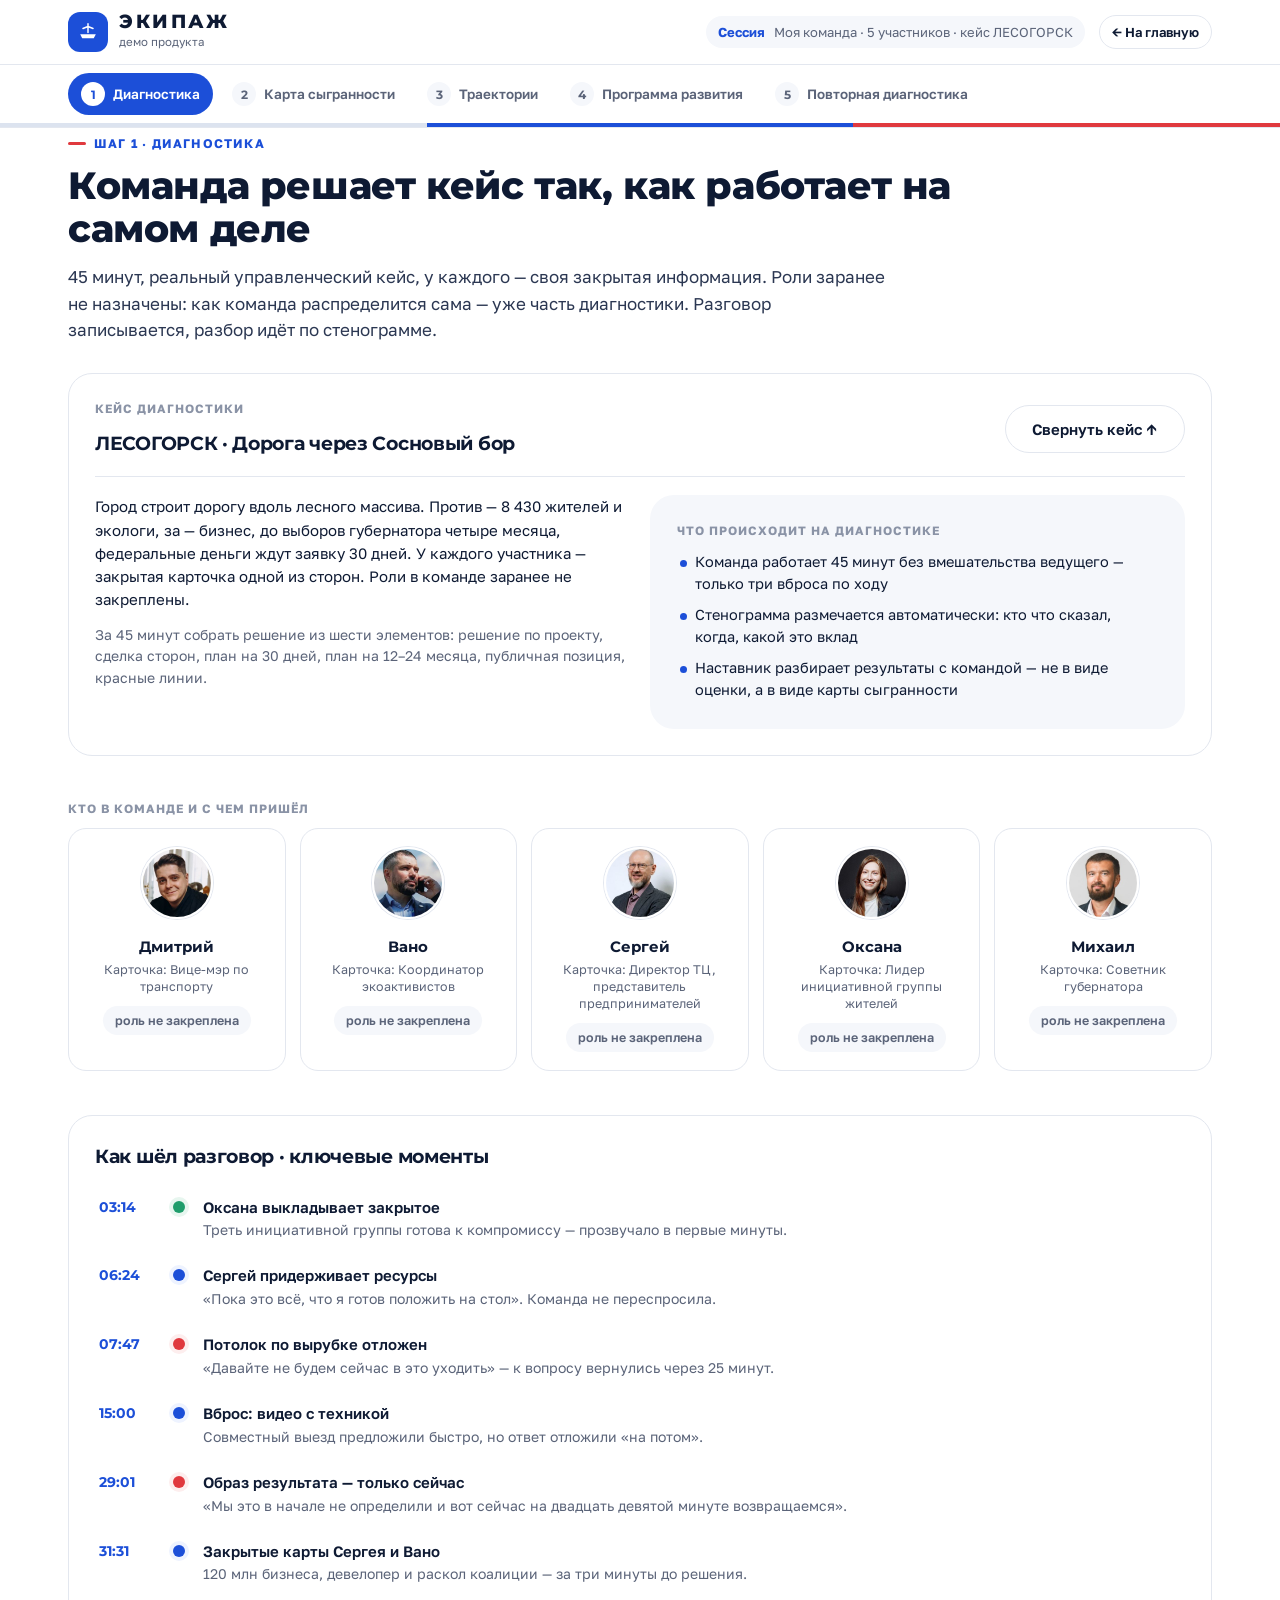
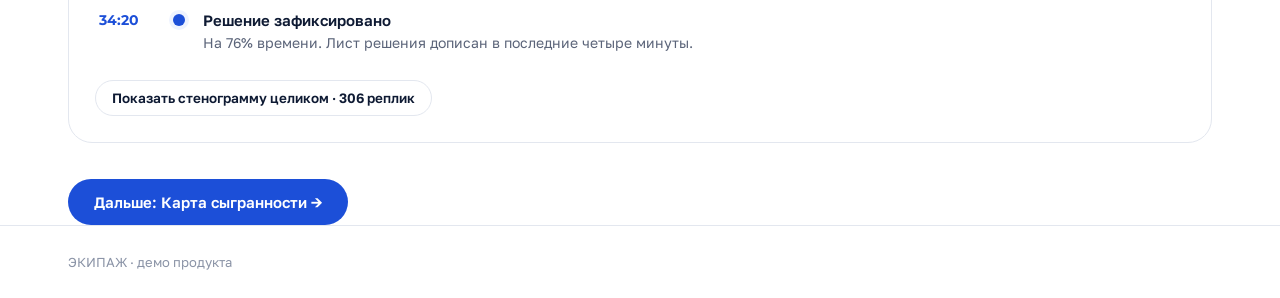
==== demo.html @ c214ab03 "Add files via upload" ====
<!DOCTYPE html>
<html lang="ru">
<head>
<meta charset="UTF-8">
<meta name="viewport" content="width=device-width, initial-scale=1">
<title>ЭКИПАЖ · демо продукта</title>
<meta name="robots" content="noindex, nofollow">
<link rel="icon" href="favicon.svg" type="image/svg+xml">
<meta name="theme-color" content="#1C4FD8">
<link rel="preconnect" href="https://fonts.googleapis.com">
<link rel="preconnect" href="https://fonts.gstatic.com" crossorigin>
<link href="https://fonts.googleapis.com/css2?family=Golos+Text:wght@400;500;600;700&family=Montserrat:wght@600;700;800&display=swap" rel="stylesheet">
<style>
:root{
  --blue:#1C4FD8; --blue-d:#1238A8; --blue-50:#EEF3FF; --blue-100:#DCE6FF;
  --red:#E0393E; --red-50:#FDEEEE;
  --ink:#0E1A33; --ink2:#2B3752; --muted:#5B6479; --faint:#8A93A6;
  --line:#E3E7EF; --soft:#F5F7FB; --bg:#FFFFFF;
  --good:#1F9D6B; --good-50:#E7F6EF; --warn:#C27A06; --warn-50:#FDF4E3;
  --r-lg:24px; --r:18px; --r-sm:12px;
  --h:'Montserrat','Golos Text',system-ui,sans-serif;
  --t:'Golos Text','Segoe UI',system-ui,-apple-system,Arial,sans-serif;
}
*{box-sizing:border-box;margin:0;padding:0}
html{scroll-behavior:smooth}
body{font-family:var(--t);background:var(--bg);color:var(--ink);line-height:1.55;-webkit-font-smoothing:antialiased;font-size:15px}
button{font-family:inherit;cursor:pointer;border:none;background:none;color:inherit}
.wrap{max-width:1200px;margin:0 auto;padding:0 28px}
@media(max-width:640px){.wrap{padding:0 16px}}
.hidden{display:none!important}
h1,h2,h3,.hf{font-family:var(--h);letter-spacing:-.4px}

/* ---------------- шапка ---------------- */
header.top{position:sticky;top:0;z-index:30;background:rgba(255,255,255,.96);backdrop-filter:blur(6px);border-bottom:1px solid var(--line)}
.top-in{display:flex;align-items:center;gap:22px;height:64px}
.steps-row{border-top:1px solid var(--line)}
.steps-row .wrap{padding-top:8px;padding-bottom:8px}
.brand{display:flex;align-items:center;gap:11px;flex-shrink:0;cursor:pointer}
.logo{width:40px;height:40px;border-radius:12px;background:var(--blue);display:flex;align-items:center;justify-content:center}
.logo svg{width:22px;height:22px}
.wm{font-family:var(--h);font-weight:800;font-size:19px;letter-spacing:2.5px;line-height:1}
.ws{font-size:11.5px;color:var(--muted);margin-top:3px}
.steps{display:flex;gap:6px;overflow-x:auto;scrollbar-width:none}
.steps::-webkit-scrollbar{display:none}
.steps button{display:flex;align-items:center;gap:8px;padding:9px 13px;border-radius:40px;font-size:13.5px;font-weight:600;color:var(--muted);white-space:nowrap;transition:.15s}
.steps button .n{width:24px;height:24px;border-radius:50%;background:var(--soft);display:flex;align-items:center;justify-content:center;font-size:12px;font-weight:700;color:var(--muted);font-family:var(--h)}
.steps button:hover:not(.on){background:var(--soft);color:var(--ink)}
.steps button.on{background:var(--blue);color:#fff}
.steps button.on .n{background:#fff;color:var(--blue)}
.steps button.done .n{background:var(--blue-100);color:var(--blue)}
.ribbon{height:4px;display:flex}
.ribbon i{flex:1}
.ribbon i:nth-child(1){background:#DCE3EF}.ribbon i:nth-child(2){background:var(--blue)}.ribbon i:nth-child(3){background:var(--red)}


main{padding-top:40px;padding-bottom:90px}
section.view{animation:fade .25s ease}
@keyframes fade{from{opacity:0;transform:translateY(6px)}to{opacity:1;transform:none}}

/* ---------------- общие элементы ---------------- */
.eyebrow{display:inline-flex;align-items:center;gap:8px;font-size:12.5px;font-weight:700;letter-spacing:1.2px;text-transform:uppercase;color:var(--blue);margin-bottom:12px}
.eyebrow:before{content:"";width:18px;height:3px;border-radius:2px;background:var(--red)}
h2.title{font-size:38px;line-height:1.12;font-weight:800;margin-bottom:14px;max-width:900px}
@media(max-width:640px){h2.title{font-size:28px}}
.lead{font-size:17px;color:var(--ink2);max-width:820px;margin-bottom:30px}
.card{background:#fff;border:1px solid var(--line);border-radius:var(--r-lg);padding:26px}
.card.soft{background:var(--soft);border-color:transparent}
.card.blue{background:var(--blue);border-color:var(--blue);color:#fff}
.h3{font-family:var(--h);font-size:19px;font-weight:700;margin-bottom:12px;letter-spacing:-.3px}
.lab{font-size:12px;font-weight:700;letter-spacing:1px;text-transform:uppercase;color:var(--faint);margin-bottom:10px}
.grid2{display:grid;grid-template-columns:1fr 1fr;gap:20px}
.grid3{display:grid;grid-template-columns:repeat(3,1fr);gap:20px}
@media(max-width:900px){.grid2,.grid3{grid-template-columns:1fr}}
.gap{margin-top:22px}.gap-l{margin-top:44px}
.btn{display:inline-flex;align-items:center;gap:9px;border-radius:40px;padding:14px 26px;font-size:15px;font-weight:600;transition:.15s}
.btn-primary{background:var(--blue);color:#fff}
.btn-primary:hover{background:var(--blue-d)}
.btn-ghost{background:#fff;border:1.5px solid var(--line);color:var(--ink)}
.btn-ghost:hover{border-color:var(--blue);color:var(--blue)}
.btn-sm{padding:9px 16px;font-size:13.5px}
.btn-lg{padding:15px 28px;font-size:16px}
.actions{display:flex;gap:12px;flex-wrap:wrap;align-items:center;margin-top:36px}
.chip{display:inline-flex;align-items:center;gap:6px;font-size:12.5px;font-weight:600;padding:5px 12px;border-radius:30px;background:var(--blue-50);color:var(--blue);white-space:nowrap}
.chip.red{background:var(--red-50);color:var(--red)}
.chip.grey{background:var(--soft);color:var(--muted)}
.ph{width:44px;height:44px;border-radius:50%;object-fit:cover;object-position:center 20%;flex-shrink:0;border:2px solid #fff;box-shadow:0 0 0 1px var(--line)}
.ph.lg{width:72px;height:72px}
.ph.sm{width:30px;height:30px}
.txt p{margin-bottom:10px}.txt p:last-child{margin-bottom:0}
ul.dl{list-style:none;display:flex;flex-direction:column;gap:8px}
ul.dl li{position:relative;padding-left:18px;font-size:14.5px}
ul.dl li:before{content:"";position:absolute;left:3px;top:9px;width:7px;height:7px;border-radius:50%;background:var(--blue)}
.quote{border-left:3px solid var(--blue-100);padding:4px 0 4px 14px;margin-top:10px;font-size:14px;color:var(--ink2)}
.quote .qwho{display:flex;align-items:center;gap:8px;font-size:12.5px;color:var(--muted);margin-bottom:3px;font-weight:600}
.quote .ts{font-family:var(--h);font-weight:700;color:var(--blue);font-size:12px}

/* ---------------- старт ---------------- */
.hero{display:grid;grid-template-columns:1.15fr .85fr;gap:36px;align-items:center}
@media(max-width:900px){.hero{grid-template-columns:1fr}}
.hero h1{font-size:50px;line-height:1.06;font-weight:800;margin-bottom:20px}
.hero h1 em{font-style:normal;color:var(--blue)}
@media(max-width:640px){.hero h1{font-size:34px}}
.hero .lead{margin-bottom:26px}
.hero-card{background:var(--blue);color:#fff;border-radius:var(--r-lg);padding:30px;position:relative;overflow:hidden}
.hero-card:after{content:"";position:absolute;right:-60px;bottom:-60px;width:220px;height:220px;border-radius:50%;background:rgba(255,255,255,.07)}
.hero-card .k{font-size:12.5px;letter-spacing:1.2px;text-transform:uppercase;font-weight:700;opacity:.8;margin-bottom:14px}
.hero-card .row{display:flex;gap:14px;align-items:flex-start;padding:12px 0;border-top:1px solid rgba(255,255,255,.18)}
.hero-card .row:first-of-type{border-top:none}
.hero-card .row b{font-family:var(--h);font-size:24px;line-height:1;min-width:54px}
.hero-card .row span{font-size:14px;opacity:.92}
.flow{display:grid;grid-template-columns:repeat(5,1fr);gap:14px;position:relative}
@media(max-width:900px){.flow{grid-template-columns:1fr}}
.fstep{background:#fff;border:1px solid var(--line);border-radius:var(--r);padding:20px 18px;cursor:pointer;transition:.15s;text-align:left;position:relative}
.fstep:hover{border-color:var(--blue);box-shadow:0 6px 24px rgba(28,79,216,.08);transform:translateY(-2px)}
.fstep .ic{width:44px;height:44px;border-radius:14px;background:var(--blue-50);display:flex;align-items:center;justify-content:center;margin-bottom:14px}
.fstep .ic svg{width:22px;height:22px;stroke:var(--blue);fill:none;stroke-width:1.8;stroke-linecap:round;stroke-linejoin:round}
.fstep .no{position:absolute;top:18px;right:18px;font-family:var(--h);font-weight:800;font-size:28px;color:var(--blue-50)}
.fstep .t{font-family:var(--h);font-weight:700;font-size:15.5px;line-height:1.25;margin-bottom:6px}
.fstep .d{font-size:13.3px;color:var(--muted);line-height:1.45}
.team-strip{display:flex;gap:18px;flex-wrap:wrap}
.tm{display:flex;align-items:center;gap:11px}
.tm .n{font-weight:600;font-size:14px}.tm .s{font-size:12.5px;color:var(--muted)}
.outcomes{display:grid;grid-template-columns:repeat(3,1fr);gap:16px}
@media(max-width:900px){.outcomes{grid-template-columns:1fr}}
.outcomes{align-content:start}
@media(max-width:700px){#tagline{display:none}}
.oc{background:var(--soft);border-radius:var(--r);padding:20px}
.oc .t{font-family:var(--h);font-weight:700;font-size:15.5px;margin-bottom:6px}
.oc .d{font-size:13.5px;color:var(--muted)}

/* ---------------- диагностика ---------------- */
.who-grid{display:grid;grid-template-columns:repeat(5,1fr);gap:14px}
@media(max-width:900px){.who-grid{grid-template-columns:1fr 1fr}}
.who{border:1px solid var(--line);border-radius:var(--r);padding:18px 14px;text-align:center}
.who img{margin:0 auto 10px}
.who .n{font-family:var(--h);font-weight:700;font-size:14.5px}
.who .c{font-size:12.5px;color:var(--muted);margin-top:4px;line-height:1.35;min-height:34px}
.who .r{margin-top:10px}
.moments{position:relative;padding-left:4px}
.mo{display:grid;grid-template-columns:62px 18px 1fr;gap:12px;padding:12px 0;align-items:start}
.mo .ts{font-family:var(--h);font-weight:700;color:var(--blue);font-size:14px;padding-top:1px}
.mo .dot{width:12px;height:12px;border-radius:50%;margin-top:5px;background:var(--blue);box-shadow:0 0 0 4px var(--blue-50)}
.mo.bad .dot{background:var(--red);box-shadow:0 0 0 4px var(--red-50)}
.mo.ok .dot{background:var(--good);box-shadow:0 0 0 4px var(--good-50)}
.mo .t{font-weight:600;font-size:15px}
.mo .d{font-size:14px;color:var(--muted)}
.trbox{max-height:520px;overflow-y:auto;border:1px solid var(--line);border-radius:var(--r);margin-top:14px}
.trr{display:grid;grid-template-columns:54px 110px 1fr;gap:10px;padding:9px 16px;border-bottom:1px solid var(--line);font-size:13.5px}
.trr:last-child{border-bottom:none}
.trr .ts{color:var(--faint);font-size:12.5px;font-variant-numeric:tabular-nums}
.trr .sp{font-weight:600;display:flex;gap:7px;align-items:center}
.trr .sp i{width:8px;height:8px;border-radius:50%;flex-shrink:0}
.trr.host{background:var(--soft);color:var(--muted)}

/* ---------------- карта сыгранности ---------------- */
.weak{display:grid;grid-template-columns:64px 1fr;gap:20px;padding:26px 0;border-top:1px solid var(--line)}
.weak:first-child{border-top:none;padding-top:4px}
@media(max-width:640px){.weak{grid-template-columns:1fr}}
.weak .num{width:54px;height:54px;border-radius:18px;background:var(--red-50);color:var(--red);font-family:var(--h);font-weight:800;font-size:22px;display:flex;align-items:center;justify-content:center}
.weak .t{font-family:var(--h);font-weight:700;font-size:19px;line-height:1.3;margin-bottom:8px}
.weak .x{font-size:15px;color:var(--ink2);max-width:820px}
.weak .qs{display:grid;grid-template-columns:1fr 1fr;gap:16px;margin-top:6px}
@media(max-width:760px){.weak .qs{grid-template-columns:1fr}}
.weak .bridge{display:flex;flex-wrap:wrap;gap:10px;align-items:center;margin-top:16px;background:var(--blue-50);border-radius:var(--r-sm);padding:11px 14px;font-size:14px}
.weak .bridge b{color:var(--blue);font-weight:700}
.weak .rulel{font-size:14px;margin-top:10px;color:var(--ink2)}.weak .rulel b{color:var(--ink)}
.strong{display:grid;grid-template-columns:repeat(4,1fr);gap:14px}
@media(max-width:900px){.strong{grid-template-columns:1fr 1fr}}
.st{background:var(--good-50);border-radius:var(--r);padding:18px}
.st .ts{font-family:var(--h);font-weight:700;color:var(--good);font-size:13px}
.st .t{font-weight:700;font-size:14.5px;margin:4px 0}
.st .d{font-size:13.3px;color:var(--ink2)}
details.metrics{border:1px solid var(--line);border-radius:var(--r);padding:0 22px}
details.metrics summary{cursor:pointer;list-style:none;padding:18px 0;font-weight:600;display:flex;justify-content:space-between;align-items:center}
details.metrics summary::-webkit-details-marker{display:none}
details.metrics summary:after{content:"＋";color:var(--blue);font-size:18px}
details.metrics[open] summary:after{content:"－"}
table.mt{width:100%;border-collapse:collapse;margin-bottom:18px;font-size:14px}
table.mt td{padding:11px 8px;border-top:1px solid var(--line);vertical-align:top}
table.mt td.v{font-family:var(--h);font-weight:700;font-size:17px;white-space:nowrap;width:120px}
table.mt td.v span{font-size:12.5px;color:var(--faint);font-weight:600;font-family:var(--t)}
table.mt td.h{color:var(--muted);font-size:13.3px}

/* ---------------- траектории ---------------- */
.tj{display:grid;grid-template-columns:230px 1fr;gap:28px;padding:30px 0;border-top:1px solid var(--line)}
.tj:first-child{border-top:none;padding-top:6px}
@media(max-width:860px){.tj{grid-template-columns:1fr}}
.tj .pers{text-align:left}
.tj .pers .n{font-family:var(--h);font-weight:800;font-size:19px;margin-top:12px}
.tj .pers .w{font-size:13.5px;color:var(--muted);margin-top:4px}
.tj .cols{display:grid;grid-template-columns:1fr 1fr;gap:16px}
@media(max-width:760px){.tj .cols{grid-template-columns:1fr}}
.box{border-radius:var(--r);padding:18px}
.box.g{background:var(--good-50)}.box.r{background:var(--soft)}
.box .k{font-size:12px;font-weight:700;letter-spacing:.9px;text-transform:uppercase;margin-bottom:7px}
.box.g .k{color:var(--good)}.box.r .k{color:var(--red)}
.box .x{font-size:14.2px}
.act{margin-top:16px;border:1.5px solid var(--blue);border-radius:var(--r);padding:16px 18px}
.act .k{font-size:12px;font-weight:700;letter-spacing:.9px;text-transform:uppercase;color:var(--blue);margin-bottom:6px}
.tasks{display:grid;grid-template-columns:repeat(3,1fr);gap:8px;margin-top:14px}
@media(max-width:760px){.tasks{grid-template-columns:1fr}}
.task{display:grid;grid-template-columns:26px 1fr;gap:8px;font-size:13px;background:var(--soft);border-radius:var(--r-sm);padding:9px 10px;line-height:1.4}
.task b{width:22px;height:22px;border-radius:50%;background:#fff;color:var(--blue);font-family:var(--h);font-size:11.5px;display:flex;align-items:center;justify-content:center}
.task.pri{background:var(--blue-50)}

/* ---------------- трек ---------------- */
.plan{display:flex;flex-direction:column;gap:10px}
.pl{display:grid;grid-template-columns:1.1fr 140px 1.3fr;gap:18px;align-items:center;padding:14px 18px;border:1px solid var(--line);border-radius:var(--r)}
@media(max-width:860px){.pl{grid-template-columns:1fr}}
.pl .w{font-weight:600;font-size:14.5px;display:flex;gap:10px;align-items:flex-start}
.pl .w i{flex-shrink:0;width:26px;height:26px;border-radius:9px;background:var(--red-50);color:var(--red);font-style:normal;font-family:var(--h);font-weight:800;font-size:13px;display:flex;align-items:center;justify-content:center}
.pl .c{display:flex;gap:6px;flex-wrap:wrap}
.pl .r{font-size:14px;color:var(--ink2)}
.pl .r:before{content:"Правило: ";color:var(--blue);font-weight:700}
.prio{display:flex;align-items:center;gap:12px;flex-wrap:wrap;margin-top:16px;font-size:15px}
.prio .arrow{color:var(--faint)}
.track{display:grid;grid-template-columns:repeat(3,1fr);gap:18px}
@media(max-width:900px){.track{grid-template-columns:1fr 1fr}}
@media(max-width:600px){.track{grid-template-columns:1fr}}
.tc{background:#fff;border:1px solid var(--line);border-radius:var(--r-lg);padding:22px;text-align:left;display:flex;flex-direction:column;cursor:pointer;transition:.15s;position:relative}
.tc:hover{border-color:var(--blue);box-shadow:0 8px 28px rgba(28,79,216,.08);transform:translateY(-2px)}
.tc.pri{border-color:var(--blue);border-width:1.5px}
.tc .top{display:flex;justify-content:space-between;align-items:center}
.tc .no{font-family:var(--h);font-weight:800;font-size:34px;color:var(--blue-100);line-height:1}
.tc .t{font-family:var(--h);font-weight:700;font-size:16.5px;line-height:1.3;margin:12px 0 4px}
.tc .nm{color:var(--blue);font-weight:600;font-size:14px}
.tc .rule{margin-top:14px;padding-top:14px;border-top:1px solid var(--line);font-size:13.5px;color:var(--ink2);flex:1}
.tc .rule b{display:block;font-size:11.5px;letter-spacing:.9px;text-transform:uppercase;color:var(--faint);margin-bottom:4px}
.codex{background:var(--blue);color:#fff;border-radius:var(--r-lg);padding:34px;position:relative;overflow:hidden}
.codex:after{content:"";position:absolute;left:0;right:0;bottom:0;height:5px;background:linear-gradient(90deg,#fff 0 33.3%,#8FB0FF 33.3% 66.6%,var(--red) 66.6%)}
.codex h3{font-family:var(--h);font-size:28px;font-weight:800;margin-bottom:6px}
.codex .s{opacity:.85;margin-bottom:22px;max-width:720px}
.codex ol{list-style:none;counter-reset:c;display:grid;grid-template-columns:1fr 1fr;gap:12px 28px}
@media(max-width:760px){.codex ol{grid-template-columns:1fr}}
.codex li{counter-increment:c;display:grid;grid-template-columns:40px 1fr;gap:12px;font-size:15.5px;align-items:start;padding:10px 0;border-top:1px solid rgba(255,255,255,.2)}
.codex li:before{content:counter(c);font-family:var(--h);font-weight:800;font-size:22px;line-height:1.1;color:#BFD0FF}

/* кейс */
.back{display:inline-flex;align-items:center;gap:6px;font-size:14px;font-weight:600;color:var(--blue);margin-bottom:18px}
.case-h{display:flex;gap:14px;align-items:center;flex-wrap:wrap;margin-bottom:8px}
.skill{background:var(--soft);border-radius:var(--r);padding:18px 20px;font-size:15px;max-width:920px;margin-bottom:26px}
.skill b{display:block;font-size:12px;letter-spacing:1px;text-transform:uppercase;color:var(--blue);margin-bottom:6px}
.tabs{display:flex;gap:6px;margin-bottom:24px;flex-wrap:wrap;background:var(--soft);padding:6px;border-radius:40px;width:fit-content;max-width:100%}
.tabs button{padding:10px 18px;border-radius:40px;font-weight:600;font-size:14px;color:var(--muted)}
.tabs button.on{background:#fff;color:var(--ink);box-shadow:0 1px 4px rgba(14,26,51,.08)}
.rulebox{background:var(--blue);color:#fff;border-radius:var(--r);padding:20px 22px;margin-bottom:20px;display:flex;gap:16px;align-items:center}
.rulebox .k{font-size:12px;letter-spacing:1px;text-transform:uppercase;font-weight:700;opacity:.8}
.rulebox .v{font-family:var(--h);font-weight:700;font-size:18px;line-height:1.35}
.rulebox svg{width:34px;height:34px;flex-shrink:0;stroke:#fff;fill:none;stroke-width:1.8}
.pt{display:grid;grid-template-columns:30px 1fr;gap:10px;align-items:center;padding:9px 0;border-top:1px solid var(--line);font-size:14px}
.pt:first-child{border-top:none}
.cons{display:grid;grid-template-columns:1fr 1fr;gap:10px}
.con{background:var(--soft);border-radius:var(--r-sm);padding:12px 14px}
.con .v{font-family:var(--h);font-weight:700;font-size:16px}
.con .l{font-size:12.5px;color:var(--muted)}
.inj{background:var(--warn-50);border-radius:var(--r-sm);padding:12px 14px;font-size:14px;margin-top:8px}
.inj b{color:var(--warn);font-family:var(--h);margin-right:6px}
.pcards{display:grid;grid-template-columns:repeat(auto-fit,minmax(300px,1fr));gap:16px}
.pc{border:1px solid var(--line);border-radius:var(--r);overflow:hidden}
.pc .hd{display:flex;gap:12px;align-items:center;padding:16px 18px;background:var(--soft)}
.pc .hd .n{font-weight:700}.pc .hd .f{font-size:13px;color:var(--muted)}
.pc .bd{padding:16px 18px}
.pc .conf{font-size:11.5px;font-weight:700;letter-spacing:1px;text-transform:uppercase;color:var(--red);margin-bottom:8px}
.refl{counter-reset:q;list-style:none}
.refl li{counter-increment:q;display:grid;grid-template-columns:44px 1fr;gap:14px;align-items:start;padding:16px 0;border-top:1px solid var(--line);font-size:16px;font-weight:500}
.refl li:first-child{border-top:none}
.refl li:before{content:counter(q);width:36px;height:36px;border-radius:12px;background:var(--blue-50);color:var(--blue);font-family:var(--h);font-weight:800;display:flex;align-items:center;justify-content:center}
details.mentor{border:1px dashed var(--line);border-radius:var(--r);padding:0 20px;margin-top:20px}
details.mentor summary{cursor:pointer;padding:16px 0;font-weight:600;color:var(--muted)}
ol.ck{padding-left:20px;font-size:14px;display:flex;flex-direction:column;gap:6px;margin-bottom:16px}

/* лист задания */
.sheet{border:1px solid var(--line);border-radius:var(--r-lg);padding:28px}
.sheet-h{display:flex;justify-content:space-between;gap:14px;flex-wrap:wrap;border-bottom:2px solid var(--ink);padding-bottom:14px;margin-bottom:20px}
.sheet-h .t{font-family:var(--h);font-weight:800;font-size:19px}
.sheet-h .s{font-size:13.5px;color:var(--muted);margin-top:3px;max-width:680px}
.sheet-h .w{font-size:12.5px;color:var(--muted);text-align:right;line-height:1.7}
.blk{margin-bottom:22px}.blk:last-child{margin-bottom:0}
.blk-t{font-size:12px;letter-spacing:1px;text-transform:uppercase;font-weight:700;color:var(--blue);margin-bottom:8px}
.tscroll{overflow-x:auto}
table.sh{width:100%;border-collapse:collapse;font-size:13.5px}
table.sh th{background:var(--soft);text-align:left;font-size:11.5px;letter-spacing:.5px;text-transform:uppercase;font-weight:700;padding:8px 10px;border:1px solid var(--line);color:var(--ink2)}
table.sh td{border:1px solid var(--line);height:36px;vertical-align:top}
table.sh td.pre{padding:8px 10px;font-weight:600;background:#FCFDFE}
table.sh td.num{text-align:center;color:var(--faint);width:40px}
table.sh td[contenteditable]{padding:8px 10px;outline:none;min-width:70px}
table.sh td[contenteditable]:focus{background:var(--blue-50);box-shadow:inset 0 0 0 2px var(--blue)}
.raci td.c{width:84px;text-align:center;cursor:pointer;font-weight:700;vertical-align:middle;user-select:none}
.raci td.c:hover{background:var(--blue-50)}
.raci td.c.R{background:var(--blue-50);color:var(--blue)}.raci td.c.A{background:var(--blue);color:#fff}
.raci td.c.C{background:var(--warn-50);color:var(--warn)}.raci td.c.I{background:var(--soft);color:var(--muted)}
.raci tr.bad td.pre{color:var(--red)}
.raci tr.bad td.pre:after{content:" · нужен ровно один A";font-size:12px}
.raci th.m{text-align:center}
.raci-leg{display:flex;gap:16px;flex-wrap:wrap;font-size:12.5px;color:var(--muted);margin-top:10px}
.raci-leg b{display:inline-block;width:22px;text-align:center;border-radius:5px;margin-right:5px}
.fld{display:grid;grid-template-columns:220px 1fr;gap:14px;align-items:start;margin-bottom:10px}
@media(max-width:700px){.fld{grid-template-columns:1fr}}
.fld .lb{font-weight:600;font-size:14px;padding-top:7px}
.fld .lb small{display:block;font-weight:400;font-size:12.3px;color:var(--muted);margin-top:2px;line-height:1.35}
.fld .in{border-bottom:1.5px dashed #C7CEDB;min-height:36px;padding:7px 4px;outline:none;line-height:1.6;
  background:repeating-linear-gradient(transparent,transparent 34px,#EDF0F5 34px,#EDF0F5 35px)}
.fld .in:focus{border-bottom-color:var(--blue);background-color:#FAFCFF}

/* ---------------- повторная диагностика ---------------- */
.cmp{display:grid;grid-template-columns:200px 1fr 60px 1fr;gap:18px;align-items:center;padding:22px 0;border-top:1px solid var(--line)}
.cmp:first-child{border-top:none}
@media(max-width:860px){.cmp{grid-template-columns:1fr}}
.cmp .t{font-family:var(--h);font-weight:700;font-size:16.5px}
.cmp .side{border-radius:var(--r);padding:16px 18px}
.cmp .b{background:var(--soft)}
.cmp .a{background:var(--blue-50)}
.cmp .side .v{font-family:var(--h);font-weight:800;font-size:26px;line-height:1.1}
.cmp .b .v{color:var(--muted)}.cmp .a .v{color:var(--blue)}
.cmp .side .l{font-size:13.5px;color:var(--ink2);margin-top:3px}
.cmp .side .k{font-size:11.5px;letter-spacing:.9px;text-transform:uppercase;font-weight:700;color:var(--faint);margin-bottom:4px}
.cmp .arr{text-align:center;font-size:26px;color:var(--blue)}
.cmp .note{grid-column:2/-1;font-size:13.5px;color:var(--muted);margin-top:-6px}
.cmp .quote{grid-column:2/-1;margin-top:-6px}
@media(max-width:860px){.cmp .note,.cmp .quote{grid-column:auto}.cmp .arr{transform:rotate(90deg)}}
.vd{font-size:12.5px;font-weight:700;margin-top:8px;display:inline-block;padding:3px 10px;border-radius:20px}
.vd.up{background:var(--good-50);color:var(--good)}.vd.flat{background:var(--warn-50);color:var(--warn)}
footer{border-top:1px solid var(--line);padding:26px 0;color:var(--faint);font-size:13px}
@media print{header.top,.actions,.tabs,.back{display:none!important}}

/* принцип наблюдения */
.principle{margin:4px 0 26px;padding:28px;border-radius:var(--r-lg);background:var(--blue-50);border:1px solid var(--blue-100)}
.principle .stmt{font-family:var(--h);font-weight:700;font-size:21px;line-height:1.3;letter-spacing:-.4px;color:var(--ink);margin-bottom:20px}
.principle .stmt span{display:block;color:var(--blue)}
.pflow{display:grid;grid-template-columns:1fr 28px 1fr 28px 1fr;align-items:stretch}
.pflow .ps{background:#fff;border:1px solid var(--line);border-radius:var(--r);padding:20px 18px}
.pflow .ps .no{font-family:var(--h);font-weight:800;font-size:28px;line-height:1;color:var(--blue);margin-bottom:12px}
.pflow .ps .t{font-family:var(--h);font-weight:700;font-size:15.5px;line-height:1.3;color:var(--ink)}
.pflow .ar{display:flex;align-items:center;justify-content:center;color:var(--blue)}
.pflow .ar svg{width:22px;height:22px;stroke:currentColor;fill:none;stroke-width:2.2;stroke-linecap:round;stroke-linejoin:round}
@media(max-width:640px){.principle{padding:22px 18px}.principle .stmt{font-size:18px}.pflow{grid-template-columns:1fr}.pflow .ar{height:28px}.pflow .ar svg{transform:rotate(90deg)}}

/* кейс под кнопкой + практика + MVP */
.case-row{display:flex;align-items:center;gap:18px;flex-wrap:wrap}
.case-row .ct{flex:1;min-width:240px}
.case-row .ct .h3{margin:2px 0 0}
.case-open{margin-top:18px;padding-top:18px;border-top:1px solid var(--line)}
.case-open .grid2{margin-top:0}
.mvp-link{display:inline-flex;align-items:center;gap:8px;font-weight:600;color:var(--blue);font-size:14.5px;cursor:pointer;margin-top:14px}
.mvp-link:hover{text-decoration:underline}
.practice{margin:26px 0;border-radius:var(--r-lg);background:var(--blue);color:#fff;padding:34px 32px;position:relative;overflow:hidden}
.practice:after{content:"";position:absolute;right:-90px;bottom:-110px;width:300px;height:300px;border-radius:50%;background:rgba(255,255,255,.07)}
.practice .eyebrow{color:#fff}
.practice h2{font-family:var(--h);font-weight:800;font-size:30px;letter-spacing:-.6px;line-height:1.15;margin-bottom:10px}
.practice .sub{color:#DCE6FF;font-size:16px;max-width:760px;margin-bottom:24px}
.story{display:grid;grid-template-columns:repeat(4,1fr);gap:12px;position:relative;z-index:1}
.story .st{background:#fff;color:var(--ink);border-radius:var(--r);padding:20px 18px}
.story .st .no{font-family:var(--h);font-weight:800;font-size:28px;line-height:1;color:var(--blue);margin-bottom:12px}
.story .st .t{font-family:var(--h);font-weight:700;font-size:15.5px;line-height:1.25;margin-bottom:8px}
.story .st .d{font-size:13.6px;color:var(--ink2);line-height:1.45}
.story .st.last .no{color:var(--red)}
.practice .go{display:flex;align-items:center;gap:14px 22px;flex-wrap:wrap;margin-top:24px;position:relative;z-index:1}
.btn-white{background:#fff;color:var(--blue)}
.btn-white:hover{background:var(--blue-50)}
.practice .cap{font-size:13.5px;color:#DCE6FF;max-width:560px;line-height:1.45}
.practice .cap b{color:#fff;font-weight:600}
@media(max-width:1000px){.story{grid-template-columns:1fr 1fr}}
@media(max-width:640px){.practice{padding:26px 18px}.practice h2{font-size:24px}.story{grid-template-columns:1fr}}

/* карта сыгранности: наблюдение → доказательство → влияние → что тренируем */
.wk{border:1px solid var(--line);border-radius:var(--r-lg);padding:26px 26px 22px;margin-bottom:18px;background:#fff}
.wk-h{display:flex;align-items:baseline;gap:14px;margin-bottom:18px}
.wk-h .n{font-family:var(--h);font-weight:800;font-size:28px;line-height:1;color:var(--blue);flex-shrink:0}
.wk-h .t{font-family:var(--h);font-weight:700;font-size:21px;line-height:1.25;letter-spacing:-.3px}
.chain{display:grid;grid-template-columns:1fr 1.45fr 1fr 1fr;gap:12px}
.lnk{border-radius:var(--r);padding:16px 16px 18px;background:var(--soft);position:relative}
.lnk .k{display:flex;align-items:center;gap:8px;font-size:11.5px;font-weight:700;letter-spacing:1.1px;text-transform:uppercase;color:var(--muted);margin-bottom:10px}
.lnk .k i{font-style:normal;width:20px;height:20px;border-radius:50%;background:#fff;color:var(--blue);display:inline-flex;align-items:center;justify-content:center;font-family:var(--h);font-size:11px;letter-spacing:0}
.lnk .x{font-size:14.5px;line-height:1.5;color:var(--ink)}
.lnk:not(:last-child):after{content:"";position:absolute;right:-12px;top:22px;width:12px;height:2px;background:var(--blue-100)}
.lnk.ev{background:#fff;border:1px solid var(--line)}
.lnk.ev .k{color:var(--blue)}
.ev-l{list-style:none;position:relative}
.ev-l li{display:grid;grid-template-columns:44px 30px 1fr;gap:10px;align-items:start;padding:5px 0;position:relative;font-size:13.8px;line-height:1.45;color:var(--ink2)}
.ev-l li .ts{font-family:var(--h);font-weight:700;color:var(--blue);font-size:12.5px;padding-top:6px}
.ev-l li .ph{margin-top:1px}
.ev-l li .tx{padding-top:3px}
.ev-l li b{color:var(--ink);font-weight:600}
.lnk.im{background:var(--red-50)}.lnk.im .k{color:var(--red)}.lnk.im .k i{color:var(--red)}
.lnk.tr{background:var(--blue)}.lnk.tr .k{color:#DCE6FF}.lnk.tr .x{color:#fff;font-weight:500;font-size:15px}
.wk-f{display:flex;flex-wrap:wrap;gap:8px 18px;align-items:center;margin-top:14px;font-size:13.5px;color:var(--muted)}
.wk-f b{color:var(--ink2);font-weight:600}
@media(max-width:1060px){.chain{grid-template-columns:1fr 1fr}.lnk:after{display:none}}
@media(max-width:640px){.wk{padding:20px 16px}.chain{grid-template-columns:1fr}.wk-h .t{font-size:18px}}

/* программа развития: форматы и пример */
.fmt-len{display:flex;flex-wrap:wrap;align-items:stretch;gap:10px;margin-bottom:12px}
.fmt-len .k{display:flex;align-items:center;font-size:12px;font-weight:700;letter-spacing:1.1px;text-transform:uppercase;color:var(--muted);margin-right:4px}
.fl-c{display:flex;flex-direction:column;gap:2px;padding:12px 16px;border:1px solid var(--line);border-radius:var(--r-sm);font-size:13px;color:var(--muted);background:#fff}
.fl-c b{font-family:var(--h);font-weight:800;font-size:17px;color:var(--ink)}
.fl-c.on{border-color:var(--blue);background:var(--blue-50)}.fl-c.on b{color:var(--blue)}
.fmts{display:grid;grid-template-columns:repeat(4,1fr);gap:12px}
.fm{border:1px solid var(--line);border-radius:var(--r);padding:18px;background:#fff;position:relative}
.fm .t{font-family:var(--h);font-weight:700;font-size:15.5px;line-height:1.25;margin-bottom:6px}
.fm .d{font-size:13.5px;color:var(--muted);line-height:1.45}
.fm.on{border-color:var(--blue);background:var(--blue-50)}
.fm .chip{margin-bottom:10px}
@media(max-width:1000px){.fmts{grid-template-columns:1fr 1fr}}
@media(max-width:560px){.fmts{grid-template-columns:1fr}}
.example{border:1.5px dashed var(--blue-100);border-radius:var(--r-lg);padding:28px 26px;background:linear-gradient(180deg,var(--soft),#fff 220px)}
.example .ex-t{font-family:var(--h);font-weight:800;font-size:24px;letter-spacing:-.4px;line-height:1.2;margin-bottom:8px}
.example .ex-s{color:var(--ink2);max-width:860px;margin-bottom:20px}
@media(max-width:640px){.example{padding:22px 16px}.example .ex-t{font-size:20px}}

.codex .ck{display:inline-flex;align-items:center;gap:8px;font-size:12.5px;font-weight:700;letter-spacing:1.2px;text-transform:uppercase;color:#DCE6FF;margin-bottom:10px}
.codex .ck:before{content:"";width:18px;height:3px;border-radius:2px;background:var(--red)}
.cx-test{display:flex;gap:14px;align-items:flex-start;margin-top:22px;padding:16px 18px;border-radius:var(--r);background:rgba(255,255,255,.12);font-size:15px;line-height:1.5;color:#EEF3FF}
.cx-test b{color:#fff;font-weight:700}
.cx-test .ic{width:30px;height:30px;border-radius:50%;background:#fff;display:flex;align-items:center;justify-content:center;flex-shrink:0}
.cx-test .ic svg{width:18px;height:18px;stroke:var(--blue);fill:none;stroke-width:2.4;stroke-linecap:round;stroke-linejoin:round}

/* главное — изменение */
.change{background:var(--ink);color:#fff;border-radius:var(--r-lg);padding:34px 32px 30px;position:relative;overflow:hidden}
.change:before{content:"";position:absolute;right:-120px;top:-120px;width:340px;height:340px;border-radius:50%;background:rgba(28,79,216,.35)}
.change .eyebrow{color:#fff;position:relative}
.change h2{font-family:var(--h);font-weight:800;font-size:32px;letter-spacing:-.6px;line-height:1.15;margin-bottom:22px;position:relative}
.change h2 span{color:#8FB0FF}
.cflow{display:grid;grid-template-columns:1fr 26px 1fr 26px 1fr 26px 1.15fr;align-items:stretch;position:relative}
.cs{background:rgba(255,255,255,.08);border:1px solid rgba(255,255,255,.14);border-radius:var(--r);padding:18px}
.cs .no{font-family:var(--h);font-weight:800;font-size:28px;line-height:1;color:#8FB0FF;margin-bottom:10px}
.cs .t{font-family:var(--h);font-weight:700;font-size:15.5px;line-height:1.25;margin-bottom:6px}
.cs .d{font-size:13.6px;line-height:1.45;color:#C9D3E6}
.cs.fin{background:#fff;border-color:#fff;color:var(--ink)}
.cs.fin .no{color:var(--red)}.cs.fin .d{color:var(--ink2)}
.cflow .ar{display:flex;align-items:center;justify-content:center;color:#8FB0FF}
.cflow .ar svg{width:20px;height:20px;stroke:currentColor;fill:none;stroke-width:2.2;stroke-linecap:round;stroke-linejoin:round}
.cnote{display:grid;grid-template-columns:auto 1fr auto;gap:18px;align-items:center;margin-top:20px;padding:16px 18px;border-radius:var(--r);background:rgba(255,255,255,.06);border-left:3px solid var(--red);position:relative}
.cnote .q{font-size:15.5px;line-height:1.45}
.cnote .q b{font-weight:700}
.cnote .lbl{font-size:11.5px;font-weight:700;letter-spacing:1.1px;text-transform:uppercase;color:#FF9A9D;white-space:nowrap}
.cex{display:flex;flex-wrap:wrap;gap:10px;margin-top:16px;align-items:center;position:relative}
.cex .k{font-size:12.5px;color:#C9D3E6}
.cex .pill{display:inline-flex;gap:8px;align-items:center;background:rgba(255,255,255,.1);border-radius:30px;padding:7px 14px;font-size:13.5px}
.cex .pill b{font-family:var(--h);font-weight:800}.cex .pill .to{color:#8FB0FF}
.change .go{margin-top:20px;position:relative}
@media(max-width:1000px){.cflow{grid-template-columns:1fr 1fr;gap:12px}.cflow .ar{display:none}.cnote{grid-template-columns:1fr}}
@media(max-width:560px){.change{padding:26px 18px}.change h2{font-size:25px}.cflow{grid-template-columns:1fr}}

/* что получает организация */
.org-h{font-family:var(--h);font-weight:800;font-size:26px;letter-spacing:-.4px;margin-bottom:16px}
.org-g{display:grid;grid-template-columns:repeat(5,1fr);gap:12px}
.og{background:#fff;border:1px solid var(--line);border-radius:var(--r);padding:20px 18px}
.og .no{font-family:var(--h);font-weight:800;font-size:28px;line-height:1;color:var(--blue);margin-bottom:12px}
.og .t{font-family:var(--h);font-weight:700;font-size:15.5px;line-height:1.25;margin-bottom:8px}
.og .d{font-size:13.6px;line-height:1.45;color:var(--ink2)}
@media(max-width:1100px){.org-g{grid-template-columns:repeat(3,1fr)}}
@media(max-width:700px){.org-g{grid-template-columns:1fr}}

/* роль ИИ */
.ai-g{display:grid;grid-template-columns:1fr 1fr;gap:14px}
.ai-c{border-radius:var(--r);padding:22px 22px 18px}
.ai-c.ai{background:var(--blue-50)}
.ai-c.hu{background:#fff;border:1.5px solid var(--blue)}
.ai-c .hd{display:flex;align-items:center;gap:10px;font-family:var(--h);font-weight:700;font-size:16.5px;margin-bottom:12px}
.ai-c .ic{width:34px;height:34px;border-radius:10px;background:#fff;display:flex;align-items:center;justify-content:center;flex-shrink:0}
.ai-c.hu .ic{background:var(--blue)}
.ai-c .ic svg{width:19px;height:19px;stroke:var(--blue);fill:none;stroke-width:1.8;stroke-linecap:round;stroke-linejoin:round}
.ai-c.hu .ic svg{stroke:#fff}
.ai-c ul{list-style:none}
.ai-c li{position:relative;padding:6px 0 6px 20px;font-size:14.5px;line-height:1.45;color:var(--ink2);border-top:1px solid rgba(28,79,216,.1)}
.ai-c li:first-child{border-top:none}
.ai-c li:before{content:"";position:absolute;left:3px;top:13px;width:7px;height:7px;border-radius:50%;background:var(--blue)}
@media(max-width:760px){.ai-g{grid-template-columns:1fr}}
.demo-meta{margin-left:auto;display:flex;align-items:center;gap:14px;font-size:13px;color:var(--muted)}.demo-meta .sess{background:var(--soft);border-radius:30px;padding:6px 12px;white-space:nowrap}.demo-meta .sess b{color:var(--blue);font-weight:700;margin-right:6px}.demo-meta .home{color:var(--ink);font-weight:600;text-decoration:none;white-space:nowrap;padding:6px 12px;border:1.5px solid var(--line);border-radius:30px}.demo-meta .home:hover{border-color:var(--blue);color:var(--blue)}@media(max-width:860px){.demo-meta .sess{display:none}}
</style>
</head>
<body>

<header class="top">
  <div class="wrap top-in">
    <div class="brand" data-go="0">
      <div class="logo"><svg viewBox="0 0 24 24" fill="none"><path d="M3.5 14.5h17l-2.2 4.2H5.7L3.5 14.5Z" fill="#fff"/><path d="M12 3v9.5M6.5 8.2 12 6l5.5 2.2" stroke="#fff" stroke-width="1.6" stroke-linecap="round" stroke-linejoin="round"/></svg></div>
      <div><div class="wm">ЭКИПАЖ</div><div class="ws">демо продукта</div></div>
    </div>
    <div class="demo-meta"><span class="sess"><b>Сессия</b> Моя команда · 5 участников · кейс ЛЕСОГОРСК</span><a class="home" href="index.html">← На главную</a></div>
  </div>
  <div class="steps-row"><div class="wrap"><nav class="steps" id="steps"></nav></div></div>
  <div class="ribbon"><i></i><i></i><i></i></div>
</header>

<main class="wrap" id="app"></main>

<footer><div class="wrap">ЭКИПАЖ · демо продукта</div></footer>

<script>
const D = {"team":[{"name":"Дмитрий","short":"Дмитрий","photo":"[data-uri]","color":"#2A78D6"},{"name":"Вано","short":"Вано","photo":"[data-uri]","color":"#EB6834"},{"name":"Сергей","short":"Сергей","photo":"[data-uri]","color":"#1BAF7A"},{"name":"Оксана","short":"Оксана","photo":"[data-uri]","color":"#EDA100"},{"name":"Михаил","short":"Михаил","photo":"[data-uri]","color":"#4A3AA7"}],"stakeholder":{"Дмитрий":"Вице-мэр по транспорту","Михаил":"Советник губернатора","Оксана":"Лидер инициативной группы жителей","Вано":"Координатор экоактивистов","Сергей":"Директор ТЦ, представитель предпринимателей"},"how":{"Дмитрий":"В этой сессии взял на себя цель и часть организации","Михаил":"В этой сессии собирал решение и удерживал команду от споров","Оксана":"В этой сессии вела коммуникацию, критику и риски","Вано":"В этой сессии вёл часть коммуникации и организации","Сергей":"В этой сессии работал как эксперт, функцию в команде не взял"},"diag":{"title":"ЛЕСОГОРСК · Дорога через Сосновый бор","summary":"Город строит дорогу вдоль лесного массива. Против — 8 430 жителей и экологи, за — бизнес, до выборов губернатора четыре месяца, федеральные деньги ждут заявку 30 дней. У каждого участника — закрытая карточка одной из сторон. Роли в команде заранее не закреплены.","task":"За 45 минут собрать решение из шести элементов: решение по проекту, сделка сторон, план на 30 дней, план на 12–24 месяца, публичная позиция, красные линии."},"moments":[["03:14","ok","Оксана выкладывает закрытое","Треть инициативной группы готова к компромиссу — прозвучало в первые минуты."],["06:24","warn","Сергей придерживает ресурсы","«Пока это всё, что я готов положить на стол». Команда не переспросила."],["07:47","bad","Потолок по вырубке отложен","«Давайте не будем сейчас в это уходить» — к вопросу вернулись через 25 минут."],["15:00","warn","Вброс: видео с техникой","Совместный выезд предложили быстро, но ответ отложили «на потом»."],["29:01","bad","Образ результата — только сейчас","«Мы это в начале не определили и вот сейчас на двадцать девятой минуте возвращаемся»."],["31:31","warn","Закрытые карты Сергея и Вано","120 млн бизнеса, девелопер и раскол коалиции — за три минуты до решения."],["34:20","warn","Решение зафиксировано","На 76% времени. Лист решения дописан в последние четыре минуты."]],"transcript":[{"ts":"00:00","who":"Ведущий","text":"Сорок пять минут. На руках у каждого общая ситуация и персональная карточка. Часть закрытой информации есть только у вас — как ей распорядиться, решаете сами. Продукт группы — шесть пунктов на финальном листе. Время пошло."},{"ts":"00:12","who":"Дмитрий","text":"Давайте по кругу. Я вице-мэр по транспорту, начну. Поток на южном направлении — 61 тысяча машин в сутки, к 2030-му будет 79. Средняя скорость в час пик 11–14 километров. Из Соснового квартала до центра утром сорок семь минут на девять с половиной километров."},{"ts":"00:31","who":"Дмитрий","text":"Дорога — 7,8 километра, 6,2 миллиарда, из них 4,5 федеральных. Три условия: тридцать дней на консолидированную заявку, сорок пять на подтверждение трассировки, контракт до конца года. Сорвём — деньги уходят в другой регион на два года."},{"ts":"00:52","who":"Дмитрий","text":"И сразу скажу то, чего нет в открытых материалах. Исходный маршрут выбран не потому, что он лучший. Он самый дешёвый и быстрее всех проходит процедуры. Это важно понимать, когда мы будем его защищать."},{"ts":"01:10","who":"Дмитрий","text":"Второе. Есть вариант смещения трассы на 220 метров к промышленной полосе. Вырубка падает с 18,6 примерно до 10,5 гектара. Цена — плюс 0,9 миллиарда и переработка части проектной документации."},{"ts":"01:28","who":"Дмитрий","text":"Третье. Внутри мэрии единства нет: экономика за быстрый запуск, юристы боятся исков уже после контракта. Мэр публично не говорил, но для него корректировка приемлема, если сохраняется шанс на федеральные деньги."},{"ts":"01:47","who":"Михаил","text":"Хорошо, что сразу выложил. Я советник губернатора по внутренней политике. У меня тоже есть закрытое, выкладываю."},{"ts":"01:57","who":"Михаил","text":"По закрытой социологии: если конфликт уйдёт в острый протестный цикл, губернатор теряет в городе от двух до четырёх пунктов рейтинга. Если показать доработку проекта после диалога — эффект нейтральный или умеренно положительный."},{"ts":"02:16","who":"Михаил","text":"Дальше. Губернатор готов добавить до 250 миллионов из областного резерва на компенсационные и защитные меры. Но только при двух условиях: подписан публичный протокол договорённостей и протестная температура снижается."},{"ts":"02:36","who":"Михаил","text":"И третье, это жёстко. Штаб категорически против картинки с ОМОНом, заборами и насильственным началом работ. Вариант «строим как есть и потом разберёмся» область не поддержит."},{"ts":"02:46","who":"Сергей","text":"Я бы ещё до карточек зафиксировал: у района уже есть инвестиционный цикл, который зависит от этого решения. Мы не с чистого листа обсуждаем."},{"ts":"02:52","who":"Оксана","text":"Я лидер инициативной группы «Не режьте бор», живу в квартале одиннадцать лет. Публичные цифры вы знаете: 8 430 подписей против текущего маршрута, 32 тысячи жителей, дома первой линии теряют от семи до двенадцати процентов стоимости."},{"ts":"03:14","who":"Оксана","text":"Теперь закрытое, и мне важно, чтобы это прозвучало сейчас, а не в конце. Внутри инициативной группы нет единства. Примерно треть активного ядра готова обсуждать компромисс — если маршрут сместят, будет юридически оформленный пакет гарантий и постоянный контроль со стороны жителей."},{"ts":"03:38","who":"Оксана","text":"Дальше. Часть жителей поддерживает дорогу из-за пробок, но публично молчит, чтобы не ссориться с соседями. И лично: мой муж каждое утро тратит до пятидесяти пяти минут на дорогу. Я транспортную проблему не отрицаю."},{"ts":"03:58","who":"Оксана","text":"И то, чего вам лучше не делать. Если предложите только компенсационное озеленение в другом конце города — я это перед районом не удержу. Люди сочтут это издевательством."},{"ts":"04:14","who":"Дмитрий","text":"Принял. Значит, поле для разговора есть."},{"ts":"04:19","who":"Вано","text":"Я координатор коалиции «Живой бор». По официальным данным постоянная вырубка 18,6 гектара. По нашей экспертной оценке — с учётом строительных площадок, временных подъездов, инженерных коридоров и зон складирования грунта — реальное воздействие 22–24 гектара."},{"ts":"04:42","who":"Вано","text":"Лес посещают до четырёх тысяч человек в день по выходным. Компенсационные посадки в другом районе зрелый лес рядом с жилым кварталом не заменяют. И у дороги есть не только шумовой эффект, но и барьерный."},{"ts":"05:01","who":"Вано","text":"Наша позиция: проект экологически недоработан. Мы против не развития, а некачественного проектирования."},{"ts":"05:12","who":"Дмитрий","text":"Это я услышал. Что вам нужно, чтобы позиция изменилась?"},{"ts":"05:18","who":"Вано","text":"И ещё: у проекта есть барьерный эффект. Дорога режет пешеходные маршруты, а это не лечится экранами. Про это в проектной документации нет ни строки."},{"ts":"05:19","who":"Вано","text":"Существенная коррекция маршрута. Независимая экологическая верификация. Не внутренний контроль силами заказчика и подрядчика."},{"ts":"05:31","who":"Сергей","text":"Я управляющий директор ТЦ «Галерея Юг», говорю и за объединение предпринимателей южного кластера. Улучшение доступности даёт рост посещаемости на 12–15 процентов, выручки арендаторов на 8–10, стоимости коммерческой земли вдоль дороги на 18–22."},{"ts":"05:56","who":"Сергей","text":"Плюс логистический парк. Если его запуск сдвинется на восемнадцать месяцев, бюджет недополучит около 320 миллионов налогов в год после выхода на мощность."},{"ts":"06:05","who":"Сергей","text":"Добавлю по срокам. Логистический парк уже законтрактовал часть резидентов. Если сдвиг восемнадцать месяцев, часть из них уйдёт в соседний регион, и это не только налоги — это рабочие места."},{"ts":"06:11","who":"Сергей","text":"Бизнес заинтересован не в конфликте, а в предсказуемом решении. Вот и всё."},{"ts":"06:19","who":"Дмитрий","text":"Всё? У тебя больше ничего в карточке?"},{"ts":"06:24","who":"Сергей","text":"Пока это всё, что я готов положить на стол."},{"ts":"06:30","who":"Михаил","text":"Ладно. У нас на столе пять позиций. Предлагаю не спорить, а сначала договориться, по какому правилу мы выбираем."},{"ts":"06:41","who":"Дмитрий","text":"Правило простое: сохранить федеральные деньги. Всё остальное — производные."},{"ts":"06:49","who":"Оксана","text":"Нет, не простое. Если правило только «сохранить деньги», мы получим исходный маршрут и суд через месяц."},{"ts":"06:59","who":"Дмитрий","text":"Я не сказал «любой ценой»."},{"ts":"07:03","who":"Оксана","text":"Ты сказал «всё остальное производные». Это и есть любой ценой."},{"ts":"07:10","who":"Михаил","text":"Секунду. Давайте так: жёсткое ограничение — федеральное окно. Цель оптимизации — снизить конфликт при сохранении проекта. Это разные вещи."},{"ts":"07:23","who":"Дмитрий","text":"Согласен с формулировкой."},{"ts":"07:27","who":"Вано","text":"А экологический ущерб у нас где? В ограничениях или в оптимизации?"},{"ts":"07:34","who":"Дмитрий","text":"В защитных мерах."},{"ts":"07:38","who":"Вано","text":"Это не ответ. Защитные меры — это следствие. Я спрашиваю, есть ли у нас потолок по вырубке."},{"ts":"07:47","who":"Дмитрий","text":"Давайте не будем сейчас в это уходить, у нас сорок пять минут."},{"ts":"07:53","who":"Вано","text":"Хорошо."},{"ts":"07:56","who":"Михаил","text":"Я бы всё-таки зафиксировал. Без потолка по вырубке мы через двадцать минут вернёмся к этому же спору."},{"ts":"07:57","who":"Вано","text":"Тогда я сформулирую прямо: у нас есть потолок по вырубке или нет? Это не риторика, от этого зависит, какие варианты мы вообще рассматриваем."},{"ts":"08:06","who":"Дмитрий","text":"Зафиксируем позже, когда выберем вариант."},{"ts":"08:12","who":"Сергей","text":"Мне тоже важно понимать рамку по срокам. Без графика бизнесу обсуждать нечего."},{"ts":"08:20","who":"Дмитрий","text":"График будет после варианта."},{"ts":"08:25","who":"Оксана","text":"У нас всё будет после варианта. А вариант мы на чём выбираем?"},{"ts":"08:33","who":"Дмитрий","text":"На сроках и деньгах."},{"ts":"08:37","who":"Оксана","text":"Тогда давайте честно: мы уже выбрали, просто ещё не признались."},{"ts":"08:44","who":"Михаил","text":"Оксана, подожди. Дмитрий, у нас три варианта на столе: строить как есть, корректировать, пауза. Пройдём по ним быстро?"},{"ts":"08:56","who":"Дмитрий","text":"Давай. Первый — текущий маршрут. Дешёвый, в сроки укладываемся точно."},{"ts":"09:05","who":"Оксана","text":"И суды. И восемь тысяч подписей. И обещание две тысячи двадцать четвёртого года, что масштабной вырубки не будет — его сейчас цитируют в каждом паблике."},{"ts":"09:12","who":"Сергей","text":"Можно уточню по цифре? 22–24 гектара — это с учётом временных площадок, которые потом рекультивируются, или это безвозвратно?"},{"ts":"09:18","who":"Вано","text":"И 22–24 гектара по факту вместо 18,6."},{"ts":"09:20","who":"Вано","text":"Часть рекультивируется. Но зрелый лес не восстанавливается за два года, а барьер остаётся навсегда."},{"ts":"09:25","who":"Дмитрий","text":"Ваша оценка не верифицирована."},{"ts":"09:30","who":"Вано","text":"Ваша тоже."},{"ts":"09:34","who":"Дмитрий","text":"Наша в проектной документации."},{"ts":"09:39","who":"Вано","text":"Которую писали под самый дешёвый маршрут. Мы это пять минут назад слышали от вас же."},{"ts":"09:47","who":"Дмитрий","text":"Я это сказал, чтобы мы понимали контекст, а не чтобы вы этим били."},{"ts":"09:55","who":"Михаил","text":"Так, стоп. Мы сейчас теряем время на кто кого поймал. Третий вариант — пауза."},{"ts":"10:04","who":"Сергей","text":"Пауза — нет. Это потеря федеральных денег и район в подвешенном состоянии. Бизнес такого не выдержит."},{"ts":"10:14","who":"Оксана","text":"Бизнес не выдержит, а район выдержит стройку под окнами?"},{"ts":"10:20","who":"Сергей","text":"Я не это сказал."},{"ts":"10:24","who":"Оксана","text":"Ты сказал ровно это."},{"ts":"10:28","who":"Михаил","text":"Коллеги. Остаётся второй вариант — корректировка. Дмитрий уже назвал параметры: смещение на 220 метров, вырубка до 10,5, плюс 0,9 миллиарда."},{"ts":"10:43","who":"Дмитрий","text":"Плюс 0,9 — это дыра. Город её не закроет."},{"ts":"10:50","who":"Михаил","text":"Область может часть закрыть."},{"ts":"10:55","who":"Дмитрий","text":"Насколько?"},{"ts":"10:59","who":"Михаил","text":"Скажу, когда будет понятно, под что. Резерв не выдаётся под намерение."},{"ts":"11:03","who":"Сергей","text":"У меня вопрос к обоим. Если область даёт деньги под протокол, а протокол требует согласия жителей и экологов — у нас порядок действий какой? Сначала протокол, потом деньги, или наоборот?"},{"ts":"11:08","who":"Оксана","text":"То есть у области деньги есть, но вы их держите, пока мы не согласимся?"},{"ts":"11:12","who":"Михаил","text":"Сначала протокол."},{"ts":"11:16","who":"Михаил","text":"Я держу их, пока нет протокола. Это разные вещи."},{"ts":"11:22","who":"Оксана","text":"Для нас это одно и то же."},{"ts":"11:27","who":"Вано","text":"Согласен с Оксаной. Нас зовут в переговоры, чтобы легитимировать уже принятое решение."},{"ts":"11:36","who":"Дмитрий","text":"Никто ничего не принял."},{"ts":"11:40","who":"Вано","text":"Тогда почему мы третий раз возвращаемся к тому, что корректировка — единственный вариант?"},{"ts":"11:49","who":"Дмитрий","text":"Потому что два других нерабочие."},{"ts":"11:54","who":"Вано","text":"Это и называется «уже принято»."},{"ts":"12:00","who":"Михаил","text":"Давайте я переформулирую. Корректировка — не решение. Это направление. Решение — это пакет: маршрут плюс гарантии плюс контроль плюс деньги плюс сроки. Вот пакет мы пока не собирали."},{"ts":"12:18","who":"Оксана","text":"Вот с этого и надо было начинать."},{"ts":"12:23","who":"Дмитрий","text":"Хорошо. Собираем пакет. Маршрут — смещение 220 метров."},{"ts":"12:31","who":"Вано","text":"Смещение на 220 метров даёт 10,5 гектара. Нам нужно 10–12. Формально проходит."},{"ts":"12:36","who":"Вано","text":"И параметр, который вы пропустили: полоса отвода. Если она остаётся прежней, смещение ничего не решает — техника всё равно зайдёт в лес на прежнюю глубину."},{"ts":"12:41","who":"Дмитрий","text":"Отлично, значит сходимся."},{"ts":"12:46","who":"Вано","text":"Я сказал «формально». Я не сказал, что коалиция это подпишет."},{"ts":"12:53","who":"Дмитрий","text":"А что нужно, чтобы подписала?"},{"ts":"12:58","who":"Вано","text":"Верификация, экопереходы, запрет расширения коридора в лес, публикация всех замеров."},{"ts":"13:08","who":"Дмитрий","text":"Записываю."},{"ts":"13:12","who":"Оксана","text":"А у жителей? Про нас пока ни слова."},{"ts":"13:18","who":"Дмитрий","text":"Шумозащита, буфер, ограничение ночного грузового."},{"ts":"13:25","who":"Оксана","text":"Параметры. Не слова. Экраны не меньше трёх километров, буфер не меньше сорока метров, публичный мониторинг замеров, право жителей блокировать ухудшение параметров без повторных переговоров."},{"ts":"13:31","who":"Сергей","text":"Я тоже хочу параметр. Доступ к ТЦ в период стройки: сколько недель район живёт с перекрытым подъездом?"},{"ts":"13:38","who":"Дмитрий","text":"Пока не считали."},{"ts":"13:44","who":"Дмитрий","text":"Последнее — это право вето на проект. Так не пойдёт."},{"ts":"13:51","who":"Оксана","text":"Это право вето на ухудшение того, о чём договорились. Разница принципиальная."},{"ts":"14:01","who":"Дмитрий","text":"Всё равно тяжело. Вернёмся."},{"ts":"14:07","who":"Оксана","text":"Мы к этому не вернёмся, я по опыту знаю."},{"ts":"14:13","who":"Михаил","text":"Вернёмся, я прослежу."},{"ts":"14:18","who":"Сергей","text":"Можно я про сроки? У нас на всё тридцать дней по заявке, а мы пока не написали ни одного пункта."},{"ts":"14:28","who":"Дмитрий","text":"Успеем."},{"ts":"14:33","who":"Вано","text":"Тридцать дней — это на заявку. А на то, чтобы мы вообще друг другу поверили, сколько?"},{"ts":"15:00","who":"Ведущий","text":"Вброс. В городских пабликах и телеграм-каналах разошлось видео с подписью: «Мэрия уже начала вырубку в Сосновом бору, пока жителям рассказывают сказки про общественные обсуждения». За два часа 180 тысяч просмотров, 12 тысяч репостов, более 4 500 комментариев. Местные СМИ запрашивают комментарий у мэрии. По предварительной информации, на видео действительно видна техника, но неясно, относится ли она к проекту дороги или к соседним инженерным работам."},{"ts":"15:34","who":"Оксана","text":"Ну вот. Именно об этом я и говорила."},{"ts":"15:40","who":"Дмитрий","text":"Это не наша техника."},{"ts":"15:45","who":"Вано","text":"Вы уверены?"},{"ts":"15:49","who":"Дмитрий","text":"Работы по дороге не начаты, контракта нет."},{"ts":"15:56","who":"Вано","text":"Я спрашиваю не про дорогу. Я спрашиваю, чья это техника."},{"ts":"16:03","who":"Дмитрий","text":"Разберёмся."},{"ts":"16:07","who":"Оксана","text":"«Разберёмся» — это ровно то слово, после которого у нас появилось восемь тысяч подписей."},{"ts":"16:16","who":"Михаил","text":"Так, это уже политическая история, не проектная. Штаб через час будет звонить."},{"ts":"16:25","who":"Дмитрий","text":"И что мы им скажем?"},{"ts":"16:30","who":"Михаил","text":"Что угодно, кроме «мы не знаем»."},{"ts":"16:36","who":"Сергей","text":"Может, просто выложить, что работы не начаты?"},{"ts":"16:42","who":"Оксана","text":"Вам не поверят. В две тысячи двадцать четвёртом уже обещали, что вырубки не будет."},{"ts":"16:51","who":"Сергей","text":"Тогда я не понимаю, что вообще можно сказать."},{"ts":"16:57","who":"Вано","text":"Можно сказать правду: мы не знаем, чья техника, и выясним за три часа. С выездом. Совместным."},{"ts":"17:07","who":"Дмитрий","text":"Совместный выезд с кем?"},{"ts":"17:12","who":"Вано","text":"С нами и с жителями. Иначе любой ваш ответ — это ваше слово против видео."},{"ts":"17:21","who":"Оксана","text":"Поддерживаю. Я готова поехать."},{"ts":"17:27","who":"Дмитрий","text":"Это надо согласовывать."},{"ts":"17:32","who":"Оксана","text":"С кем? Вы вице-мэр."},{"ts":"17:37","who":"Дмитрий","text":"С пресс-службой как минимум."},{"ts":"17:42","who":"Михаил","text":"Слушайте, мы сейчас на это потратим ещё десять минут. Давайте вернёмся к пакету, а видео — отдельно."},{"ts":"17:53","who":"Вано","text":"Отдельно — это когда?"},{"ts":"17:58","who":"Михаил","text":"В конце."},{"ts":"18:02","who":"Вано","text":"В конце ролик наберёт полмиллиона."},{"ts":"18:08","who":"Дмитрий","text":"Вано, давайте без лозунгов."},{"ts":"18:14","who":"Вано","text":"Это не лозунг, это арифметика распространения."},{"ts":"18:21","who":"Михаил","text":"Хорошо. Фиксирую пункт: кризисная коммуникация по видео. Детали потом."},{"ts":"18:30","who":"Оксана","text":"«Потом» без фамилии и без часа — это не пункт."},{"ts":"18:37","who":"Дмитрий","text":"Оксана, мы поняли твою позицию."},{"ts":"18:43","who":"Оксана","text":"Не уверена."},{"ts":"18:47","who":"Дмитрий","text":"Возвращаемся к маршруту. Смещение 220 метров, вырубка 10,5. Кто против?"},{"ts":"18:57","who":"Сергей","text":"А что со сроками при смещении? Документацию переделывать."},{"ts":"19:05","who":"Дмитрий","text":"Частично."},{"ts":"19:09","who":"Сергей","text":"Частично — это сколько месяцев?"},{"ts":"19:15","who":"Дмитрий","text":"От двух до четырёх по общей оценке."},{"ts":"19:21","who":"Сергей","text":"А у нас сорок пять дней на подтверждение трассировки."},{"ts":"19:28","who":"Дмитрий","text":"Трассировку можно подтвердить решением, а документацию доводить параллельно."},{"ts":"19:37","who":"Сергей","text":"Это так работает?"},{"ts":"19:42","who":"Дмитрий","text":"Это так делается."},{"ts":"19:47","who":"Сергей","text":"Ладно."},{"ts":"19:52","who":"Михаил","text":"Так, у нас есть маршрут. Дальше что?"},{"ts":"19:58","who":"Оксана","text":"Дальше гарантии. Я третий раз про них говорю."},{"ts":"20:05","who":"Дмитрий","text":"Я записал: экраны, буфер, ночной запрет."},{"ts":"20:12","who":"Оксана","text":"Без цифр это не гарантии."},{"ts":"20:17","who":"Дмитрий","text":"Цифры возьмём из проекта."},{"ts":"20:22","who":"Оксана","text":"Проект пишет мэрия. То есть гарантии жителей пишет та сторона, от которой жители защищаются."},{"ts":"20:32","who":"Михаил","text":"Логично."},{"ts":"20:36","who":"Дмитрий","text":"И что предлагаешь?"},{"ts":"20:41","who":"Оксана","text":"Наблюдательный совет с правом доступа к замерам. И протокол, где параметры зафиксированы цифрами."},{"ts":"20:51","who":"Дмитрий","text":"Совет — согласен. Протокол — надо смотреть юридическую форму."},{"ts":"21:00","who":"Оксана","text":"Смотрите."},{"ts":"21:04","who":"Вано","text":"Нам нужна независимая верификация. Это отдельно от совета."},{"ts":"21:12","who":"Дмитрий","text":"Это дорого и долго."},{"ts":"21:17","who":"Вано","text":"Дешевле, чем остановка стройки по иску."},{"ts":"21:23","who":"Дмитрий","text":"Иска ещё нет."},{"ts":"21:27","who":"Вано","text":"Пока нет."},{"ts":"21:31","who":"Дмитрий","text":"Это угроза?"},{"ts":"21:35","who":"Вано","text":"Это прогноз."},{"ts":"21:39","who":"Михаил","text":"Коллеги, мы опять в пикировке. Двадцать вторая минута, у нас ноль записанных пунктов."},{"ts":"21:49","who":"Дмитрий","text":"Согласен. Сергей, ты что молчишь?"},{"ts":"21:55","who":"Сергей","text":"Жду, пока вы договоритесь о маршруте. Мне без маршрута нечего считать."},{"ts":"22:04","who":"Дмитрий","text":"Маршрут есть — смещение."},{"ts":"22:09","who":"Сергей","text":"Тогда по доступу к ТЦ в период стройки нужен отдельный пункт. И график."},{"ts":"22:18","who":"Дмитрий","text":"Записал."},{"ts":"22:22","who":"Михаил","text":"Кто записывает, кстати? У нас лист один."},{"ts":"22:28","who":"Дмитрий","text":"Я записываю."},{"ts":"22:32","who":"Михаил","text":"Покажи, что там."},{"ts":"22:36","who":"Дмитрий","text":"Маршрут, экраны, буфер, ночной запрет, совет, верификация, доступ к ТЦ."},{"ts":"22:46","who":"Оксана","text":"Это список слов. Ни одной цифры, ни одной фамилии, ни одного срока."},{"ts":"22:55","who":"Дмитрий","text":"Цифры доберём."},{"ts":"23:00","who":"Оксана","text":"Когда?"},{"ts":"23:04","who":"Дмитрий","text":"Сейчас и доберём. Экраны — сколько?"},{"ts":"23:10","who":"Оксана","text":"Не меньше трёх километров. У нас в требованиях 3, в проекте 2,1."},{"ts":"23:18","who":"Дмитрий","text":"3,4 по варианту со смещением."},{"ts":"23:24","who":"Оксана","text":"Хорошо. Буфер?"},{"ts":"23:29","who":"Дмитрий","text":"В проекте 25 метров."},{"ts":"23:34","who":"Оксана","text":"Нужно не меньше сорока."},{"ts":"23:39","who":"Дмитрий","text":"Сорок — это ещё земля."},{"ts":"23:44","who":"Оксана","text":"Сорок — это то, ниже чего я не выйду к району."},{"ts":"23:51","who":"Дмитрий","text":"Запишем сорок, но с оговоркой «в пределах полосы отвода»."},{"ts":"24:00","who":"Оксана","text":"Оговорка съедает пункт."},{"ts":"24:05","who":"Дмитрий","text":"Без оговорки я его не подпишу."},{"ts":"24:11","who":"Михаил","text":"Запишем сорок, оговорку обсудим с юристами. Идём дальше."},{"ts":"24:19","who":"Вано","text":"Экопереходы?"},{"ts":"24:23","who":"Дмитрий","text":"Два."},{"ts":"24:27","who":"Вано","text":"Записали."},{"ts":"25:00","who":"Ведущий","text":"Вброс. В канцелярию мэрии поступило письмо из аппарата губернатора. Область готова поддержать заявку на федеральное финансирование, но только если в течение десяти дней город представит согласованный вариант действий, пакет мер по снижению социального конфликта, понятную публичную позицию и подтверждение, что проект не приведёт к острой эскалации перед выборами. Отдельно указано: губернатор не поддержит вариант «строим как есть и потом разберёмся»."},{"ts":"25:36","who":"Ведущий","text":"Две минуты на чтение."},{"ts":"27:36","who":"Дмитрий","text":"Десять дней."},{"ts":"27:41","who":"Михаил","text":"Десять. И это не мой каприз, это письмо."},{"ts":"27:48","who":"Дмитрий","text":"У нас было тридцать."},{"ts":"27:53","who":"Михаил","text":"Тридцать на заявку. Десять — на согласованный вариант внутри."},{"ts":"28:02","who":"Сергей","text":"То есть реально у нас неделя с небольшим на всё, что мы тут перечисляем словами. И ни одного пункта на бумаге."},{"ts":"28:13","who":"Оксана","text":"И протокола, которого ещё нет."},{"ts":"28:19","who":"Дмитрий","text":"Ладно. Это даже хорошо: «строим как есть» отпадает окончательно."},{"ts":"28:27","who":"Вано","text":"Оно отпало двадцать минут назад, просто вы это не признавали."},{"ts":"28:35","who":"Дмитрий","text":"Вано, мы сейчас не о том."},{"ts":"28:40","who":"Михаил","text":"Важно, что теперь есть внешнее основание для корректировки. Это надо использовать, а не обсуждать."},{"ts":"28:50","who":"Дмитрий","text":"Согласен. Тогда ещё раз: какой у нас образ результата? Что мы выносим через десять дней?"},{"ts":"29:01","who":"Оксана","text":"Мы это в начале не определили и вот сейчас на двадцать девятой минуте возвращаемся."},{"ts":"29:11","who":"Дмитрий","text":"Значит определим сейчас."},{"ts":"29:16","who":"Михаил","text":"Выносим: согласованный вариант трассировки, пакет мер, публичную формулу, подписи сторон."},{"ts":"29:26","who":"Оксана","text":"Четырёх сторон. Жители и экологи — это не одна сторона."},{"ts":"29:34","who":"Вано","text":"Спасибо."},{"ts":"29:38","who":"Дмитрий","text":"И бизнес. Пять."},{"ts":"29:43","who":"Сергей","text":"Бизнес подпишет, если будет график. Дмитрий, вы четвёртый раз говорите «будет», а даты ни одной."},{"ts":"29:54","who":"Дмитрий","text":"Потому что дата зависит от маршрута."},{"ts":"30:00","who":"Сергей","text":"Маршрут мы выбрали на двенадцатой минуте."},{"ts":"30:07","who":"Дмитрий","text":"Формально."},{"ts":"30:11","who":"Сергей","text":"Тогда скажите, чего не хватает, чтобы он стал не формальным. Я тридцать минут не понимаю, чего мы ждём."},{"ts":"30:22","who":"Михаил","text":"Денег не хватает. Плюс 0,9 миллиарда."},{"ts":"30:29","who":"Дмитрий","text":"Город не потянет. У нас 0,6 в проекте и 148 миллионов уже списаны на подготовку."},{"ts":"30:40","who":"Михаил","text":"Область даёт до 250 миллионов на компенсационные и защитные меры. Не на стройку. И только под подписанный протокол."},{"ts":"30:52","who":"Оксана","text":"То есть у области деньги есть, но вы их держали двадцать восемь минут."},{"ts":"31:01","who":"Михаил","text":"Я сказал про них на третьей минуте. Я держал условие, а не сумму."},{"ts":"31:09","who":"Оксана","text":"Хорошо, извини."},{"ts":"31:14","who":"Дмитрий","text":"250 из 900. Разрыв 650."},{"ts":"31:21","who":"Сергей","text":"Тогда я скажу то, что держал."},{"ts":"31:27","who":"Дмитрий","text":"Держал?"},{"ts":"31:31","who":"Сергей","text":"Объединение предпринимателей готово вложить до 120 миллионов. Благоустройство входной зоны леса, шумозащита на участке у коммерческой зоны, общественное пространство. Условие одно: понятный график и письменная гарантия, что вопрос не уйдёт в бессрочную паузу."},{"ts":"31:51","who":"Оксана","text":"Сто двадцать миллионов. И ты молчал тридцать одну минуту."},{"ts":"31:58","who":"Сергей","text":"Я ждал, пока появится решение. Деньги под разговор не дают. Вы меня спросили один раз, на шестой минуте, и приняли ответ."},{"ts":"32:11","who":"Михаил","text":"Это меняет конструкцию. Разрыв уже 530."},{"ts":"32:18","who":"Сергей","text":"И ещё. Девелопер «Лесной линии» неформально готов присоединиться к инфраструктурному соглашению. У меня были с ним предварительные переговоры."},{"ts":"32:31","who":"Дмитрий","text":"Это надо было в первые пять минут."},{"ts":"32:37","who":"Сергей","text":"Согласен."},{"ts":"32:41","who":"Вано","text":"Раз пошла такая честность. У коалиции нет ресурсов на многолетнюю юридическую войну. Экспертное крыло готово обсуждать вариант наименьшего вреда. Радикальное ядро требует «никакой дороги», но оно не вся коалиция."},{"ts":"32:59","who":"Оксана","text":"Вано."},{"ts":"33:03","who":"Вано","text":"Я держал это, потому что не хотел, чтобы это использовали как «они и так согласятся»."},{"ts":"33:12","who":"Дмитрий","text":"Мы бы и использовали."},{"ts":"33:17","who":"Вано","text":"Вот именно."},{"ts":"33:21","who":"Михаил","text":"Так. Одиннадцать минут. Собираю. Решение: корректировка проекта, смещение трассы на 220 метров, вырубка до 10,5 гектара, полоса отвода сужается."},{"ts":"33:36","who":"Михаил","text":"Пакет: экраны 3,4 километра, буфер сорок метров, два экоперехода, запрет ночного грузового транзита, независимая верификация с назначенной датой, наблюдательный совет с доступом к замерам, публикация всех замеров, запрет расширения коридора в лес."},{"ts":"33:57","who":"Михаил","text":"Деньги: 250 миллионов область на меры, 120 миллионов бизнес на благоустройство и шумозащиту, остаток по стройке — обращение к федерации плюс этапность. Сроки: десять дней на согласованный вариант и протокол, тридцать дней на заявку."},{"ts":"34:20","who":"Дмитрий","text":"Принимаю. Решение зафиксировано: корректируем, пакет такой, к составу решения больше не возвращаемся."},{"ts":"34:32","who":"Оксана","text":"Записано."},{"ts":"34:36","who":"Вано","text":"Записано."},{"ts":"34:40","who":"Сергей","text":"Записано, при условии графика."},{"ts":"34:46","who":"Михаил","text":"Отлично. Тогда дальше — лист. Шесть пунктов, и у нас десять минут."},{"ts":"34:52","who":"Оксана","text":"Десять минут на шесть пунктов, каждый из которых мы не обсуждали."},{"ts":"35:00","who":"Ведущий","text":"Вброс. Независимая лаборатория, которую ранее нанимали жители, публикует краткую записку. По их оценке, при базовом проекте и текущих мерах защиты шумовая нагрузка у трёх домов первой линии после ввода дороги может превысить норматив в часы пик на 12–18 процентов. При варианте со смещением трассы на 220 метров и экранами длиной 3,4 километра превышение снижается до 3–5 процентов, а при дополнительном зелёном буфере почти убирается. Записка расходится по СМИ как доказательство, что текущий проект вреден для жителей."},{"ts":"35:38","who":"Оксана","text":"Три дома. Двенадцать-восемнадцать процентов. Это ровно то, о чём я говорила на восьмой минуте."},{"ts":"35:49","who":"Дмитрий","text":"И это работает на нас. Смещение теперь обосновано замером, а не давлением."},{"ts":"35:58","who":"Михаил","text":"Для губернатора это идеальная рамка: не уступили протесту, а отреагировали на цифру."},{"ts":"36:08","who":"Вано","text":"При условии, что замер признают. Он сделан по заказу жителей."},{"ts":"36:16","who":"Дмитрий","text":"Мы его и признаём, раз он совпадает с нашим вариантом."},{"ts":"36:23","who":"Вано","text":"Удобно."},{"ts":"36:27","who":"Оксана","text":"Вано, не сейчас."},{"ts":"36:31","who":"Вано","text":"Я просто отмечаю, что критерий признания у нас плавающий. Завтра придёт замер не в нашу сторону — и мы скажем, что он заказной."},{"ts":"36:44","who":"Михаил","text":"Отмечено. Но у нас восемь минут, и ноль строк на листе."},{"ts":"36:52","who":"Сергей","text":"Тогда давайте посчитаем, что реально меняется в деньгах. Если превышение падает до трёх-пяти процентов, часть шумозащиты у коммерческой зоны можно ужать, и мои сто двадцать растянутся дальше."},{"ts":"37:07","who":"Дмитрий","text":"Сколько нужно времени?"},{"ts":"37:11","who":"Сергей","text":"Минута."},{"ts":"37:14","who":"Ведущий","text":"Минута на пересчёт."},{"ts":"38:14","who":"Сергей","text":"Если экраны у коммерческой зоны сокращаются на шестьсот метров, высвобождается порядка восемнадцати миллионов. Немного, но это перекрывает благоустройство входной зоны целиком."},{"ts":"38:29","who":"Михаил","text":"Принято, вписываю в пакет."},{"ts":"38:34","who":"Дмитрий","text":"Пункт один — решение. Оно принято: корректировка проекта, смещение на 220 метров, вырубка до 10,5 гектара, пакет мер по списку Михаила. Дальше."},{"ts":"38:49","who":"Оксана","text":"Подождите. Пункт два — сделка. Мы ни разу не проговорили, что каждая сторона отдаёт."},{"ts":"38:59","who":"Дмитрий","text":"Мы это делали по ходу."},{"ts":"39:04","who":"Оксана","text":"Мы этого не делали. Жители отдают лес — частично. Экологи отдают требование остановки. Бизнес отдаёт сто двадцать миллионов. А что отдаёт мэрия?"},{"ts":"39:19","who":"Дмитрий","text":"Мэрия отдаёт 0,9 миллиарда и четыре месяца."},{"ts":"39:26","who":"Оксана","text":"Мэрия отдаёт то, чего у неё нет. Это не уступка, это дефицит."},{"ts":"39:34","who":"Михаил","text":"Оксана, справедливо. Но у нас пять минут."},{"ts":"39:40","who":"Оксана","text":"Я про это и говорю. Мы дошли до сути на сороковой минуте."},{"ts":"39:48","who":"Дмитрий","text":"Пишем таблицу коротко. Михаил, диктуй, я записываю."},{"ts":"39:55","who":"Михаил","text":"Жители: получают смещение, экраны, буфер, наблюдательный совет, публичный мониторинг. Отдают протестную кампанию и согласие на строительство."},{"ts":"40:08","who":"Михаил","text":"Экологи: получают верификацию, два экоперехода, запрет расширения коридора, публикацию замеров. Отдают требование полной остановки."},{"ts":"40:21","who":"Михаил","text":"Бизнес: получает график и необратимость решения. Отдаёт сто двадцать миллионов и публичную поддержку компромисса."},{"ts":"40:33","who":"Михаил","text":"Область: получает протокол и снижение протестной температуры. Отдаёт двести пятьдесят миллионов."},{"ts":"40:43","who":"Михаил","text":"Мэрия: получает живой проект и заявку на федеральные деньги. Отдаёт исходный маршрут, 0,9 миллиарда и часть управленческой автономии."},{"ts":"40:57","who":"Дмитрий","text":"Записал."},{"ts":"41:01","who":"Вано","text":"Запрет расширения коридора попал в таблицу, но в пакет наверху не попал."},{"ts":"41:09","who":"Дмитрий","text":"Добавь наверх."},{"ts":"41:13","who":"Ведущий","text":"Сорок одна минута. Четыре минуты до сдачи листа."},{"ts":"41:20","who":"Дмитрий","text":"Пункт три — тридцать дней. Десять дней: решение по трассировке, протокол с подписями сторон, публичная позиция, назначение независимой верификации. Тридцать дней: консолидированная заявка в федерацию."},{"ts":"41:38","who":"Оксана","text":"И выезд на площадку с жителями. По видео — в первые сутки."},{"ts":"41:46","who":"Дмитрий","text":"И выезд. В первые сутки."},{"ts":"41:51","who":"Сергей","text":"Кто отвечает за каждый пункт?"},{"ts":"41:56","who":"Дмитрий","text":"Трассировка — департамент транспорта. Протокол — юридический блок. Публичная позиция — пресс-служба совместно с аппаратом области."},{"ts":"42:08","who":"Михаил","text":"Фамилий нет, но хотя бы блоки."},{"ts":"42:13","who":"Сергей","text":"Для бизнеса блока мало. Мне нужен человек и дата, иначе сто двадцать миллионов не выйдут из совета директоров."},{"ts":"42:24","who":"Дмитрий","text":"Проставим после сессии."},{"ts":"42:29","who":"Сергей","text":"Это ответ не мне, а протоколу."},{"ts":"42:34","who":"Дмитрий","text":"Сергей, у нас две с половиной минуты."},{"ts":"42:39","who":"Сергей","text":"Ладно."},{"ts":"42:43","who":"Дмитрий","text":"Пункт четыре — двенадцать-двадцать четыре месяца. Наблюдательный совет заседает раз в квартал, замеры публикуются, контрольные точки на три, шесть и двенадцать месяцев."},{"ts":"42:57","who":"Вано","text":"А что происходит, если контрольная точка не пройдена?"},{"ts":"43:04","who":"Дмитрий","text":"Пересматриваем."},{"ts":"43:08","who":"Вано","text":"Кто пересматривает и по какой процедуре?"},{"ts":"43:14","who":"Дмитрий","text":"Вано, впишем «совет инициирует пересмотр». Дальше."},{"ts":"43:21","who":"Михаил","text":"Пункт пять — публичная формула. «Город не отказался от дороги и не проигнорировал жителей: проект изменён по результатам независимого замера, обязательства зафиксированы протоколом и проверяются наблюдательным советом с участием жителей и экологов»."},{"ts":"43:41","who":"Оксана","text":"Формула нормальная. Первая нормальная вещь за сорок три минуты."},{"ts":"43:49","who":"Дмитрий","text":"Пункт шесть — красные линии. Неприемлемо: потеря федерального финансирования, начало работ без подписанного протокола, вырубка сверх 10,5 гектара."},{"ts":"44:03","who":"Вано","text":"Триггер пересмотра?"},{"ts":"44:08","who":"Дмитрий","text":"Превышение шумового норматива по факту замеров после ввода."},{"ts":"44:16","who":"Вано","text":"Записали."},{"ts":"44:21","who":"Оксана","text":"А три риска с мерами? Это внутри шестого пункта."},{"ts":"44:28","who":"Дмитрий","text":"Диктую на ходу: эскалация протеста, срыв десятидневного срока, разрыв по деньгам."},{"ts":"44:38","who":"Михаил","text":"Меры?"},{"ts":"44:42","who":"Дмитрий","text":"Совет, календарь, обращение в федерацию. По одной на каждый."},{"ts":"44:50","who":"Ведущий","text":"Время. Сдаём лист."},{"ts":"44:55","who":"Оксана","text":"Мы половину листа дописали за последние четыре минуты."},{"ts":"45:00","who":"Дмитрий","text":"Зато дописали. Сдаём."}],"weak":[{"key":"info","rule":3,"cases":[3],"title":"Решение формируется до сбора экспертизы","obs":"Двое из пяти держали ключевую закрытую информацию больше получаса. Команда уже собирала пакет решения, не зная о деньгах бизнеса и о слабости коалиции.","evidence":[["06:24","Сергей","«Пока это всё, что я готов положить на стол» — первый круг закрыт без его главного ресурса"],["12:23","Дмитрий","«Собираем пакет. Маршрут — смещение 220 метров» — решение уже формируется"],["31:31","Сергей","впервые называет 120 млн от объединения предпринимателей"],["32:41","Вано","впервые говорит, что у коалиции нет ресурсов на долгую юридическую войну"]],"impact":"Около двадцати минут пакет собирали без двух ключевых ресурсов и спорили о том, чего не хватает. Как только информация легла на стол, Михаил собрал решение за две минуты (33:21).","train":"Раунд обязательного внесения: до обсуждения вариантов каждый называет ресурс или ограничение, которыми владеет только его сторона."},{"key":"roles","rule":1,"cases":[1,5],"title":"Роли не распределены — функции выполняют не те, кто должен","obs":"Роль, отвечающую за внедряемость решения, не взял никто. Михаил делал работу Стратега, Сергей полчаса работал без функции в команде.","evidence":[["06:30","Михаил","предлагает сначала договориться о правиле выбора — работа Стратега"],["21:55","Сергей","«Жду, пока вы договоритесь о маршруте. Мне без маршрута нечего считать»"],["41:51","Сергей","«Кто отвечает за каждый пункт?» — вопрос звучит на 42-й минуте"],["42:24","Дмитрий","«Проставим после сессии»"]],"impact":"В итоговом листе нет ни одного владельца шага. Деньги бизнеса без человека и даты не выйдут из совета директоров (42:13).","train":"Роли — вслух в первые пять минут: кто держит цель, кто — внедрение, кто — план. У каждой задачи один отвечающий."},{"key":"goal","rule":2,"cases":[2],"title":"Варианты обсуждаются раньше, чем цель","obs":"Что именно команда сдаёт, договорились только на 29-й минуте. До этого правило выбора было «сохранить деньги», и каждый спорил со своей позиции.","evidence":[["06:41","Дмитрий","«Правило простое: сохранить федеральные деньги. Всё остальное — производные»"],["08:37","Оксана","«Мы уже выбрали, просто ещё не признались»"],["29:01","Оксана","«Мы это в начале не определили и вот сейчас на двадцать девятой минуте возвращаемся»"],["29:16","Михаил","впервые называет, что выносим: вариант трассы, пакет мер, публичную формулу, подписи"]],"impact":"Две трети времени ушло на спор о вариантах без общего критерия. К сути сделки сторон команда дошла на 40-й минуте (39:40).","train":"Цель одним предложением до разговора о вариантах: что сдаём и по какому правилу выбираем."},{"key":"dissent","rule":4,"cases":[3,4],"title":"Возражения закрывают, а не отвечают на них","obs":"7 из 18 возражений остались без ответа. Вано дважды прямо спросил о потолке вырубки — в ответ услышал «зафиксируем позже» (08:06).","evidence":[["07:38","Вано","«Я спрашиваю, есть ли у нас потолок по вырубке»"],["07:47","Дмитрий","«Давайте не будем сейчас в это уходить, у нас сорок пять минут»"],["18:37","Дмитрий","«Оксана, мы поняли твою позицию»"],["28:35","Дмитрий","«Вано, мы сейчас не о том»"]],"impact":"Закрытые возражения возвращаются позже и дороже: процедуру пересмотра и триггер команда дописывала в последние две минуты (43:08–44:08).","train":"Отложенное — в общий лист с минутой возврата. Возражение закрыто, только когда на него ответили по существу."},{"key":"tempo","rule":6,"cases":[4,6],"title":"Решение фиксируют поздно, план дописывают в спешке","obs":"Решение зафиксировано на 34:20 — на 76% времени. Половину финального листа написали за последние четыре минуты.","evidence":[["34:20","Дмитрий","«Принимаю. Решение зафиксировано»"],["43:14","Дмитрий","«Впишем „совет инициирует пересмотр“. Дальше»"],["44:28","Дмитрий","три риска «диктую на ходу», меры — по одной на каждый"],["44:55","Оксана","«Мы половину листа дописали за последние четыре минуты»"]],"impact":"План не готов к исполнению: у шагов нет владельцев, три риска и меры к ним надиктованы за последние полминуты.","train":"Решение — к середине времени, вторая половина — на план. У каждого решения владелец и срок, статус — 90 секунд."}],"strong":[["33:21","Михаил собрал решение за две минуты","Как только информация оказалась на столе, Интегратор свёл всё в одну конструкцию."],["13:25","Оксана перевела разговор в параметры","«Параметры. Не слова.» — экраны, буфер, контроль вместо лозунгов."],["12:36","Вано нашёл скрытую зависимость","Полоса отвода: без неё смещение трассы ничего не решает."],["34:20","Дмитрий закрыл выбор вслух","После фиксации команда к составу решения не возвращалась."]],"metrics":[{"v":"3<span> из 5</span>","n":"Роли сыграны","h":"Стратег, Коммуникатор и Интегратор сыграны; Организатор — частично; роль Реформатора не взял никто."},{"v":"81<span> из 100</span>","n":"Включённость в решение","h":"Все пятеро участвовали на всех этапах выработки решения; слабее всего — практичные выводы."},{"v":"22,5<span> из 30</span>","n":"Результат кейса","h":"Чек-лист решения: 20 пунктов закрыто, 5 частично, 5 нет."},{"v":"61<span> из 100</span>","n":"Открытость разногласий","h":"11 из 18 возражений получили ответ или вошли в решение."},{"v":"53<span> из 100</span>","n":"Использование экспертизы","h":"Закрытая информация прозвучала вся, до решения дошла примерно половина."},{"v":"30<span> из 100</span>","n":"Динамика решения","h":"Решение зафиксировано на 34:20 — на 76% отведённого времени."},{"v":"80<span> из 100</span>","n":"Равномерность вклада","h":"Доли речи участников — от 16 до 25%."}],"traj":[{"name":"Дмитрий","short":"Дмитрий","good":"В этой сессии вы довели обсуждение до выбора и закрыли его вслух — после этого команда к составу решения не возвращалась. Когда пришло письмо из области, вы первым вернули разговор к тому, что команда выносит.","good_quote":{"ts":"34:20","text":"Принимаю. Решение зафиксировано: корректируем, пакет такой, к составу решения больше не возвращаемся."},"missed":"В обсуждении проявилось: спорные вопросы вы чаще откладывали «на потом», чем фиксировали. Цель прозвучала как «сохранить деньги», а потолок по вырубке и владельцы шагов остались без ответа.","missed_quote":{"ts":"07:47","text":"Давайте не будем сейчас в это уходить, у нас сорок пять минут."},"action":"В первые три минуты следующего кейса произнести вслух: что выносим, по какому правилу выбираем и кто какую роль берёт."},{"name":"Вано","short":"Вано","good":"В обсуждении вы нашли зависимость, без которой смещение трассы было бы формальным, — полосу отвода. В финале заметили, что пункт выпал из пакета, и спросили, кто отвечает за пересмотр.","good_quote":{"ts":"12:36","text":"И параметр, который вы пропустили: полоса отвода. Если она остаётся прежней, смещение ничего не решает."},"missed":"В этой сессии ключевую информацию своей стороны вы держали до 32-й минуты — опасались, что её используют против коалиции. Этапы, владельцев и сроки в итоге вёл Дмитрий.","missed_quote":{"ts":"33:03","text":"Я держал это, потому что не хотел, чтобы это использовали как «они и так согласятся»."},"action":"В следующем кейсе выложить ограничения своей стороны в первом круге — если нужно, с условием: «Говорю при условии, что это не используют как согласие». И вести лист владельцев с первой минуты."},{"name":"Сергей","short":"Сергей","good":"Когда понадобились деньги, вы принесли их и быстро посчитали, как растянуть вклад бизнеса на шумозащиту и благоустройство. Вопросы о порядке действий задавали точные.","good_quote":{"ts":"38:14","text":"Если экраны у коммерческой зоны сокращаются на шестьсот метров, высвобождается порядка восемнадцати миллионов."},"missed":"В этой сессии 120 миллионов бизнеса и готовность девелопера прозвучали только на 31-й минуте — вы ждали, пока появится решение. Пакет команда собирала, не зная об этом ресурсе.","missed_quote":{"ts":"31:58","text":"Я ждал, пока появится решение. Деньги под разговор не дают. Вы меня спросили один раз, на шестой минуте, и приняли ответ."},"action":"В следующем кейсе — деньги и условия своей стороны на стол в первом круге. И попробовать вслух взять внедрение: «Я смотрю, как решение переживёт первые две недели»."},{"name":"Оксана","short":"Оксана","good":"В первые пять минут вы выложили закрытую информацию своей стороны, а затем перевели разговор из слов в параметры: экраны, буфер, контроль.","good_quote":{"ts":"13:25","text":"Параметры. Не слова. Экраны не меньше трёх километров, буфер не меньше сорока метров."},"missed":"В обсуждении ваши реплики чаще проверяли и критиковали решение, чем предлагали формулировку: публичную формулу на 43-й минуте предложил Михаил, вы её приняли.","missed_quote":{"ts":"43:41","text":"Формула нормальная. Первая нормальная вещь за сорок три минуты."},"action":"В следующем кейсе на каждую критику — одна встречная формулировка: «Не так. Предлагаю так: …». Черновик публичной позиции — к 20-й минуте."},{"name":"Михаил","short":"Михаил","good":"Когда цель ещё не была названа, вы развели жёсткое ограничение и цель оптимизации. На 33-й минуте за две минуты собрали в одно решение всё, что прозвучало за полчаса.","good_quote":{"ts":"07:10","text":"Давайте так: жёсткое ограничение — федеральное окно. Цель оптимизации — снизить конфликт при сохранении проекта. Это разные вещи."},"missed":"В этой сессии отложенные вопросы не возвращались в обсуждение сами: кризис с видео вы зафиксировали с пометкой «детали потом», и в план он попал только на 41-й минуте. Сборка решения началась на 33-й.","missed_quote":{"ts":"18:21","text":"Хорошо. Фиксирую пункт: кризисная коммуникация по видео. Детали потом."},"action":"В следующем кейсе каждые десять минут произносить: что решено, что отложено и когда к этому вернёмся. Отложенное — в отдельную строку листа с минутой возврата."}],"tasks":{"Дмитрий":{"1":"Открыть кейс распределением ролей: назвать свою и спросить роль у каждого до 5-й минуты","2":"Сформулировать цель одним предложением до обсуждения вариантов","3":"Не закрывать спор словом «дальше» — спросить, что из противоречия следует для даты","4":"Держать рамку плана, ведение графика отдать Организатору","5":"Задать одну схему разбора изменений в первую минуту","6":"Вести встречу по таймеру: 90 секунд на статус"},"Михаил":{"1":"Проверить матрицу: в каждой строке ровно один отвечающий","2":"Записывать карточку проекта на общем экране по ходу обсуждения","3":"Собирать противоречия в одну таблицу по мере их появления","4":"Каждые десять минут проговаривать: что решено, что отложено и когда вернёмся","5":"Для каждого отложенного вопроса назначить минуту возврата","6":"Открывать встречу проверкой решений прошлой"},"Оксана":{"1":"Назвать, кого из внешних сторон нужно согласовывать по каждому пакету","2":"На каждую критику формулировки — своя встречная формулировка","3":"Задать минимум три уточняющих вопроса другим потокам","4":"Проверить план на приемлемость для спонсора и подрядчиков","5":"Сформулировать запрос на изменение спонсору","6":"Подготовить черновик сообщения магазинам о запуске"},"Вано":{"1":"Взять роль Организатора и вести лист владельцев с первой минуты","2":"Выложить свои ограничения в первом круге","3":"Выложить статус своего потока первым","4":"Вести сетевой график: зависимости, исполнители, сроки","5":"У каждого риска — владелец и триггер","6":"Вести доску решений: действие, владелец, срок"},"Сергей":{"1":"Взять роль Реформатора и назвать её вслух","2":"Спросить команду: как результат переживёт первые две недели после запуска?","3":"Выложить закрытые факты своей карточки до 10-й минуты","4":"Проверить план на внедряемость: обучение, люди, сопротивление","5":"Оценить влияние каждого изменения на людей","6":"Назвать блокер по людям на первой встрече"}},"rules":{"1":"Роли — вслух в первые пять минут. У каждой задачи один отвечающий.","2":"Цель — одним предложением до разговора о вариантах.","3":"Первый круг — каждый выкладывает свою закрытую информацию.","4":"Один общий лист на экране. Отложенное — в лист, с минутой возврата.","5":"Любое изменение — по одной схеме: срок, деньги, объём, кто решает.","6":"Статус — 90 секунд, у каждого решения — владелец и срок. Встреча начинается с решений прошлой."},"priority":[1,3,2],"reflection":{"1":["Кто за что отвечал на деле — совпало ли это с матрицей?","Где двое считали себя главными, а где не было никого?","Чья зона осталась без ответа и почему?","Какое правило оставляем себе после этого кейса?"],"2":["Сформулирует ли каждый из пятерых цель одинаково прямо сейчас?","Какой факт о цели всплыл позже, чем был нужен?","Что мы записали как ограничение, а что — как пожелание?","Какое правило оставляем себе после этого кейса?"],"3":["Какую информацию мы узнали позже, чем она появилась у кого-то из нас?","Что мешало выложить её раньше?","Какое противоречие ушло в поиск виноватого, а не в последствия?","Какое правило оставляем себе после этого кейса?"],"4":["Кто на самом деле строил план — все или один?","Какая зависимость всплыла только после вброса?","Что мы отложили — и вернулись ли к этому?","Какое правило оставляем себе после этого кейса?"],"5":["Какое изменение мы решили сами, а какое отдали спонсору — и почему?","Чья позиция не прозвучала до решения?","Есть ли у каждого риска триггер, при котором включается мера?","Какое правило оставляем себе после этого кейса?"],"6":["Сколько времени ушло на статусы, а сколько — на решения?","Какой блокер мы нашли через вопрос к соседнему потоку?","Проверили ли мы решения прошлой встречи?","Какие правила из шести мы уже соблюдаем без напоминания?"]},"cases":[{"n":1,"title":"Роли и ответственность в проектной команде","name":"Кто за что отвечает","skill":"Определение ролей участников, зон ответственности и порядка взаимодействия. Команда учится быстро распределять задачи, понимать, кто отвечает за результат, кто участвует в выполнении и кто подключается к согласованию.","week":"неделя 1","situation":["Совет директоров утвердил проект, спонсор передал команде устав: цель, бюджет, срок и 14 пакетов работ — от договора аренды до первой отгрузки. Владельцев у пакетов нет: в уставе стоит «команда проекта».","Пятеро впервые ведут общий проект такого масштаба. Каждый пришёл из своей функции со своим представлением, кто здесь главный и кто что подписывает. Спонсор ждёт к концу недели ответ на один вопрос: кто за что отвечает."],"task":["Распределить 14 пакетов работ: у каждого — один отвечающий за результат (A) и исполнители (R)","Назвать, кого по каждому пакету нужно согласовать (C) и кого информировать (I)","Назначить руководителя проекта и роли GAME PLAN в команде","Определить порядок эскалации к спонсору и регламент синхронизации команды"],"constraints":[{"v":"14 пакетов","l":"работ в уставе, у каждого — ровно один A"},{"v":"5 млн ₽","l":"лимит подписи представителя заказчика"},{"v":"10 млн ₽","l":"платежи выше — финансовый директор и спонсор"},{"v":"45 минут","l":"на всю работу, лист сдаётся в конце"}],"deliverables":["Матрица ответственности RACI: 14 пакетов × 5 участников","Руководитель проекта и роли GAME PLAN, названные вслух","Правило эскалации: какие вопросы и с какого порога идут к спонсору","Регламент синхронизации: когда, сколько, в каком канале"],"injections":[{"at":"20:00","text":"Спонсор пишет в общий чат: «Кто у вас подписывает договор с подрядчиком по стеллажам? Поставщик держит цену до пятницы»."}],"cards":{"anna":["Спонсор сказал вам лично: ему нужна одна точка ответственности за проект, «а не пять голосов в чате».","Вы продолжаете руководить действующим складом в Твери — на проект у вас не больше половины времени.","Опыт запуска складов у вас есть, опыта запуска с нуля — нет."],"igor":["Поставщик складской системы требует одного лица, принимающего решения с вашей стороны, иначе сроки внедрения не гарантирует.","Любое подключение к сети компании согласует служба информационной безопасности — это две-три недели.","Складская система не запустится без утверждённой топологии склада — её делает не IT."],"marina":["По договору с подрядчиком нужен представитель заказчика с правом подписи до 5 млн ₽. Выше — только финансовый директор.","Поставщик стеллажей держит цену до пятницы — договор на 62 млн.","Арендодатель передаёт помещение по акту — акт подписывает тот, кто отвечает за объект."],"pavel":["Набор 120 человек нельзя начать, пока не назначен руководитель склада — ему подчиняются смены, он утверждает штатное расписание.","Руководителя склада в проекте нет, и в уставе он не упомянут.","Профсоюз региона требует уведомления о новых рабочих местах за два месяца."],"elena":["Бюджетом владеет финансовая дирекция, а не проект: каждый платёж выше 10 млн ₽ согласуют финансовый директор и спонсор.","Резерв 40 млн может тратить только спонсор.","Платёжный календарь закрывается 25-го числа — всё, что не попало, уходит на следующий месяц."]},"checklist":["У каждого из 14 пакетов ровно один отвечающий за результат (A)","Нет пакета без исполнителя (R)","Руководитель проекта назначен и подтверждён командой","Учтены права подписи: 5 млн у представителя заказчика, выше — финансовый директор","Согласующие по информационной безопасности и финансам названы","Правило эскалации к спонсору с порогом по деньгам и срокам","Выявлен пробел: руководитель склада не назначен, набор персонала заблокирован","Роли GAME PLAN распределены и названы вслух","Регламент синхронизации: день, длительность, канал","Нагрузка руководителя проекта учтена: не больше пяти пакетов с его A"],"focus":{"name":"Распределение ответственности","criteria":["однозначность: один A на пакет","покрытие: у каждого пакета есть исполнитель","согласования и права подписи учтены","роли распределены до работы по существу"]},"sheet":{"title":"Лист 1 · Матрица ответственности","hint":"Клик по клетке переключает R → A → C → I → пусто. В каждой строке — ровно один A.","blocks":[{"type":"raci","rows":[["Д","о","г","о","в","о","р"," ","а","р","е","н","д","ы"," ","и"," ","п","р","и","ё","м","к","а"," ","п","о","м","е","щ","е","н","и","я"],["Т","о","п","о","л","о","г","и","я"," ","с","к","л","а","д","а"," ","и"," ","п","р","о","е","к","т"," ","з","о","н"],["С","т","е","л","л","а","ж","и",":"," ","з","а","к","у","п","к","а"," ","и"," ","м","о","н","т","а","ж"],["Х","о","л","о","д","и","л","ь","н","о","е"," ","о","б","о","р","у","д","о","в","а","н","и","е"],["Э","л","е","к","т","р","о","с","е","т","ь"," ","и"," ","м","о","щ","н","о","с","т","ь"],["С","к","л","а","д","с","к","а","я"," ","с","и","с","т","е","м","а"," ","(","W","M","S",")"],["И","н","т","е","г","р","а","ц","и","я"," ","с"," ","у","ч","ё","т","н","о","й"," ","с","и","с","т","е","м","о","й"],["С","е","т","ь",","," ","т","е","р","м","и","н","а","л","ы",","," ","и","н","ф","о","р","м","а","ц","и","о","н","н","а","я"," ","б","е","з","о","п","а","с","н","о","с","т","ь"],["Н","а","б","о","р"," ","п","е","р","с","о","н","а","л","а"],["О","б","у","ч","е","н","и","е"," ","с","м","е","н"],["Т","р","а","н","с","п","о","р","т"," ","и"," ","м","а","р","ш","р","у","т","ы"],["Б","ю","д","ж","е","т"," ","и"," ","п","л","а","т","ё","ж","н","ы","й"," ","к","а","л","е","н","д","а","р","ь"],["П","е","р","е","х","о","д"," ","м","а","г","а","з","и","н","о","в"," ","н","а"," ","с","н","а","б","ж","е","н","и","е"," ","с"," ","Р","Ц"],["О","п","ы","т","н","а","я"," ","э","к","с","п","л","у","а","т","а","ц","и","я"," ","и"," ","п","е","р","в","а","я"," ","о","т","г","р","у","з","к","а"]]},{"type":"fields","items":[["Руководитель проекта","кто и кем подтверждён",1],["Роли GAME PLAN","Стратег · Реформатор · Организатор · Коммуникатор · Интегратор — кто какую взял",2],["Эскалация к спонсору","какие вопросы и с какого порога по деньгам и срокам",2],["Синхронизация команды","день, длительность, канал",1]]}]}},{"n":2,"title":"Цель проекта, результат и ограничения","name":"Что именно мы сдаём","skill":"Формирование единого понимания задачи. Команда учится выделять цель проекта, ожидаемый результат, критерии успеха, ограничения и границы проекта, чтобы все участники одинаково понимали, что именно необходимо сделать.","week":"неделя 2","situation":["В уставе цель записана одной строкой: «Запустить РЦ „Северный“ к 1 марта». За неделю выяснилось, что каждый понимает её по-своему. Операции считают запуском первую отгрузку, IT — работу складской системы по всему ассортименту, продажи уже пообещали регионам «все 140 магазинов с 1 марта».","Спонсор просит к понедельнику карточку проекта, которую подпишут все пятеро и которую он покажет совету: что считаем результатом, как поймём, что успешно, чего не делаем."],"task":["Сформулировать цель проекта одним предложением","Описать результат на 1 марта: что именно работает и в каком объёме","Задать 3–4 измеримых критерия успеха","Отделить жёсткие ограничения от цели оптимизации","Провести границы: что входит в проект, что нет, какие допущения приняты"],"constraints":[{"v":"1 марта","l":"дата, названная совету директоров"},{"v":"440 + 40","l":"млн ₽ бюджета и резерва спонсора"},{"v":"15 декабря","l":"арендодатель передаёт помещение"},{"v":"12 недель","l":"поставка стеллажей с момента заказа"}],"deliverables":["Цель проекта одним предложением","Результат на 1 марта с объёмом: сколько магазинов, какой ассортимент","Критерии успеха — измеримые, с порогами","Жёсткие ограничения и цель оптимизации — раздельно","Границы проекта: входит / не входит / допущения"],"injections":[{"at":"25:00","text":"Спонсор: «Совет будет спрашивать про стоимость паллеты. Если её нет в критериях — карточку не подпишу»."}],"cards":{"anna":["Спонсор в разговоре с вами: ему важно снабжать 140 магазинов с 1 марта, но «мягкий старт» с 60 магазинами он примет, если план выхода на 140 понятен.","Операционно первая отгрузка возможна через 8 недель после монтажа стеллажей."],"igor":["Полный запуск складской системы — через 10 недель после монтажа оборудования.","Можно стартовать на упрощённом контуре: 2 500 позиций сухого ассортимента из 7 800, без адресного хранения свежей продукции."],"marina":["Арендодатель передаёт помещение 15 декабря — на две недели позже, чем в уставе.","Стеллажи — 12 недель с момента заказа, заказ ещё не размещён."],"pavel":["До февраля набрать 120 человек нереально: в регионе сезонный пик, к 1 марта реалистично 60–70.","Обучение на складской системе — две недели на смену."],"elena":["Бонус спонсора привязан не к дате, а к стоимости обработки паллеты — не выше 410 ₽.","Каждая неделя задержки стоит 3,2 млн ₽ дополнительной логистики с центрального склада."]},"checklist":["Цель сформулирована одним предложением и понятна вне команды","Результат на 1 марта с объёмом: 60 магазинов и сухой ассортимент","План выхода на 140 магазинов с датой","Критерий по стоимости обработки паллеты: не выше 410 ₽","Критерий по сервису магазинов: доля заказов, собранных вовремя и полностью","Жёсткие ограничения отделены: дата передачи помещения, бюджет, срок поставки стеллажей","Цель оптимизации названа: снизить стоимость снабжения региона","Границы: свежая продукция и 7 800 позиций — во второй волне, не на 1 марта","Допущения записаны: 60–70 человек к 1 марта, упрощённый контур системы","Цена недели задержки названа — 3,2 млн ₽"],"focus":{"name":"Единое понимание задачи","criteria":["цель и результат сформулированы одинаково для всех","критерии успеха измеримы","ограничения отделены от цели оптимизации","границы и допущения записаны"]},"sheet":{"title":"Лист 2 · Карточка проекта","hint":"Карточку подписывают все пятеро — формулировки должны читаться одинаково вне команды.","blocks":[{"type":"fields","items":[["Цель проекта","одно предложение",1],["Результат на 1 марта","что работает и в каком объёме",2]]},{"type":"table","title":"Критерии успеха","cols":["Критерий","Порог","Как измеряем"],"n":4},{"type":"fields","items":[["Жёсткие ограничения","то, что нельзя нарушить",2],["Цель оптимизации","что улучшаем внутри ограничений",1]]},{"type":"table","title":"Границы проекта","cols":["Входит в проект","Не входит"],"n":4},{"type":"fields","items":[["Допущения","на чём держится план",2]]}]}},{"n":3,"title":"Обмен информацией и формирование общей картины проекта","name":"Одна картина на пятерых","skill":"Работа с распределённой между участниками информацией. Команда учится обмениваться данными, задавать уточняющие вопросы, выявлять пробелы и противоречия и собирать единую картину проекта.","week":"неделя 6","situation":["Прошло шесть недель. Каждый работал в своём потоке, и у каждого своя версия статуса. Спонсор собирает управляющий комитет и просит одну страницу: где проект, что не сходится, что нужно от комитета.","У каждого в карточке — статус своего потока. Часть фактов противоречит друг другу, часть известна только одному человеку, и никто не видит картину целиком."],"task":["Собрать статус пяти потоков в одну картину проекта","Найти противоречия между потоками и пробелы в информации","Сформулировать вопросы, на которые команда не может ответить сама","Подготовить одну страницу для управляющего комитета: статус, противоречия, запросы"],"constraints":[{"v":"5 потоков","l":"статус у каждого свой, общего нет"},{"v":"6 противоречий","l":"заложено в карточках — сколько найдёт команда"},{"v":"1 страница","l":"для управляющего комитета"},{"v":"20 недель","l":"до первой отгрузки"}],"deliverables":["Статус пяти потоков на одной странице","Список найденных противоречий с источниками","Пробелы: чего команда не знает и у кого узнать","Три запроса к управляющему комитету"],"injections":[{"at":"18:00","text":"Арендодатель прислал письмо: «Подтверждаем выделенную мощность электросети — 400 кВт, как в договоре»."}],"cards":{"anna":["Операционная модель рассчитана на работу в две смены по 12 часов.","Первая приёмка товара назначена на 16 февраля."],"igor":["Серверная и зарядка терминалов требуют 520 кВт на объект.","Складская система готова к тестам 2 февраля, если стеллажи смонтированы до 20 января."],"marina":["Поставщик стеллажей подтвердил монтаж до 31 января, не до 20-го.","По договору аренды объекту выделено 400 кВт. Увеличение мощности — через сетевую компанию, 3–4 месяца."],"pavel":["Набор идёт под график 5/2 по 8 часов — так согласовано с профсоюзом.","На 6-й неделе набрано 18 человек из 70 запланированных к старту."],"elena":["Потрачено 212 млн из 440; к этой неделе по плану — 180.","Аванс за стеллажи ушёл 30 %, остаток — после монтажа."]},"contradictions":["Мощность: IT нужно 520 кВт, по договору аренды — 400 кВт","Стеллажи: IT ждёт монтаж к 20 января, поставщик подтвердил 31 января","Смены: операционная модель — 2 × 12 часов, набор идёт под 5/2 по 8 часов","Первая приёмка 16 февраля при тестах системы со 2 февраля — если монтаж 31 января, тестов не будет","Перерасход 32 млн к плану — причина не названа","Набор: 18 из 70 при сроке обучения две недели на смену"],"checklist":["Статус пяти потоков собран на одной странице","Найдено противоречие по мощности: 520 кВт против 400","Найдено противоречие по сроку монтажа стеллажей","Найдено противоречие по графику смен","Показано, как сдвиг монтажа съедает тесты системы","Перерасход 32 млн объяснён или вынесен как вопрос","Отставание набора пересчитано на дату старта","Пробелы названы с тем, у кого узнать","Три запроса к управляющему комитету сформулированы","Письмо арендодателя прочитано как подтверждение проблемы, а не её решения"],"focus":{"name":"Обмен информацией","criteria":["ключевые факты озвучены","противоречия найдены (из шести)","уточняющие вопросы задаются по делу","картина собрана в одном месте"]},"sheet":{"title":"Лист 3 · Общая картина проекта","hint":"Одна страница для управляющего комитета: статус, противоречия, запросы.","blocks":[{"type":"table","title":"Статус потоков","cols":["Поток","Статус","Ключевой срок","Что мешает"],"rows":[["Объект и оборудование"],["Системы и IT"],["Персонал"],["Операции"],["Бюджет и график"]]},{"type":"table","title":"Противоречия","cols":["Что не сходится","Источники","Что это значит для даты"],"n":6},{"type":"table","title":"Пробелы","cols":["Чего не знаем","У кого узнать"],"n":3},{"type":"table","title":"Запросы к управляющему комитету","cols":["Запрос","Какое решение нужно"],"n":3}]}},{"n":4,"title":"Совместное планирование и согласование графика работ","name":"План, который видят все","skill":"Построение общего плана проекта всей командой. Участники определяют задачи, последовательность работ, зависимости, сроки, исполнителей и контрольные точки, а также учатся совместно корректировать график при изменении условий.","week":"неделя 8","situation":["Управляющий комитет решил: мощность увеличиваем, график смен — 2 × 12 с доплатой, приёмка может сдвинуться не дальше 23 февраля. Теперь нужен один план до первой отгрузки вместо пяти потоковых графиков.","В раздатке — 22 работы с длительностями. Зависимости между ними знает каждый по своей части. Через 20 минут условия изменятся."],"task":["Выстроить последовательность 22 работ с зависимостями","Найти критический путь и резерв по времени","Назначить исполнителя и срок каждой работе, поставить 5 контрольных точек","После вброса скорректировать график и показать, что изменилось"],"constraints":[{"v":"22 работы","l":"в раздатке, с длительностями"},{"v":"23 февраля","l":"крайняя дата первой приёмки"},{"v":"1 марта","l":"первая отгрузка в магазины"},{"v":"5 точек","l":"контрольных — не больше и не меньше"}],"deliverables":["Сетевой график 22 работ с зависимостями","Критический путь и резерв в днях","Исполнитель и срок у каждой работы, 5 контрольных точек","Скорректированный график после вброса: что сдвинулось и чем компенсировано"],"injections":[{"at":"20:00","text":"Сетевая компания: подключение дополнительной мощности — не раньше 10 февраля. До этого — временный дизель-генератор, аренда 1,1 млн ₽ в месяц."}],"cards":{"anna":["Опытная эксплуатация перед отгрузкой — минимум 5 рабочих дней.","Приёмку товара можно начать на половине стеллажей."],"igor":["Тесты складской системы — 10 дней, требуют стабильного питания серверной.","Интеграция с учётной системой может идти параллельно монтажу."],"marina":["Монтаж стеллажей — 31 января; при доплате 2,4 млн ₽ — две бригады, 24 января.","Дизель-генератор можно поставить за 3 дня."],"pavel":["Обучение смены — 10 рабочих дней, на реальной системе, не на макете.","Вторая смена выходит через неделю после первой."],"elena":["В резерве 40 млн, решение по нему — у спонсора, срок ответа 2 дня.","Неделя задержки стоит 3,2 млн ₽ логистики с центрального склада."]},"checklist":["Все 22 работы в графике, у каждой — предшественник","Критический путь найден: монтаж → питание → тесты системы → обучение → приёмка","Резерв по времени посчитан в днях","У каждой работы исполнитель и срок","Пять контрольных точек с датами и владельцами","Интеграция с учётной системой поставлена параллельно монтажу","После вброса найден вариант: дизель-генератор на период до 10 февраля","Сравнены варианты: доплата за вторую бригаду против недели задержки","Скорректированный график укладывается в 23 февраля","Решение по резерву вынесено спонсору с суммой и сроком ответа"],"focus":{"name":"Совместное планирование","criteria":["зависимости и критический путь","исполнители и контрольные точки","план строили все, а не один","корректировка после изменения условий"]},"sheet":{"title":"Лист 4 · Сетевой график","hint":"Длительности даны в раздатке. Команда ставит зависимости, исполнителей и сроки.","blocks":[{"type":"table","title":"Работы до первой отгрузки","cols":["№","Работа","Дней","После каких работ","Исполнитель","Срок"],"rows":[["1","Приёмка помещения по акту","1"],["2","Монтаж стеллажей","12"],["3","Монтаж холодильного оборудования","10"],["4","Подключение дополнительной мощности","внешний срок"],["5","Установка дизель-генератора","3"],["6","Сеть и Wi-Fi склада","7"],["7","Настройка WMS под топологию","15"],["8","Интеграция с учётной системой","20"],["9","Согласование информационной безопасности","15"],["10","Приёмка терминалов сбора данных","3"],["11","Тесты WMS","10"],["12","Набор первой смены","30"],["13","Набор второй смены","30"],["14","Обучение первой смены","10"],["15","Обучение второй смены","10"],["16","Акт по холодильной зоне","2"],["17","Маршруты и договор с перевозчиком","15"],["18","Приёмка первого товара","5"],["19","Инвентаризация стартового запаса","2"],["20","Опытная эксплуатация","5"],["21","Переключение магазинов первой волны","3"],["22","Первая отгрузка","1"]]},{"type":"fields","items":[["Критический путь","номера работ по порядку",1],["Резерв","дней до 23 февраля",1]]},{"type":"table","title":"Контрольные точки","cols":["Точка","Дата","Владелец"],"n":5},{"type":"fields","items":[["После вброса","что сдвинулось и чем компенсировано",3]]}]}},{"n":5,"title":"Риски, изменения и командные решения","name":"Когда план ломается","skill":"Работа с отклонениями от первоначального плана. Команда учится оценивать влияние рисков и изменений, выбирать варианты действий, принимать совместные решения и при необходимости корректировать план проекта.","week":"неделя 14","situation":["Проект идёт по плану, резерв — один день. За одну неделю приходят три новости: продажи просят добавить в первую волну 40 магазинов соседней области, поставщик складской системы объявил о реструктуризации, а при пробном запуске холодильной зоны не держится температура.","Спонсор ждёт решение команды по каждому изменению и обновлённый план — без эскалации всего подряд наверх."],"task":["Оценить влияние каждого изменения на срок, бюджет и объём","По каждому — варианты действий и выбранный вариант с обоснованием","Решить, что команда решает сама, а что выносит спонсору","Обновить реестр рисков: топ-5 с владельцами и триггерами"],"constraints":[{"v":"3 изменения","l":"за одну неделю"},{"v":"1 день","l":"резерва на критическом пути"},{"v":"38,5 млн ₽","l":"остаток резерва спонсора"},{"v":"10 млн ₽","l":"порог решения без спонсора"}],"deliverables":["Оценка влияния трёх изменений: срок, деньги, объём","Выбранный вариант по каждому с обоснованием","Запрос на изменение спонсору — только то, что выше полномочий команды","Реестр рисков: топ-5, владелец, триггер, мера"],"injections":[{"at":"22:00","text":"Поставщик системы: «Реструктуризация не затрагивает проекты внедрения. Команда сохраняется, но ведущий архитектор вашего проекта уходит в конце месяца»."}],"cards":{"anna":["40 магазинов соседней области — это +30 % объёма и ещё 4 маршрута.","Операционно их можно подключить волной через 6 недель после старта без потерь."],"igor":["При смене архитектора у поставщика — 2–3 недели на передачу дел.","Можно выкупить исходную документацию настроек — 1,8 млн ₽, это страховка."],"marina":["Холодильная зона: неисправен компрессор, гарантийная замена — 3 недели, срочная покупка нового — 5 дней и 2,9 млн ₽.","Подрядчик по холоду готов подтвердить температуру актом."],"pavel":["+40 магазинов — это ещё 30 человек, набрать их к 1 марта невозможно.","Команда смены уже обучена на текущий объём."],"elena":["Добавление магазинов с первой волны даёт +6 млн ₽ экономии логистики в месяц.","Всё, что выше 10 млн, — решение спонсора; остаток резерва 38,5 млн."]},"checklist":["Влияние каждого изменения оценено по сроку, деньгам и объёму","40 магазинов: выбран вариант второй волны через 6 недель с обоснованием","Холодильная зона: сравнены гарантийная замена и срочная покупка","Решение по компрессору принято в полномочиях команды — 2,9 млн, без эскалации","Уход архитектора: мера — выкуп документации или передача дел с датой","Запрос спонсору содержит только решения выше 10 млн или меняющие объём","Реестр: пять рисков, у каждого владелец","У каждого риска — триггер, при котором включается мера","План обновлён: резерв на критическом пути пересчитан","Решение принято совместно: несогласные позиции прозвучали до фиксации"],"focus":{"name":"Работа с изменениями","criteria":["влияние оценено по трём осям","варианты сравнены, выбор обоснован","полномочия команды и спонсора разведены","риски с владельцами и триггерами"]},"sheet":{"title":"Лист 5 · Изменения и риски","hint":"Каждое изменение — по одной схеме. Спонсору — только то, что выше полномочий команды.","blocks":[{"type":"table","title":"Оценка изменений","cols":["Изменение","Срок","Деньги","Объём","Варианты","Выбор","Кто решает"],"rows":[["40 магазинов соседней области"],["Реструктуризация поставщика WMS"],["Температура в холодильной зоне"]]},{"type":"table","title":"Реестр рисков · топ-5","cols":["Риск","Владелец","Триггер","Мера"],"n":5},{"type":"fields","items":[["Запрос на изменение спонсору","что, сколько, к какому сроку нужен ответ",3]]}]}},{"n":6,"title":"Синхронизация команды и управление исполнением","name":"Три синхронизации до запуска","skill":"Организация регулярной командной работы в ходе проекта. Участники учатся коротко обмениваться статусами, выявлять задержки и препятствия, определять необходимые решения и действия и поддерживать актуальное понимание состояния проекта всей командой.","week":"недели 20–22","situation":["Финальный отрезок перед запуском. Кейс идёт тремя синхронизациями по 12 минут — 20-я, 21-я и 22-я недели проекта. Перед каждой участник получает свежий статус своего потока. В статусах спрятаны задержки и блокеры, о которых сам участник может не догадываться.","Задача — не пересказать статусы, а за 12 минут увидеть, что мешает, решить, кто что делает к следующей встрече, и держать доску проекта актуальной."],"task":["Провести три синхронизации по 12 минут: статус, блокеры, решения","По каждому блокеру — действие, владелец и срок","Держать доску проекта актуальной между встречами","На третьей встрече — решение о готовности к запуску"],"constraints":[{"v":"3 × 12 минут","l":"синхронизации, между ними — по 4 минуты"},{"v":"7 блокеров","l":"спрятано в статусах трёх недель"},{"v":"90 секунд","l":"на статус одного участника"},{"v":"1 марта","l":"первая отгрузка"}],"deliverables":["Три протокола синхронизации: блокеры, решения, владельцы, сроки","Актуальная доска проекта после каждой встречи","Решение о готовности к запуску с условиями"],"injections":[{"at":"14:00","text":"Между первой и второй встречей: транспортная компания сообщает, что 6 из 14 машин для маршрутов придут без температурного контроля."},{"at":"30:00","text":"Перед третьей встречей: спонсор хочет лично открыть РЦ 27 февраля — на два дня раньше отгрузки."}],"cards":{"anna":["Неделя 20: опытная эксплуатация идёт, производительность 71 % от плана.","Неделя 22: производительность 88 %; причина отставания — второй смене не хватает терминалов."],"igor":["Неделя 20: 14 из 60 терминалов в ремонте после тестов.","Неделя 21: интеграция с учётной системой теряет 2 % заказов магазинов."],"marina":["Неделя 20: акт по холодильной зоне подписан.","Неделя 22: маршруты утверждены для 60 магазинов первой волны, для второй — ещё нет."],"pavel":["Неделя 20: вторая смена укомплектована на 90 %.","Неделя 22: трое бригадиров второй смены не прошли обучение на новой версии системы."],"elena":["Неделя 21: резерв — 31,6 млн; аренда генератора заканчивается 12 февраля.","Неделя 22: подключение мощности подтверждено на 10 февраля."]},"blockers":["Терминалы в ремонте — вторая смена работает на 70 % мощности","Потеря 2 % заказов в интеграции с учётной системой","6 машин без температурного контроля для свежей продукции","Бригадиры второй смены не обучены на новой версии системы","Аренда генератора заканчивается 12 февраля — впритык к подключению мощности","Производительность 71 % — связь с терминалами не очевидна","Открытие 27 февраля — сдвиг опытной эксплуатации на два дня"],"checklist":["Статусы укладываются в 90 секунд на участника","Найдена связь: производительность отстаёт из-за терминалов","Потеря заказов в интеграции — владелец и срок исправления","Машины без температурного контроля — решение до запуска свежей продукции","Обучение бригадиров назначено с датой","Аренда генератора продлена с запасом до подтверждения мощности","Каждое решение записано с владельцем и сроком","Решения прошлой встречи проверены на следующей","Открытие 27 февраля отработано без сдвига отгрузки","Решение о готовности к запуску с условиями"],"focus":{"name":"Синхронизация и исполнение","criteria":["статус коротко и по делу","блокеры найдены (из семи)","решения с владельцем и сроком","доска проекта актуальна"]},"sheet":{"title":"Лист 6 · Доска синхронизации","hint":"Три встречи по 12 минут. Каждая начинается с проверки решений прошлой.","blocks":[{"type":"table","title":"Встреча 1 · неделя 20","cols":["Участник","Отклонение от плана","Что мешает"],"rows":[["Дмитрий"],["Михаил"],["Оксана"],["Сергей"],["Вано"]]},{"type":"table","title":"Решения встречи 1","cols":["Действие","Владелец","Срок"],"n":3},{"type":"table","title":"Встреча 2 · неделя 21","cols":["Участник","Отклонение от плана","Что мешает"],"rows":[["Дмитрий"],["Михаил"],["Оксана"],["Сергей"],["Вано"]]},{"type":"table","title":"Решения встречи 2","cols":["Действие","Владелец","Срок"],"n":3},{"type":"table","title":"Встреча 3 · неделя 22","cols":["Участник","Отклонение от плана","Что мешает"],"rows":[["Дмитрий"],["Михаил"],["Оксана"],["Сергей"],["Вано"]]},{"type":"fields","items":[["Решение о готовности к запуску","да / нет и при каких условиях",2]]}]}}],"card_of":{"Дмитрий":"anna","Михаил":"igor","Оксана":"marina","Сергей":"pavel","Вано":"elena"},"functions":{"anna":"Операции склада","igor":"IT и системы","marina":"Закупки и подрядчики","pavel":"Персонал","elena":"Финансы и контроллинг"},"after":{"title":"ВЕКТОР-24 · Инвестиционный комитет промышленного кластера","summary":"Выбрать портфель трансформации из семи проектов при ограниченных деньгах и нагрузке. Та же команда, 45 минут, после программы развития из шести кейсов."},"compare":[{"key":"roles","title":"Роли","before":"3 из 5 ролей сыграны, Реформатор не взят никем, Сергей без роли","after":"4 из 5 ролей сыграны, все пять распределены до начала работы","b_val":"3 / 5","a_val":"4 / 5","verdict":"up","note":"Организатор сыгран частично — зона следующего цикла."},{"key":"goal","title":"Цель и правило выбора","before":"на 29-й минуте","after":"на первой минуте","b_val":"29:01","a_val":"00:03","verdict":"up","quote":["00:03","Дмитрий","Сразу фиксирую цель обсуждения, до того как разбирать конкретные проекты."]},{"key":"info","title":"Закрытая информация на столе","before":"на 31–32-й минуте","after":"все пятеро — в первые пять минут","b_val":"32:41","a_val":"04:37","verdict":"up","quote":["04:37","Сергей","Тогда моё. Проектный офис и инженерная команда могут нести не более девяти единиц нагрузки в любом квартале."]},{"key":"dissent","title":"Возражения без ответа","before":"7 из 18","after":"4 из 12","b_val":"39%","a_val":"33%","verdict":"flat","note":"Сдвиг небольшой — правило четвёртого кейса пока не закрепилось."},{"key":"tempo","title":"Момент решения","before":"34:20 — 76% времени","after":"30:00 — 67% времени","b_val":"34:20","a_val":"30:00","verdict":"flat","note":"Раньше, но всё ещё позже ориентира 15–20-й минуты."}],"next":{"cases":[4,6],"text":"Во втором цикле — кейсы 4 и 6: общий лист с минутой возврата для отложенного и ритм синхронизации. Именно там у команды осталась зона роста."}};
(function(){
"use strict";
const app=document.getElementById("app");
const el=(t,c,h)=>{const n=document.createElement(t);if(c)n.className=c;if(h!=null)n.innerHTML=h;return n};
const esc=s=>String(s).replace(/[&<>"]/g,m=>({"&":"&amp;","<":"&lt;",">":"&gt;",'"':"&quot;"}[m]));
const M={}; D.team.forEach(m=>M[m.short]=m);
const photo=(n,cls)=>M[n]?'<img class="ph '+(cls||"")+'" src="'+M[n].photo+'" alt="'+esc(n)+'">':"";
const quote=(ts,who,t)=>'<div class="quote"><div class="qwho">'+photo(who,"sm")+'<span class="ts">'+esc(ts)+'</span> '+esc(who)+'</div>«'+esc(t)+'»</div>';
const CASE=n=>D.cases[n-1];
const caseChip=n=>'<button class="chip" data-case="'+n+'">Кейс '+n+' · '+esc(CASE(n).name)+'</button>';
const ICON={
  diag:'<svg viewBox="0 0 24 24"><circle cx="11" cy="11" r="7"/><path d="m20 20-3.5-3.5M8 11h6M11 8v6"/></svg>',
  map:'<svg viewBox="0 0 24 24"><path d="M9 4 3 6v14l6-2 6 2 6-2V4l-6 2-6-2Z"/><path d="M9 4v14M15 6v14"/></svg>',
  path:'<svg viewBox="0 0 24 24"><circle cx="6" cy="18" r="2.5"/><circle cx="18" cy="6" r="2.5"/><path d="M8.5 18H14a4 4 0 0 0 0-8h-4a4 4 0 0 1 0-8h5.5"/></svg>',
  track:'<svg viewBox="0 0 24 24"><rect x="3" y="4" width="18" height="16" rx="3"/><path d="M3 9h18M8 4v5M16 4v5M7 14h4M7 17h7"/></svg>',
  again:'<svg viewBox="0 0 24 24"><path d="M20 11a8 8 0 1 0-2.3 5.7"/><path d="M20 5v6h-6"/></svg>',
  rule:'<svg viewBox="0 0 24 24"><path d="M12 3 4 6v6c0 4.5 3.4 8.3 8 9 4.6-.7 8-4.5 8-9V6l-8-3Z"/><path d="m9 12 2 2 4-4"/></svg>'
};
const STEPS=[
  {t:"О программе"},
  {t:"Диагностика", ic:"diag", d:"Команда решает кейс 45 минут. Разбор по стенограмме — кто что сказал и когда."},
  {t:"Карта сыгранности", ic:"map", d:"Где команда теряет результат: наблюдение, доказательство из стенограммы, влияние и что тренируем."},
  {t:"Траектории", ic:"path", d:"Каждому — наблюдения из сессии, следующее действие и задачи на каждый кейс."},
  {t:"Программа развития", ic:"track", d:"Собирается под разрывы команды. Пример — 6 кейсов для проектной команды."},
  {t:"Повторная диагностика", ic:"again", d:"Новый кейс — те же слабые места. Что сдвинулось, что дальше."},
];
let cur=0, caseN=0, tab="passport";

function nav(){
  const w=document.getElementById("steps"); w.innerHTML="";
  STEPS.forEach((s,i)=>{
    if(!i) return;
    const b=el("button",(i===cur?"on":i<cur?"done":""),(i?'<span class="n">'+i+'</span>':"")+esc(s.t));
    b.onclick=()=>go(i); w.appendChild(b);
  });
}
function go(i,opts){
  cur=i; caseN=(opts&&opts.caseN)||0; if(opts&&opts.tab) tab=opts.tab;
  app.innerHTML=""; const v=el("section","view"); app.appendChild(v);
  [start,diag,map,traj,track,again][i](v);
  nav(); bind(v);
  window.scrollTo({top:0,behavior:"smooth"});
}
function bind(root){
  root.querySelectorAll("[data-go]").forEach(b=>b.onclick=()=>go(+b.dataset.go));
  root.querySelectorAll("[data-case]").forEach(b=>b.onclick=()=>go(4,{caseN:+b.dataset.case,tab:"passport"}));
}
document.querySelector(".brand").onclick=()=>go(1);
const nextBtns=(i)=>'<div class="actions">'+(i>1?'<button class="btn btn-ghost" data-go="'+(i-1)+'">← '+esc(STEPS[i-1].t)+'</button>':"")+
  (i<5?'<button class="btn btn-primary" data-go="'+(i+1)+'">Дальше: '+esc(STEPS[i+1].t)+' →</button>':'<button class="btn btn-primary" data-go="1">К диагностике</button>')+'</div>';

/* ================= 0. О программе ================= */
function start(v){
  v.innerHTML=
  '<div class="hero"><div>'+
    '<div class="eyebrow">Программа развития команд</div>'+
    '<h1>Сыгранность команды — <em>это навык.</em> Его можно развить.</h1>'+
    '<p class="lead">ЭКИПАЖ наблюдает, как команда решает реальную задачу, показывает, где взаимодействие снижает результат, '+
    'и превращает эти наблюдения в персональные и командные упражнения. Повторный прогон показывает, что действительно изменилось.</p>'+
    '<div class="actions" style="margin-top:0"><button class="btn btn-primary" data-go="1">Как это работает · MVP →</button></div>'+
  '</div>'+
  '<div class="hero-card"><div class="k">Как устроена программа</div>'+
    '<div class="row"><b>45</b><span>минут — диагностика: команда решает кейс, разбор идёт по стенограмме</span></div>'+
    '<div class="row"><b>3–6</b><span>кейсов в программе развития — число и порядок подбираются под разрывы команды</span></div>'+
    '<div class="row"><b>5</b><span>личных траекторий — у каждого следующее действие и задачи на каждый кейс</span></div>'+
    '<div class="row"><b>1</b><span>кодекс экипажа — рабочие договорённости, которые команда уносит в реальные проекты</span></div>'+
  '</div></div>'+
  '<div class="gap-l">'+changeBlock(true)+'</div>'+
  '<div class="gap-l"><div class="lab">Путь команды · пять шагов</div><div class="flow" id="flow"></div></div>'+
  '<section class="airole gap-l"><div class="lab">Роль ИИ</div><div class="ai-g">'+
    '<div class="ai-c ai"><div class="hd"><span class="ic"><svg viewBox="0 0 24 24"><rect x="5" y="7" width="14" height="11" rx="3"/><path d="M12 4v3M9 12h.01M15 12h.01M9.5 15h5"/></svg></span>Что делает ИИ</div><ul><li>разделяет и структурирует обсуждение</li><li>связывает наблюдение с конкретной репликой или эпизодом</li><li>размечает заданные поведенческие индикаторы</li><li>помогает собрать персональные рекомендации</li><li>сравнивает динамику между прогонами</li></ul></div>'+
    '<div class="ai-c hu"><div class="hd"><span class="ic"><svg viewBox="0 0 24 24"><circle cx="12" cy="8" r="3.5"/><path d="M5 19.5c1.2-3.6 4-5.5 7-5.5s5.8 1.9 7 5.5"/></svg></span>Что остаётся за методикой и человеком</div><ul><li>какие компетенции и паттерны оцениваются</li><li>критерии сильного поведения</li><li>правила интерпретации</li><li>финальная проверка спорных выводов</li><li>дизайн развивающей интервенции</li></ul></div>'+
  '</div></section>'+
  '<div class="gap-l grid2">'+
    '<div class="card soft"><div class="h3">Команда в демонстрации</div>'+
      '<p style="color:var(--muted);font-size:14px;margin-bottom:16px">Пять руководителей. Сначала они решали управленческие кейсы и увидели: '+
      'проигрывают не умом, а сыгранностью. Эту команду мы и проведём по всему пути.</p>'+
      '<div class="team-strip" id="teamStrip"></div></div>'+
    '<div class="card soft"><div class="h3">Что остаётся у команды</div><div class="outcomes" style="grid-template-columns:1fr">'+
      '<div class="oc"><div class="t">План развития команды</div><div class="d">Разрывы команды, кейсы под них и порядок прохождения.</div></div>'+
      '<div class="oc"><div class="t">Личная карта развития</div><div class="d">У каждого участника — что сработало в сессии, где вклад можно усилить, и следующее действие.</div></div>'+
      '<div class="oc"><div class="t">Кодекс экипажа</div><div class="d">Собственный набор рабочих правил команды: договорённости из кейсов, которые применяются в реальных проектах без напоминания.</div></div>'+
    '</div></div>'+
  '</div>';
  const f=v.querySelector("#flow");
  STEPS.slice(1).forEach((s,i)=>{
    const b=el("button","fstep",'<span class="no">'+(i+1)+'</span><div class="ic">'+ICON[s.ic]+'</div><div class="t">'+esc(s.t)+'</div><div class="d">'+esc(s.d)+'</div>');
    b.dataset.go=i+1; f.appendChild(b);
  });
  const ts=v.querySelector("#teamStrip");
  D.team.forEach(m=>ts.appendChild(el("div","tm",'<img class="ph" src="'+m.photo+'" alt=""><div><div class="n">'+esc(m.name)+'</div></div>')));
}

/* ================= MVP: встроенный прототип, открывается в новой вкладке ================= */
let MVP_HTML=null; const MVP_URLS={};
const MVP_DEEP='<script>window.addEventListener("load",function(){setTimeout(function(){try{'+
  'var bar=document.getElementById("ekp-tabbar");if(bar&&bar.children[4])bar.children[4].click();'+
  'setTimeout(function(){var r=window.MTR||document;var s=r.querySelector("#caseSel");'+
  'if(s){s.value="lesnogorsk";s.dispatchEvent(new Event("change"));}},250);}catch(e){}},250);});<\/script>';
async function openMVP(ev){
  const mode=(ev&&ev.currentTarget&&ev.currentTarget.dataset.mvp)||"";
  const tab=window.open("","_blank");
  try{
    if(!MVP_URLS[mode]){
      if(MVP_HTML===null){
        const src=document.getElementById("mvp-gz");
        if(!src||!src.textContent.trim()) throw new Error("нет встроенного MVP");
        const bin=Uint8Array.from(atob(src.textContent.trim()),c=>c.charCodeAt(0));
        MVP_HTML=await new Response(new Blob([bin]).stream().pipeThrough(new DecompressionStream("gzip"))).text();
      }
      const html=mode==="lesnogorsk"?MVP_HTML.replace(/<\/body>(?![\s\S]*<\/body>)/,MVP_DEEP+"</body>"):MVP_HTML;
      MVP_URLS[mode]=URL.createObjectURL(new Blob([html],{type:"text/html;charset=utf-8"}));
    }
    if(tab) tab.location.href=MVP_URLS[mode]; else location.href=MVP_URLS[mode];
  }catch(e){
    const rel="ЭКИПАЖ_прототип.html";
    if(tab) tab.location.href=rel; else location.href=rel;
  }
}

/* ================= блок «Главное — изменение» ================= */
function changeBlock(withLink,label){
  const ar='<div class="ar"><svg viewBox="0 0 24 24"><path d="M5 12h14M13 6l6 6-6 6"/></svg></div>';
  const ex=["info","goal"].map(k=>D.compare.find(x=>x.key===k)).filter(Boolean)
    .map(x=>'<span class="pill">'+esc(x.title)+': <b>'+esc(x.b_val)+'</b><span class="to">→</span><b>'+esc(x.a_val)+'</b></span>').join("");
  return '<section class="change"><div class="eyebrow">'+(label||"Повторная диагностика")+'</div>'+
    '<h2>Главное — не оценка. <span>Главное — изменение.</span></h2>'+
    '<div class="cflow">'+
      '<div class="cs"><div class="no">01</div><div class="t">Первый прогон</div><div class="d">Находим проблемный поведенческий паттерн — с минутой и цитатой.</div></div>'+ar+
      '<div class="cs"><div class="no">02</div><div class="t">Тренировка</div><div class="d">Кейсы программы тренируют именно этот паттерн.</div></div>'+ar+
      '<div class="cs"><div class="no">03</div><div class="t">Новый кейс</div><div class="d">Та же команда, те же 45 минут, другой сюжет.</div></div>'+ar+
      '<div class="cs fin"><div class="no">04</div><div class="t">Смотрим, изменилось ли именно это поведение</div><div class="d">В тех же местах, где был разрыв, — а не «в среднем по команде».</div></div>'+
    '</div>'+
    '<div class="cnote"><span class="lbl">Как сравниваем</span><div class="q">Сравниваем <b>не результаты разных кейсов</b>, а <b>поведение команды в тех местах, где был выявлен разрыв</b>.</div></div>'+
    (ex?'<div class="cex"><span class="k">В демонстрации — минута, когда это произошло впервые, до и после:</span>'+ex+'</div>':'')+
    (withLink?'<div class="go"><button class="btn btn-white" data-go="5">Посмотреть повторную диагностику →</button></div>':'')+
  '</section>';
}

/* ================= 1. Диагностика ================= */
function diag(v){
  const C=D.diag;
  v.innerHTML='<div class="eyebrow">Шаг 1 · Диагностика</div>'+
  '<h2 class="title">Команда решает кейс так, как работает на самом деле</h2>'+
  '<p class="lead">45 минут, реальный управленческий кейс, у каждого — своя закрытая информация. Роли заранее '+
  'не назначены: как команда распределится сама — уже часть диагностики. Разговор записывается, разбор идёт по стенограмме.</p>'+
  '<div class="card"><div class="case-row"><div class="ct"><div class="lab">Кейс диагностики</div><div class="h3">'+esc(C.title)+'</div></div>'+
    '<button class="btn btn-ghost" id="caseBtn">Свернуть кейс ↑</button></div>'+
    '<div class="case-open" id="caseBox"><div class="grid2">'+
      '<div><p style="margin-bottom:12px">'+esc(C.summary)+'</p><p style="color:var(--muted);font-size:14px">'+esc(C.task)+'</p>'+
        '</div>'+
      '<div class="card soft"><div class="lab">Что происходит на диагностике</div><ul class="dl">'+
        '<li>Команда работает 45 минут без вмешательства ведущего — только три вброса по ходу</li>'+
        '<li>Стенограмма размечается автоматически: кто что сказал, когда, какой это вклад</li>'+
        '<li>Наставник разбирает результаты с командой — не в виде оценки, а в виде карты сыгранности</li></ul></div>'+
    '</div></div></div>'+
  '<div class="gap-l"><div class="lab">Кто в команде и с чем пришёл</div><div class="who-grid" id="who"></div></div>'+
  '<div class="gap-l card"><div class="h3">Как шёл разговор · ключевые моменты</div><div class="moments" id="mom"></div>'+
    '<button class="btn btn-ghost btn-sm" id="trBtn" style="margin-top:14px">Показать стенограмму целиком · '+D.transcript.length+' реплик</button>'+
    '<div class="trbox hidden" id="tr"></div></div>'+
  nextBtns(1);
  v.querySelector("#caseBtn").onclick=e=>{const b=v.querySelector("#caseBox");b.classList.toggle("hidden");e.target.textContent=b.classList.contains("hidden")?"Посмотреть кейс ↓":"Свернуть кейс ↑";};
  v.querySelectorAll("[data-mvp]").forEach(b=>b.onclick=openMVP);
  const w=v.querySelector("#who");
  D.team.forEach(m=>w.appendChild(el("div","who",'<img class="ph lg" src="'+m.photo+'" alt=""><div class="n">'+esc(m.name)+'</div>'+
    '<div class="c">Карточка: '+esc(D.stakeholder[m.short])+'</div><div class="r"><span class="chip grey">роль не закреплена</span></div>')));
  const mo=v.querySelector("#mom");
  D.moments.forEach(([ts,tone,t,d])=>mo.appendChild(el("div","mo "+tone,'<div class="ts">'+ts+'</div><div class="dot"></div><div><div class="t">'+esc(t)+'</div><div class="d">'+esc(d)+'</div></div>')));
  v.querySelector("#trBtn").onclick=function(){
    const box=v.querySelector("#tr");
    if(!box.childElementCount) D.transcript.forEach(u=>{
      const m=M[u.who];
      box.appendChild(el("div","trr"+(m?"":" host"),'<span class="ts">'+u.ts+'</span><span class="sp"><i style="background:'+(m?m.color:"#B7BFCD")+'"></i>'+esc(u.who)+'</span><span>'+esc(u.text)+'</span>'));
    });
    box.classList.toggle("hidden"); this.textContent=box.classList.contains("hidden")?"Показать стенограмму целиком · "+D.transcript.length+" реплик":"Скрыть стенограмму";
  };
}

/* ================= 2. Карта сыгранности ================= */
function map(v){
  v.innerHTML='<div class="eyebrow">Шаг 2 · Карта сыгранности</div>'+
  '<h2 class="title">Где команда теряет результат</h2>'+
  '<p class="lead">Не баллы, а пять мест, где взаимодействие снижало результат. По каждому — что видно в работе команды, '+
  'чем это подтверждается в стенограмме, на что повлияло и что тренируем.</p>'+
  '<div id="weak"></div>'+
  '<div class="gap-l"><div class="lab">На что команда уже может опереться</div><div class="strong" id="strong"></div></div>'+
  '<div class="gap-l"><details class="metrics"><summary>Показатели диагностики</summary>'+
    '<p style="font-size:13.5px;color:var(--muted);margin-bottom:12px">Для наставника. Показатели не складываются в общий балл — '+
    'каждый отвечает на свой вопрос и нужен, чтобы через цикл увидеть сдвиг.</p><table class="mt" id="mt"></table></details></div>'+
  nextBtns(2);
  const w=v.querySelector("#weak");
  D.weak.forEach((x,i)=>{
    const ev=x.evidence.map(e=>'<li><span class="ts">'+e[0]+'</span>'+(photo(e[1],"sm")||'<span></span>')+'<span class="tx"><b>'+esc(e[1])+'</b> — '+esc(e[2])+'</span></li>').join("");
    w.appendChild(el("div","wk",
      '<div class="wk-h"><span class="n">'+String(i+1).padStart(2,"0")+'</span><span class="t">'+esc(x.title)+'</span></div>'+
      '<div class="chain">'+
        '<div class="lnk"><div class="k"><i>1</i>Наблюдение</div><div class="x">'+esc(x.obs)+'</div></div>'+
        '<div class="lnk ev"><div class="k"><i>2</i>Доказательство · стенограмма</div><ul class="ev-l">'+ev+'</ul></div>'+
        '<div class="lnk im"><div class="k"><i>3</i>Влияние</div><div class="x">'+esc(x.impact)+'</div></div>'+
        '<div class="lnk tr"><div class="k"><i>4</i>Что тренируем</div><div class="x">'+esc(x.train)+'</div></div>'+
      '</div>'+
      '<div class="wk-f"><span><b>Кейсы программы:</b></span>'+x.cases.map(caseChip).join("")+
        '<span><b>Правило в кодекс:</b> '+esc(D.rules[x.rule])+'</span></div>'));
  });
  const s=v.querySelector("#strong");
  D.strong.forEach(([ts,t,d])=>s.appendChild(el("div","st",'<div class="ts">'+ts+'</div><div class="t">'+esc(t)+'</div><div class="d">'+esc(d)+'</div>')));
  const mt=v.querySelector("#mt");
  D.metrics.forEach(r=>mt.appendChild(el("tr",null,'<td class="v">'+r.v+'</td><td><b>'+esc(r.n)+'</b><div class="h">'+esc(r.h)+'</div></td>')));
}

/* ================= 3. Траектории ================= */
function traj(v){
  v.innerHTML='<div class="eyebrow">Шаг 3 · Индивидуальные траектории</div>'+
  '<h2 class="title">Что каждый может тренировать дальше</h2>'+
  '<p class="lead">Это не профиль личности и не ярлык роли. Здесь только то, что было видно в этой сессии, — '+
  'в конкретных эпизодах с минутой стенограммы. В другом кейсе картина может быть другой: на это и рассчитана программа развития. '+
  'Приоритетные кейсы для этой команды выделены.</p>'+
  '<div class="card" id="tj"></div>'+nextBtns(3);
  const w=v.querySelector("#tj");
  D.traj.forEach(t=>{
    const tasks=[1,2,3,4,5,6].map(n=>'<div class="task'+(D.priority.includes(n)?" pri":"")+'"><b>'+n+'</b><span>'+esc(D.tasks[t.short][n])+'</span></div>').join("");
    w.appendChild(el("div","tj",
      '<div class="pers">'+photo(t.short,"lg")+'<div class="n">'+esc(t.name)+'</div><div class="w">'+esc(D.how[t.short])+'</div></div>'+
      '<div><div class="cols">'+
        '<div class="box g"><div class="k">Что сработало в этой сессии</div><div class="x">'+esc(t.good)+'</div>'+quote(t.good_quote.ts,t.short,t.good_quote.text)+'</div>'+
        '<div class="box r"><div class="k">Где вклад можно было усилить</div><div class="x">'+esc(t.missed)+'</div>'+quote(t.missed_quote.ts,t.short,t.missed_quote.text)+'</div>'+
      '</div>'+
      '<div class="act"><div class="k">Следующее действие для тренировки</div>'+esc(t.action)+'</div>'+
      '<div class="lab" style="margin-top:18px;margin-bottom:0">Что тренировать в каждом кейсе программы</div><div class="tasks">'+tasks+'</div></div>'));
  });
}

/* ================= 4. Командный трек ================= */
function track(v){
  if(caseN) return caseView(v, CASE(caseN));
  v.innerHTML='<div class="eyebrow">Шаг 4 · Программа развития</div>'+
  '<h2 class="title">Программа развития — под разрывы этой команды</h2>'+
  '<p class="lead">После диагностики ЭКИПАЖ собирает программу развития под конкретные разрывы команды: какие паттерны тренировать, '+
  'в каком порядке и сколько кейсов на это нужно. Каждый кейс тренирует один паттерн, после каждого — разбор с наставником.</p>'+
  '<div class="card"><div class="h3">План развития этой команды</div><div class="plan" id="plan"></div>'+
    '<div class="prio"><b>Начать с:</b>'+D.priority.map(caseChip).join('<span class="arrow">→</span>')+'<span class="arrow">→</span><span class="chip grey">затем 4, 5, 6</span></div></div>'+
  '<div class="gap-l"><div class="lab">Форматы программ</div>'+
    '<div class="fmt-len"><span class="k">Длина</span>'+
      '<span class="fl-c"><b>3 кейса</b>под один-два главных разрыва</span>'+
      '<span class="fl-c on"><b>6 кейсов</b>под весь профиль разрывов · пример ниже</span>'+
      '<span class="fl-c"><b>больше</b>под задачу команды</span></div>'+
    '<div class="fmts">'+
      '<div class="fm"><div class="t">Команда первых лиц</div><div class="d">Коллегиальное решение, распределение ответственности на уровне правления.</div></div>'+
      '<div class="fm on"><span class="chip">пример ниже</span><div class="t">Проектные команды</div><div class="d">Роли, цель, план, изменения и синхронизация исполнения.</div></div>'+
      '<div class="fm"><div class="t">Кросс-функциональные команды</div><div class="d">Интересы функций, общий результат и согласование без эскалаций.</div></div>'+
      '<div class="fm"><div class="t">Молодые лидеры</div><div class="d">Брать функцию в команде вслух и вносить свою экспертизу вовремя.</div></div>'+
    '</div></div>'+
  '<section class="example gap-l"><div class="eyebrow">Пример программы для проектной команды</div>'+
    '<h3 class="ex-t">Командный трек · 6 кейсов на одном сквозном проекте</h3>'+
    '<p class="ex-s">В демонстрационной программе — 6 кейсов: запуск распределительного центра от первой встречи до синхронизации исполнения. '+
    'Каждый кейс тренирует один конкретный паттерн. Это пример, а не жёсткая конструкция: число кейсов, их порядок и сюжет '+
    'собираются под команду.</p>'+
    '<div class="track" id="track"></div>'+
    '<div class="gap-l codex"><div class="ck">Кодекс экипажа</div><h3>Что команда уносит в реальную работу</h3>'+
      '<div class="s">В ходе кейсов команда формирует собственный набор рабочих правил — конкретных договорённостей, '+
      'которые можно применять в реальных проектах. В этом примере их шесть, по одной на кейс; у другой команды набор будет своим.</div>'+
      '<ol id="codex"></ol>'+
      '<div class="cx-test"><span class="ic"><svg viewBox="0 0 24 24"><path d="M5 12.5l4.2 4.2L19 7"/></svg></span>'+
        '<div><b>Критерий готовности — правила соблюдаются без напоминания.</b> Команда сама начинает встречу с ролей, '+
        'сама возвращает отложенное и сама назначает владельца каждому решению — без наставника в комнате.</div></div></div>'+
  '</section>'+
  nextBtns(4);
  const pl=v.querySelector("#plan");
  D.weak.forEach((x,i)=>pl.appendChild(el("div","pl",'<div class="w"><i>'+(i+1)+'</i><span>'+esc(x.title)+'</span></div><div class="c">'+
    x.cases.map(n=>'<button class="chip" data-case="'+n+'">Кейс '+n+'</button>').join("")+'</div><div class="r">'+esc(D.rules[x.rule])+'</div>')));
  const tr=v.querySelector("#track");
  D.cases.forEach(c=>{
    const pri=D.priority.includes(c.n);
    const b=el("button","tc"+(pri?" pri":""),'<div class="top"><span class="no">'+String(c.n).padStart(2,"0")+'</span>'+
      (pri?'<span class="chip red">приоритет · '+(D.priority.indexOf(c.n)+1)+'</span>':'<span class="chip grey">45 + 15 минут</span>')+'</div>'+
      '<div class="t">'+esc(c.title)+'</div><div class="nm">«'+esc(c.name)+'»</div>'+
      '<div class="rule"><b>Правило</b>'+esc(D.rules[c.n])+'</div>');
    b.dataset.case=c.n; tr.appendChild(b);
  });
  const cx=v.querySelector("#codex");
  [1,2,3,4,5,6].forEach(n=>cx.appendChild(el("li",null,esc(D.rules[n]))));
}

function caseView(v,c){
  const TABS=[["passport","Паспорт кейса"],["cards","Закрытые карточки"],["sheet","Лист задания"],["debrief","Разбор после кейса"]];
  v.innerHTML='<button class="back" data-go="4">← Программа развития</button>'+
  '<div class="case-h"><span class="chip">Кейс '+c.n+' из 6</span><span class="chip grey">45 минут + 15 минут разбора</span>'+
    (D.priority.includes(c.n)?'<span class="chip red">приоритет для команды</span>':"")+'</div>'+
  '<h2 class="title" style="margin-bottom:6px">'+esc(c.title)+'</h2>'+
  '<div style="color:var(--blue);font-weight:600;font-size:17px;margin-bottom:18px">«'+esc(c.name)+'»</div>'+
  '<div class="skill"><b>Что развивает кейс</b>'+esc(c.skill)+'</div>'+
  '<div class="rulebox">'+ICON.rule+'<div><div class="k">Правило, которое тренируем</div><div class="v">'+esc(D.rules[c.n])+'</div></div></div>'+
  '<div class="tabs" id="tabs">'+TABS.map(([k,t])=>'<button data-t="'+k+'" class="'+(k===tab?"on":"")+'">'+t+'</button>').join("")+'</div>'+
  '<div id="pane"></div>'+
  '<div class="actions">'+(c.n>1?'<button class="btn btn-ghost" data-case="'+(c.n-1)+'">← Кейс '+(c.n-1)+'</button>':"")+
    (c.n<6?'<button class="btn btn-primary" data-case="'+(c.n+1)+'">Кейс '+(c.n+1)+' →</button>':'<button class="btn btn-primary" data-go="5">Дальше: повторная диагностика →</button>')+'</div>';
  v.querySelectorAll("#tabs button").forEach(b=>b.onclick=()=>{tab=b.dataset.t;
    v.querySelectorAll("#tabs button").forEach(x=>x.classList.toggle("on",x===b)); pane(v,c);});
  pane(v,c);
}

function pane(v,c){
  const p=v.querySelector("#pane"); p.innerHTML="";
  if(tab==="passport"){
    p.innerHTML='<div class="grid2"><div class="card"><div class="lab">Ситуация</div><div class="txt">'+c.situation.map(x=>"<p>"+esc(x)+"</p>").join("")+'</div>'+
      '<div class="lab" style="margin-top:20px">Задание команде</div><ul class="dl">'+c.task.map(x=>"<li>"+esc(x)+"</li>").join("")+'</ul>'+
      '<div class="lab" style="margin-top:20px">Вбросы ведущего</div>'+c.injections.map(j=>'<div class="inj"><b>'+esc(j.at)+'</b>'+esc(j.text)+'</div>').join("")+'</div>'+
      '<div><div class="card"><div class="lab">Личные задачи участников</div>'+
        D.team.map(m=>'<div class="pt">'+photo(m.short,"sm")+'<div><b>'+esc(m.short)+':</b> '+esc(D.tasks[m.short][c.n])+'</div></div>').join("")+'</div>'+
      '<div class="card gap"><div class="lab">Ограничения</div><div class="cons">'+c.constraints.map(x=>'<div class="con"><div class="v">'+esc(x.v)+'</div><div class="l">'+esc(x.l)+'</div></div>').join("")+'</div>'+
        '<div class="lab" style="margin-top:18px">Что команда сдаёт в конце</div><ul class="dl">'+c.deliverables.map(x=>"<li>"+esc(x)+"</li>").join("")+'</ul></div></div></div>';
  }else if(tab==="cards"){
    p.innerHTML='<p class="lead" style="font-size:15px;margin-bottom:18px">Каждый получает свою карточку. Часть фактов есть только у него — '+
      'как ими распорядиться, решает он сам. На разборе смотрим, дошла ли информация до общего решения.</p><div class="pcards" id="pc"></div>';
    const w=p.querySelector("#pc");
    D.team.forEach(m=>{
      const key=D.card_of[m.short], fn=D.functions[key];
      w.appendChild(el("div","pc",'<div class="hd">'+photo(m.short)+'<div><div class="n">'+esc(m.name)+'</div><div class="f">'+esc(fn)+'</div></div></div>'+
        '<div class="bd"><div class="conf">Что знаете только вы</div><ul class="dl">'+c.cards[key].map(x=>"<li>"+esc(x)+"</li>").join("")+'</ul></div>'));
    });
  }else if(tab==="sheet"){
    renderSheet(p,c);
  }else{
    const key=c.contradictions||c.blockers;
    p.innerHTML='<div class="grid2"><div class="card"><div class="h3">Вопросы наставника</div>'+
      '<p style="color:var(--muted);font-size:14px;margin-bottom:8px">15 минут сразу после кейса. Команда отвечает сама — наставник не оценивает, а помогает увидеть.</p>'+
      '<ol class="refl">'+D.reflection[c.n].map(q=>"<li>"+esc(q)+"</li>").join("")+'</ol></div>'+
      '<div class="card soft"><div class="h3">Что проверить на разборе</div><ul class="dl">'+c.focus.criteria.map(x=>"<li>"+esc(x.charAt(0).toUpperCase()+x.slice(1))+"</li>").join("")+'</ul>'+
      '<div class="lab" style="margin-top:20px">Правило в кодекс</div><div style="font-weight:600">'+esc(D.rules[c.n])+'</div></div></div>'+
      '<details class="mentor"><summary>Материалы наставника: признаки сильного решения'+(key?" и ключ кейса":"")+'</summary>'+
      '<ol class="ck">'+c.checklist.map(x=>"<li>"+esc(x)+"</li>").join("")+'</ol>'+
      (key?'<div class="lab">'+(c.contradictions?"Противоречия в карточках":"Блокеры в статусах")+'</div><ol class="ck">'+key.map(x=>"<li>"+esc(x)+"</li>").join("")+'</ol>':"")+
      '</details>';
  }
}

/* лист задания — пустой бланк команды */
const CYCLE=["","R","A","C","I"];
function renderSheet(p,c){
  const S=c.sheet, w=el("div","sheet");
  w.appendChild(el("div","sheet-h",'<div><div class="t">'+esc(S.title)+'</div><div class="s">'+esc(S.hint)+'</div></div>'+
    '<div class="w">Кейс '+c.n+' · РЦ «Северный»<br>Дата: ____________</div>'));
  S.blocks.forEach(b=>{
    const blk=el("div","blk");
    if(b.type==="raci"){
      blk.appendChild(el("div","blk-t","Пакеты работ × участники"));
      const sc=el("div","tscroll"), t=el("table","sh raci");
      t.innerHTML='<tr><th>Пакет работ</th>'+D.team.map(m=>'<th class="m">'+esc(m.short)+'</th>').join("")+'</tr>';
      b.rows.forEach((r,i)=>{
        const tr=el("tr",null,'<td class="pre">'+(i+1)+". "+esc(r)+'</td>');
        D.team.forEach(()=>{const cd=el("td","c"); cd.dataset.v="";
          cd.onclick=()=>{const nv=CYCLE[(CYCLE.indexOf(cd.dataset.v)+1)%CYCLE.length]; cd.dataset.v=nv; cd.textContent=nv; cd.className="c"+(nv?" "+nv:"");
            const cs=[...tr.querySelectorAll("td.c")]; tr.classList.toggle("bad", cs.some(x=>x.dataset.v)&&cs.filter(x=>x.dataset.v==="A").length!==1);};
          tr.appendChild(cd);});
        t.appendChild(tr);
      });
      sc.appendChild(t); blk.appendChild(sc);
      blk.appendChild(el("div","raci-leg",'<span><b style="background:var(--blue-50);color:var(--blue)">R</b>исполняет</span><span><b style="background:var(--blue);color:#fff">A</b>отвечает за результат</span>'+
        '<span><b style="background:var(--warn-50);color:var(--warn)">C</b>согласует</span><span><b style="background:var(--soft);color:var(--muted)">I</b>информируется</span>'));
    }else if(b.type==="fields"){
      b.items.forEach(([lb,hint,lines])=>{
        const f=el("div","fld",'<div class="lb">'+esc(lb)+'<small>'+esc(hint)+'</small></div>');
        const inp=el("div","in"); inp.contentEditable="true"; inp.style.minHeight=(36+35*(lines-1))+"px"; f.appendChild(inp); blk.appendChild(f);
      });
    }else{
      blk.appendChild(el("div","blk-t",esc(b.title)));
      const sc=el("div","tscroll"), t=el("table","sh");
      t.innerHTML="<tr>"+b.cols.map(x=>"<th>"+esc(x)+"</th>").join("")+"</tr>";
      (b.rows||Array.from({length:b.n},()=>[])).forEach(pre=>{
        const tr=el("tr");
        b.cols.forEach((cn,ci)=>{ if(ci<pre.length) tr.appendChild(el("td",cn==="№"?"pre num":"pre",esc(pre[ci])));
          else {const td=el("td"); td.contentEditable="true"; tr.appendChild(td);} });
        t.appendChild(tr);
      });
      sc.appendChild(t); blk.appendChild(sc);
    }
    w.appendChild(blk);
  });
  p.appendChild(w);
  const a=el("div","actions",'<button class="btn btn-ghost btn-sm" id="clr">Очистить лист</button><button class="btn btn-ghost btn-sm" id="prn">Распечатать</button>'+
    '<span style="font-size:13px;color:var(--muted)">Лист выдаётся команде пустым. Здесь его можно заполнить для демонстрации — данные не сохраняются.</span>');
  a.style.marginTop="16px"; p.appendChild(a);
  p.querySelector("#clr").onclick=()=>{p.innerHTML="";renderSheet(p,c)};
  p.querySelector("#prn").onclick=()=>window.print();
}

/* ================= 5. Повторная диагностика ================= */
function again(v){
  const A=D.after;
  v.innerHTML='<div class="eyebrow">Шаг 5 · Повторная диагностика</div>'+
  '<h2 class="title">Та же команда после программы: что сдвинулось</h2>'+
  '<p class="lead">Новый кейс, те же 45 минут, та же разметка. Это одна из главных частей продукта: '+
  'программа считается сработавшей, только если изменилось поведение в найденных местах.</p>'+
  changeBlock(false,"Как читать этот шаг")+'<div class="gap-l"></div>'+
  '<div class="grid2"><div class="card soft"><div class="lab">Первая диагностика</div><div class="h3">'+esc(D.diag.title)+'</div>'+
    '<p style="font-size:14px;color:var(--muted)">Роли не распределены, команда впервые работает вместе.</p></div>'+
  '<div class="card" style="border-color:var(--blue)"><div class="lab" style="color:var(--blue)">Повторная диагностика</div><div class="h3">'+esc(A.title)+'</div>'+
    '<p style="font-size:14px;color:var(--muted)">'+esc(A.summary)+'</p></div></div>'+
  '<div class="card gap" id="cmp"></div>'+
  '<div class="card gap" style="background:var(--blue-50);border-color:transparent"><div class="h3">Следующий цикл</div>'+
    '<p style="margin-bottom:14px">'+esc(D.next.text)+'</p><div style="display:flex;gap:8px;flex-wrap:wrap">'+D.next.cases.map(caseChip).join("")+'</div></div>'+
  nextBtns(5);
  const w=v.querySelector("#cmp");
  D.compare.forEach(x=>{
    w.appendChild(el("div","cmp",'<div class="t">'+esc(x.title)+'<div><span class="vd '+x.verdict+'">'+(x.verdict==="up"?"сдвиг есть":"сдвиг есть, зона роста")+'</span></div></div>'+
      '<div class="side b"><div class="k">До программы</div><div class="v">'+esc(x.b_val)+'</div><div class="l">'+esc(x.before)+'</div></div>'+
      '<div class="arr">→</div>'+
      '<div class="side a"><div class="k">После программы</div><div class="v">'+esc(x.a_val)+'</div><div class="l">'+esc(x.after)+'</div></div>'+
      (x.quote?'<div class="quote" style="grid-column:2/-1"><div class="qwho">'+photo(x.quote[1],"sm")+'<span class="ts">'+esc(x.quote[0])+'</span> '+esc(x.quote[1])+'</div>«'+esc(x.quote[2])+'»</div>':"")+
      (x.note?'<div class="note">'+esc(x.note)+'</div>':"")));
  });
}

go(1);
})();
</script>
</body>
</html>
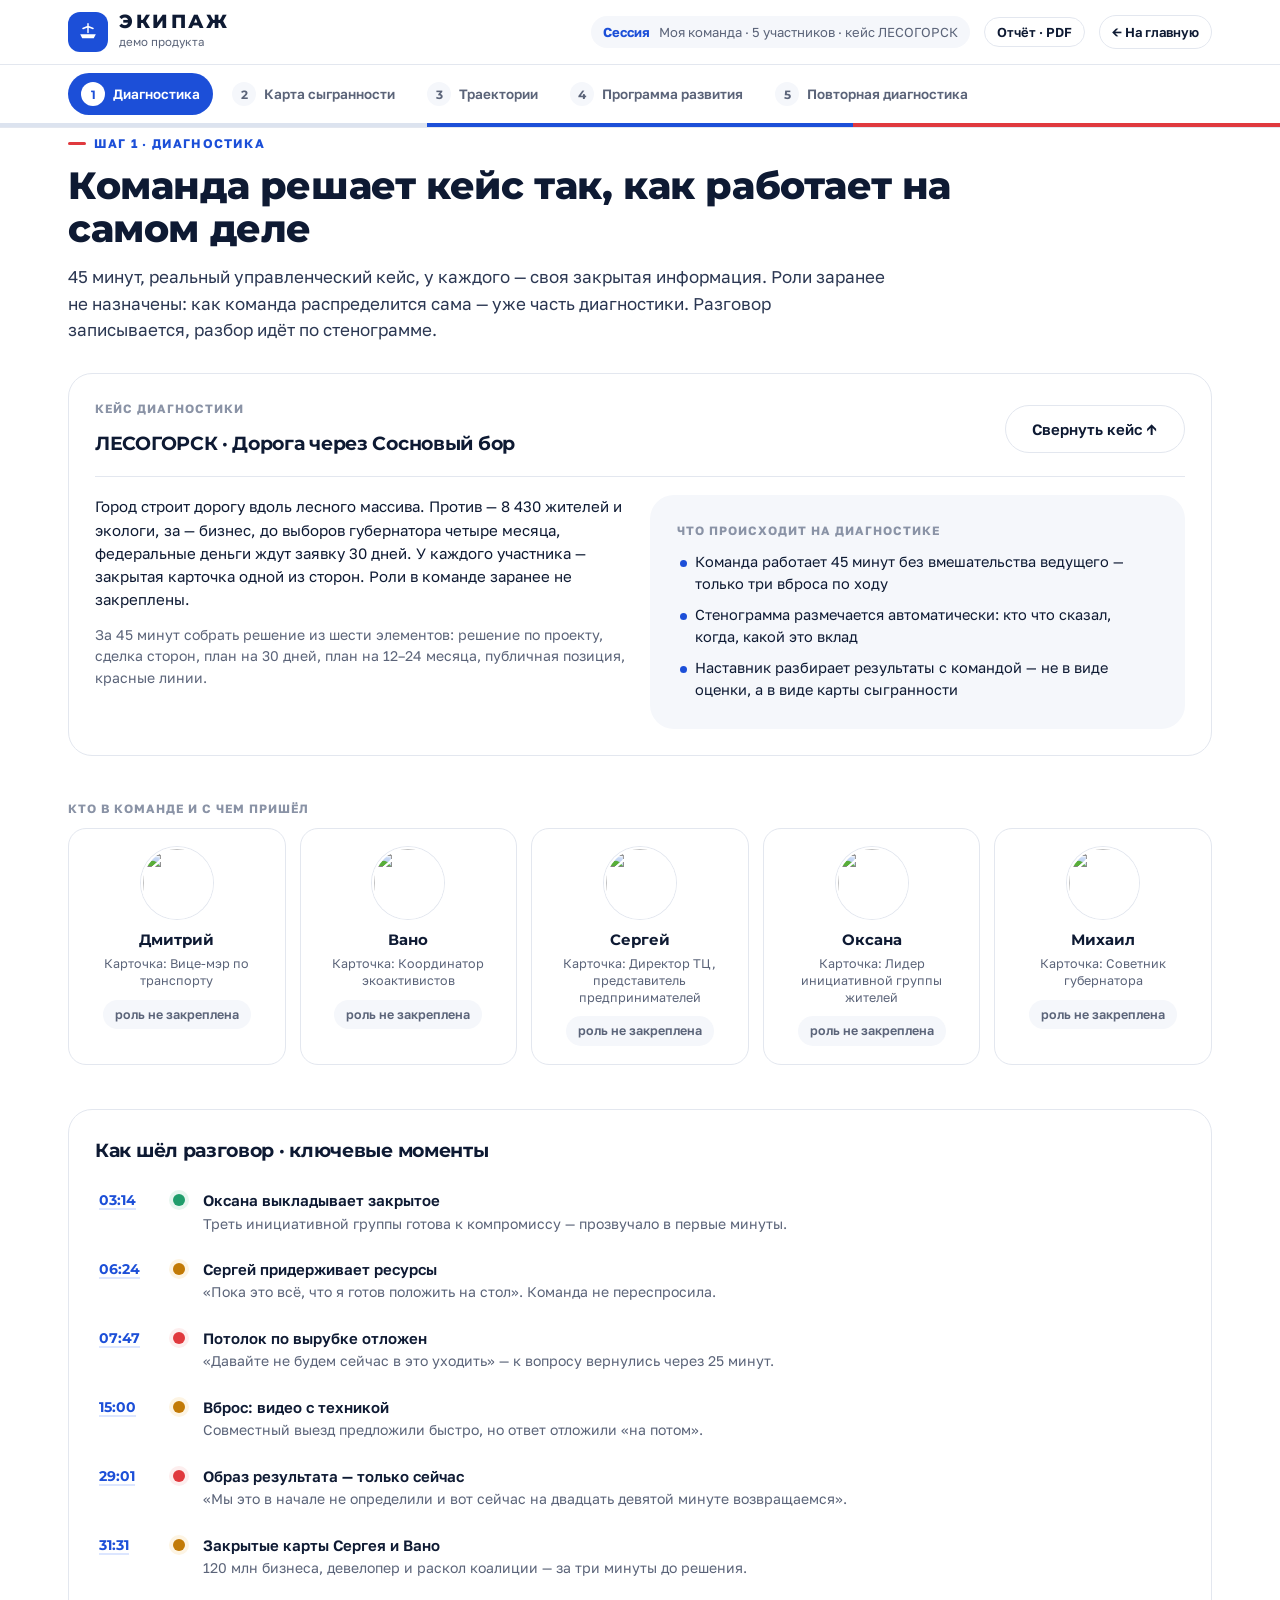
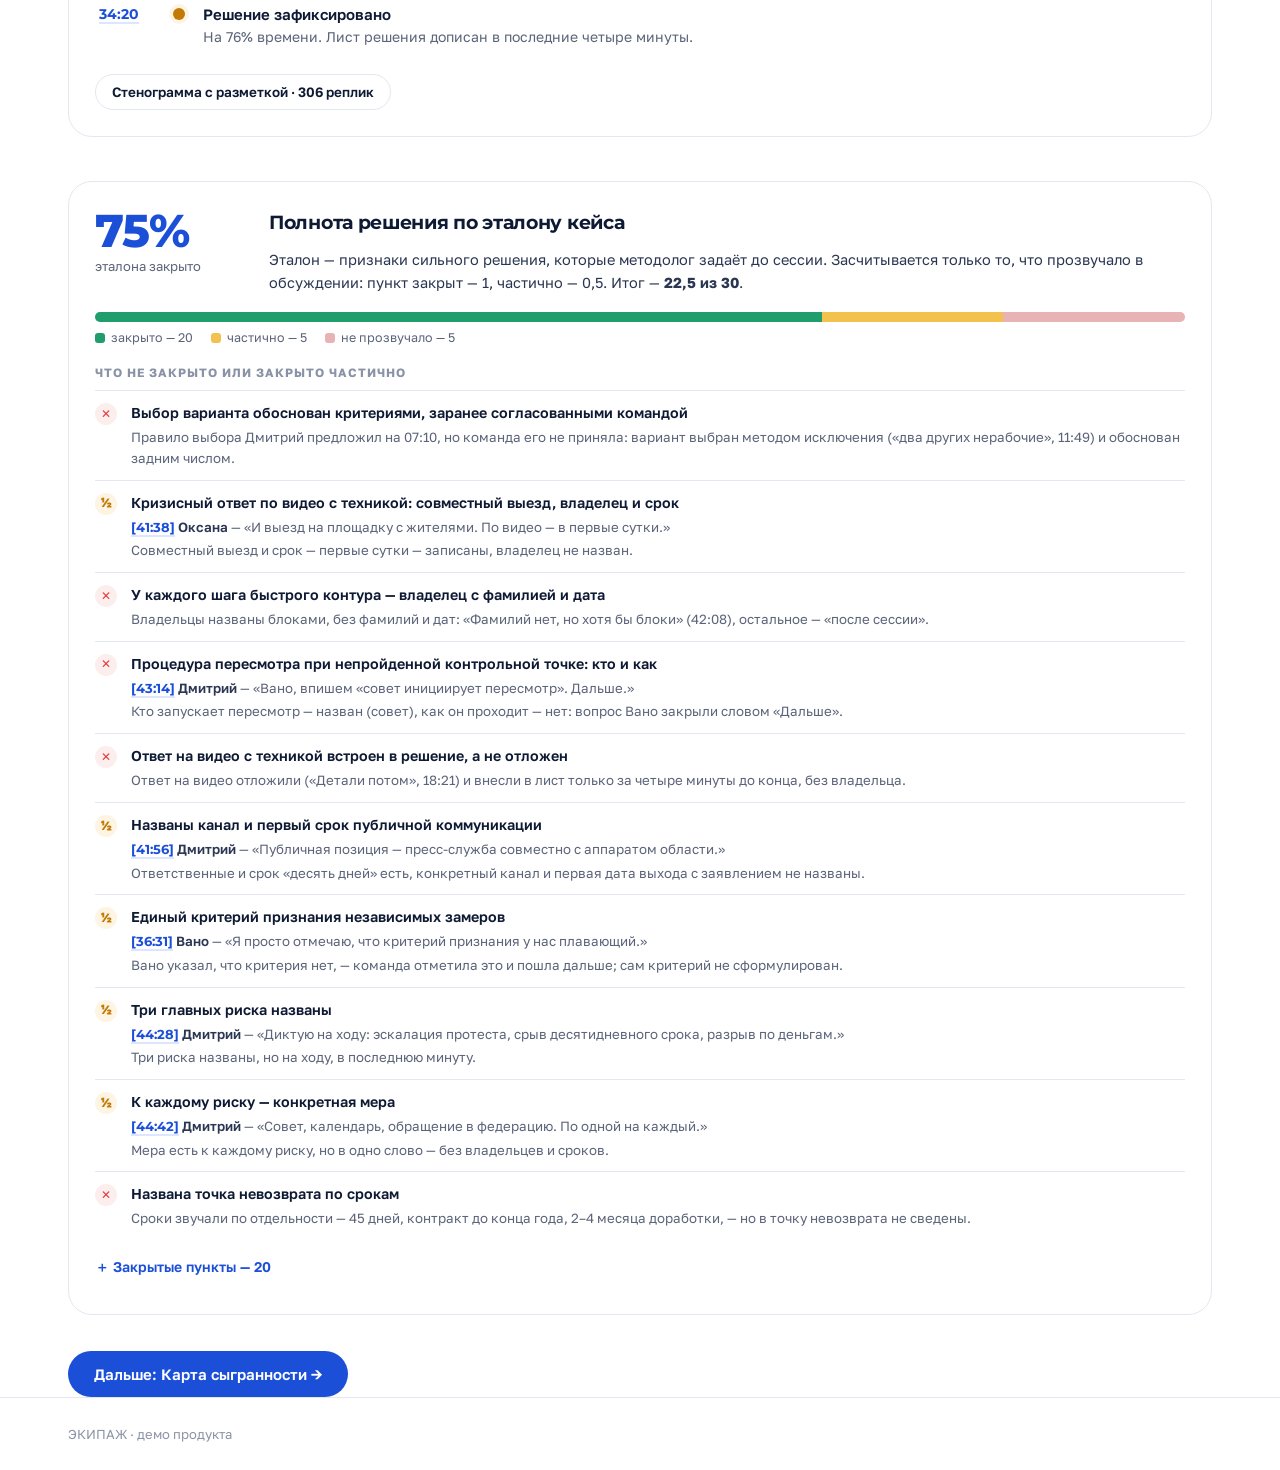
==== commit fd17949b: "Add files via upload" ====
--- a/demo.html
+++ b/demo.html
@@ -2,474 +2,24 @@
 <html lang="ru">
 <head>
 <meta charset="UTF-8">
-<meta name="viewport" content="width=device-width, initial-scale=1">
+<meta name="viewport" content="width=device-width, initial-scale=1, viewport-fit=cover">
 <title>ЭКИПАЖ · демо продукта</title>
-<meta name="robots" content="noindex, nofollow">
-<link rel="icon" href="favicon.svg" type="image/svg+xml">
+<meta name="description" content="Демо продукта ЭКИПАЖ: диагностика, карта сыгранности, траектории, программа развития и повторная диагностика на одной команде.">
 <meta name="theme-color" content="#1C4FD8">
+<link rel="canonical" href="https://экипаж-ии.рф/demo.html">
+<meta property="og:title" content="ЭКИПАЖ · демо продукта">
+<meta property="og:image" content="https://экипаж-ии.рф/og.png">
+<link rel="icon" href="data:image/svg+xml,%3Csvg xmlns='http://www.w3.org/2000/svg' viewBox='0 0 64 64'%3E%3Crect width='64' height='64' rx='16' fill='%231C4FD8'/%3E%3Cpath d='M9 38.5h46l-6 11.5H15L9 38.5Z' fill='%23fff'/%3E%3Cpath d='M32 8v25M17.5 21.8 32 16l14.5 5.8' stroke='%23fff' stroke-width='4.2' stroke-linecap='round' stroke-linejoin='round' fill='none'/%3E%3C/svg%3E">
+
 <link rel="preconnect" href="https://fonts.googleapis.com">
 <link rel="preconnect" href="https://fonts.gstatic.com" crossorigin>
 <link href="https://fonts.googleapis.com/css2?family=Golos+Text:wght@400;500;600;700&family=Montserrat:wght@600;700;800&display=swap" rel="stylesheet">
-<style>
-:root{
-  --blue:#1C4FD8; --blue-d:#1238A8; --blue-50:#EEF3FF; --blue-100:#DCE6FF;
-  --red:#E0393E; --red-50:#FDEEEE;
-  --ink:#0E1A33; --ink2:#2B3752; --muted:#5B6479; --faint:#8A93A6;
-  --line:#E3E7EF; --soft:#F5F7FB; --bg:#FFFFFF;
-  --good:#1F9D6B; --good-50:#E7F6EF; --warn:#C27A06; --warn-50:#FDF4E3;
-  --r-lg:24px; --r:18px; --r-sm:12px;
-  --h:'Montserrat','Golos Text',system-ui,sans-serif;
-  --t:'Golos Text','Segoe UI',system-ui,-apple-system,Arial,sans-serif;
-}
-*{box-sizing:border-box;margin:0;padding:0}
-html{scroll-behavior:smooth}
-body{font-family:var(--t);background:var(--bg);color:var(--ink);line-height:1.55;-webkit-font-smoothing:antialiased;font-size:15px}
-button{font-family:inherit;cursor:pointer;border:none;background:none;color:inherit}
-.wrap{max-width:1200px;margin:0 auto;padding:0 28px}
-@media(max-width:640px){.wrap{padding:0 16px}}
-.hidden{display:none!important}
-h1,h2,h3,.hf{font-family:var(--h);letter-spacing:-.4px}
-
-/* ---------------- шапка ---------------- */
-header.top{position:sticky;top:0;z-index:30;background:rgba(255,255,255,.96);backdrop-filter:blur(6px);border-bottom:1px solid var(--line)}
-.top-in{display:flex;align-items:center;gap:22px;height:64px}
-.steps-row{border-top:1px solid var(--line)}
-.steps-row .wrap{padding-top:8px;padding-bottom:8px}
-.brand{display:flex;align-items:center;gap:11px;flex-shrink:0;cursor:pointer}
-.logo{width:40px;height:40px;border-radius:12px;background:var(--blue);display:flex;align-items:center;justify-content:center}
-.logo svg{width:22px;height:22px}
-.wm{font-family:var(--h);font-weight:800;font-size:19px;letter-spacing:2.5px;line-height:1}
-.ws{font-size:11.5px;color:var(--muted);margin-top:3px}
-.steps{display:flex;gap:6px;overflow-x:auto;scrollbar-width:none}
-.steps::-webkit-scrollbar{display:none}
-.steps button{display:flex;align-items:center;gap:8px;padding:9px 13px;border-radius:40px;font-size:13.5px;font-weight:600;color:var(--muted);white-space:nowrap;transition:.15s}
-.steps button .n{width:24px;height:24px;border-radius:50%;background:var(--soft);display:flex;align-items:center;justify-content:center;font-size:12px;font-weight:700;color:var(--muted);font-family:var(--h)}
-.steps button:hover:not(.on){background:var(--soft);color:var(--ink)}
-.steps button.on{background:var(--blue);color:#fff}
-.steps button.on .n{background:#fff;color:var(--blue)}
-.steps button.done .n{background:var(--blue-100);color:var(--blue)}
-.ribbon{height:4px;display:flex}
-.ribbon i{flex:1}
-.ribbon i:nth-child(1){background:#DCE3EF}.ribbon i:nth-child(2){background:var(--blue)}.ribbon i:nth-child(3){background:var(--red)}
-
-
-main{padding-top:40px;padding-bottom:90px}
-section.view{animation:fade .25s ease}
-@keyframes fade{from{opacity:0;transform:translateY(6px)}to{opacity:1;transform:none}}
-
-/* ---------------- общие элементы ---------------- */
-.eyebrow{display:inline-flex;align-items:center;gap:8px;font-size:12.5px;font-weight:700;letter-spacing:1.2px;text-transform:uppercase;color:var(--blue);margin-bottom:12px}
-.eyebrow:before{content:"";width:18px;height:3px;border-radius:2px;background:var(--red)}
-h2.title{font-size:38px;line-height:1.12;font-weight:800;margin-bottom:14px;max-width:900px}
-@media(max-width:640px){h2.title{font-size:28px}}
-.lead{font-size:17px;color:var(--ink2);max-width:820px;margin-bottom:30px}
-.card{background:#fff;border:1px solid var(--line);border-radius:var(--r-lg);padding:26px}
-.card.soft{background:var(--soft);border-color:transparent}
-.card.blue{background:var(--blue);border-color:var(--blue);color:#fff}
-.h3{font-family:var(--h);font-size:19px;font-weight:700;margin-bottom:12px;letter-spacing:-.3px}
-.lab{font-size:12px;font-weight:700;letter-spacing:1px;text-transform:uppercase;color:var(--faint);margin-bottom:10px}
-.grid2{display:grid;grid-template-columns:1fr 1fr;gap:20px}
-.grid3{display:grid;grid-template-columns:repeat(3,1fr);gap:20px}
-@media(max-width:900px){.grid2,.grid3{grid-template-columns:1fr}}
-.gap{margin-top:22px}.gap-l{margin-top:44px}
-.btn{display:inline-flex;align-items:center;gap:9px;border-radius:40px;padding:14px 26px;font-size:15px;font-weight:600;transition:.15s}
-.btn-primary{background:var(--blue);color:#fff}
-.btn-primary:hover{background:var(--blue-d)}
-.btn-ghost{background:#fff;border:1.5px solid var(--line);color:var(--ink)}
-.btn-ghost:hover{border-color:var(--blue);color:var(--blue)}
-.btn-sm{padding:9px 16px;font-size:13.5px}
-.btn-lg{padding:15px 28px;font-size:16px}
-.actions{display:flex;gap:12px;flex-wrap:wrap;align-items:center;margin-top:36px}
-.chip{display:inline-flex;align-items:center;gap:6px;font-size:12.5px;font-weight:600;padding:5px 12px;border-radius:30px;background:var(--blue-50);color:var(--blue);white-space:nowrap}
-.chip.red{background:var(--red-50);color:var(--red)}
-.chip.grey{background:var(--soft);color:var(--muted)}
-.ph{width:44px;height:44px;border-radius:50%;object-fit:cover;object-position:center 20%;flex-shrink:0;border:2px solid #fff;box-shadow:0 0 0 1px var(--line)}
-.ph.lg{width:72px;height:72px}
-.ph.sm{width:30px;height:30px}
-.txt p{margin-bottom:10px}.txt p:last-child{margin-bottom:0}
-ul.dl{list-style:none;display:flex;flex-direction:column;gap:8px}
-ul.dl li{position:relative;padding-left:18px;font-size:14.5px}
-ul.dl li:before{content:"";position:absolute;left:3px;top:9px;width:7px;height:7px;border-radius:50%;background:var(--blue)}
-.quote{border-left:3px solid var(--blue-100);padding:4px 0 4px 14px;margin-top:10px;font-size:14px;color:var(--ink2)}
-.quote .qwho{display:flex;align-items:center;gap:8px;font-size:12.5px;color:var(--muted);margin-bottom:3px;font-weight:600}
-.quote .ts{font-family:var(--h);font-weight:700;color:var(--blue);font-size:12px}
-
-/* ---------------- старт ---------------- */
-.hero{display:grid;grid-template-columns:1.15fr .85fr;gap:36px;align-items:center}
-@media(max-width:900px){.hero{grid-template-columns:1fr}}
-.hero h1{font-size:50px;line-height:1.06;font-weight:800;margin-bottom:20px}
-.hero h1 em{font-style:normal;color:var(--blue)}
-@media(max-width:640px){.hero h1{font-size:34px}}
-.hero .lead{margin-bottom:26px}
-.hero-card{background:var(--blue);color:#fff;border-radius:var(--r-lg);padding:30px;position:relative;overflow:hidden}
-.hero-card:after{content:"";position:absolute;right:-60px;bottom:-60px;width:220px;height:220px;border-radius:50%;background:rgba(255,255,255,.07)}
-.hero-card .k{font-size:12.5px;letter-spacing:1.2px;text-transform:uppercase;font-weight:700;opacity:.8;margin-bottom:14px}
-.hero-card .row{display:flex;gap:14px;align-items:flex-start;padding:12px 0;border-top:1px solid rgba(255,255,255,.18)}
-.hero-card .row:first-of-type{border-top:none}
-.hero-card .row b{font-family:var(--h);font-size:24px;line-height:1;min-width:54px}
-.hero-card .row span{font-size:14px;opacity:.92}
-.flow{display:grid;grid-template-columns:repeat(5,1fr);gap:14px;position:relative}
-@media(max-width:900px){.flow{grid-template-columns:1fr}}
-.fstep{background:#fff;border:1px solid var(--line);border-radius:var(--r);padding:20px 18px;cursor:pointer;transition:.15s;text-align:left;position:relative}
-.fstep:hover{border-color:var(--blue);box-shadow:0 6px 24px rgba(28,79,216,.08);transform:translateY(-2px)}
-.fstep .ic{width:44px;height:44px;border-radius:14px;background:var(--blue-50);display:flex;align-items:center;justify-content:center;margin-bottom:14px}
-.fstep .ic svg{width:22px;height:22px;stroke:var(--blue);fill:none;stroke-width:1.8;stroke-linecap:round;stroke-linejoin:round}
-.fstep .no{position:absolute;top:18px;right:18px;font-family:var(--h);font-weight:800;font-size:28px;color:var(--blue-50)}
-.fstep .t{font-family:var(--h);font-weight:700;font-size:15.5px;line-height:1.25;margin-bottom:6px}
-.fstep .d{font-size:13.3px;color:var(--muted);line-height:1.45}
-.team-strip{display:flex;gap:18px;flex-wrap:wrap}
-.tm{display:flex;align-items:center;gap:11px}
-.tm .n{font-weight:600;font-size:14px}.tm .s{font-size:12.5px;color:var(--muted)}
-.outcomes{display:grid;grid-template-columns:repeat(3,1fr);gap:16px}
-@media(max-width:900px){.outcomes{grid-template-columns:1fr}}
-.outcomes{align-content:start}
-@media(max-width:700px){#tagline{display:none}}
-.oc{background:var(--soft);border-radius:var(--r);padding:20px}
-.oc .t{font-family:var(--h);font-weight:700;font-size:15.5px;margin-bottom:6px}
-.oc .d{font-size:13.5px;color:var(--muted)}
-
-/* ---------------- диагностика ---------------- */
-.who-grid{display:grid;grid-template-columns:repeat(5,1fr);gap:14px}
-@media(max-width:900px){.who-grid{grid-template-columns:1fr 1fr}}
-.who{border:1px solid var(--line);border-radius:var(--r);padding:18px 14px;text-align:center}
-.who img{margin:0 auto 10px}
-.who .n{font-family:var(--h);font-weight:700;font-size:14.5px}
-.who .c{font-size:12.5px;color:var(--muted);margin-top:4px;line-height:1.35;min-height:34px}
-.who .r{margin-top:10px}
-.moments{position:relative;padding-left:4px}
-.mo{display:grid;grid-template-columns:62px 18px 1fr;gap:12px;padding:12px 0;align-items:start}
-.mo .ts{font-family:var(--h);font-weight:700;color:var(--blue);font-size:14px;padding-top:1px}
-.mo .dot{width:12px;height:12px;border-radius:50%;margin-top:5px;background:var(--blue);box-shadow:0 0 0 4px var(--blue-50)}
-.mo.bad .dot{background:var(--red);box-shadow:0 0 0 4px var(--red-50)}
-.mo.ok .dot{background:var(--good);box-shadow:0 0 0 4px var(--good-50)}
-.mo .t{font-weight:600;font-size:15px}
-.mo .d{font-size:14px;color:var(--muted)}
-.trbox{max-height:520px;overflow-y:auto;border:1px solid var(--line);border-radius:var(--r);margin-top:14px}
-.trr{display:grid;grid-template-columns:54px 110px 1fr;gap:10px;padding:9px 16px;border-bottom:1px solid var(--line);font-size:13.5px}
-.trr:last-child{border-bottom:none}
-.trr .ts{color:var(--faint);font-size:12.5px;font-variant-numeric:tabular-nums}
-.trr .sp{font-weight:600;display:flex;gap:7px;align-items:center}
-.trr .sp i{width:8px;height:8px;border-radius:50%;flex-shrink:0}
-.trr.host{background:var(--soft);color:var(--muted)}
-
-/* ---------------- карта сыгранности ---------------- */
-.weak{display:grid;grid-template-columns:64px 1fr;gap:20px;padding:26px 0;border-top:1px solid var(--line)}
-.weak:first-child{border-top:none;padding-top:4px}
-@media(max-width:640px){.weak{grid-template-columns:1fr}}
-.weak .num{width:54px;height:54px;border-radius:18px;background:var(--red-50);color:var(--red);font-family:var(--h);font-weight:800;font-size:22px;display:flex;align-items:center;justify-content:center}
-.weak .t{font-family:var(--h);font-weight:700;font-size:19px;line-height:1.3;margin-bottom:8px}
-.weak .x{font-size:15px;color:var(--ink2);max-width:820px}
-.weak .qs{display:grid;grid-template-columns:1fr 1fr;gap:16px;margin-top:6px}
-@media(max-width:760px){.weak .qs{grid-template-columns:1fr}}
-.weak .bridge{display:flex;flex-wrap:wrap;gap:10px;align-items:center;margin-top:16px;background:var(--blue-50);border-radius:var(--r-sm);padding:11px 14px;font-size:14px}
-.weak .bridge b{color:var(--blue);font-weight:700}
-.weak .rulel{font-size:14px;margin-top:10px;color:var(--ink2)}.weak .rulel b{color:var(--ink)}
-.strong{display:grid;grid-template-columns:repeat(4,1fr);gap:14px}
-@media(max-width:900px){.strong{grid-template-columns:1fr 1fr}}
-.st{background:var(--good-50);border-radius:var(--r);padding:18px}
-.st .ts{font-family:var(--h);font-weight:700;color:var(--good);font-size:13px}
-.st .t{font-weight:700;font-size:14.5px;margin:4px 0}
-.st .d{font-size:13.3px;color:var(--ink2)}
-details.metrics{border:1px solid var(--line);border-radius:var(--r);padding:0 22px}
-details.metrics summary{cursor:pointer;list-style:none;padding:18px 0;font-weight:600;display:flex;justify-content:space-between;align-items:center}
-details.metrics summary::-webkit-details-marker{display:none}
-details.metrics summary:after{content:"＋";color:var(--blue);font-size:18px}
-details.metrics[open] summary:after{content:"－"}
-table.mt{width:100%;border-collapse:collapse;margin-bottom:18px;font-size:14px}
-table.mt td{padding:11px 8px;border-top:1px solid var(--line);vertical-align:top}
-table.mt td.v{font-family:var(--h);font-weight:700;font-size:17px;white-space:nowrap;width:120px}
-table.mt td.v span{font-size:12.5px;color:var(--faint);font-weight:600;font-family:var(--t)}
-table.mt td.h{color:var(--muted);font-size:13.3px}
-
-/* ---------------- траектории ---------------- */
-.tj{display:grid;grid-template-columns:230px 1fr;gap:28px;padding:30px 0;border-top:1px solid var(--line)}
-.tj:first-child{border-top:none;padding-top:6px}
-@media(max-width:860px){.tj{grid-template-columns:1fr}}
-.tj .pers{text-align:left}
-.tj .pers .n{font-family:var(--h);font-weight:800;font-size:19px;margin-top:12px}
-.tj .pers .w{font-size:13.5px;color:var(--muted);margin-top:4px}
-.tj .cols{display:grid;grid-template-columns:1fr 1fr;gap:16px}
-@media(max-width:760px){.tj .cols{grid-template-columns:1fr}}
-.box{border-radius:var(--r);padding:18px}
-.box.g{background:var(--good-50)}.box.r{background:var(--soft)}
-.box .k{font-size:12px;font-weight:700;letter-spacing:.9px;text-transform:uppercase;margin-bottom:7px}
-.box.g .k{color:var(--good)}.box.r .k{color:var(--red)}
-.box .x{font-size:14.2px}
-.act{margin-top:16px;border:1.5px solid var(--blue);border-radius:var(--r);padding:16px 18px}
-.act .k{font-size:12px;font-weight:700;letter-spacing:.9px;text-transform:uppercase;color:var(--blue);margin-bottom:6px}
-.tasks{display:grid;grid-template-columns:repeat(3,1fr);gap:8px;margin-top:14px}
-@media(max-width:760px){.tasks{grid-template-columns:1fr}}
-.task{display:grid;grid-template-columns:26px 1fr;gap:8px;font-size:13px;background:var(--soft);border-radius:var(--r-sm);padding:9px 10px;line-height:1.4}
-.task b{width:22px;height:22px;border-radius:50%;background:#fff;color:var(--blue);font-family:var(--h);font-size:11.5px;display:flex;align-items:center;justify-content:center}
-.task.pri{background:var(--blue-50)}
-
-/* ---------------- трек ---------------- */
-.plan{display:flex;flex-direction:column;gap:10px}
-.pl{display:grid;grid-template-columns:1.1fr 140px 1.3fr;gap:18px;align-items:center;padding:14px 18px;border:1px solid var(--line);border-radius:var(--r)}
-@media(max-width:860px){.pl{grid-template-columns:1fr}}
-.pl .w{font-weight:600;font-size:14.5px;display:flex;gap:10px;align-items:flex-start}
-.pl .w i{flex-shrink:0;width:26px;height:26px;border-radius:9px;background:var(--red-50);color:var(--red);font-style:normal;font-family:var(--h);font-weight:800;font-size:13px;display:flex;align-items:center;justify-content:center}
-.pl .c{display:flex;gap:6px;flex-wrap:wrap}
-.pl .r{font-size:14px;color:var(--ink2)}
-.pl .r:before{content:"Правило: ";color:var(--blue);font-weight:700}
-.prio{display:flex;align-items:center;gap:12px;flex-wrap:wrap;margin-top:16px;font-size:15px}
-.prio .arrow{color:var(--faint)}
-.track{display:grid;grid-template-columns:repeat(3,1fr);gap:18px}
-@media(max-width:900px){.track{grid-template-columns:1fr 1fr}}
-@media(max-width:600px){.track{grid-template-columns:1fr}}
-.tc{background:#fff;border:1px solid var(--line);border-radius:var(--r-lg);padding:22px;text-align:left;display:flex;flex-direction:column;cursor:pointer;transition:.15s;position:relative}
-.tc:hover{border-color:var(--blue);box-shadow:0 8px 28px rgba(28,79,216,.08);transform:translateY(-2px)}
-.tc.pri{border-color:var(--blue);border-width:1.5px}
-.tc .top{display:flex;justify-content:space-between;align-items:center}
-.tc .no{font-family:var(--h);font-weight:800;font-size:34px;color:var(--blue-100);line-height:1}
-.tc .t{font-family:var(--h);font-weight:700;font-size:16.5px;line-height:1.3;margin:12px 0 4px}
-.tc .nm{color:var(--blue);font-weight:600;font-size:14px}
-.tc .rule{margin-top:14px;padding-top:14px;border-top:1px solid var(--line);font-size:13.5px;color:var(--ink2);flex:1}
-.tc .rule b{display:block;font-size:11.5px;letter-spacing:.9px;text-transform:uppercase;color:var(--faint);margin-bottom:4px}
-.codex{background:var(--blue);color:#fff;border-radius:var(--r-lg);padding:34px;position:relative;overflow:hidden}
-.codex:after{content:"";position:absolute;left:0;right:0;bottom:0;height:5px;background:linear-gradient(90deg,#fff 0 33.3%,#8FB0FF 33.3% 66.6%,var(--red) 66.6%)}
-.codex h3{font-family:var(--h);font-size:28px;font-weight:800;margin-bottom:6px}
-.codex .s{opacity:.85;margin-bottom:22px;max-width:720px}
-.codex ol{list-style:none;counter-reset:c;display:grid;grid-template-columns:1fr 1fr;gap:12px 28px}
-@media(max-width:760px){.codex ol{grid-template-columns:1fr}}
-.codex li{counter-increment:c;display:grid;grid-template-columns:40px 1fr;gap:12px;font-size:15.5px;align-items:start;padding:10px 0;border-top:1px solid rgba(255,255,255,.2)}
-.codex li:before{content:counter(c);font-family:var(--h);font-weight:800;font-size:22px;line-height:1.1;color:#BFD0FF}
-
-/* кейс */
-.back{display:inline-flex;align-items:center;gap:6px;font-size:14px;font-weight:600;color:var(--blue);margin-bottom:18px}
-.case-h{display:flex;gap:14px;align-items:center;flex-wrap:wrap;margin-bottom:8px}
-.skill{background:var(--soft);border-radius:var(--r);padding:18px 20px;font-size:15px;max-width:920px;margin-bottom:26px}
-.skill b{display:block;font-size:12px;letter-spacing:1px;text-transform:uppercase;color:var(--blue);margin-bottom:6px}
-.tabs{display:flex;gap:6px;margin-bottom:24px;flex-wrap:wrap;background:var(--soft);padding:6px;border-radius:40px;width:fit-content;max-width:100%}
-.tabs button{padding:10px 18px;border-radius:40px;font-weight:600;font-size:14px;color:var(--muted)}
-.tabs button.on{background:#fff;color:var(--ink);box-shadow:0 1px 4px rgba(14,26,51,.08)}
-.rulebox{background:var(--blue);color:#fff;border-radius:var(--r);padding:20px 22px;margin-bottom:20px;display:flex;gap:16px;align-items:center}
-.rulebox .k{font-size:12px;letter-spacing:1px;text-transform:uppercase;font-weight:700;opacity:.8}
-.rulebox .v{font-family:var(--h);font-weight:700;font-size:18px;line-height:1.35}
-.rulebox svg{width:34px;height:34px;flex-shrink:0;stroke:#fff;fill:none;stroke-width:1.8}
-.pt{display:grid;grid-template-columns:30px 1fr;gap:10px;align-items:center;padding:9px 0;border-top:1px solid var(--line);font-size:14px}
-.pt:first-child{border-top:none}
-.cons{display:grid;grid-template-columns:1fr 1fr;gap:10px}
-.con{background:var(--soft);border-radius:var(--r-sm);padding:12px 14px}
-.con .v{font-family:var(--h);font-weight:700;font-size:16px}
-.con .l{font-size:12.5px;color:var(--muted)}
-.inj{background:var(--warn-50);border-radius:var(--r-sm);padding:12px 14px;font-size:14px;margin-top:8px}
-.inj b{color:var(--warn);font-family:var(--h);margin-right:6px}
-.pcards{display:grid;grid-template-columns:repeat(auto-fit,minmax(300px,1fr));gap:16px}
-.pc{border:1px solid var(--line);border-radius:var(--r);overflow:hidden}
-.pc .hd{display:flex;gap:12px;align-items:center;padding:16px 18px;background:var(--soft)}
-.pc .hd .n{font-weight:700}.pc .hd .f{font-size:13px;color:var(--muted)}
-.pc .bd{padding:16px 18px}
-.pc .conf{font-size:11.5px;font-weight:700;letter-spacing:1px;text-transform:uppercase;color:var(--red);margin-bottom:8px}
-.refl{counter-reset:q;list-style:none}
-.refl li{counter-increment:q;display:grid;grid-template-columns:44px 1fr;gap:14px;align-items:start;padding:16px 0;border-top:1px solid var(--line);font-size:16px;font-weight:500}
-.refl li:first-child{border-top:none}
-.refl li:before{content:counter(q);width:36px;height:36px;border-radius:12px;background:var(--blue-50);color:var(--blue);font-family:var(--h);font-weight:800;display:flex;align-items:center;justify-content:center}
-details.mentor{border:1px dashed var(--line);border-radius:var(--r);padding:0 20px;margin-top:20px}
-details.mentor summary{cursor:pointer;padding:16px 0;font-weight:600;color:var(--muted)}
-ol.ck{padding-left:20px;font-size:14px;display:flex;flex-direction:column;gap:6px;margin-bottom:16px}
-
-/* лист задания */
-.sheet{border:1px solid var(--line);border-radius:var(--r-lg);padding:28px}
-.sheet-h{display:flex;justify-content:space-between;gap:14px;flex-wrap:wrap;border-bottom:2px solid var(--ink);padding-bottom:14px;margin-bottom:20px}
-.sheet-h .t{font-family:var(--h);font-weight:800;font-size:19px}
-.sheet-h .s{font-size:13.5px;color:var(--muted);margin-top:3px;max-width:680px}
-.sheet-h .w{font-size:12.5px;color:var(--muted);text-align:right;line-height:1.7}
-.blk{margin-bottom:22px}.blk:last-child{margin-bottom:0}
-.blk-t{font-size:12px;letter-spacing:1px;text-transform:uppercase;font-weight:700;color:var(--blue);margin-bottom:8px}
-.tscroll{overflow-x:auto}
-table.sh{width:100%;border-collapse:collapse;font-size:13.5px}
-table.sh th{background:var(--soft);text-align:left;font-size:11.5px;letter-spacing:.5px;text-transform:uppercase;font-weight:700;padding:8px 10px;border:1px solid var(--line);color:var(--ink2)}
-table.sh td{border:1px solid var(--line);height:36px;vertical-align:top}
-table.sh td.pre{padding:8px 10px;font-weight:600;background:#FCFDFE}
-table.sh td.num{text-align:center;color:var(--faint);width:40px}
-table.sh td[contenteditable]{padding:8px 10px;outline:none;min-width:70px}
-table.sh td[contenteditable]:focus{background:var(--blue-50);box-shadow:inset 0 0 0 2px var(--blue)}
-.raci td.c{width:84px;text-align:center;cursor:pointer;font-weight:700;vertical-align:middle;user-select:none}
-.raci td.c:hover{background:var(--blue-50)}
-.raci td.c.R{background:var(--blue-50);color:var(--blue)}.raci td.c.A{background:var(--blue);color:#fff}
-.raci td.c.C{background:var(--warn-50);color:var(--warn)}.raci td.c.I{background:var(--soft);color:var(--muted)}
-.raci tr.bad td.pre{color:var(--red)}
-.raci tr.bad td.pre:after{content:" · нужен ровно один A";font-size:12px}
-.raci th.m{text-align:center}
-.raci-leg{display:flex;gap:16px;flex-wrap:wrap;font-size:12.5px;color:var(--muted);margin-top:10px}
-.raci-leg b{display:inline-block;width:22px;text-align:center;border-radius:5px;margin-right:5px}
-.fld{display:grid;grid-template-columns:220px 1fr;gap:14px;align-items:start;margin-bottom:10px}
-@media(max-width:700px){.fld{grid-template-columns:1fr}}
-.fld .lb{font-weight:600;font-size:14px;padding-top:7px}
-.fld .lb small{display:block;font-weight:400;font-size:12.3px;color:var(--muted);margin-top:2px;line-height:1.35}
-.fld .in{border-bottom:1.5px dashed #C7CEDB;min-height:36px;padding:7px 4px;outline:none;line-height:1.6;
-  background:repeating-linear-gradient(transparent,transparent 34px,#EDF0F5 34px,#EDF0F5 35px)}
-.fld .in:focus{border-bottom-color:var(--blue);background-color:#FAFCFF}
-
-/* ---------------- повторная диагностика ---------------- */
-.cmp{display:grid;grid-template-columns:200px 1fr 60px 1fr;gap:18px;align-items:center;padding:22px 0;border-top:1px solid var(--line)}
-.cmp:first-child{border-top:none}
-@media(max-width:860px){.cmp{grid-template-columns:1fr}}
-.cmp .t{font-family:var(--h);font-weight:700;font-size:16.5px}
-.cmp .side{border-radius:var(--r);padding:16px 18px}
-.cmp .b{background:var(--soft)}
-.cmp .a{background:var(--blue-50)}
-.cmp .side .v{font-family:var(--h);font-weight:800;font-size:26px;line-height:1.1}
-.cmp .b .v{color:var(--muted)}.cmp .a .v{color:var(--blue)}
-.cmp .side .l{font-size:13.5px;color:var(--ink2);margin-top:3px}
-.cmp .side .k{font-size:11.5px;letter-spacing:.9px;text-transform:uppercase;font-weight:700;color:var(--faint);margin-bottom:4px}
-.cmp .arr{text-align:center;font-size:26px;color:var(--blue)}
-.cmp .note{grid-column:2/-1;font-size:13.5px;color:var(--muted);margin-top:-6px}
-.cmp .quote{grid-column:2/-1;margin-top:-6px}
-@media(max-width:860px){.cmp .note,.cmp .quote{grid-column:auto}.cmp .arr{transform:rotate(90deg)}}
-.vd{font-size:12.5px;font-weight:700;margin-top:8px;display:inline-block;padding:3px 10px;border-radius:20px}
-.vd.up{background:var(--good-50);color:var(--good)}.vd.flat{background:var(--warn-50);color:var(--warn)}
-footer{border-top:1px solid var(--line);padding:26px 0;color:var(--faint);font-size:13px}
-@media print{header.top,.actions,.tabs,.back{display:none!important}}
-
-/* принцип наблюдения */
-.principle{margin:4px 0 26px;padding:28px;border-radius:var(--r-lg);background:var(--blue-50);border:1px solid var(--blue-100)}
-.principle .stmt{font-family:var(--h);font-weight:700;font-size:21px;line-height:1.3;letter-spacing:-.4px;color:var(--ink);margin-bottom:20px}
-.principle .stmt span{display:block;color:var(--blue)}
-.pflow{display:grid;grid-template-columns:1fr 28px 1fr 28px 1fr;align-items:stretch}
-.pflow .ps{background:#fff;border:1px solid var(--line);border-radius:var(--r);padding:20px 18px}
-.pflow .ps .no{font-family:var(--h);font-weight:800;font-size:28px;line-height:1;color:var(--blue);margin-bottom:12px}
-.pflow .ps .t{font-family:var(--h);font-weight:700;font-size:15.5px;line-height:1.3;color:var(--ink)}
-.pflow .ar{display:flex;align-items:center;justify-content:center;color:var(--blue)}
-.pflow .ar svg{width:22px;height:22px;stroke:currentColor;fill:none;stroke-width:2.2;stroke-linecap:round;stroke-linejoin:round}
-@media(max-width:640px){.principle{padding:22px 18px}.principle .stmt{font-size:18px}.pflow{grid-template-columns:1fr}.pflow .ar{height:28px}.pflow .ar svg{transform:rotate(90deg)}}
-
-/* кейс под кнопкой + практика + MVP */
-.case-row{display:flex;align-items:center;gap:18px;flex-wrap:wrap}
-.case-row .ct{flex:1;min-width:240px}
-.case-row .ct .h3{margin:2px 0 0}
-.case-open{margin-top:18px;padding-top:18px;border-top:1px solid var(--line)}
-.case-open .grid2{margin-top:0}
-.mvp-link{display:inline-flex;align-items:center;gap:8px;font-weight:600;color:var(--blue);font-size:14.5px;cursor:pointer;margin-top:14px}
-.mvp-link:hover{text-decoration:underline}
-.practice{margin:26px 0;border-radius:var(--r-lg);background:var(--blue);color:#fff;padding:34px 32px;position:relative;overflow:hidden}
-.practice:after{content:"";position:absolute;right:-90px;bottom:-110px;width:300px;height:300px;border-radius:50%;background:rgba(255,255,255,.07)}
-.practice .eyebrow{color:#fff}
-.practice h2{font-family:var(--h);font-weight:800;font-size:30px;letter-spacing:-.6px;line-height:1.15;margin-bottom:10px}
-.practice .sub{color:#DCE6FF;font-size:16px;max-width:760px;margin-bottom:24px}
-.story{display:grid;grid-template-columns:repeat(4,1fr);gap:12px;position:relative;z-index:1}
-.story .st{background:#fff;color:var(--ink);border-radius:var(--r);padding:20px 18px}
-.story .st .no{font-family:var(--h);font-weight:800;font-size:28px;line-height:1;color:var(--blue);margin-bottom:12px}
-.story .st .t{font-family:var(--h);font-weight:700;font-size:15.5px;line-height:1.25;margin-bottom:8px}
-.story .st .d{font-size:13.6px;color:var(--ink2);line-height:1.45}
-.story .st.last .no{color:var(--red)}
-.practice .go{display:flex;align-items:center;gap:14px 22px;flex-wrap:wrap;margin-top:24px;position:relative;z-index:1}
-.btn-white{background:#fff;color:var(--blue)}
-.btn-white:hover{background:var(--blue-50)}
-.practice .cap{font-size:13.5px;color:#DCE6FF;max-width:560px;line-height:1.45}
-.practice .cap b{color:#fff;font-weight:600}
-@media(max-width:1000px){.story{grid-template-columns:1fr 1fr}}
-@media(max-width:640px){.practice{padding:26px 18px}.practice h2{font-size:24px}.story{grid-template-columns:1fr}}
-
-/* карта сыгранности: наблюдение → доказательство → влияние → что тренируем */
-.wk{border:1px solid var(--line);border-radius:var(--r-lg);padding:26px 26px 22px;margin-bottom:18px;background:#fff}
-.wk-h{display:flex;align-items:baseline;gap:14px;margin-bottom:18px}
-.wk-h .n{font-family:var(--h);font-weight:800;font-size:28px;line-height:1;color:var(--blue);flex-shrink:0}
-.wk-h .t{font-family:var(--h);font-weight:700;font-size:21px;line-height:1.25;letter-spacing:-.3px}
-.chain{display:grid;grid-template-columns:1fr 1.45fr 1fr 1fr;gap:12px}
-.lnk{border-radius:var(--r);padding:16px 16px 18px;background:var(--soft);position:relative}
-.lnk .k{display:flex;align-items:center;gap:8px;font-size:11.5px;font-weight:700;letter-spacing:1.1px;text-transform:uppercase;color:var(--muted);margin-bottom:10px}
-.lnk .k i{font-style:normal;width:20px;height:20px;border-radius:50%;background:#fff;color:var(--blue);display:inline-flex;align-items:center;justify-content:center;font-family:var(--h);font-size:11px;letter-spacing:0}
-.lnk .x{font-size:14.5px;line-height:1.5;color:var(--ink)}
-.lnk:not(:last-child):after{content:"";position:absolute;right:-12px;top:22px;width:12px;height:2px;background:var(--blue-100)}
-.lnk.ev{background:#fff;border:1px solid var(--line)}
-.lnk.ev .k{color:var(--blue)}
-.ev-l{list-style:none;position:relative}
-.ev-l li{display:grid;grid-template-columns:44px 30px 1fr;gap:10px;align-items:start;padding:5px 0;position:relative;font-size:13.8px;line-height:1.45;color:var(--ink2)}
-.ev-l li .ts{font-family:var(--h);font-weight:700;color:var(--blue);font-size:12.5px;padding-top:6px}
-.ev-l li .ph{margin-top:1px}
-.ev-l li .tx{padding-top:3px}
-.ev-l li b{color:var(--ink);font-weight:600}
-.lnk.im{background:var(--red-50)}.lnk.im .k{color:var(--red)}.lnk.im .k i{color:var(--red)}
-.lnk.tr{background:var(--blue)}.lnk.tr .k{color:#DCE6FF}.lnk.tr .x{color:#fff;font-weight:500;font-size:15px}
-.wk-f{display:flex;flex-wrap:wrap;gap:8px 18px;align-items:center;margin-top:14px;font-size:13.5px;color:var(--muted)}
-.wk-f b{color:var(--ink2);font-weight:600}
-@media(max-width:1060px){.chain{grid-template-columns:1fr 1fr}.lnk:after{display:none}}
-@media(max-width:640px){.wk{padding:20px 16px}.chain{grid-template-columns:1fr}.wk-h .t{font-size:18px}}
-
-/* программа развития: форматы и пример */
-.fmt-len{display:flex;flex-wrap:wrap;align-items:stretch;gap:10px;margin-bottom:12px}
-.fmt-len .k{display:flex;align-items:center;font-size:12px;font-weight:700;letter-spacing:1.1px;text-transform:uppercase;color:var(--muted);margin-right:4px}
-.fl-c{display:flex;flex-direction:column;gap:2px;padding:12px 16px;border:1px solid var(--line);border-radius:var(--r-sm);font-size:13px;color:var(--muted);background:#fff}
-.fl-c b{font-family:var(--h);font-weight:800;font-size:17px;color:var(--ink)}
-.fl-c.on{border-color:var(--blue);background:var(--blue-50)}.fl-c.on b{color:var(--blue)}
-.fmts{display:grid;grid-template-columns:repeat(4,1fr);gap:12px}
-.fm{border:1px solid var(--line);border-radius:var(--r);padding:18px;background:#fff;position:relative}
-.fm .t{font-family:var(--h);font-weight:700;font-size:15.5px;line-height:1.25;margin-bottom:6px}
-.fm .d{font-size:13.5px;color:var(--muted);line-height:1.45}
-.fm.on{border-color:var(--blue);background:var(--blue-50)}
-.fm .chip{margin-bottom:10px}
-@media(max-width:1000px){.fmts{grid-template-columns:1fr 1fr}}
-@media(max-width:560px){.fmts{grid-template-columns:1fr}}
-.example{border:1.5px dashed var(--blue-100);border-radius:var(--r-lg);padding:28px 26px;background:linear-gradient(180deg,var(--soft),#fff 220px)}
-.example .ex-t{font-family:var(--h);font-weight:800;font-size:24px;letter-spacing:-.4px;line-height:1.2;margin-bottom:8px}
-.example .ex-s{color:var(--ink2);max-width:860px;margin-bottom:20px}
-@media(max-width:640px){.example{padding:22px 16px}.example .ex-t{font-size:20px}}
-
-.codex .ck{display:inline-flex;align-items:center;gap:8px;font-size:12.5px;font-weight:700;letter-spacing:1.2px;text-transform:uppercase;color:#DCE6FF;margin-bottom:10px}
-.codex .ck:before{content:"";width:18px;height:3px;border-radius:2px;background:var(--red)}
-.cx-test{display:flex;gap:14px;align-items:flex-start;margin-top:22px;padding:16px 18px;border-radius:var(--r);background:rgba(255,255,255,.12);font-size:15px;line-height:1.5;color:#EEF3FF}
-.cx-test b{color:#fff;font-weight:700}
-.cx-test .ic{width:30px;height:30px;border-radius:50%;background:#fff;display:flex;align-items:center;justify-content:center;flex-shrink:0}
-.cx-test .ic svg{width:18px;height:18px;stroke:var(--blue);fill:none;stroke-width:2.4;stroke-linecap:round;stroke-linejoin:round}
-
-/* главное — изменение */
-.change{background:var(--ink);color:#fff;border-radius:var(--r-lg);padding:34px 32px 30px;position:relative;overflow:hidden}
-.change:before{content:"";position:absolute;right:-120px;top:-120px;width:340px;height:340px;border-radius:50%;background:rgba(28,79,216,.35)}
-.change .eyebrow{color:#fff;position:relative}
-.change h2{font-family:var(--h);font-weight:800;font-size:32px;letter-spacing:-.6px;line-height:1.15;margin-bottom:22px;position:relative}
-.change h2 span{color:#8FB0FF}
-.cflow{display:grid;grid-template-columns:1fr 26px 1fr 26px 1fr 26px 1.15fr;align-items:stretch;position:relative}
-.cs{background:rgba(255,255,255,.08);border:1px solid rgba(255,255,255,.14);border-radius:var(--r);padding:18px}
-.cs .no{font-family:var(--h);font-weight:800;font-size:28px;line-height:1;color:#8FB0FF;margin-bottom:10px}
-.cs .t{font-family:var(--h);font-weight:700;font-size:15.5px;line-height:1.25;margin-bottom:6px}
-.cs .d{font-size:13.6px;line-height:1.45;color:#C9D3E6}
-.cs.fin{background:#fff;border-color:#fff;color:var(--ink)}
-.cs.fin .no{color:var(--red)}.cs.fin .d{color:var(--ink2)}
-.cflow .ar{display:flex;align-items:center;justify-content:center;color:#8FB0FF}
-.cflow .ar svg{width:20px;height:20px;stroke:currentColor;fill:none;stroke-width:2.2;stroke-linecap:round;stroke-linejoin:round}
-.cnote{display:grid;grid-template-columns:auto 1fr auto;gap:18px;align-items:center;margin-top:20px;padding:16px 18px;border-radius:var(--r);background:rgba(255,255,255,.06);border-left:3px solid var(--red);position:relative}
-.cnote .q{font-size:15.5px;line-height:1.45}
-.cnote .q b{font-weight:700}
-.cnote .lbl{font-size:11.5px;font-weight:700;letter-spacing:1.1px;text-transform:uppercase;color:#FF9A9D;white-space:nowrap}
-.cex{display:flex;flex-wrap:wrap;gap:10px;margin-top:16px;align-items:center;position:relative}
-.cex .k{font-size:12.5px;color:#C9D3E6}
-.cex .pill{display:inline-flex;gap:8px;align-items:center;background:rgba(255,255,255,.1);border-radius:30px;padding:7px 14px;font-size:13.5px}
-.cex .pill b{font-family:var(--h);font-weight:800}.cex .pill .to{color:#8FB0FF}
-.change .go{margin-top:20px;position:relative}
-@media(max-width:1000px){.cflow{grid-template-columns:1fr 1fr;gap:12px}.cflow .ar{display:none}.cnote{grid-template-columns:1fr}}
-@media(max-width:560px){.change{padding:26px 18px}.change h2{font-size:25px}.cflow{grid-template-columns:1fr}}
-
-/* что получает организация */
-.org-h{font-family:var(--h);font-weight:800;font-size:26px;letter-spacing:-.4px;margin-bottom:16px}
-.org-g{display:grid;grid-template-columns:repeat(5,1fr);gap:12px}
-.og{background:#fff;border:1px solid var(--line);border-radius:var(--r);padding:20px 18px}
-.og .no{font-family:var(--h);font-weight:800;font-size:28px;line-height:1;color:var(--blue);margin-bottom:12px}
-.og .t{font-family:var(--h);font-weight:700;font-size:15.5px;line-height:1.25;margin-bottom:8px}
-.og .d{font-size:13.6px;line-height:1.45;color:var(--ink2)}
-@media(max-width:1100px){.org-g{grid-template-columns:repeat(3,1fr)}}
-@media(max-width:700px){.org-g{grid-template-columns:1fr}}
-
-/* роль ИИ */
-.ai-g{display:grid;grid-template-columns:1fr 1fr;gap:14px}
-.ai-c{border-radius:var(--r);padding:22px 22px 18px}
-.ai-c.ai{background:var(--blue-50)}
-.ai-c.hu{background:#fff;border:1.5px solid var(--blue)}
-.ai-c .hd{display:flex;align-items:center;gap:10px;font-family:var(--h);font-weight:700;font-size:16.5px;margin-bottom:12px}
-.ai-c .ic{width:34px;height:34px;border-radius:10px;background:#fff;display:flex;align-items:center;justify-content:center;flex-shrink:0}
-.ai-c.hu .ic{background:var(--blue)}
-.ai-c .ic svg{width:19px;height:19px;stroke:var(--blue);fill:none;stroke-width:1.8;stroke-linecap:round;stroke-linejoin:round}
-.ai-c.hu .ic svg{stroke:#fff}
-.ai-c ul{list-style:none}
-.ai-c li{position:relative;padding:6px 0 6px 20px;font-size:14.5px;line-height:1.45;color:var(--ink2);border-top:1px solid rgba(28,79,216,.1)}
-.ai-c li:first-child{border-top:none}
-.ai-c li:before{content:"";position:absolute;left:3px;top:13px;width:7px;height:7px;border-radius:50%;background:var(--blue)}
-@media(max-width:760px){.ai-g{grid-template-columns:1fr}}
-.demo-meta{margin-left:auto;display:flex;align-items:center;gap:14px;font-size:13px;color:var(--muted)}.demo-meta .sess{background:var(--soft);border-radius:30px;padding:6px 12px;white-space:nowrap}.demo-meta .sess b{color:var(--blue);font-weight:700;margin-right:6px}.demo-meta .home{color:var(--ink);font-weight:600;text-decoration:none;white-space:nowrap;padding:6px 12px;border:1.5px solid var(--line);border-radius:30px}.demo-meta .home:hover{border-color:var(--blue);color:var(--blue)}@media(max-width:860px){.demo-meta .sess{display:none}}
-</style>
+<link rel="stylesheet" href="demo.css?v=4">
+<script defer src="demo-data.js?v=4"></script>
+<script defer src="demo.js?v=4"></script>
 </head>
 <body>
+
 
 <header class="top">
   <div class="wrap top-in">
@@ -477,7 +27,7 @@
       <div class="logo"><svg viewBox="0 0 24 24" fill="none"><path d="M3.5 14.5h17l-2.2 4.2H5.7L3.5 14.5Z" fill="#fff"/><path d="M12 3v9.5M6.5 8.2 12 6l5.5 2.2" stroke="#fff" stroke-width="1.6" stroke-linecap="round" stroke-linejoin="round"/></svg></div>
       <div><div class="wm">ЭКИПАЖ</div><div class="ws">демо продукта</div></div>
     </div>
-    <div class="demo-meta"><span class="sess"><b>Сессия</b> Моя команда · 5 участников · кейс ЛЕСОГОРСК</span><a class="home" href="index.html">← На главную</a></div>
+    <div class="demo-meta"><span class="sess"><b>Сессия</b> Моя команда · 5 участников · кейс ЛЕСОГОРСК</span><button class="home rep" data-rep title="Отчёт по сессии для печати или сохранения в PDF">Отчёт · PDF</button><a class="home" href="index.html">← На главную</a></div>
   </div>
   <div class="steps-row"><div class="wrap"><nav class="steps" id="steps"></nav></div></div>
   <div class="ribbon"><i></i><i></i><i></i></div>
@@ -487,423 +37,5 @@
 
 <footer><div class="wrap">ЭКИПАЖ · демо продукта</div></footer>
 
-<script>
-const D = {"team":[{"name":"Дмитрий","short":"Дмитрий","photo":"[data-uri]","color":"#2A78D6"},{"name":"Вано","short":"Вано","photo":"[data-uri]","color":"#EB6834"},{"name":"Сергей","short":"Сергей","photo":"[data-uri]","color":"#1BAF7A"},{"name":"Оксана","short":"Оксана","photo":"[data-uri]","color":"#EDA100"},{"name":"Михаил","short":"Михаил","photo":"[data-uri]","color":"#4A3AA7"}],"stakeholder":{"Дмитрий":"Вице-мэр по транспорту","Михаил":"Советник губернатора","Оксана":"Лидер инициативной группы жителей","Вано":"Координатор экоактивистов","Сергей":"Директор ТЦ, представитель предпринимателей"},"how":{"Дмитрий":"В этой сессии взял на себя цель и часть организации","Михаил":"В этой сессии собирал решение и удерживал команду от споров","Оксана":"В этой сессии вела коммуникацию, критику и риски","Вано":"В этой сессии вёл часть коммуникации и организации","Сергей":"В этой сессии работал как эксперт, функцию в команде не взял"},"diag":{"title":"ЛЕСОГОРСК · Дорога через Сосновый бор","summary":"Город строит дорогу вдоль лесного массива. Против — 8 430 жителей и экологи, за — бизнес, до выборов губернатора четыре месяца, федеральные деньги ждут заявку 30 дней. У каждого участника — закрытая карточка одной из сторон. Роли в команде заранее не закреплены.","task":"За 45 минут собрать решение из шести элементов: решение по проекту, сделка сторон, план на 30 дней, план на 12–24 месяца, публичная позиция, красные линии."},"moments":[["03:14","ok","Оксана выкладывает закрытое","Треть инициативной группы готова к компромиссу — прозвучало в первые минуты."],["06:24","warn","Сергей придерживает ресурсы","«Пока это всё, что я готов положить на стол». Команда не переспросила."],["07:47","bad","Потолок по вырубке отложен","«Давайте не будем сейчас в это уходить» — к вопросу вернулись через 25 минут."],["15:00","warn","Вброс: видео с техникой","Совместный выезд предложили быстро, но ответ отложили «на потом»."],["29:01","bad","Образ результата — только сейчас","«Мы это в начале не определили и вот сейчас на двадцать девятой минуте возвращаемся»."],["31:31","warn","Закрытые карты Сергея и Вано","120 млн бизнеса, девелопер и раскол коалиции — за три минуты до решения."],["34:20","warn","Решение зафиксировано","На 76% времени. Лист решения дописан в последние четыре минуты."]],"transcript":[{"ts":"00:00","who":"Ведущий","text":"Сорок пять минут. На руках у каждого общая ситуация и персональная карточка. Часть закрытой информации есть только у вас — как ей распорядиться, решаете сами. Продукт группы — шесть пунктов на финальном листе. Время пошло."},{"ts":"00:12","who":"Дмитрий","text":"Давайте по кругу. Я вице-мэр по транспорту, начну. Поток на южном направлении — 61 тысяча машин в сутки, к 2030-му будет 79. Средняя скорость в час пик 11–14 километров. Из Соснового квартала до центра утром сорок семь минут на девять с половиной километров."},{"ts":"00:31","who":"Дмитрий","text":"Дорога — 7,8 километра, 6,2 миллиарда, из них 4,5 федеральных. Три условия: тридцать дней на консолидированную заявку, сорок пять на подтверждение трассировки, контракт до конца года. Сорвём — деньги уходят в другой регион на два года."},{"ts":"00:52","who":"Дмитрий","text":"И сразу скажу то, чего нет в открытых материалах. Исходный маршрут выбран не потому, что он лучший. Он самый дешёвый и быстрее всех проходит процедуры. Это важно понимать, когда мы будем его защищать."},{"ts":"01:10","who":"Дмитрий","text":"Второе. Есть вариант смещения трассы на 220 метров к промышленной полосе. Вырубка падает с 18,6 примерно до 10,5 гектара. Цена — плюс 0,9 миллиарда и переработка части проектной документации."},{"ts":"01:28","who":"Дмитрий","text":"Третье. Внутри мэрии единства нет: экономика за быстрый запуск, юристы боятся исков уже после контракта. Мэр публично не говорил, но для него корректировка приемлема, если сохраняется шанс на федеральные деньги."},{"ts":"01:47","who":"Михаил","text":"Хорошо, что сразу выложил. Я советник губернатора по внутренней политике. У меня тоже есть закрытое, выкладываю."},{"ts":"01:57","who":"Михаил","text":"По закрытой социологии: если конфликт уйдёт в острый протестный цикл, губернатор теряет в городе от двух до четырёх пунктов рейтинга. Если показать доработку проекта после диалога — эффект нейтральный или умеренно положительный."},{"ts":"02:16","who":"Михаил","text":"Дальше. Губернатор готов добавить до 250 миллионов из областного резерва на компенсационные и защитные меры. Но только при двух условиях: подписан публичный протокол договорённостей и протестная температура снижается."},{"ts":"02:36","who":"Михаил","text":"И третье, это жёстко. Штаб категорически против картинки с ОМОНом, заборами и насильственным началом работ. Вариант «строим как есть и потом разберёмся» область не поддержит."},{"ts":"02:46","who":"Сергей","text":"Я бы ещё до карточек зафиксировал: у района уже есть инвестиционный цикл, который зависит от этого решения. Мы не с чистого листа обсуждаем."},{"ts":"02:52","who":"Оксана","text":"Я лидер инициативной группы «Не режьте бор», живу в квартале одиннадцать лет. Публичные цифры вы знаете: 8 430 подписей против текущего маршрута, 32 тысячи жителей, дома первой линии теряют от семи до двенадцати процентов стоимости."},{"ts":"03:14","who":"Оксана","text":"Теперь закрытое, и мне важно, чтобы это прозвучало сейчас, а не в конце. Внутри инициативной группы нет единства. Примерно треть активного ядра готова обсуждать компромисс — если маршрут сместят, будет юридически оформленный пакет гарантий и постоянный контроль со стороны жителей."},{"ts":"03:38","who":"Оксана","text":"Дальше. Часть жителей поддерживает дорогу из-за пробок, но публично молчит, чтобы не ссориться с соседями. И лично: мой муж каждое утро тратит до пятидесяти пяти минут на дорогу. Я транспортную проблему не отрицаю."},{"ts":"03:58","who":"Оксана","text":"И то, чего вам лучше не делать. Если предложите только компенсационное озеленение в другом конце города — я это перед районом не удержу. Люди сочтут это издевательством."},{"ts":"04:14","who":"Дмитрий","text":"Принял. Значит, поле для разговора есть."},{"ts":"04:19","who":"Вано","text":"Я координатор коалиции «Живой бор». По официальным данным постоянная вырубка 18,6 гектара. По нашей экспертной оценке — с учётом строительных площадок, временных подъездов, инженерных коридоров и зон складирования грунта — реальное воздействие 22–24 гектара."},{"ts":"04:42","who":"Вано","text":"Лес посещают до четырёх тысяч человек в день по выходным. Компенсационные посадки в другом районе зрелый лес рядом с жилым кварталом не заменяют. И у дороги есть не только шумовой эффект, но и барьерный."},{"ts":"05:01","who":"Вано","text":"Наша позиция: проект экологически недоработан. Мы против не развития, а некачественного проектирования."},{"ts":"05:12","who":"Дмитрий","text":"Это я услышал. Что вам нужно, чтобы позиция изменилась?"},{"ts":"05:18","who":"Вано","text":"И ещё: у проекта есть барьерный эффект. Дорога режет пешеходные маршруты, а это не лечится экранами. Про это в проектной документации нет ни строки."},{"ts":"05:19","who":"Вано","text":"Существенная коррекция маршрута. Независимая экологическая верификация. Не внутренний контроль силами заказчика и подрядчика."},{"ts":"05:31","who":"Сергей","text":"Я управляющий директор ТЦ «Галерея Юг», говорю и за объединение предпринимателей южного кластера. Улучшение доступности даёт рост посещаемости на 12–15 процентов, выручки арендаторов на 8–10, стоимости коммерческой земли вдоль дороги на 18–22."},{"ts":"05:56","who":"Сергей","text":"Плюс логистический парк. Если его запуск сдвинется на восемнадцать месяцев, бюджет недополучит около 320 миллионов налогов в год после выхода на мощность."},{"ts":"06:05","who":"Сергей","text":"Добавлю по срокам. Логистический парк уже законтрактовал часть резидентов. Если сдвиг восемнадцать месяцев, часть из них уйдёт в соседний регион, и это не только налоги — это рабочие места."},{"ts":"06:11","who":"Сергей","text":"Бизнес заинтересован не в конфликте, а в предсказуемом решении. Вот и всё."},{"ts":"06:19","who":"Дмитрий","text":"Всё? У тебя больше ничего в карточке?"},{"ts":"06:24","who":"Сергей","text":"Пока это всё, что я готов положить на стол."},{"ts":"06:30","who":"Михаил","text":"Ладно. У нас на столе пять позиций. Предлагаю не спорить, а сначала договориться, по какому правилу мы выбираем."},{"ts":"06:41","who":"Дмитрий","text":"Правило простое: сохранить федеральные деньги. Всё остальное — производные."},{"ts":"06:49","who":"Оксана","text":"Нет, не простое. Если правило только «сохранить деньги», мы получим исходный маршрут и суд через месяц."},{"ts":"06:59","who":"Дмитрий","text":"Я не сказал «любой ценой»."},{"ts":"07:03","who":"Оксана","text":"Ты сказал «всё остальное производные». Это и есть любой ценой."},{"ts":"07:10","who":"Михаил","text":"Секунду. Давайте так: жёсткое ограничение — федеральное окно. Цель оптимизации — снизить конфликт при сохранении проекта. Это разные вещи."},{"ts":"07:23","who":"Дмитрий","text":"Согласен с формулировкой."},{"ts":"07:27","who":"Вано","text":"А экологический ущерб у нас где? В ограничениях или в оптимизации?"},{"ts":"07:34","who":"Дмитрий","text":"В защитных мерах."},{"ts":"07:38","who":"Вано","text":"Это не ответ. Защитные меры — это следствие. Я спрашиваю, есть ли у нас потолок по вырубке."},{"ts":"07:47","who":"Дмитрий","text":"Давайте не будем сейчас в это уходить, у нас сорок пять минут."},{"ts":"07:53","who":"Вано","text":"Хорошо."},{"ts":"07:56","who":"Михаил","text":"Я бы всё-таки зафиксировал. Без потолка по вырубке мы через двадцать минут вернёмся к этому же спору."},{"ts":"07:57","who":"Вано","text":"Тогда я сформулирую прямо: у нас есть потолок по вырубке или нет? Это не риторика, от этого зависит, какие варианты мы вообще рассматриваем."},{"ts":"08:06","who":"Дмитрий","text":"Зафиксируем позже, когда выберем вариант."},{"ts":"08:12","who":"Сергей","text":"Мне тоже важно понимать рамку по срокам. Без графика бизнесу обсуждать нечего."},{"ts":"08:20","who":"Дмитрий","text":"График будет после варианта."},{"ts":"08:25","who":"Оксана","text":"У нас всё будет после варианта. А вариант мы на чём выбираем?"},{"ts":"08:33","who":"Дмитрий","text":"На сроках и деньгах."},{"ts":"08:37","who":"Оксана","text":"Тогда давайте честно: мы уже выбрали, просто ещё не признались."},{"ts":"08:44","who":"Михаил","text":"Оксана, подожди. Дмитрий, у нас три варианта на столе: строить как есть, корректировать, пауза. Пройдём по ним быстро?"},{"ts":"08:56","who":"Дмитрий","text":"Давай. Первый — текущий маршрут. Дешёвый, в сроки укладываемся точно."},{"ts":"09:05","who":"Оксана","text":"И суды. И восемь тысяч подписей. И обещание две тысячи двадцать четвёртого года, что масштабной вырубки не будет — его сейчас цитируют в каждом паблике."},{"ts":"09:12","who":"Сергей","text":"Можно уточню по цифре? 22–24 гектара — это с учётом временных площадок, которые потом рекультивируются, или это безвозвратно?"},{"ts":"09:18","who":"Вано","text":"И 22–24 гектара по факту вместо 18,6."},{"ts":"09:20","who":"Вано","text":"Часть рекультивируется. Но зрелый лес не восстанавливается за два года, а барьер остаётся навсегда."},{"ts":"09:25","who":"Дмитрий","text":"Ваша оценка не верифицирована."},{"ts":"09:30","who":"Вано","text":"Ваша тоже."},{"ts":"09:34","who":"Дмитрий","text":"Наша в проектной документации."},{"ts":"09:39","who":"Вано","text":"Которую писали под самый дешёвый маршрут. Мы это пять минут назад слышали от вас же."},{"ts":"09:47","who":"Дмитрий","text":"Я это сказал, чтобы мы понимали контекст, а не чтобы вы этим били."},{"ts":"09:55","who":"Михаил","text":"Так, стоп. Мы сейчас теряем время на кто кого поймал. Третий вариант — пауза."},{"ts":"10:04","who":"Сергей","text":"Пауза — нет. Это потеря федеральных денег и район в подвешенном состоянии. Бизнес такого не выдержит."},{"ts":"10:14","who":"Оксана","text":"Бизнес не выдержит, а район выдержит стройку под окнами?"},{"ts":"10:20","who":"Сергей","text":"Я не это сказал."},{"ts":"10:24","who":"Оксана","text":"Ты сказал ровно это."},{"ts":"10:28","who":"Михаил","text":"Коллеги. Остаётся второй вариант — корректировка. Дмитрий уже назвал параметры: смещение на 220 метров, вырубка до 10,5, плюс 0,9 миллиарда."},{"ts":"10:43","who":"Дмитрий","text":"Плюс 0,9 — это дыра. Город её не закроет."},{"ts":"10:50","who":"Михаил","text":"Область может часть закрыть."},{"ts":"10:55","who":"Дмитрий","text":"Насколько?"},{"ts":"10:59","who":"Михаил","text":"Скажу, когда будет понятно, под что. Резерв не выдаётся под намерение."},{"ts":"11:03","who":"Сергей","text":"У меня вопрос к обоим. Если область даёт деньги под протокол, а протокол требует согласия жителей и экологов — у нас порядок действий какой? Сначала протокол, потом деньги, или наоборот?"},{"ts":"11:08","who":"Оксана","text":"То есть у области деньги есть, но вы их держите, пока мы не согласимся?"},{"ts":"11:12","who":"Михаил","text":"Сначала протокол."},{"ts":"11:16","who":"Михаил","text":"Я держу их, пока нет протокола. Это разные вещи."},{"ts":"11:22","who":"Оксана","text":"Для нас это одно и то же."},{"ts":"11:27","who":"Вано","text":"Согласен с Оксаной. Нас зовут в переговоры, чтобы легитимировать уже принятое решение."},{"ts":"11:36","who":"Дмитрий","text":"Никто ничего не принял."},{"ts":"11:40","who":"Вано","text":"Тогда почему мы третий раз возвращаемся к тому, что корректировка — единственный вариант?"},{"ts":"11:49","who":"Дмитрий","text":"Потому что два других нерабочие."},{"ts":"11:54","who":"Вано","text":"Это и называется «уже принято»."},{"ts":"12:00","who":"Михаил","text":"Давайте я переформулирую. Корректировка — не решение. Это направление. Решение — это пакет: маршрут плюс гарантии плюс контроль плюс деньги плюс сроки. Вот пакет мы пока не собирали."},{"ts":"12:18","who":"Оксана","text":"Вот с этого и надо было начинать."},{"ts":"12:23","who":"Дмитрий","text":"Хорошо. Собираем пакет. Маршрут — смещение 220 метров."},{"ts":"12:31","who":"Вано","text":"Смещение на 220 метров даёт 10,5 гектара. Нам нужно 10–12. Формально проходит."},{"ts":"12:36","who":"Вано","text":"И параметр, который вы пропустили: полоса отвода. Если она остаётся прежней, смещение ничего не решает — техника всё равно зайдёт в лес на прежнюю глубину."},{"ts":"12:41","who":"Дмитрий","text":"Отлично, значит сходимся."},{"ts":"12:46","who":"Вано","text":"Я сказал «формально». Я не сказал, что коалиция это подпишет."},{"ts":"12:53","who":"Дмитрий","text":"А что нужно, чтобы подписала?"},{"ts":"12:58","who":"Вано","text":"Верификация, экопереходы, запрет расширения коридора в лес, публикация всех замеров."},{"ts":"13:08","who":"Дмитрий","text":"Записываю."},{"ts":"13:12","who":"Оксана","text":"А у жителей? Про нас пока ни слова."},{"ts":"13:18","who":"Дмитрий","text":"Шумозащита, буфер, ограничение ночного грузового."},{"ts":"13:25","who":"Оксана","text":"Параметры. Не слова. Экраны не меньше трёх километров, буфер не меньше сорока метров, публичный мониторинг замеров, право жителей блокировать ухудшение параметров без повторных переговоров."},{"ts":"13:31","who":"Сергей","text":"Я тоже хочу параметр. Доступ к ТЦ в период стройки: сколько недель район живёт с перекрытым подъездом?"},{"ts":"13:38","who":"Дмитрий","text":"Пока не считали."},{"ts":"13:44","who":"Дмитрий","text":"Последнее — это право вето на проект. Так не пойдёт."},{"ts":"13:51","who":"Оксана","text":"Это право вето на ухудшение того, о чём договорились. Разница принципиальная."},{"ts":"14:01","who":"Дмитрий","text":"Всё равно тяжело. Вернёмся."},{"ts":"14:07","who":"Оксана","text":"Мы к этому не вернёмся, я по опыту знаю."},{"ts":"14:13","who":"Михаил","text":"Вернёмся, я прослежу."},{"ts":"14:18","who":"Сергей","text":"Можно я про сроки? У нас на всё тридцать дней по заявке, а мы пока не написали ни одного пункта."},{"ts":"14:28","who":"Дмитрий","text":"Успеем."},{"ts":"14:33","who":"Вано","text":"Тридцать дней — это на заявку. А на то, чтобы мы вообще друг другу поверили, сколько?"},{"ts":"15:00","who":"Ведущий","text":"Вброс. В городских пабликах и телеграм-каналах разошлось видео с подписью: «Мэрия уже начала вырубку в Сосновом бору, пока жителям рассказывают сказки про общественные обсуждения». За два часа 180 тысяч просмотров, 12 тысяч репостов, более 4 500 комментариев. Местные СМИ запрашивают комментарий у мэрии. По предварительной информации, на видео действительно видна техника, но неясно, относится ли она к проекту дороги или к соседним инженерным работам."},{"ts":"15:34","who":"Оксана","text":"Ну вот. Именно об этом я и говорила."},{"ts":"15:40","who":"Дмитрий","text":"Это не наша техника."},{"ts":"15:45","who":"Вано","text":"Вы уверены?"},{"ts":"15:49","who":"Дмитрий","text":"Работы по дороге не начаты, контракта нет."},{"ts":"15:56","who":"Вано","text":"Я спрашиваю не про дорогу. Я спрашиваю, чья это техника."},{"ts":"16:03","who":"Дмитрий","text":"Разберёмся."},{"ts":"16:07","who":"Оксана","text":"«Разберёмся» — это ровно то слово, после которого у нас появилось восемь тысяч подписей."},{"ts":"16:16","who":"Михаил","text":"Так, это уже политическая история, не проектная. Штаб через час будет звонить."},{"ts":"16:25","who":"Дмитрий","text":"И что мы им скажем?"},{"ts":"16:30","who":"Михаил","text":"Что угодно, кроме «мы не знаем»."},{"ts":"16:36","who":"Сергей","text":"Может, просто выложить, что работы не начаты?"},{"ts":"16:42","who":"Оксана","text":"Вам не поверят. В две тысячи двадцать четвёртом уже обещали, что вырубки не будет."},{"ts":"16:51","who":"Сергей","text":"Тогда я не понимаю, что вообще можно сказать."},{"ts":"16:57","who":"Вано","text":"Можно сказать правду: мы не знаем, чья техника, и выясним за три часа. С выездом. Совместным."},{"ts":"17:07","who":"Дмитрий","text":"Совместный выезд с кем?"},{"ts":"17:12","who":"Вано","text":"С нами и с жителями. Иначе любой ваш ответ — это ваше слово против видео."},{"ts":"17:21","who":"Оксана","text":"Поддерживаю. Я готова поехать."},{"ts":"17:27","who":"Дмитрий","text":"Это надо согласовывать."},{"ts":"17:32","who":"Оксана","text":"С кем? Вы вице-мэр."},{"ts":"17:37","who":"Дмитрий","text":"С пресс-службой как минимум."},{"ts":"17:42","who":"Михаил","text":"Слушайте, мы сейчас на это потратим ещё десять минут. Давайте вернёмся к пакету, а видео — отдельно."},{"ts":"17:53","who":"Вано","text":"Отдельно — это когда?"},{"ts":"17:58","who":"Михаил","text":"В конце."},{"ts":"18:02","who":"Вано","text":"В конце ролик наберёт полмиллиона."},{"ts":"18:08","who":"Дмитрий","text":"Вано, давайте без лозунгов."},{"ts":"18:14","who":"Вано","text":"Это не лозунг, это арифметика распространения."},{"ts":"18:21","who":"Михаил","text":"Хорошо. Фиксирую пункт: кризисная коммуникация по видео. Детали потом."},{"ts":"18:30","who":"Оксана","text":"«Потом» без фамилии и без часа — это не пункт."},{"ts":"18:37","who":"Дмитрий","text":"Оксана, мы поняли твою позицию."},{"ts":"18:43","who":"Оксана","text":"Не уверена."},{"ts":"18:47","who":"Дмитрий","text":"Возвращаемся к маршруту. Смещение 220 метров, вырубка 10,5. Кто против?"},{"ts":"18:57","who":"Сергей","text":"А что со сроками при смещении? Документацию переделывать."},{"ts":"19:05","who":"Дмитрий","text":"Частично."},{"ts":"19:09","who":"Сергей","text":"Частично — это сколько месяцев?"},{"ts":"19:15","who":"Дмитрий","text":"От двух до четырёх по общей оценке."},{"ts":"19:21","who":"Сергей","text":"А у нас сорок пять дней на подтверждение трассировки."},{"ts":"19:28","who":"Дмитрий","text":"Трассировку можно подтвердить решением, а документацию доводить параллельно."},{"ts":"19:37","who":"Сергей","text":"Это так работает?"},{"ts":"19:42","who":"Дмитрий","text":"Это так делается."},{"ts":"19:47","who":"Сергей","text":"Ладно."},{"ts":"19:52","who":"Михаил","text":"Так, у нас есть маршрут. Дальше что?"},{"ts":"19:58","who":"Оксана","text":"Дальше гарантии. Я третий раз про них говорю."},{"ts":"20:05","who":"Дмитрий","text":"Я записал: экраны, буфер, ночной запрет."},{"ts":"20:12","who":"Оксана","text":"Без цифр это не гарантии."},{"ts":"20:17","who":"Дмитрий","text":"Цифры возьмём из проекта."},{"ts":"20:22","who":"Оксана","text":"Проект пишет мэрия. То есть гарантии жителей пишет та сторона, от которой жители защищаются."},{"ts":"20:32","who":"Михаил","text":"Логично."},{"ts":"20:36","who":"Дмитрий","text":"И что предлагаешь?"},{"ts":"20:41","who":"Оксана","text":"Наблюдательный совет с правом доступа к замерам. И протокол, где параметры зафиксированы цифрами."},{"ts":"20:51","who":"Дмитрий","text":"Совет — согласен. Протокол — надо смотреть юридическую форму."},{"ts":"21:00","who":"Оксана","text":"Смотрите."},{"ts":"21:04","who":"Вано","text":"Нам нужна независимая верификация. Это отдельно от совета."},{"ts":"21:12","who":"Дмитрий","text":"Это дорого и долго."},{"ts":"21:17","who":"Вано","text":"Дешевле, чем остановка стройки по иску."},{"ts":"21:23","who":"Дмитрий","text":"Иска ещё нет."},{"ts":"21:27","who":"Вано","text":"Пока нет."},{"ts":"21:31","who":"Дмитрий","text":"Это угроза?"},{"ts":"21:35","who":"Вано","text":"Это прогноз."},{"ts":"21:39","who":"Михаил","text":"Коллеги, мы опять в пикировке. Двадцать вторая минута, у нас ноль записанных пунктов."},{"ts":"21:49","who":"Дмитрий","text":"Согласен. Сергей, ты что молчишь?"},{"ts":"21:55","who":"Сергей","text":"Жду, пока вы договоритесь о маршруте. Мне без маршрута нечего считать."},{"ts":"22:04","who":"Дмитрий","text":"Маршрут есть — смещение."},{"ts":"22:09","who":"Сергей","text":"Тогда по доступу к ТЦ в период стройки нужен отдельный пункт. И график."},{"ts":"22:18","who":"Дмитрий","text":"Записал."},{"ts":"22:22","who":"Михаил","text":"Кто записывает, кстати? У нас лист один."},{"ts":"22:28","who":"Дмитрий","text":"Я записываю."},{"ts":"22:32","who":"Михаил","text":"Покажи, что там."},{"ts":"22:36","who":"Дмитрий","text":"Маршрут, экраны, буфер, ночной запрет, совет, верификация, доступ к ТЦ."},{"ts":"22:46","who":"Оксана","text":"Это список слов. Ни одной цифры, ни одной фамилии, ни одного срока."},{"ts":"22:55","who":"Дмитрий","text":"Цифры доберём."},{"ts":"23:00","who":"Оксана","text":"Когда?"},{"ts":"23:04","who":"Дмитрий","text":"Сейчас и доберём. Экраны — сколько?"},{"ts":"23:10","who":"Оксана","text":"Не меньше трёх километров. У нас в требованиях 3, в проекте 2,1."},{"ts":"23:18","who":"Дмитрий","text":"3,4 по варианту со смещением."},{"ts":"23:24","who":"Оксана","text":"Хорошо. Буфер?"},{"ts":"23:29","who":"Дмитрий","text":"В проекте 25 метров."},{"ts":"23:34","who":"Оксана","text":"Нужно не меньше сорока."},{"ts":"23:39","who":"Дмитрий","text":"Сорок — это ещё земля."},{"ts":"23:44","who":"Оксана","text":"Сорок — это то, ниже чего я не выйду к району."},{"ts":"23:51","who":"Дмитрий","text":"Запишем сорок, но с оговоркой «в пределах полосы отвода»."},{"ts":"24:00","who":"Оксана","text":"Оговорка съедает пункт."},{"ts":"24:05","who":"Дмитрий","text":"Без оговорки я его не подпишу."},{"ts":"24:11","who":"Михаил","text":"Запишем сорок, оговорку обсудим с юристами. Идём дальше."},{"ts":"24:19","who":"Вано","text":"Экопереходы?"},{"ts":"24:23","who":"Дмитрий","text":"Два."},{"ts":"24:27","who":"Вано","text":"Записали."},{"ts":"25:00","who":"Ведущий","text":"Вброс. В канцелярию мэрии поступило письмо из аппарата губернатора. Область готова поддержать заявку на федеральное финансирование, но только если в течение десяти дней город представит согласованный вариант действий, пакет мер по снижению социального конфликта, понятную публичную позицию и подтверждение, что проект не приведёт к острой эскалации перед выборами. Отдельно указано: губернатор не поддержит вариант «строим как есть и потом разберёмся»."},{"ts":"25:36","who":"Ведущий","text":"Две минуты на чтение."},{"ts":"27:36","who":"Дмитрий","text":"Десять дней."},{"ts":"27:41","who":"Михаил","text":"Десять. И это не мой каприз, это письмо."},{"ts":"27:48","who":"Дмитрий","text":"У нас было тридцать."},{"ts":"27:53","who":"Михаил","text":"Тридцать на заявку. Десять — на согласованный вариант внутри."},{"ts":"28:02","who":"Сергей","text":"То есть реально у нас неделя с небольшим на всё, что мы тут перечисляем словами. И ни одного пункта на бумаге."},{"ts":"28:13","who":"Оксана","text":"И протокола, которого ещё нет."},{"ts":"28:19","who":"Дмитрий","text":"Ладно. Это даже хорошо: «строим как есть» отпадает окончательно."},{"ts":"28:27","who":"Вано","text":"Оно отпало двадцать минут назад, просто вы это не признавали."},{"ts":"28:35","who":"Дмитрий","text":"Вано, мы сейчас не о том."},{"ts":"28:40","who":"Михаил","text":"Важно, что теперь есть внешнее основание для корректировки. Это надо использовать, а не обсуждать."},{"ts":"28:50","who":"Дмитрий","text":"Согласен. Тогда ещё раз: какой у нас образ результата? Что мы выносим через десять дней?"},{"ts":"29:01","who":"Оксана","text":"Мы это в начале не определили и вот сейчас на двадцать девятой минуте возвращаемся."},{"ts":"29:11","who":"Дмитрий","text":"Значит определим сейчас."},{"ts":"29:16","who":"Михаил","text":"Выносим: согласованный вариант трассировки, пакет мер, публичную формулу, подписи сторон."},{"ts":"29:26","who":"Оксана","text":"Четырёх сторон. Жители и экологи — это не одна сторона."},{"ts":"29:34","who":"Вано","text":"Спасибо."},{"ts":"29:38","who":"Дмитрий","text":"И бизнес. Пять."},{"ts":"29:43","who":"Сергей","text":"Бизнес подпишет, если будет график. Дмитрий, вы четвёртый раз говорите «будет», а даты ни одной."},{"ts":"29:54","who":"Дмитрий","text":"Потому что дата зависит от маршрута."},{"ts":"30:00","who":"Сергей","text":"Маршрут мы выбрали на двенадцатой минуте."},{"ts":"30:07","who":"Дмитрий","text":"Формально."},{"ts":"30:11","who":"Сергей","text":"Тогда скажите, чего не хватает, чтобы он стал не формальным. Я тридцать минут не понимаю, чего мы ждём."},{"ts":"30:22","who":"Михаил","text":"Денег не хватает. Плюс 0,9 миллиарда."},{"ts":"30:29","who":"Дмитрий","text":"Город не потянет. У нас 0,6 в проекте и 148 миллионов уже списаны на подготовку."},{"ts":"30:40","who":"Михаил","text":"Область даёт до 250 миллионов на компенсационные и защитные меры. Не на стройку. И только под подписанный протокол."},{"ts":"30:52","who":"Оксана","text":"То есть у области деньги есть, но вы их держали двадцать восемь минут."},{"ts":"31:01","who":"Михаил","text":"Я сказал про них на третьей минуте. Я держал условие, а не сумму."},{"ts":"31:09","who":"Оксана","text":"Хорошо, извини."},{"ts":"31:14","who":"Дмитрий","text":"250 из 900. Разрыв 650."},{"ts":"31:21","who":"Сергей","text":"Тогда я скажу то, что держал."},{"ts":"31:27","who":"Дмитрий","text":"Держал?"},{"ts":"31:31","who":"Сергей","text":"Объединение предпринимателей готово вложить до 120 миллионов. Благоустройство входной зоны леса, шумозащита на участке у коммерческой зоны, общественное пространство. Условие одно: понятный график и письменная гарантия, что вопрос не уйдёт в бессрочную паузу."},{"ts":"31:51","who":"Оксана","text":"Сто двадцать миллионов. И ты молчал тридцать одну минуту."},{"ts":"31:58","who":"Сергей","text":"Я ждал, пока появится решение. Деньги под разговор не дают. Вы меня спросили один раз, на шестой минуте, и приняли ответ."},{"ts":"32:11","who":"Михаил","text":"Это меняет конструкцию. Разрыв уже 530."},{"ts":"32:18","who":"Сергей","text":"И ещё. Девелопер «Лесной линии» неформально готов присоединиться к инфраструктурному соглашению. У меня были с ним предварительные переговоры."},{"ts":"32:31","who":"Дмитрий","text":"Это надо было в первые пять минут."},{"ts":"32:37","who":"Сергей","text":"Согласен."},{"ts":"32:41","who":"Вано","text":"Раз пошла такая честность. У коалиции нет ресурсов на многолетнюю юридическую войну. Экспертное крыло готово обсуждать вариант наименьшего вреда. Радикальное ядро требует «никакой дороги», но оно не вся коалиция."},{"ts":"32:59","who":"Оксана","text":"Вано."},{"ts":"33:03","who":"Вано","text":"Я держал это, потому что не хотел, чтобы это использовали как «они и так согласятся»."},{"ts":"33:12","who":"Дмитрий","text":"Мы бы и использовали."},{"ts":"33:17","who":"Вано","text":"Вот именно."},{"ts":"33:21","who":"Михаил","text":"Так. Одиннадцать минут. Собираю. Решение: корректировка проекта, смещение трассы на 220 метров, вырубка до 10,5 гектара, полоса отвода сужается."},{"ts":"33:36","who":"Михаил","text":"Пакет: экраны 3,4 километра, буфер сорок метров, два экоперехода, запрет ночного грузового транзита, независимая верификация с назначенной датой, наблюдательный совет с доступом к замерам, публикация всех замеров, запрет расширения коридора в лес."},{"ts":"33:57","who":"Михаил","text":"Деньги: 250 миллионов область на меры, 120 миллионов бизнес на благоустройство и шумозащиту, остаток по стройке — обращение к федерации плюс этапность. Сроки: десять дней на согласованный вариант и протокол, тридцать дней на заявку."},{"ts":"34:20","who":"Дмитрий","text":"Принимаю. Решение зафиксировано: корректируем, пакет такой, к составу решения больше не возвращаемся."},{"ts":"34:32","who":"Оксана","text":"Записано."},{"ts":"34:36","who":"Вано","text":"Записано."},{"ts":"34:40","who":"Сергей","text":"Записано, при условии графика."},{"ts":"34:46","who":"Михаил","text":"Отлично. Тогда дальше — лист. Шесть пунктов, и у нас десять минут."},{"ts":"34:52","who":"Оксана","text":"Десять минут на шесть пунктов, каждый из которых мы не обсуждали."},{"ts":"35:00","who":"Ведущий","text":"Вброс. Независимая лаборатория, которую ранее нанимали жители, публикует краткую записку. По их оценке, при базовом проекте и текущих мерах защиты шумовая нагрузка у трёх домов первой линии после ввода дороги может превысить норматив в часы пик на 12–18 процентов. При варианте со смещением трассы на 220 метров и экранами длиной 3,4 километра превышение снижается до 3–5 процентов, а при дополнительном зелёном буфере почти убирается. Записка расходится по СМИ как доказательство, что текущий проект вреден для жителей."},{"ts":"35:38","who":"Оксана","text":"Три дома. Двенадцать-восемнадцать процентов. Это ровно то, о чём я говорила на восьмой минуте."},{"ts":"35:49","who":"Дмитрий","text":"И это работает на нас. Смещение теперь обосновано замером, а не давлением."},{"ts":"35:58","who":"Михаил","text":"Для губернатора это идеальная рамка: не уступили протесту, а отреагировали на цифру."},{"ts":"36:08","who":"Вано","text":"При условии, что замер признают. Он сделан по заказу жителей."},{"ts":"36:16","who":"Дмитрий","text":"Мы его и признаём, раз он совпадает с нашим вариантом."},{"ts":"36:23","who":"Вано","text":"Удобно."},{"ts":"36:27","who":"Оксана","text":"Вано, не сейчас."},{"ts":"36:31","who":"Вано","text":"Я просто отмечаю, что критерий признания у нас плавающий. Завтра придёт замер не в нашу сторону — и мы скажем, что он заказной."},{"ts":"36:44","who":"Михаил","text":"Отмечено. Но у нас восемь минут, и ноль строк на листе."},{"ts":"36:52","who":"Сергей","text":"Тогда давайте посчитаем, что реально меняется в деньгах. Если превышение падает до трёх-пяти процентов, часть шумозащиты у коммерческой зоны можно ужать, и мои сто двадцать растянутся дальше."},{"ts":"37:07","who":"Дмитрий","text":"Сколько нужно времени?"},{"ts":"37:11","who":"Сергей","text":"Минута."},{"ts":"37:14","who":"Ведущий","text":"Минута на пересчёт."},{"ts":"38:14","who":"Сергей","text":"Если экраны у коммерческой зоны сокращаются на шестьсот метров, высвобождается порядка восемнадцати миллионов. Немного, но это перекрывает благоустройство входной зоны целиком."},{"ts":"38:29","who":"Михаил","text":"Принято, вписываю в пакет."},{"ts":"38:34","who":"Дмитрий","text":"Пункт один — решение. Оно принято: корректировка проекта, смещение на 220 метров, вырубка до 10,5 гектара, пакет мер по списку Михаила. Дальше."},{"ts":"38:49","who":"Оксана","text":"Подождите. Пункт два — сделка. Мы ни разу не проговорили, что каждая сторона отдаёт."},{"ts":"38:59","who":"Дмитрий","text":"Мы это делали по ходу."},{"ts":"39:04","who":"Оксана","text":"Мы этого не делали. Жители отдают лес — частично. Экологи отдают требование остановки. Бизнес отдаёт сто двадцать миллионов. А что отдаёт мэрия?"},{"ts":"39:19","who":"Дмитрий","text":"Мэрия отдаёт 0,9 миллиарда и четыре месяца."},{"ts":"39:26","who":"Оксана","text":"Мэрия отдаёт то, чего у неё нет. Это не уступка, это дефицит."},{"ts":"39:34","who":"Михаил","text":"Оксана, справедливо. Но у нас пять минут."},{"ts":"39:40","who":"Оксана","text":"Я про это и говорю. Мы дошли до сути на сороковой минуте."},{"ts":"39:48","who":"Дмитрий","text":"Пишем таблицу коротко. Михаил, диктуй, я записываю."},{"ts":"39:55","who":"Михаил","text":"Жители: получают смещение, экраны, буфер, наблюдательный совет, публичный мониторинг. Отдают протестную кампанию и согласие на строительство."},{"ts":"40:08","who":"Михаил","text":"Экологи: получают верификацию, два экоперехода, запрет расширения коридора, публикацию замеров. Отдают требование полной остановки."},{"ts":"40:21","who":"Михаил","text":"Бизнес: получает график и необратимость решения. Отдаёт сто двадцать миллионов и публичную поддержку компромисса."},{"ts":"40:33","who":"Михаил","text":"Область: получает протокол и снижение протестной температуры. Отдаёт двести пятьдесят миллионов."},{"ts":"40:43","who":"Михаил","text":"Мэрия: получает живой проект и заявку на федеральные деньги. Отдаёт исходный маршрут, 0,9 миллиарда и часть управленческой автономии."},{"ts":"40:57","who":"Дмитрий","text":"Записал."},{"ts":"41:01","who":"Вано","text":"Запрет расширения коридора попал в таблицу, но в пакет наверху не попал."},{"ts":"41:09","who":"Дмитрий","text":"Добавь наверх."},{"ts":"41:13","who":"Ведущий","text":"Сорок одна минута. Четыре минуты до сдачи листа."},{"ts":"41:20","who":"Дмитрий","text":"Пункт три — тридцать дней. Десять дней: решение по трассировке, протокол с подписями сторон, публичная позиция, назначение независимой верификации. Тридцать дней: консолидированная заявка в федерацию."},{"ts":"41:38","who":"Оксана","text":"И выезд на площадку с жителями. По видео — в первые сутки."},{"ts":"41:46","who":"Дмитрий","text":"И выезд. В первые сутки."},{"ts":"41:51","who":"Сергей","text":"Кто отвечает за каждый пункт?"},{"ts":"41:56","who":"Дмитрий","text":"Трассировка — департамент транспорта. Протокол — юридический блок. Публичная позиция — пресс-служба совместно с аппаратом области."},{"ts":"42:08","who":"Михаил","text":"Фамилий нет, но хотя бы блоки."},{"ts":"42:13","who":"Сергей","text":"Для бизнеса блока мало. Мне нужен человек и дата, иначе сто двадцать миллионов не выйдут из совета директоров."},{"ts":"42:24","who":"Дмитрий","text":"Проставим после сессии."},{"ts":"42:29","who":"Сергей","text":"Это ответ не мне, а протоколу."},{"ts":"42:34","who":"Дмитрий","text":"Сергей, у нас две с половиной минуты."},{"ts":"42:39","who":"Сергей","text":"Ладно."},{"ts":"42:43","who":"Дмитрий","text":"Пункт четыре — двенадцать-двадцать четыре месяца. Наблюдательный совет заседает раз в квартал, замеры публикуются, контрольные точки на три, шесть и двенадцать месяцев."},{"ts":"42:57","who":"Вано","text":"А что происходит, если контрольная точка не пройдена?"},{"ts":"43:04","who":"Дмитрий","text":"Пересматриваем."},{"ts":"43:08","who":"Вано","text":"Кто пересматривает и по какой процедуре?"},{"ts":"43:14","who":"Дмитрий","text":"Вано, впишем «совет инициирует пересмотр». Дальше."},{"ts":"43:21","who":"Михаил","text":"Пункт пять — публичная формула. «Город не отказался от дороги и не проигнорировал жителей: проект изменён по результатам независимого замера, обязательства зафиксированы протоколом и проверяются наблюдательным советом с участием жителей и экологов»."},{"ts":"43:41","who":"Оксана","text":"Формула нормальная. Первая нормальная вещь за сорок три минуты."},{"ts":"43:49","who":"Дмитрий","text":"Пункт шесть — красные линии. Неприемлемо: потеря федерального финансирования, начало работ без подписанного протокола, вырубка сверх 10,5 гектара."},{"ts":"44:03","who":"Вано","text":"Триггер пересмотра?"},{"ts":"44:08","who":"Дмитрий","text":"Превышение шумового норматива по факту замеров после ввода."},{"ts":"44:16","who":"Вано","text":"Записали."},{"ts":"44:21","who":"Оксана","text":"А три риска с мерами? Это внутри шестого пункта."},{"ts":"44:28","who":"Дмитрий","text":"Диктую на ходу: эскалация протеста, срыв десятидневного срока, разрыв по деньгам."},{"ts":"44:38","who":"Михаил","text":"Меры?"},{"ts":"44:42","who":"Дмитрий","text":"Совет, календарь, обращение в федерацию. По одной на каждый."},{"ts":"44:50","who":"Ведущий","text":"Время. Сдаём лист."},{"ts":"44:55","who":"Оксана","text":"Мы половину листа дописали за последние четыре минуты."},{"ts":"45:00","who":"Дмитрий","text":"Зато дописали. Сдаём."}],"weak":[{"key":"info","rule":3,"cases":[3],"title":"Решение формируется до сбора экспертизы","obs":"Двое из пяти держали ключевую закрытую информацию больше получаса. Команда уже собирала пакет решения, не зная о деньгах бизнеса и о слабости коалиции.","evidence":[["06:24","Сергей","«Пока это всё, что я готов положить на стол» — первый круг закрыт без его главного ресурса"],["12:23","Дмитрий","«Собираем пакет. Маршрут — смещение 220 метров» — решение уже формируется"],["31:31","Сергей","впервые называет 120 млн от объединения предпринимателей"],["32:41","Вано","впервые говорит, что у коалиции нет ресурсов на долгую юридическую войну"]],"impact":"Около двадцати минут пакет собирали без двух ключевых ресурсов и спорили о том, чего не хватает. Как только информация легла на стол, Михаил собрал решение за две минуты (33:21).","train":"Раунд обязательного внесения: до обсуждения вариантов каждый называет ресурс или ограничение, которыми владеет только его сторона."},{"key":"roles","rule":1,"cases":[1,5],"title":"Роли не распределены — функции выполняют не те, кто должен","obs":"Роль, отвечающую за внедряемость решения, не взял никто. Михаил делал работу Стратега, Сергей полчаса работал без функции в команде.","evidence":[["06:30","Михаил","предлагает сначала договориться о правиле выбора — работа Стратега"],["21:55","Сергей","«Жду, пока вы договоритесь о маршруте. Мне без маршрута нечего считать»"],["41:51","Сергей","«Кто отвечает за каждый пункт?» — вопрос звучит на 42-й минуте"],["42:24","Дмитрий","«Проставим после сессии»"]],"impact":"В итоговом листе нет ни одного владельца шага. Деньги бизнеса без человека и даты не выйдут из совета директоров (42:13).","train":"Роли — вслух в первые пять минут: кто держит цель, кто — внедрение, кто — план. У каждой задачи один отвечающий."},{"key":"goal","rule":2,"cases":[2],"title":"Варианты обсуждаются раньше, чем цель","obs":"Что именно команда сдаёт, договорились только на 29-й минуте. До этого правило выбора было «сохранить деньги», и каждый спорил со своей позиции.","evidence":[["06:41","Дмитрий","«Правило простое: сохранить федеральные деньги. Всё остальное — производные»"],["08:37","Оксана","«Мы уже выбрали, просто ещё не признались»"],["29:01","Оксана","«Мы это в начале не определили и вот сейчас на двадцать девятой минуте возвращаемся»"],["29:16","Михаил","впервые называет, что выносим: вариант трассы, пакет мер, публичную формулу, подписи"]],"impact":"Две трети времени ушло на спор о вариантах без общего критерия. К сути сделки сторон команда дошла на 40-й минуте (39:40).","train":"Цель одним предложением до разговора о вариантах: что сдаём и по какому правилу выбираем."},{"key":"dissent","rule":4,"cases":[3,4],"title":"Возражения закрывают, а не отвечают на них","obs":"7 из 18 возражений остались без ответа. Вано дважды прямо спросил о потолке вырубки — в ответ услышал «зафиксируем позже» (08:06).","evidence":[["07:38","Вано","«Я спрашиваю, есть ли у нас потолок по вырубке»"],["07:47","Дмитрий","«Давайте не будем сейчас в это уходить, у нас сорок пять минут»"],["18:37","Дмитрий","«Оксана, мы поняли твою позицию»"],["28:35","Дмитрий","«Вано, мы сейчас не о том»"]],"impact":"Закрытые возражения возвращаются позже и дороже: процедуру пересмотра и триггер команда дописывала в последние две минуты (43:08–44:08).","train":"Отложенное — в общий лист с минутой возврата. Возражение закрыто, только когда на него ответили по существу."},{"key":"tempo","rule":6,"cases":[4,6],"title":"Решение фиксируют поздно, план дописывают в спешке","obs":"Решение зафиксировано на 34:20 — на 76% времени. Половину финального листа написали за последние четыре минуты.","evidence":[["34:20","Дмитрий","«Принимаю. Решение зафиксировано»"],["43:14","Дмитрий","«Впишем „совет инициирует пересмотр“. Дальше»"],["44:28","Дмитрий","три риска «диктую на ходу», меры — по одной на каждый"],["44:55","Оксана","«Мы половину листа дописали за последние четыре минуты»"]],"impact":"План не готов к исполнению: у шагов нет владельцев, три риска и меры к ним надиктованы за последние полминуты.","train":"Решение — к середине времени, вторая половина — на план. У каждого решения владелец и срок, статус — 90 секунд."}],"strong":[["33:21","Михаил собрал решение за две минуты","Как только информация оказалась на столе, Интегратор свёл всё в одну конструкцию."],["13:25","Оксана перевела разговор в параметры","«Параметры. Не слова.» — экраны, буфер, контроль вместо лозунгов."],["12:36","Вано нашёл скрытую зависимость","Полоса отвода: без неё смещение трассы ничего не решает."],["34:20","Дмитрий закрыл выбор вслух","После фиксации команда к составу решения не возвращалась."]],"metrics":[{"v":"3<span> из 5</span>","n":"Роли сыграны","h":"Стратег, Коммуникатор и Интегратор сыграны; Организатор — частично; роль Реформатора не взял никто."},{"v":"81<span> из 100</span>","n":"Включённость в решение","h":"Все пятеро участвовали на всех этапах выработки решения; слабее всего — практичные выводы."},{"v":"22,5<span> из 30</span>","n":"Результат кейса","h":"Чек-лист решения: 20 пунктов закрыто, 5 частично, 5 нет."},{"v":"61<span> из 100</span>","n":"Открытость разногласий","h":"11 из 18 возражений получили ответ или вошли в решение."},{"v":"53<span> из 100</span>","n":"Использование экспертизы","h":"Закрытая информация прозвучала вся, до решения дошла примерно половина."},{"v":"30<span> из 100</span>","n":"Динамика решения","h":"Решение зафиксировано на 34:20 — на 76% отведённого времени."},{"v":"80<span> из 100</span>","n":"Равномерность вклада","h":"Доли речи участников — от 16 до 25%."}],"traj":[{"name":"Дмитрий","short":"Дмитрий","good":"В этой сессии вы довели обсуждение до выбора и закрыли его вслух — после этого команда к составу решения не возвращалась. Когда пришло письмо из области, вы первым вернули разговор к тому, что команда выносит.","good_quote":{"ts":"34:20","text":"Принимаю. Решение зафиксировано: корректируем, пакет такой, к составу решения больше не возвращаемся."},"missed":"В обсуждении проявилось: спорные вопросы вы чаще откладывали «на потом», чем фиксировали. Цель прозвучала как «сохранить деньги», а потолок по вырубке и владельцы шагов остались без ответа.","missed_quote":{"ts":"07:47","text":"Давайте не будем сейчас в это уходить, у нас сорок пять минут."},"action":"В первые три минуты следующего кейса произнести вслух: что выносим, по какому правилу выбираем и кто какую роль берёт."},{"name":"Вано","short":"Вано","good":"В обсуждении вы нашли зависимость, без которой смещение трассы было бы формальным, — полосу отвода. В финале заметили, что пункт выпал из пакета, и спросили, кто отвечает за пересмотр.","good_quote":{"ts":"12:36","text":"И параметр, который вы пропустили: полоса отвода. Если она остаётся прежней, смещение ничего не решает."},"missed":"В этой сессии ключевую информацию своей стороны вы держали до 32-й минуты — опасались, что её используют против коалиции. Этапы, владельцев и сроки в итоге вёл Дмитрий.","missed_quote":{"ts":"33:03","text":"Я держал это, потому что не хотел, чтобы это использовали как «они и так согласятся»."},"action":"В следующем кейсе выложить ограничения своей стороны в первом круге — если нужно, с условием: «Говорю при условии, что это не используют как согласие». И вести лист владельцев с первой минуты."},{"name":"Сергей","short":"Сергей","good":"Когда понадобились деньги, вы принесли их и быстро посчитали, как растянуть вклад бизнеса на шумозащиту и благоустройство. Вопросы о порядке действий задавали точные.","good_quote":{"ts":"38:14","text":"Если экраны у коммерческой зоны сокращаются на шестьсот метров, высвобождается порядка восемнадцати миллионов."},"missed":"В этой сессии 120 миллионов бизнеса и готовность девелопера прозвучали только на 31-й минуте — вы ждали, пока появится решение. Пакет команда собирала, не зная об этом ресурсе.","missed_quote":{"ts":"31:58","text":"Я ждал, пока появится решение. Деньги под разговор не дают. Вы меня спросили один раз, на шестой минуте, и приняли ответ."},"action":"В следующем кейсе — деньги и условия своей стороны на стол в первом круге. И попробовать вслух взять внедрение: «Я смотрю, как решение переживёт первые две недели»."},{"name":"Оксана","short":"Оксана","good":"В первые пять минут вы выложили закрытую информацию своей стороны, а затем перевели разговор из слов в параметры: экраны, буфер, контроль.","good_quote":{"ts":"13:25","text":"Параметры. Не слова. Экраны не меньше трёх километров, буфер не меньше сорока метров."},"missed":"В обсуждении ваши реплики чаще проверяли и критиковали решение, чем предлагали формулировку: публичную формулу на 43-й минуте предложил Михаил, вы её приняли.","missed_quote":{"ts":"43:41","text":"Формула нормальная. Первая нормальная вещь за сорок три минуты."},"action":"В следующем кейсе на каждую критику — одна встречная формулировка: «Не так. Предлагаю так: …». Черновик публичной позиции — к 20-й минуте."},{"name":"Михаил","short":"Михаил","good":"Когда цель ещё не была названа, вы развели жёсткое ограничение и цель оптимизации. На 33-й минуте за две минуты собрали в одно решение всё, что прозвучало за полчаса.","good_quote":{"ts":"07:10","text":"Давайте так: жёсткое ограничение — федеральное окно. Цель оптимизации — снизить конфликт при сохранении проекта. Это разные вещи."},"missed":"В этой сессии отложенные вопросы не возвращались в обсуждение сами: кризис с видео вы зафиксировали с пометкой «детали потом», и в план он попал только на 41-й минуте. Сборка решения началась на 33-й.","missed_quote":{"ts":"18:21","text":"Хорошо. Фиксирую пункт: кризисная коммуникация по видео. Детали потом."},"action":"В следующем кейсе каждые десять минут произносить: что решено, что отложено и когда к этому вернёмся. Отложенное — в отдельную строку листа с минутой возврата."}],"tasks":{"Дмитрий":{"1":"Открыть кейс распределением ролей: назвать свою и спросить роль у каждого до 5-й минуты","2":"Сформулировать цель одним предложением до обсуждения вариантов","3":"Не закрывать спор словом «дальше» — спросить, что из противоречия следует для даты","4":"Держать рамку плана, ведение графика отдать Организатору","5":"Задать одну схему разбора изменений в первую минуту","6":"Вести встречу по таймеру: 90 секунд на статус"},"Михаил":{"1":"Проверить матрицу: в каждой строке ровно один отвечающий","2":"Записывать карточку проекта на общем экране по ходу обсуждения","3":"Собирать противоречия в одну таблицу по мере их появления","4":"Каждые десять минут проговаривать: что решено, что отложено и когда вернёмся","5":"Для каждого отложенного вопроса назначить минуту возврата","6":"Открывать встречу проверкой решений прошлой"},"Оксана":{"1":"Назвать, кого из внешних сторон нужно согласовывать по каждому пакету","2":"На каждую критику формулировки — своя встречная формулировка","3":"Задать минимум три уточняющих вопроса другим потокам","4":"Проверить план на приемлемость для спонсора и подрядчиков","5":"Сформулировать запрос на изменение спонсору","6":"Подготовить черновик сообщения магазинам о запуске"},"Вано":{"1":"Взять роль Организатора и вести лист владельцев с первой минуты","2":"Выложить свои ограничения в первом круге","3":"Выложить статус своего потока первым","4":"Вести сетевой график: зависимости, исполнители, сроки","5":"У каждого риска — владелец и триггер","6":"Вести доску решений: действие, владелец, срок"},"Сергей":{"1":"Взять роль Реформатора и назвать её вслух","2":"Спросить команду: как результат переживёт первые две недели после запуска?","3":"Выложить закрытые факты своей карточки до 10-й минуты","4":"Проверить план на внедряемость: обучение, люди, сопротивление","5":"Оценить влияние каждого изменения на людей","6":"Назвать блокер по людям на первой встрече"}},"rules":{"1":"Роли — вслух в первые пять минут. У каждой задачи один отвечающий.","2":"Цель — одним предложением до разговора о вариантах.","3":"Первый круг — каждый выкладывает свою закрытую информацию.","4":"Один общий лист на экране. Отложенное — в лист, с минутой возврата.","5":"Любое изменение — по одной схеме: срок, деньги, объём, кто решает.","6":"Статус — 90 секунд, у каждого решения — владелец и срок. Встреча начинается с решений прошлой."},"priority":[1,3,2],"reflection":{"1":["Кто за что отвечал на деле — совпало ли это с матрицей?","Где двое считали себя главными, а где не было никого?","Чья зона осталась без ответа и почему?","Какое правило оставляем себе после этого кейса?"],"2":["Сформулирует ли каждый из пятерых цель одинаково прямо сейчас?","Какой факт о цели всплыл позже, чем был нужен?","Что мы записали как ограничение, а что — как пожелание?","Какое правило оставляем себе после этого кейса?"],"3":["Какую информацию мы узнали позже, чем она появилась у кого-то из нас?","Что мешало выложить её раньше?","Какое противоречие ушло в поиск виноватого, а не в последствия?","Какое правило оставляем себе после этого кейса?"],"4":["Кто на самом деле строил план — все или один?","Какая зависимость всплыла только после вброса?","Что мы отложили — и вернулись ли к этому?","Какое правило оставляем себе после этого кейса?"],"5":["Какое изменение мы решили сами, а какое отдали спонсору — и почему?","Чья позиция не прозвучала до решения?","Есть ли у каждого риска триггер, при котором включается мера?","Какое правило оставляем себе после этого кейса?"],"6":["Сколько времени ушло на статусы, а сколько — на решения?","Какой блокер мы нашли через вопрос к соседнему потоку?","Проверили ли мы решения прошлой встречи?","Какие правила из шести мы уже соблюдаем без напоминания?"]},"cases":[{"n":1,"title":"Роли и ответственность в проектной команде","name":"Кто за что отвечает","skill":"Определение ролей участников, зон ответственности и порядка взаимодействия. Команда учится быстро распределять задачи, понимать, кто отвечает за результат, кто участвует в выполнении и кто подключается к согласованию.","week":"неделя 1","situation":["Совет директоров утвердил проект, спонсор передал команде устав: цель, бюджет, срок и 14 пакетов работ — от договора аренды до первой отгрузки. Владельцев у пакетов нет: в уставе стоит «команда проекта».","Пятеро впервые ведут общий проект такого масштаба. Каждый пришёл из своей функции со своим представлением, кто здесь главный и кто что подписывает. Спонсор ждёт к концу недели ответ на один вопрос: кто за что отвечает."],"task":["Распределить 14 пакетов работ: у каждого — один отвечающий за результат (A) и исполнители (R)","Назвать, кого по каждому пакету нужно согласовать (C) и кого информировать (I)","Назначить руководителя проекта и роли GAME PLAN в команде","Определить порядок эскалации к спонсору и регламент синхронизации команды"],"constraints":[{"v":"14 пакетов","l":"работ в уставе, у каждого — ровно один A"},{"v":"5 млн ₽","l":"лимит подписи представителя заказчика"},{"v":"10 млн ₽","l":"платежи выше — финансовый директор и спонсор"},{"v":"45 минут","l":"на всю работу, лист сдаётся в конце"}],"deliverables":["Матрица ответственности RACI: 14 пакетов × 5 участников","Руководитель проекта и роли GAME PLAN, названные вслух","Правило эскалации: какие вопросы и с какого порога идут к спонсору","Регламент синхронизации: когда, сколько, в каком канале"],"injections":[{"at":"20:00","text":"Спонсор пишет в общий чат: «Кто у вас подписывает договор с подрядчиком по стеллажам? Поставщик держит цену до пятницы»."}],"cards":{"anna":["Спонсор сказал вам лично: ему нужна одна точка ответственности за проект, «а не пять голосов в чате».","Вы продолжаете руководить действующим складом в Твери — на проект у вас не больше половины времени.","Опыт запуска складов у вас есть, опыта запуска с нуля — нет."],"igor":["Поставщик складской системы требует одного лица, принимающего решения с вашей стороны, иначе сроки внедрения не гарантирует.","Любое подключение к сети компании согласует служба информационной безопасности — это две-три недели.","Складская система не запустится без утверждённой топологии склада — её делает не IT."],"marina":["По договору с подрядчиком нужен представитель заказчика с правом подписи до 5 млн ₽. Выше — только финансовый директор.","Поставщик стеллажей держит цену до пятницы — договор на 62 млн.","Арендодатель передаёт помещение по акту — акт подписывает тот, кто отвечает за объект."],"pavel":["Набор 120 человек нельзя начать, пока не назначен руководитель склада — ему подчиняются смены, он утверждает штатное расписание.","Руководителя склада в проекте нет, и в уставе он не упомянут.","Профсоюз региона требует уведомления о новых рабочих местах за два месяца."],"elena":["Бюджетом владеет финансовая дирекция, а не проект: каждый платёж выше 10 млн ₽ согласуют финансовый директор и спонсор.","Резерв 40 млн может тратить только спонсор.","Платёжный календарь закрывается 25-го числа — всё, что не попало, уходит на следующий месяц."]},"checklist":["У каждого из 14 пакетов ровно один отвечающий за результат (A)","Нет пакета без исполнителя (R)","Руководитель проекта назначен и подтверждён командой","Учтены права подписи: 5 млн у представителя заказчика, выше — финансовый директор","Согласующие по информационной безопасности и финансам названы","Правило эскалации к спонсору с порогом по деньгам и срокам","Выявлен пробел: руководитель склада не назначен, набор персонала заблокирован","Роли GAME PLAN распределены и названы вслух","Регламент синхронизации: день, длительность, канал","Нагрузка руководителя проекта учтена: не больше пяти пакетов с его A"],"focus":{"name":"Распределение ответственности","criteria":["однозначность: один A на пакет","покрытие: у каждого пакета есть исполнитель","согласования и права подписи учтены","роли распределены до работы по существу"]},"sheet":{"title":"Лист 1 · Матрица ответственности","hint":"Клик по клетке переключает R → A → C → I → пусто. В каждой строке — ровно один A.","blocks":[{"type":"raci","rows":[["Д","о","г","о","в","о","р"," ","а","р","е","н","д","ы"," ","и"," ","п","р","и","ё","м","к","а"," ","п","о","м","е","щ","е","н","и","я"],["Т","о","п","о","л","о","г","и","я"," ","с","к","л","а","д","а"," ","и"," ","п","р","о","е","к","т"," ","з","о","н"],["С","т","е","л","л","а","ж","и",":"," ","з","а","к","у","п","к","а"," ","и"," ","м","о","н","т","а","ж"],["Х","о","л","о","д","и","л","ь","н","о","е"," ","о","б","о","р","у","д","о","в","а","н","и","е"],["Э","л","е","к","т","р","о","с","е","т","ь"," ","и"," ","м","о","щ","н","о","с","т","ь"],["С","к","л","а","д","с","к","а","я"," ","с","и","с","т","е","м","а"," ","(","W","M","S",")"],["И","н","т","е","г","р","а","ц","и","я"," ","с"," ","у","ч","ё","т","н","о","й"," ","с","и","с","т","е","м","о","й"],["С","е","т","ь",","," ","т","е","р","м","и","н","а","л","ы",","," ","и","н","ф","о","р","м","а","ц","и","о","н","н","а","я"," ","б","е","з","о","п","а","с","н","о","с","т","ь"],["Н","а","б","о","р"," ","п","е","р","с","о","н","а","л","а"],["О","б","у","ч","е","н","и","е"," ","с","м","е","н"],["Т","р","а","н","с","п","о","р","т"," ","и"," ","м","а","р","ш","р","у","т","ы"],["Б","ю","д","ж","е","т"," ","и"," ","п","л","а","т","ё","ж","н","ы","й"," ","к","а","л","е","н","д","а","р","ь"],["П","е","р","е","х","о","д"," ","м","а","г","а","з","и","н","о","в"," ","н","а"," ","с","н","а","б","ж","е","н","и","е"," ","с"," ","Р","Ц"],["О","п","ы","т","н","а","я"," ","э","к","с","п","л","у","а","т","а","ц","и","я"," ","и"," ","п","е","р","в","а","я"," ","о","т","г","р","у","з","к","а"]]},{"type":"fields","items":[["Руководитель проекта","кто и кем подтверждён",1],["Роли GAME PLAN","Стратег · Реформатор · Организатор · Коммуникатор · Интегратор — кто какую взял",2],["Эскалация к спонсору","какие вопросы и с какого порога по деньгам и срокам",2],["Синхронизация команды","день, длительность, канал",1]]}]}},{"n":2,"title":"Цель проекта, результат и ограничения","name":"Что именно мы сдаём","skill":"Формирование единого понимания задачи. Команда учится выделять цель проекта, ожидаемый результат, критерии успеха, ограничения и границы проекта, чтобы все участники одинаково понимали, что именно необходимо сделать.","week":"неделя 2","situation":["В уставе цель записана одной строкой: «Запустить РЦ „Северный“ к 1 марта». За неделю выяснилось, что каждый понимает её по-своему. Операции считают запуском первую отгрузку, IT — работу складской системы по всему ассортименту, продажи уже пообещали регионам «все 140 магазинов с 1 марта».","Спонсор просит к понедельнику карточку проекта, которую подпишут все пятеро и которую он покажет совету: что считаем результатом, как поймём, что успешно, чего не делаем."],"task":["Сформулировать цель проекта одним предложением","Описать результат на 1 марта: что именно работает и в каком объёме","Задать 3–4 измеримых критерия успеха","Отделить жёсткие ограничения от цели оптимизации","Провести границы: что входит в проект, что нет, какие допущения приняты"],"constraints":[{"v":"1 марта","l":"дата, названная совету директоров"},{"v":"440 + 40","l":"млн ₽ бюджета и резерва спонсора"},{"v":"15 декабря","l":"арендодатель передаёт помещение"},{"v":"12 недель","l":"поставка стеллажей с момента заказа"}],"deliverables":["Цель проекта одним предложением","Результат на 1 марта с объёмом: сколько магазинов, какой ассортимент","Критерии успеха — измеримые, с порогами","Жёсткие ограничения и цель оптимизации — раздельно","Границы проекта: входит / не входит / допущения"],"injections":[{"at":"25:00","text":"Спонсор: «Совет будет спрашивать про стоимость паллеты. Если её нет в критериях — карточку не подпишу»."}],"cards":{"anna":["Спонсор в разговоре с вами: ему важно снабжать 140 магазинов с 1 марта, но «мягкий старт» с 60 магазинами он примет, если план выхода на 140 понятен.","Операционно первая отгрузка возможна через 8 недель после монтажа стеллажей."],"igor":["Полный запуск складской системы — через 10 недель после монтажа оборудования.","Можно стартовать на упрощённом контуре: 2 500 позиций сухого ассортимента из 7 800, без адресного хранения свежей продукции."],"marina":["Арендодатель передаёт помещение 15 декабря — на две недели позже, чем в уставе.","Стеллажи — 12 недель с момента заказа, заказ ещё не размещён."],"pavel":["До февраля набрать 120 человек нереально: в регионе сезонный пик, к 1 марта реалистично 60–70.","Обучение на складской системе — две недели на смену."],"elena":["Бонус спонсора привязан не к дате, а к стоимости обработки паллеты — не выше 410 ₽.","Каждая неделя задержки стоит 3,2 млн ₽ дополнительной логистики с центрального склада."]},"checklist":["Цель сформулирована одним предложением и понятна вне команды","Результат на 1 марта с объёмом: 60 магазинов и сухой ассортимент","План выхода на 140 магазинов с датой","Критерий по стоимости обработки паллеты: не выше 410 ₽","Критерий по сервису магазинов: доля заказов, собранных вовремя и полностью","Жёсткие ограничения отделены: дата передачи помещения, бюджет, срок поставки стеллажей","Цель оптимизации названа: снизить стоимость снабжения региона","Границы: свежая продукция и 7 800 позиций — во второй волне, не на 1 марта","Допущения записаны: 60–70 человек к 1 марта, упрощённый контур системы","Цена недели задержки названа — 3,2 млн ₽"],"focus":{"name":"Единое понимание задачи","criteria":["цель и результат сформулированы одинаково для всех","критерии успеха измеримы","ограничения отделены от цели оптимизации","границы и допущения записаны"]},"sheet":{"title":"Лист 2 · Карточка проекта","hint":"Карточку подписывают все пятеро — формулировки должны читаться одинаково вне команды.","blocks":[{"type":"fields","items":[["Цель проекта","одно предложение",1],["Результат на 1 марта","что работает и в каком объёме",2]]},{"type":"table","title":"Критерии успеха","cols":["Критерий","Порог","Как измеряем"],"n":4},{"type":"fields","items":[["Жёсткие ограничения","то, что нельзя нарушить",2],["Цель оптимизации","что улучшаем внутри ограничений",1]]},{"type":"table","title":"Границы проекта","cols":["Входит в проект","Не входит"],"n":4},{"type":"fields","items":[["Допущения","на чём держится план",2]]}]}},{"n":3,"title":"Обмен информацией и формирование общей картины проекта","name":"Одна картина на пятерых","skill":"Работа с распределённой между участниками информацией. Команда учится обмениваться данными, задавать уточняющие вопросы, выявлять пробелы и противоречия и собирать единую картину проекта.","week":"неделя 6","situation":["Прошло шесть недель. Каждый работал в своём потоке, и у каждого своя версия статуса. Спонсор собирает управляющий комитет и просит одну страницу: где проект, что не сходится, что нужно от комитета.","У каждого в карточке — статус своего потока. Часть фактов противоречит друг другу, часть известна только одному человеку, и никто не видит картину целиком."],"task":["Собрать статус пяти потоков в одну картину проекта","Найти противоречия между потоками и пробелы в информации","Сформулировать вопросы, на которые команда не может ответить сама","Подготовить одну страницу для управляющего комитета: статус, противоречия, запросы"],"constraints":[{"v":"5 потоков","l":"статус у каждого свой, общего нет"},{"v":"6 противоречий","l":"заложено в карточках — сколько найдёт команда"},{"v":"1 страница","l":"для управляющего комитета"},{"v":"20 недель","l":"до первой отгрузки"}],"deliverables":["Статус пяти потоков на одной странице","Список найденных противоречий с источниками","Пробелы: чего команда не знает и у кого узнать","Три запроса к управляющему комитету"],"injections":[{"at":"18:00","text":"Арендодатель прислал письмо: «Подтверждаем выделенную мощность электросети — 400 кВт, как в договоре»."}],"cards":{"anna":["Операционная модель рассчитана на работу в две смены по 12 часов.","Первая приёмка товара назначена на 16 февраля."],"igor":["Серверная и зарядка терминалов требуют 520 кВт на объект.","Складская система готова к тестам 2 февраля, если стеллажи смонтированы до 20 января."],"marina":["Поставщик стеллажей подтвердил монтаж до 31 января, не до 20-го.","По договору аренды объекту выделено 400 кВт. Увеличение мощности — через сетевую компанию, 3–4 месяца."],"pavel":["Набор идёт под график 5/2 по 8 часов — так согласовано с профсоюзом.","На 6-й неделе набрано 18 человек из 70 запланированных к старту."],"elena":["Потрачено 212 млн из 440; к этой неделе по плану — 180.","Аванс за стеллажи ушёл 30 %, остаток — после монтажа."]},"contradictions":["Мощность: IT нужно 520 кВт, по договору аренды — 400 кВт","Стеллажи: IT ждёт монтаж к 20 января, поставщик подтвердил 31 января","Смены: операционная модель — 2 × 12 часов, набор идёт под 5/2 по 8 часов","Первая приёмка 16 февраля при тестах системы со 2 февраля — если монтаж 31 января, тестов не будет","Перерасход 32 млн к плану — причина не названа","Набор: 18 из 70 при сроке обучения две недели на смену"],"checklist":["Статус пяти потоков собран на одной странице","Найдено противоречие по мощности: 520 кВт против 400","Найдено противоречие по сроку монтажа стеллажей","Найдено противоречие по графику смен","Показано, как сдвиг монтажа съедает тесты системы","Перерасход 32 млн объяснён или вынесен как вопрос","Отставание набора пересчитано на дату старта","Пробелы названы с тем, у кого узнать","Три запроса к управляющему комитету сформулированы","Письмо арендодателя прочитано как подтверждение проблемы, а не её решения"],"focus":{"name":"Обмен информацией","criteria":["ключевые факты озвучены","противоречия найдены (из шести)","уточняющие вопросы задаются по делу","картина собрана в одном месте"]},"sheet":{"title":"Лист 3 · Общая картина проекта","hint":"Одна страница для управляющего комитета: статус, противоречия, запросы.","blocks":[{"type":"table","title":"Статус потоков","cols":["Поток","Статус","Ключевой срок","Что мешает"],"rows":[["Объект и оборудование"],["Системы и IT"],["Персонал"],["Операции"],["Бюджет и график"]]},{"type":"table","title":"Противоречия","cols":["Что не сходится","Источники","Что это значит для даты"],"n":6},{"type":"table","title":"Пробелы","cols":["Чего не знаем","У кого узнать"],"n":3},{"type":"table","title":"Запросы к управляющему комитету","cols":["Запрос","Какое решение нужно"],"n":3}]}},{"n":4,"title":"Совместное планирование и согласование графика работ","name":"План, который видят все","skill":"Построение общего плана проекта всей командой. Участники определяют задачи, последовательность работ, зависимости, сроки, исполнителей и контрольные точки, а также учатся совместно корректировать график при изменении условий.","week":"неделя 8","situation":["Управляющий комитет решил: мощность увеличиваем, график смен — 2 × 12 с доплатой, приёмка может сдвинуться не дальше 23 февраля. Теперь нужен один план до первой отгрузки вместо пяти потоковых графиков.","В раздатке — 22 работы с длительностями. Зависимости между ними знает каждый по своей части. Через 20 минут условия изменятся."],"task":["Выстроить последовательность 22 работ с зависимостями","Найти критический путь и резерв по времени","Назначить исполнителя и срок каждой работе, поставить 5 контрольных точек","После вброса скорректировать график и показать, что изменилось"],"constraints":[{"v":"22 работы","l":"в раздатке, с длительностями"},{"v":"23 февраля","l":"крайняя дата первой приёмки"},{"v":"1 марта","l":"первая отгрузка в магазины"},{"v":"5 точек","l":"контрольных — не больше и не меньше"}],"deliverables":["Сетевой график 22 работ с зависимостями","Критический путь и резерв в днях","Исполнитель и срок у каждой работы, 5 контрольных точек","Скорректированный график после вброса: что сдвинулось и чем компенсировано"],"injections":[{"at":"20:00","text":"Сетевая компания: подключение дополнительной мощности — не раньше 10 февраля. До этого — временный дизель-генератор, аренда 1,1 млн ₽ в месяц."}],"cards":{"anna":["Опытная эксплуатация перед отгрузкой — минимум 5 рабочих дней.","Приёмку товара можно начать на половине стеллажей."],"igor":["Тесты складской системы — 10 дней, требуют стабильного питания серверной.","Интеграция с учётной системой может идти параллельно монтажу."],"marina":["Монтаж стеллажей — 31 января; при доплате 2,4 млн ₽ — две бригады, 24 января.","Дизель-генератор можно поставить за 3 дня."],"pavel":["Обучение смены — 10 рабочих дней, на реальной системе, не на макете.","Вторая смена выходит через неделю после первой."],"elena":["В резерве 40 млн, решение по нему — у спонсора, срок ответа 2 дня.","Неделя задержки стоит 3,2 млн ₽ логистики с центрального склада."]},"checklist":["Все 22 работы в графике, у каждой — предшественник","Критический путь найден: монтаж → питание → тесты системы → обучение → приёмка","Резерв по времени посчитан в днях","У каждой работы исполнитель и срок","Пять контрольных точек с датами и владельцами","Интеграция с учётной системой поставлена параллельно монтажу","После вброса найден вариант: дизель-генератор на период до 10 февраля","Сравнены варианты: доплата за вторую бригаду против недели задержки","Скорректированный график укладывается в 23 февраля","Решение по резерву вынесено спонсору с суммой и сроком ответа"],"focus":{"name":"Совместное планирование","criteria":["зависимости и критический путь","исполнители и контрольные точки","план строили все, а не один","корректировка после изменения условий"]},"sheet":{"title":"Лист 4 · Сетевой график","hint":"Длительности даны в раздатке. Команда ставит зависимости, исполнителей и сроки.","blocks":[{"type":"table","title":"Работы до первой отгрузки","cols":["№","Работа","Дней","После каких работ","Исполнитель","Срок"],"rows":[["1","Приёмка помещения по акту","1"],["2","Монтаж стеллажей","12"],["3","Монтаж холодильного оборудования","10"],["4","Подключение дополнительной мощности","внешний срок"],["5","Установка дизель-генератора","3"],["6","Сеть и Wi-Fi склада","7"],["7","Настройка WMS под топологию","15"],["8","Интеграция с учётной системой","20"],["9","Согласование информационной безопасности","15"],["10","Приёмка терминалов сбора данных","3"],["11","Тесты WMS","10"],["12","Набор первой смены","30"],["13","Набор второй смены","30"],["14","Обучение первой смены","10"],["15","Обучение второй смены","10"],["16","Акт по холодильной зоне","2"],["17","Маршруты и договор с перевозчиком","15"],["18","Приёмка первого товара","5"],["19","Инвентаризация стартового запаса","2"],["20","Опытная эксплуатация","5"],["21","Переключение магазинов первой волны","3"],["22","Первая отгрузка","1"]]},{"type":"fields","items":[["Критический путь","номера работ по порядку",1],["Резерв","дней до 23 февраля",1]]},{"type":"table","title":"Контрольные точки","cols":["Точка","Дата","Владелец"],"n":5},{"type":"fields","items":[["После вброса","что сдвинулось и чем компенсировано",3]]}]}},{"n":5,"title":"Риски, изменения и командные решения","name":"Когда план ломается","skill":"Работа с отклонениями от первоначального плана. Команда учится оценивать влияние рисков и изменений, выбирать варианты действий, принимать совместные решения и при необходимости корректировать план проекта.","week":"неделя 14","situation":["Проект идёт по плану, резерв — один день. За одну неделю приходят три новости: продажи просят добавить в первую волну 40 магазинов соседней области, поставщик складской системы объявил о реструктуризации, а при пробном запуске холодильной зоны не держится температура.","Спонсор ждёт решение команды по каждому изменению и обновлённый план — без эскалации всего подряд наверх."],"task":["Оценить влияние каждого изменения на срок, бюджет и объём","По каждому — варианты действий и выбранный вариант с обоснованием","Решить, что команда решает сама, а что выносит спонсору","Обновить реестр рисков: топ-5 с владельцами и триггерами"],"constraints":[{"v":"3 изменения","l":"за одну неделю"},{"v":"1 день","l":"резерва на критическом пути"},{"v":"38,5 млн ₽","l":"остаток резерва спонсора"},{"v":"10 млн ₽","l":"порог решения без спонсора"}],"deliverables":["Оценка влияния трёх изменений: срок, деньги, объём","Выбранный вариант по каждому с обоснованием","Запрос на изменение спонсору — только то, что выше полномочий команды","Реестр рисков: топ-5, владелец, триггер, мера"],"injections":[{"at":"22:00","text":"Поставщик системы: «Реструктуризация не затрагивает проекты внедрения. Команда сохраняется, но ведущий архитектор вашего проекта уходит в конце месяца»."}],"cards":{"anna":["40 магазинов соседней области — это +30 % объёма и ещё 4 маршрута.","Операционно их можно подключить волной через 6 недель после старта без потерь."],"igor":["При смене архитектора у поставщика — 2–3 недели на передачу дел.","Можно выкупить исходную документацию настроек — 1,8 млн ₽, это страховка."],"marina":["Холодильная зона: неисправен компрессор, гарантийная замена — 3 недели, срочная покупка нового — 5 дней и 2,9 млн ₽.","Подрядчик по холоду готов подтвердить температуру актом."],"pavel":["+40 магазинов — это ещё 30 человек, набрать их к 1 марта невозможно.","Команда смены уже обучена на текущий объём."],"elena":["Добавление магазинов с первой волны даёт +6 млн ₽ экономии логистики в месяц.","Всё, что выше 10 млн, — решение спонсора; остаток резерва 38,5 млн."]},"checklist":["Влияние каждого изменения оценено по сроку, деньгам и объёму","40 магазинов: выбран вариант второй волны через 6 недель с обоснованием","Холодильная зона: сравнены гарантийная замена и срочная покупка","Решение по компрессору принято в полномочиях команды — 2,9 млн, без эскалации","Уход архитектора: мера — выкуп документации или передача дел с датой","Запрос спонсору содержит только решения выше 10 млн или меняющие объём","Реестр: пять рисков, у каждого владелец","У каждого риска — триггер, при котором включается мера","План обновлён: резерв на критическом пути пересчитан","Решение принято совместно: несогласные позиции прозвучали до фиксации"],"focus":{"name":"Работа с изменениями","criteria":["влияние оценено по трём осям","варианты сравнены, выбор обоснован","полномочия команды и спонсора разведены","риски с владельцами и триггерами"]},"sheet":{"title":"Лист 5 · Изменения и риски","hint":"Каждое изменение — по одной схеме. Спонсору — только то, что выше полномочий команды.","blocks":[{"type":"table","title":"Оценка изменений","cols":["Изменение","Срок","Деньги","Объём","Варианты","Выбор","Кто решает"],"rows":[["40 магазинов соседней области"],["Реструктуризация поставщика WMS"],["Температура в холодильной зоне"]]},{"type":"table","title":"Реестр рисков · топ-5","cols":["Риск","Владелец","Триггер","Мера"],"n":5},{"type":"fields","items":[["Запрос на изменение спонсору","что, сколько, к какому сроку нужен ответ",3]]}]}},{"n":6,"title":"Синхронизация команды и управление исполнением","name":"Три синхронизации до запуска","skill":"Организация регулярной командной работы в ходе проекта. Участники учатся коротко обмениваться статусами, выявлять задержки и препятствия, определять необходимые решения и действия и поддерживать актуальное понимание состояния проекта всей командой.","week":"недели 20–22","situation":["Финальный отрезок перед запуском. Кейс идёт тремя синхронизациями по 12 минут — 20-я, 21-я и 22-я недели проекта. Перед каждой участник получает свежий статус своего потока. В статусах спрятаны задержки и блокеры, о которых сам участник может не догадываться.","Задача — не пересказать статусы, а за 12 минут увидеть, что мешает, решить, кто что делает к следующей встрече, и держать доску проекта актуальной."],"task":["Провести три синхронизации по 12 минут: статус, блокеры, решения","По каждому блокеру — действие, владелец и срок","Держать доску проекта актуальной между встречами","На третьей встрече — решение о готовности к запуску"],"constraints":[{"v":"3 × 12 минут","l":"синхронизации, между ними — по 4 минуты"},{"v":"7 блокеров","l":"спрятано в статусах трёх недель"},{"v":"90 секунд","l":"на статус одного участника"},{"v":"1 марта","l":"первая отгрузка"}],"deliverables":["Три протокола синхронизации: блокеры, решения, владельцы, сроки","Актуальная доска проекта после каждой встречи","Решение о готовности к запуску с условиями"],"injections":[{"at":"14:00","text":"Между первой и второй встречей: транспортная компания сообщает, что 6 из 14 машин для маршрутов придут без температурного контроля."},{"at":"30:00","text":"Перед третьей встречей: спонсор хочет лично открыть РЦ 27 февраля — на два дня раньше отгрузки."}],"cards":{"anna":["Неделя 20: опытная эксплуатация идёт, производительность 71 % от плана.","Неделя 22: производительность 88 %; причина отставания — второй смене не хватает терминалов."],"igor":["Неделя 20: 14 из 60 терминалов в ремонте после тестов.","Неделя 21: интеграция с учётной системой теряет 2 % заказов магазинов."],"marina":["Неделя 20: акт по холодильной зоне подписан.","Неделя 22: маршруты утверждены для 60 магазинов первой волны, для второй — ещё нет."],"pavel":["Неделя 20: вторая смена укомплектована на 90 %.","Неделя 22: трое бригадиров второй смены не прошли обучение на новой версии системы."],"elena":["Неделя 21: резерв — 31,6 млн; аренда генератора заканчивается 12 февраля.","Неделя 22: подключение мощности подтверждено на 10 февраля."]},"blockers":["Терминалы в ремонте — вторая смена работает на 70 % мощности","Потеря 2 % заказов в интеграции с учётной системой","6 машин без температурного контроля для свежей продукции","Бригадиры второй смены не обучены на новой версии системы","Аренда генератора заканчивается 12 февраля — впритык к подключению мощности","Производительность 71 % — связь с терминалами не очевидна","Открытие 27 февраля — сдвиг опытной эксплуатации на два дня"],"checklist":["Статусы укладываются в 90 секунд на участника","Найдена связь: производительность отстаёт из-за терминалов","Потеря заказов в интеграции — владелец и срок исправления","Машины без температурного контроля — решение до запуска свежей продукции","Обучение бригадиров назначено с датой","Аренда генератора продлена с запасом до подтверждения мощности","Каждое решение записано с владельцем и сроком","Решения прошлой встречи проверены на следующей","Открытие 27 февраля отработано без сдвига отгрузки","Решение о готовности к запуску с условиями"],"focus":{"name":"Синхронизация и исполнение","criteria":["статус коротко и по делу","блокеры найдены (из семи)","решения с владельцем и сроком","доска проекта актуальна"]},"sheet":{"title":"Лист 6 · Доска синхронизации","hint":"Три встречи по 12 минут. Каждая начинается с проверки решений прошлой.","blocks":[{"type":"table","title":"Встреча 1 · неделя 20","cols":["Участник","Отклонение от плана","Что мешает"],"rows":[["Дмитрий"],["Михаил"],["Оксана"],["Сергей"],["Вано"]]},{"type":"table","title":"Решения встречи 1","cols":["Действие","Владелец","Срок"],"n":3},{"type":"table","title":"Встреча 2 · неделя 21","cols":["Участник","Отклонение от плана","Что мешает"],"rows":[["Дмитрий"],["Михаил"],["Оксана"],["Сергей"],["Вано"]]},{"type":"table","title":"Решения встречи 2","cols":["Действие","Владелец","Срок"],"n":3},{"type":"table","title":"Встреча 3 · неделя 22","cols":["Участник","Отклонение от плана","Что мешает"],"rows":[["Дмитрий"],["Михаил"],["Оксана"],["Сергей"],["Вано"]]},{"type":"fields","items":[["Решение о готовности к запуску","да / нет и при каких условиях",2]]}]}}],"card_of":{"Дмитрий":"anna","Михаил":"igor","Оксана":"marina","Сергей":"pavel","Вано":"elena"},"functions":{"anna":"Операции склада","igor":"IT и системы","marina":"Закупки и подрядчики","pavel":"Персонал","elena":"Финансы и контроллинг"},"after":{"title":"ВЕКТОР-24 · Инвестиционный комитет промышленного кластера","summary":"Выбрать портфель трансформации из семи проектов при ограниченных деньгах и нагрузке. Та же команда, 45 минут, после программы развития из шести кейсов."},"compare":[{"key":"roles","title":"Роли","before":"3 из 5 ролей сыграны, Реформатор не взят никем, Сергей без роли","after":"4 из 5 ролей сыграны, все пять распределены до начала работы","b_val":"3 / 5","a_val":"4 / 5","verdict":"up","note":"Организатор сыгран частично — зона следующего цикла."},{"key":"goal","title":"Цель и правило выбора","before":"на 29-й минуте","after":"на первой минуте","b_val":"29:01","a_val":"00:03","verdict":"up","quote":["00:03","Дмитрий","Сразу фиксирую цель обсуждения, до того как разбирать конкретные проекты."]},{"key":"info","title":"Закрытая информация на столе","before":"на 31–32-й минуте","after":"все пятеро — в первые пять минут","b_val":"32:41","a_val":"04:37","verdict":"up","quote":["04:37","Сергей","Тогда моё. Проектный офис и инженерная команда могут нести не более девяти единиц нагрузки в любом квартале."]},{"key":"dissent","title":"Возражения без ответа","before":"7 из 18","after":"4 из 12","b_val":"39%","a_val":"33%","verdict":"flat","note":"Сдвиг небольшой — правило четвёртого кейса пока не закрепилось."},{"key":"tempo","title":"Момент решения","before":"34:20 — 76% времени","after":"30:00 — 67% времени","b_val":"34:20","a_val":"30:00","verdict":"flat","note":"Раньше, но всё ещё позже ориентира 15–20-й минуты."}],"next":{"cases":[4,6],"text":"Во втором цикле — кейсы 4 и 6: общий лист с минутой возврата для отложенного и ритм синхронизации. Именно там у команды осталась зона роста."}};
-(function(){
-"use strict";
-const app=document.getElementById("app");
-const el=(t,c,h)=>{const n=document.createElement(t);if(c)n.className=c;if(h!=null)n.innerHTML=h;return n};
-const esc=s=>String(s).replace(/[&<>"]/g,m=>({"&":"&amp;","<":"&lt;",">":"&gt;",'"':"&quot;"}[m]));
-const M={}; D.team.forEach(m=>M[m.short]=m);
-const photo=(n,cls)=>M[n]?'<img class="ph '+(cls||"")+'" src="'+M[n].photo+'" alt="'+esc(n)+'">':"";
-const quote=(ts,who,t)=>'<div class="quote"><div class="qwho">'+photo(who,"sm")+'<span class="ts">'+esc(ts)+'</span> '+esc(who)+'</div>«'+esc(t)+'»</div>';
-const CASE=n=>D.cases[n-1];
-const caseChip=n=>'<button class="chip" data-case="'+n+'">Кейс '+n+' · '+esc(CASE(n).name)+'</button>';
-const ICON={
-  diag:'<svg viewBox="0 0 24 24"><circle cx="11" cy="11" r="7"/><path d="m20 20-3.5-3.5M8 11h6M11 8v6"/></svg>',
-  map:'<svg viewBox="0 0 24 24"><path d="M9 4 3 6v14l6-2 6 2 6-2V4l-6 2-6-2Z"/><path d="M9 4v14M15 6v14"/></svg>',
-  path:'<svg viewBox="0 0 24 24"><circle cx="6" cy="18" r="2.5"/><circle cx="18" cy="6" r="2.5"/><path d="M8.5 18H14a4 4 0 0 0 0-8h-4a4 4 0 0 1 0-8h5.5"/></svg>',
-  track:'<svg viewBox="0 0 24 24"><rect x="3" y="4" width="18" height="16" rx="3"/><path d="M3 9h18M8 4v5M16 4v5M7 14h4M7 17h7"/></svg>',
-  again:'<svg viewBox="0 0 24 24"><path d="M20 11a8 8 0 1 0-2.3 5.7"/><path d="M20 5v6h-6"/></svg>',
-  rule:'<svg viewBox="0 0 24 24"><path d="M12 3 4 6v6c0 4.5 3.4 8.3 8 9 4.6-.7 8-4.5 8-9V6l-8-3Z"/><path d="m9 12 2 2 4-4"/></svg>'
-};
-const STEPS=[
-  {t:"О программе"},
-  {t:"Диагностика", ic:"diag", d:"Команда решает кейс 45 минут. Разбор по стенограмме — кто что сказал и когда."},
-  {t:"Карта сыгранности", ic:"map", d:"Где команда теряет результат: наблюдение, доказательство из стенограммы, влияние и что тренируем."},
-  {t:"Траектории", ic:"path", d:"Каждому — наблюдения из сессии, следующее действие и задачи на каждый кейс."},
-  {t:"Программа развития", ic:"track", d:"Собирается под разрывы команды. Пример — 6 кейсов для проектной команды."},
-  {t:"Повторная диагностика", ic:"again", d:"Новый кейс — те же слабые места. Что сдвинулось, что дальше."},
-];
-let cur=0, caseN=0, tab="passport";
-
-function nav(){
-  const w=document.getElementById("steps"); w.innerHTML="";
-  STEPS.forEach((s,i)=>{
-    if(!i) return;
-    const b=el("button",(i===cur?"on":i<cur?"done":""),(i?'<span class="n">'+i+'</span>':"")+esc(s.t));
-    b.onclick=()=>go(i); w.appendChild(b);
-  });
-}
-function go(i,opts){
-  cur=i; caseN=(opts&&opts.caseN)||0; if(opts&&opts.tab) tab=opts.tab;
-  app.innerHTML=""; const v=el("section","view"); app.appendChild(v);
-  [start,diag,map,traj,track,again][i](v);
-  nav(); bind(v);
-  window.scrollTo({top:0,behavior:"smooth"});
-}
-function bind(root){
-  root.querySelectorAll("[data-go]").forEach(b=>b.onclick=()=>go(+b.dataset.go));
-  root.querySelectorAll("[data-case]").forEach(b=>b.onclick=()=>go(4,{caseN:+b.dataset.case,tab:"passport"}));
-}
-document.querySelector(".brand").onclick=()=>go(1);
-const nextBtns=(i)=>'<div class="actions">'+(i>1?'<button class="btn btn-ghost" data-go="'+(i-1)+'">← '+esc(STEPS[i-1].t)+'</button>':"")+
-  (i<5?'<button class="btn btn-primary" data-go="'+(i+1)+'">Дальше: '+esc(STEPS[i+1].t)+' →</button>':'<button class="btn btn-primary" data-go="1">К диагностике</button>')+'</div>';
-
-/* ================= 0. О программе ================= */
-function start(v){
-  v.innerHTML=
-  '<div class="hero"><div>'+
-    '<div class="eyebrow">Программа развития команд</div>'+
-    '<h1>Сыгранность команды — <em>это навык.</em> Его можно развить.</h1>'+
-    '<p class="lead">ЭКИПАЖ наблюдает, как команда решает реальную задачу, показывает, где взаимодействие снижает результат, '+
-    'и превращает эти наблюдения в персональные и командные упражнения. Повторный прогон показывает, что действительно изменилось.</p>'+
-    '<div class="actions" style="margin-top:0"><button class="btn btn-primary" data-go="1">Как это работает · MVP →</button></div>'+
-  '</div>'+
-  '<div class="hero-card"><div class="k">Как устроена программа</div>'+
-    '<div class="row"><b>45</b><span>минут — диагностика: команда решает кейс, разбор идёт по стенограмме</span></div>'+
-    '<div class="row"><b>3–6</b><span>кейсов в программе развития — число и порядок подбираются под разрывы команды</span></div>'+
-    '<div class="row"><b>5</b><span>личных траекторий — у каждого следующее действие и задачи на каждый кейс</span></div>'+
-    '<div class="row"><b>1</b><span>кодекс экипажа — рабочие договорённости, которые команда уносит в реальные проекты</span></div>'+
-  '</div></div>'+
-  '<div class="gap-l">'+changeBlock(true)+'</div>'+
-  '<div class="gap-l"><div class="lab">Путь команды · пять шагов</div><div class="flow" id="flow"></div></div>'+
-  '<section class="airole gap-l"><div class="lab">Роль ИИ</div><div class="ai-g">'+
-    '<div class="ai-c ai"><div class="hd"><span class="ic"><svg viewBox="0 0 24 24"><rect x="5" y="7" width="14" height="11" rx="3"/><path d="M12 4v3M9 12h.01M15 12h.01M9.5 15h5"/></svg></span>Что делает ИИ</div><ul><li>разделяет и структурирует обсуждение</li><li>связывает наблюдение с конкретной репликой или эпизодом</li><li>размечает заданные поведенческие индикаторы</li><li>помогает собрать персональные рекомендации</li><li>сравнивает динамику между прогонами</li></ul></div>'+
-    '<div class="ai-c hu"><div class="hd"><span class="ic"><svg viewBox="0 0 24 24"><circle cx="12" cy="8" r="3.5"/><path d="M5 19.5c1.2-3.6 4-5.5 7-5.5s5.8 1.9 7 5.5"/></svg></span>Что остаётся за методикой и человеком</div><ul><li>какие компетенции и паттерны оцениваются</li><li>критерии сильного поведения</li><li>правила интерпретации</li><li>финальная проверка спорных выводов</li><li>дизайн развивающей интервенции</li></ul></div>'+
-  '</div></section>'+
-  '<div class="gap-l grid2">'+
-    '<div class="card soft"><div class="h3">Команда в демонстрации</div>'+
-      '<p style="color:var(--muted);font-size:14px;margin-bottom:16px">Пять руководителей. Сначала они решали управленческие кейсы и увидели: '+
-      'проигрывают не умом, а сыгранностью. Эту команду мы и проведём по всему пути.</p>'+
-      '<div class="team-strip" id="teamStrip"></div></div>'+
-    '<div class="card soft"><div class="h3">Что остаётся у команды</div><div class="outcomes" style="grid-template-columns:1fr">'+
-      '<div class="oc"><div class="t">План развития команды</div><div class="d">Разрывы команды, кейсы под них и порядок прохождения.</div></div>'+
-      '<div class="oc"><div class="t">Личная карта развития</div><div class="d">У каждого участника — что сработало в сессии, где вклад можно усилить, и следующее действие.</div></div>'+
-      '<div class="oc"><div class="t">Кодекс экипажа</div><div class="d">Собственный набор рабочих правил команды: договорённости из кейсов, которые применяются в реальных проектах без напоминания.</div></div>'+
-    '</div></div>'+
-  '</div>';
-  const f=v.querySelector("#flow");
-  STEPS.slice(1).forEach((s,i)=>{
-    const b=el("button","fstep",'<span class="no">'+(i+1)+'</span><div class="ic">'+ICON[s.ic]+'</div><div class="t">'+esc(s.t)+'</div><div class="d">'+esc(s.d)+'</div>');
-    b.dataset.go=i+1; f.appendChild(b);
-  });
-  const ts=v.querySelector("#teamStrip");
-  D.team.forEach(m=>ts.appendChild(el("div","tm",'<img class="ph" src="'+m.photo+'" alt=""><div><div class="n">'+esc(m.name)+'</div></div>')));
-}
-
-/* ================= MVP: встроенный прототип, открывается в новой вкладке ================= */
-let MVP_HTML=null; const MVP_URLS={};
-const MVP_DEEP='<script>window.addEventListener("load",function(){setTimeout(function(){try{'+
-  'var bar=document.getElementById("ekp-tabbar");if(bar&&bar.children[4])bar.children[4].click();'+
-  'setTimeout(function(){var r=window.MTR||document;var s=r.querySelector("#caseSel");'+
-  'if(s){s.value="lesnogorsk";s.dispatchEvent(new Event("change"));}},250);}catch(e){}},250);});<\/script>';
-async function openMVP(ev){
-  const mode=(ev&&ev.currentTarget&&ev.currentTarget.dataset.mvp)||"";
-  const tab=window.open("","_blank");
-  try{
-    if(!MVP_URLS[mode]){
-      if(MVP_HTML===null){
-        const src=document.getElementById("mvp-gz");
-        if(!src||!src.textContent.trim()) throw new Error("нет встроенного MVP");
-        const bin=Uint8Array.from(atob(src.textContent.trim()),c=>c.charCodeAt(0));
-        MVP_HTML=await new Response(new Blob([bin]).stream().pipeThrough(new DecompressionStream("gzip"))).text();
-      }
-      const html=mode==="lesnogorsk"?MVP_HTML.replace(/<\/body>(?![\s\S]*<\/body>)/,MVP_DEEP+"</body>"):MVP_HTML;
-      MVP_URLS[mode]=URL.createObjectURL(new Blob([html],{type:"text/html;charset=utf-8"}));
-    }
-    if(tab) tab.location.href=MVP_URLS[mode]; else location.href=MVP_URLS[mode];
-  }catch(e){
-    const rel="ЭКИПАЖ_прототип.html";
-    if(tab) tab.location.href=rel; else location.href=rel;
-  }
-}
-
-/* ================= блок «Главное — изменение» ================= */
-function changeBlock(withLink,label){
-  const ar='<div class="ar"><svg viewBox="0 0 24 24"><path d="M5 12h14M13 6l6 6-6 6"/></svg></div>';
-  const ex=["info","goal"].map(k=>D.compare.find(x=>x.key===k)).filter(Boolean)
-    .map(x=>'<span class="pill">'+esc(x.title)+': <b>'+esc(x.b_val)+'</b><span class="to">→</span><b>'+esc(x.a_val)+'</b></span>').join("");
-  return '<section class="change"><div class="eyebrow">'+(label||"Повторная диагностика")+'</div>'+
-    '<h2>Главное — не оценка. <span>Главное — изменение.</span></h2>'+
-    '<div class="cflow">'+
-      '<div class="cs"><div class="no">01</div><div class="t">Первый прогон</div><div class="d">Находим проблемный поведенческий паттерн — с минутой и цитатой.</div></div>'+ar+
-      '<div class="cs"><div class="no">02</div><div class="t">Тренировка</div><div class="d">Кейсы программы тренируют именно этот паттерн.</div></div>'+ar+
-      '<div class="cs"><div class="no">03</div><div class="t">Новый кейс</div><div class="d">Та же команда, те же 45 минут, другой сюжет.</div></div>'+ar+
-      '<div class="cs fin"><div class="no">04</div><div class="t">Смотрим, изменилось ли именно это поведение</div><div class="d">В тех же местах, где был разрыв, — а не «в среднем по команде».</div></div>'+
-    '</div>'+
-    '<div class="cnote"><span class="lbl">Как сравниваем</span><div class="q">Сравниваем <b>не результаты разных кейсов</b>, а <b>поведение команды в тех местах, где был выявлен разрыв</b>.</div></div>'+
-    (ex?'<div class="cex"><span class="k">В демонстрации — минута, когда это произошло впервые, до и после:</span>'+ex+'</div>':'')+
-    (withLink?'<div class="go"><button class="btn btn-white" data-go="5">Посмотреть повторную диагностику →</button></div>':'')+
-  '</section>';
-}
-
-/* ================= 1. Диагностика ================= */
-function diag(v){
-  const C=D.diag;
-  v.innerHTML='<div class="eyebrow">Шаг 1 · Диагностика</div>'+
-  '<h2 class="title">Команда решает кейс так, как работает на самом деле</h2>'+
-  '<p class="lead">45 минут, реальный управленческий кейс, у каждого — своя закрытая информация. Роли заранее '+
-  'не назначены: как команда распределится сама — уже часть диагностики. Разговор записывается, разбор идёт по стенограмме.</p>'+
-  '<div class="card"><div class="case-row"><div class="ct"><div class="lab">Кейс диагностики</div><div class="h3">'+esc(C.title)+'</div></div>'+
-    '<button class="btn btn-ghost" id="caseBtn">Свернуть кейс ↑</button></div>'+
-    '<div class="case-open" id="caseBox"><div class="grid2">'+
-      '<div><p style="margin-bottom:12px">'+esc(C.summary)+'</p><p style="color:var(--muted);font-size:14px">'+esc(C.task)+'</p>'+
-        '</div>'+
-      '<div class="card soft"><div class="lab">Что происходит на диагностике</div><ul class="dl">'+
-        '<li>Команда работает 45 минут без вмешательства ведущего — только три вброса по ходу</li>'+
-        '<li>Стенограмма размечается автоматически: кто что сказал, когда, какой это вклад</li>'+
-        '<li>Наставник разбирает результаты с командой — не в виде оценки, а в виде карты сыгранности</li></ul></div>'+
-    '</div></div></div>'+
-  '<div class="gap-l"><div class="lab">Кто в команде и с чем пришёл</div><div class="who-grid" id="who"></div></div>'+
-  '<div class="gap-l card"><div class="h3">Как шёл разговор · ключевые моменты</div><div class="moments" id="mom"></div>'+
-    '<button class="btn btn-ghost btn-sm" id="trBtn" style="margin-top:14px">Показать стенограмму целиком · '+D.transcript.length+' реплик</button>'+
-    '<div class="trbox hidden" id="tr"></div></div>'+
-  nextBtns(1);
-  v.querySelector("#caseBtn").onclick=e=>{const b=v.querySelector("#caseBox");b.classList.toggle("hidden");e.target.textContent=b.classList.contains("hidden")?"Посмотреть кейс ↓":"Свернуть кейс ↑";};
-  v.querySelectorAll("[data-mvp]").forEach(b=>b.onclick=openMVP);
-  const w=v.querySelector("#who");
-  D.team.forEach(m=>w.appendChild(el("div","who",'<img class="ph lg" src="'+m.photo+'" alt=""><div class="n">'+esc(m.name)+'</div>'+
-    '<div class="c">Карточка: '+esc(D.stakeholder[m.short])+'</div><div class="r"><span class="chip grey">роль не закреплена</span></div>')));
-  const mo=v.querySelector("#mom");
-  D.moments.forEach(([ts,tone,t,d])=>mo.appendChild(el("div","mo "+tone,'<div class="ts">'+ts+'</div><div class="dot"></div><div><div class="t">'+esc(t)+'</div><div class="d">'+esc(d)+'</div></div>')));
-  v.querySelector("#trBtn").onclick=function(){
-    const box=v.querySelector("#tr");
-    if(!box.childElementCount) D.transcript.forEach(u=>{
-      const m=M[u.who];
-      box.appendChild(el("div","trr"+(m?"":" host"),'<span class="ts">'+u.ts+'</span><span class="sp"><i style="background:'+(m?m.color:"#B7BFCD")+'"></i>'+esc(u.who)+'</span><span>'+esc(u.text)+'</span>'));
-    });
-    box.classList.toggle("hidden"); this.textContent=box.classList.contains("hidden")?"Показать стенограмму целиком · "+D.transcript.length+" реплик":"Скрыть стенограмму";
-  };
-}
-
-/* ================= 2. Карта сыгранности ================= */
-function map(v){
-  v.innerHTML='<div class="eyebrow">Шаг 2 · Карта сыгранности</div>'+
-  '<h2 class="title">Где команда теряет результат</h2>'+
-  '<p class="lead">Не баллы, а пять мест, где взаимодействие снижало результат. По каждому — что видно в работе команды, '+
-  'чем это подтверждается в стенограмме, на что повлияло и что тренируем.</p>'+
-  '<div id="weak"></div>'+
-  '<div class="gap-l"><div class="lab">На что команда уже может опереться</div><div class="strong" id="strong"></div></div>'+
-  '<div class="gap-l"><details class="metrics"><summary>Показатели диагностики</summary>'+
-    '<p style="font-size:13.5px;color:var(--muted);margin-bottom:12px">Для наставника. Показатели не складываются в общий балл — '+
-    'каждый отвечает на свой вопрос и нужен, чтобы через цикл увидеть сдвиг.</p><table class="mt" id="mt"></table></details></div>'+
-  nextBtns(2);
-  const w=v.querySelector("#weak");
-  D.weak.forEach((x,i)=>{
-    const ev=x.evidence.map(e=>'<li><span class="ts">'+e[0]+'</span>'+(photo(e[1],"sm")||'<span></span>')+'<span class="tx"><b>'+esc(e[1])+'</b> — '+esc(e[2])+'</span></li>').join("");
-    w.appendChild(el("div","wk",
-      '<div class="wk-h"><span class="n">'+String(i+1).padStart(2,"0")+'</span><span class="t">'+esc(x.title)+'</span></div>'+
-      '<div class="chain">'+
-        '<div class="lnk"><div class="k"><i>1</i>Наблюдение</div><div class="x">'+esc(x.obs)+'</div></div>'+
-        '<div class="lnk ev"><div class="k"><i>2</i>Доказательство · стенограмма</div><ul class="ev-l">'+ev+'</ul></div>'+
-        '<div class="lnk im"><div class="k"><i>3</i>Влияние</div><div class="x">'+esc(x.impact)+'</div></div>'+
-        '<div class="lnk tr"><div class="k"><i>4</i>Что тренируем</div><div class="x">'+esc(x.train)+'</div></div>'+
-      '</div>'+
-      '<div class="wk-f"><span><b>Кейсы программы:</b></span>'+x.cases.map(caseChip).join("")+
-        '<span><b>Правило в кодекс:</b> '+esc(D.rules[x.rule])+'</span></div>'));
-  });
-  const s=v.querySelector("#strong");
-  D.strong.forEach(([ts,t,d])=>s.appendChild(el("div","st",'<div class="ts">'+ts+'</div><div class="t">'+esc(t)+'</div><div class="d">'+esc(d)+'</div>')));
-  const mt=v.querySelector("#mt");
-  D.metrics.forEach(r=>mt.appendChild(el("tr",null,'<td class="v">'+r.v+'</td><td><b>'+esc(r.n)+'</b><div class="h">'+esc(r.h)+'</div></td>')));
-}
-
-/* ================= 3. Траектории ================= */
-function traj(v){
-  v.innerHTML='<div class="eyebrow">Шаг 3 · Индивидуальные траектории</div>'+
-  '<h2 class="title">Что каждый может тренировать дальше</h2>'+
-  '<p class="lead">Это не профиль личности и не ярлык роли. Здесь только то, что было видно в этой сессии, — '+
-  'в конкретных эпизодах с минутой стенограммы. В другом кейсе картина может быть другой: на это и рассчитана программа развития. '+
-  'Приоритетные кейсы для этой команды выделены.</p>'+
-  '<div class="card" id="tj"></div>'+nextBtns(3);
-  const w=v.querySelector("#tj");
-  D.traj.forEach(t=>{
-    const tasks=[1,2,3,4,5,6].map(n=>'<div class="task'+(D.priority.includes(n)?" pri":"")+'"><b>'+n+'</b><span>'+esc(D.tasks[t.short][n])+'</span></div>').join("");
-    w.appendChild(el("div","tj",
-      '<div class="pers">'+photo(t.short,"lg")+'<div class="n">'+esc(t.name)+'</div><div class="w">'+esc(D.how[t.short])+'</div></div>'+
-      '<div><div class="cols">'+
-        '<div class="box g"><div class="k">Что сработало в этой сессии</div><div class="x">'+esc(t.good)+'</div>'+quote(t.good_quote.ts,t.short,t.good_quote.text)+'</div>'+
-        '<div class="box r"><div class="k">Где вклад можно было усилить</div><div class="x">'+esc(t.missed)+'</div>'+quote(t.missed_quote.ts,t.short,t.missed_quote.text)+'</div>'+
-      '</div>'+
-      '<div class="act"><div class="k">Следующее действие для тренировки</div>'+esc(t.action)+'</div>'+
-      '<div class="lab" style="margin-top:18px;margin-bottom:0">Что тренировать в каждом кейсе программы</div><div class="tasks">'+tasks+'</div></div>'));
-  });
-}
-
-/* ================= 4. Командный трек ================= */
-function track(v){
-  if(caseN) return caseView(v, CASE(caseN));
-  v.innerHTML='<div class="eyebrow">Шаг 4 · Программа развития</div>'+
-  '<h2 class="title">Программа развития — под разрывы этой команды</h2>'+
-  '<p class="lead">После диагностики ЭКИПАЖ собирает программу развития под конкретные разрывы команды: какие паттерны тренировать, '+
-  'в каком порядке и сколько кейсов на это нужно. Каждый кейс тренирует один паттерн, после каждого — разбор с наставником.</p>'+
-  '<div class="card"><div class="h3">План развития этой команды</div><div class="plan" id="plan"></div>'+
-    '<div class="prio"><b>Начать с:</b>'+D.priority.map(caseChip).join('<span class="arrow">→</span>')+'<span class="arrow">→</span><span class="chip grey">затем 4, 5, 6</span></div></div>'+
-  '<div class="gap-l"><div class="lab">Форматы программ</div>'+
-    '<div class="fmt-len"><span class="k">Длина</span>'+
-      '<span class="fl-c"><b>3 кейса</b>под один-два главных разрыва</span>'+
-      '<span class="fl-c on"><b>6 кейсов</b>под весь профиль разрывов · пример ниже</span>'+
-      '<span class="fl-c"><b>больше</b>под задачу команды</span></div>'+
-    '<div class="fmts">'+
-      '<div class="fm"><div class="t">Команда первых лиц</div><div class="d">Коллегиальное решение, распределение ответственности на уровне правления.</div></div>'+
-      '<div class="fm on"><span class="chip">пример ниже</span><div class="t">Проектные команды</div><div class="d">Роли, цель, план, изменения и синхронизация исполнения.</div></div>'+
-      '<div class="fm"><div class="t">Кросс-функциональные команды</div><div class="d">Интересы функций, общий результат и согласование без эскалаций.</div></div>'+
-      '<div class="fm"><div class="t">Молодые лидеры</div><div class="d">Брать функцию в команде вслух и вносить свою экспертизу вовремя.</div></div>'+
-    '</div></div>'+
-  '<section class="example gap-l"><div class="eyebrow">Пример программы для проектной команды</div>'+
-    '<h3 class="ex-t">Командный трек · 6 кейсов на одном сквозном проекте</h3>'+
-    '<p class="ex-s">В демонстрационной программе — 6 кейсов: запуск распределительного центра от первой встречи до синхронизации исполнения. '+
-    'Каждый кейс тренирует один конкретный паттерн. Это пример, а не жёсткая конструкция: число кейсов, их порядок и сюжет '+
-    'собираются под команду.</p>'+
-    '<div class="track" id="track"></div>'+
-    '<div class="gap-l codex"><div class="ck">Кодекс экипажа</div><h3>Что команда уносит в реальную работу</h3>'+
-      '<div class="s">В ходе кейсов команда формирует собственный набор рабочих правил — конкретных договорённостей, '+
-      'которые можно применять в реальных проектах. В этом примере их шесть, по одной на кейс; у другой команды набор будет своим.</div>'+
-      '<ol id="codex"></ol>'+
-      '<div class="cx-test"><span class="ic"><svg viewBox="0 0 24 24"><path d="M5 12.5l4.2 4.2L19 7"/></svg></span>'+
-        '<div><b>Критерий готовности — правила соблюдаются без напоминания.</b> Команда сама начинает встречу с ролей, '+
-        'сама возвращает отложенное и сама назначает владельца каждому решению — без наставника в комнате.</div></div></div>'+
-  '</section>'+
-  nextBtns(4);
-  const pl=v.querySelector("#plan");
-  D.weak.forEach((x,i)=>pl.appendChild(el("div","pl",'<div class="w"><i>'+(i+1)+'</i><span>'+esc(x.title)+'</span></div><div class="c">'+
-    x.cases.map(n=>'<button class="chip" data-case="'+n+'">Кейс '+n+'</button>').join("")+'</div><div class="r">'+esc(D.rules[x.rule])+'</div>')));
-  const tr=v.querySelector("#track");
-  D.cases.forEach(c=>{
-    const pri=D.priority.includes(c.n);
-    const b=el("button","tc"+(pri?" pri":""),'<div class="top"><span class="no">'+String(c.n).padStart(2,"0")+'</span>'+
-      (pri?'<span class="chip red">приоритет · '+(D.priority.indexOf(c.n)+1)+'</span>':'<span class="chip grey">45 + 15 минут</span>')+'</div>'+
-      '<div class="t">'+esc(c.title)+'</div><div class="nm">«'+esc(c.name)+'»</div>'+
-      '<div class="rule"><b>Правило</b>'+esc(D.rules[c.n])+'</div>');
-    b.dataset.case=c.n; tr.appendChild(b);
-  });
-  const cx=v.querySelector("#codex");
-  [1,2,3,4,5,6].forEach(n=>cx.appendChild(el("li",null,esc(D.rules[n]))));
-}
-
-function caseView(v,c){
-  const TABS=[["passport","Паспорт кейса"],["cards","Закрытые карточки"],["sheet","Лист задания"],["debrief","Разбор после кейса"]];
-  v.innerHTML='<button class="back" data-go="4">← Программа развития</button>'+
-  '<div class="case-h"><span class="chip">Кейс '+c.n+' из 6</span><span class="chip grey">45 минут + 15 минут разбора</span>'+
-    (D.priority.includes(c.n)?'<span class="chip red">приоритет для команды</span>':"")+'</div>'+
-  '<h2 class="title" style="margin-bottom:6px">'+esc(c.title)+'</h2>'+
-  '<div style="color:var(--blue);font-weight:600;font-size:17px;margin-bottom:18px">«'+esc(c.name)+'»</div>'+
-  '<div class="skill"><b>Что развивает кейс</b>'+esc(c.skill)+'</div>'+
-  '<div class="rulebox">'+ICON.rule+'<div><div class="k">Правило, которое тренируем</div><div class="v">'+esc(D.rules[c.n])+'</div></div></div>'+
-  '<div class="tabs" id="tabs">'+TABS.map(([k,t])=>'<button data-t="'+k+'" class="'+(k===tab?"on":"")+'">'+t+'</button>').join("")+'</div>'+
-  '<div id="pane"></div>'+
-  '<div class="actions">'+(c.n>1?'<button class="btn btn-ghost" data-case="'+(c.n-1)+'">← Кейс '+(c.n-1)+'</button>':"")+
-    (c.n<6?'<button class="btn btn-primary" data-case="'+(c.n+1)+'">Кейс '+(c.n+1)+' →</button>':'<button class="btn btn-primary" data-go="5">Дальше: повторная диагностика →</button>')+'</div>';
-  v.querySelectorAll("#tabs button").forEach(b=>b.onclick=()=>{tab=b.dataset.t;
-    v.querySelectorAll("#tabs button").forEach(x=>x.classList.toggle("on",x===b)); pane(v,c);});
-  pane(v,c);
-}
-
-function pane(v,c){
-  const p=v.querySelector("#pane"); p.innerHTML="";
-  if(tab==="passport"){
-    p.innerHTML='<div class="grid2"><div class="card"><div class="lab">Ситуация</div><div class="txt">'+c.situation.map(x=>"<p>"+esc(x)+"</p>").join("")+'</div>'+
-      '<div class="lab" style="margin-top:20px">Задание команде</div><ul class="dl">'+c.task.map(x=>"<li>"+esc(x)+"</li>").join("")+'</ul>'+
-      '<div class="lab" style="margin-top:20px">Вбросы ведущего</div>'+c.injections.map(j=>'<div class="inj"><b>'+esc(j.at)+'</b>'+esc(j.text)+'</div>').join("")+'</div>'+
-      '<div><div class="card"><div class="lab">Личные задачи участников</div>'+
-        D.team.map(m=>'<div class="pt">'+photo(m.short,"sm")+'<div><b>'+esc(m.short)+':</b> '+esc(D.tasks[m.short][c.n])+'</div></div>').join("")+'</div>'+
-      '<div class="card gap"><div class="lab">Ограничения</div><div class="cons">'+c.constraints.map(x=>'<div class="con"><div class="v">'+esc(x.v)+'</div><div class="l">'+esc(x.l)+'</div></div>').join("")+'</div>'+
-        '<div class="lab" style="margin-top:18px">Что команда сдаёт в конце</div><ul class="dl">'+c.deliverables.map(x=>"<li>"+esc(x)+"</li>").join("")+'</ul></div></div></div>';
-  }else if(tab==="cards"){
-    p.innerHTML='<p class="lead" style="font-size:15px;margin-bottom:18px">Каждый получает свою карточку. Часть фактов есть только у него — '+
-      'как ими распорядиться, решает он сам. На разборе смотрим, дошла ли информация до общего решения.</p><div class="pcards" id="pc"></div>';
-    const w=p.querySelector("#pc");
-    D.team.forEach(m=>{
-      const key=D.card_of[m.short], fn=D.functions[key];
-      w.appendChild(el("div","pc",'<div class="hd">'+photo(m.short)+'<div><div class="n">'+esc(m.name)+'</div><div class="f">'+esc(fn)+'</div></div></div>'+
-        '<div class="bd"><div class="conf">Что знаете только вы</div><ul class="dl">'+c.cards[key].map(x=>"<li>"+esc(x)+"</li>").join("")+'</ul></div>'));
-    });
-  }else if(tab==="sheet"){
-    renderSheet(p,c);
-  }else{
-    const key=c.contradictions||c.blockers;
-    p.innerHTML='<div class="grid2"><div class="card"><div class="h3">Вопросы наставника</div>'+
-      '<p style="color:var(--muted);font-size:14px;margin-bottom:8px">15 минут сразу после кейса. Команда отвечает сама — наставник не оценивает, а помогает увидеть.</p>'+
-      '<ol class="refl">'+D.reflection[c.n].map(q=>"<li>"+esc(q)+"</li>").join("")+'</ol></div>'+
-      '<div class="card soft"><div class="h3">Что проверить на разборе</div><ul class="dl">'+c.focus.criteria.map(x=>"<li>"+esc(x.charAt(0).toUpperCase()+x.slice(1))+"</li>").join("")+'</ul>'+
-      '<div class="lab" style="margin-top:20px">Правило в кодекс</div><div style="font-weight:600">'+esc(D.rules[c.n])+'</div></div></div>'+
-      '<details class="mentor"><summary>Материалы наставника: признаки сильного решения'+(key?" и ключ кейса":"")+'</summary>'+
-      '<ol class="ck">'+c.checklist.map(x=>"<li>"+esc(x)+"</li>").join("")+'</ol>'+
-      (key?'<div class="lab">'+(c.contradictions?"Противоречия в карточках":"Блокеры в статусах")+'</div><ol class="ck">'+key.map(x=>"<li>"+esc(x)+"</li>").join("")+'</ol>':"")+
-      '</details>';
-  }
-}
-
-/* лист задания — пустой бланк команды */
-const CYCLE=["","R","A","C","I"];
-function renderSheet(p,c){
-  const S=c.sheet, w=el("div","sheet");
-  w.appendChild(el("div","sheet-h",'<div><div class="t">'+esc(S.title)+'</div><div class="s">'+esc(S.hint)+'</div></div>'+
-    '<div class="w">Кейс '+c.n+' · РЦ «Северный»<br>Дата: ____________</div>'));
-  S.blocks.forEach(b=>{
-    const blk=el("div","blk");
-    if(b.type==="raci"){
-      blk.appendChild(el("div","blk-t","Пакеты работ × участники"));
-      const sc=el("div","tscroll"), t=el("table","sh raci");
-      t.innerHTML='<tr><th>Пакет работ</th>'+D.team.map(m=>'<th class="m">'+esc(m.short)+'</th>').join("")+'</tr>';
-      b.rows.forEach((r,i)=>{
-        const tr=el("tr",null,'<td class="pre">'+(i+1)+". "+esc(r)+'</td>');
-        D.team.forEach(()=>{const cd=el("td","c"); cd.dataset.v="";
-          cd.onclick=()=>{const nv=CYCLE[(CYCLE.indexOf(cd.dataset.v)+1)%CYCLE.length]; cd.dataset.v=nv; cd.textContent=nv; cd.className="c"+(nv?" "+nv:"");
-            const cs=[...tr.querySelectorAll("td.c")]; tr.classList.toggle("bad", cs.some(x=>x.dataset.v)&&cs.filter(x=>x.dataset.v==="A").length!==1);};
-          tr.appendChild(cd);});
-        t.appendChild(tr);
-      });
-      sc.appendChild(t); blk.appendChild(sc);
-      blk.appendChild(el("div","raci-leg",'<span><b style="background:var(--blue-50);color:var(--blue)">R</b>исполняет</span><span><b style="background:var(--blue);color:#fff">A</b>отвечает за результат</span>'+
-        '<span><b style="background:var(--warn-50);color:var(--warn)">C</b>согласует</span><span><b style="background:var(--soft);color:var(--muted)">I</b>информируется</span>'));
-    }else if(b.type==="fields"){
-      b.items.forEach(([lb,hint,lines])=>{
-        const f=el("div","fld",'<div class="lb">'+esc(lb)+'<small>'+esc(hint)+'</small></div>');
-        const inp=el("div","in"); inp.contentEditable="true"; inp.style.minHeight=(36+35*(lines-1))+"px"; f.appendChild(inp); blk.appendChild(f);
-      });
-    }else{
-      blk.appendChild(el("div","blk-t",esc(b.title)));
-      const sc=el("div","tscroll"), t=el("table","sh");
-      t.innerHTML="<tr>"+b.cols.map(x=>"<th>"+esc(x)+"</th>").join("")+"</tr>";
-      (b.rows||Array.from({length:b.n},()=>[])).forEach(pre=>{
-        const tr=el("tr");
-        b.cols.forEach((cn,ci)=>{ if(ci<pre.length) tr.appendChild(el("td",cn==="№"?"pre num":"pre",esc(pre[ci])));
-          else {const td=el("td"); td.contentEditable="true"; tr.appendChild(td);} });
-        t.appendChild(tr);
-      });
-      sc.appendChild(t); blk.appendChild(sc);
-    }
-    w.appendChild(blk);
-  });
-  p.appendChild(w);
-  const a=el("div","actions",'<button class="btn btn-ghost btn-sm" id="clr">Очистить лист</button><button class="btn btn-ghost btn-sm" id="prn">Распечатать</button>'+
-    '<span style="font-size:13px;color:var(--muted)">Лист выдаётся команде пустым. Здесь его можно заполнить для демонстрации — данные не сохраняются.</span>');
-  a.style.marginTop="16px"; p.appendChild(a);
-  p.querySelector("#clr").onclick=()=>{p.innerHTML="";renderSheet(p,c)};
-  p.querySelector("#prn").onclick=()=>window.print();
-}
-
-/* ================= 5. Повторная диагностика ================= */
-function again(v){
-  const A=D.after;
-  v.innerHTML='<div class="eyebrow">Шаг 5 · Повторная диагностика</div>'+
-  '<h2 class="title">Та же команда после программы: что сдвинулось</h2>'+
-  '<p class="lead">Новый кейс, те же 45 минут, та же разметка. Это одна из главных частей продукта: '+
-  'программа считается сработавшей, только если изменилось поведение в найденных местах.</p>'+
-  changeBlock(false,"Как читать этот шаг")+'<div class="gap-l"></div>'+
-  '<div class="grid2"><div class="card soft"><div class="lab">Первая диагностика</div><div class="h3">'+esc(D.diag.title)+'</div>'+
-    '<p style="font-size:14px;color:var(--muted)">Роли не распределены, команда впервые работает вместе.</p></div>'+
-  '<div class="card" style="border-color:var(--blue)"><div class="lab" style="color:var(--blue)">Повторная диагностика</div><div class="h3">'+esc(A.title)+'</div>'+
-    '<p style="font-size:14px;color:var(--muted)">'+esc(A.summary)+'</p></div></div>'+
-  '<div class="card gap" id="cmp"></div>'+
-  '<div class="card gap" style="background:var(--blue-50);border-color:transparent"><div class="h3">Следующий цикл</div>'+
-    '<p style="margin-bottom:14px">'+esc(D.next.text)+'</p><div style="display:flex;gap:8px;flex-wrap:wrap">'+D.next.cases.map(caseChip).join("")+'</div></div>'+
-  nextBtns(5);
-  const w=v.querySelector("#cmp");
-  D.compare.forEach(x=>{
-    w.appendChild(el("div","cmp",'<div class="t">'+esc(x.title)+'<div><span class="vd '+x.verdict+'">'+(x.verdict==="up"?"сдвиг есть":"сдвиг есть, зона роста")+'</span></div></div>'+
-      '<div class="side b"><div class="k">До программы</div><div class="v">'+esc(x.b_val)+'</div><div class="l">'+esc(x.before)+'</div></div>'+
-      '<div class="arr">→</div>'+
-      '<div class="side a"><div class="k">После программы</div><div class="v">'+esc(x.a_val)+'</div><div class="l">'+esc(x.after)+'</div></div>'+
-      (x.quote?'<div class="quote" style="grid-column:2/-1"><div class="qwho">'+photo(x.quote[1],"sm")+'<span class="ts">'+esc(x.quote[0])+'</span> '+esc(x.quote[1])+'</div>«'+esc(x.quote[2])+'»</div>':"")+
-      (x.note?'<div class="note">'+esc(x.note)+'</div>':"")));
-  });
-}
-
-go(1);
-})();
-</script>
 </body>
 </html>
--- a/demo.css
+++ b/demo.css
@@ -0,0 +1,578 @@
+/* ЭКИПАЖ — демо продукта: стили */
+:root{
+  --blue:#1C4FD8; --blue-d:#1238A8; --blue-50:#EEF3FF; --blue-100:#DCE6FF;
+  --red:#E0393E; --red-50:#FDEEEE;
+  --ink:#0E1A33; --ink2:#2B3752; --muted:#5B6479; --faint:#8A93A6;
+  --line:#E3E7EF; --soft:#F5F7FB; --bg:#FFFFFF;
+  --good:#1F9D6B; --good-50:#E7F6EF; --warn:#C27A06; --warn-50:#FDF4E3;
+  --r-lg:24px; --r:18px; --r-sm:12px;
+  --h:'Montserrat','Golos Text',system-ui,sans-serif;
+  --t:'Golos Text','Segoe UI',system-ui,-apple-system,Arial,sans-serif;
+}
+*{box-sizing:border-box;margin:0;padding:0}
+html{scroll-behavior:smooth}
+body{font-family:var(--t);background:var(--bg);color:var(--ink);line-height:1.55;-webkit-font-smoothing:antialiased;font-size:15px}
+button{font-family:inherit;cursor:pointer;border:none;background:none;color:inherit}
+.wrap{max-width:1200px;margin:0 auto;padding:0 28px}
+@media(max-width:640px){.wrap{padding:0 16px}}
+.hidden{display:none!important}
+h1,h2,h3,.hf{font-family:var(--h);letter-spacing:-.4px}
+
+/* ---------------- шапка ---------------- */
+header.top{position:sticky;top:0;z-index:30;background:rgba(255,255,255,.96);backdrop-filter:blur(6px);border-bottom:1px solid var(--line)}
+.top-in{display:flex;align-items:center;gap:22px;height:64px}
+.steps-row{border-top:1px solid var(--line)}
+.steps-row .wrap{padding-top:8px;padding-bottom:8px}
+.brand{display:flex;align-items:center;gap:11px;flex-shrink:0;cursor:pointer}
+.logo{width:40px;height:40px;border-radius:12px;background:var(--blue);display:flex;align-items:center;justify-content:center}
+.logo svg{width:22px;height:22px}
+.wm{font-family:var(--h);font-weight:800;font-size:19px;letter-spacing:2.5px;line-height:1}
+.ws{font-size:11.5px;color:var(--muted);margin-top:3px}
+.steps{display:flex;gap:6px;overflow-x:auto;scrollbar-width:none}
+.steps::-webkit-scrollbar{display:none}
+.steps button{display:flex;align-items:center;gap:8px;padding:9px 13px;border-radius:40px;font-size:13.5px;font-weight:600;color:var(--muted);white-space:nowrap;transition:.15s}
+.steps button .n{width:24px;height:24px;border-radius:50%;background:var(--soft);display:flex;align-items:center;justify-content:center;font-size:12px;font-weight:700;color:var(--muted);font-family:var(--h)}
+.steps button:hover:not(.on){background:var(--soft);color:var(--ink)}
+.steps button.on{background:var(--blue);color:#fff}
+.steps button.on .n{background:#fff;color:var(--blue)}
+.steps button.done .n{background:var(--blue-100);color:var(--blue)}
+.ribbon{height:4px;display:flex}
+.ribbon i{flex:1}
+.ribbon i:nth-child(1){background:#DCE3EF}.ribbon i:nth-child(2){background:var(--blue)}.ribbon i:nth-child(3){background:var(--red)}
+
+
+main{padding-top:40px;padding-bottom:90px}
+section.view{animation:fade .25s ease}
+@keyframes fade{from{opacity:0;transform:translateY(6px)}to{opacity:1;transform:none}}
+
+/* ---------------- общие элементы ---------------- */
+.eyebrow{display:inline-flex;align-items:center;gap:8px;font-size:12.5px;font-weight:700;letter-spacing:1.2px;text-transform:uppercase;color:var(--blue);margin-bottom:12px}
+.eyebrow:before{content:"";width:18px;height:3px;border-radius:2px;background:var(--red)}
+h2.title{font-size:38px;line-height:1.12;font-weight:800;margin-bottom:14px;max-width:900px}
+@media(max-width:640px){h2.title{font-size:28px}}
+.lead{font-size:17px;color:var(--ink2);max-width:820px;margin-bottom:30px}
+.card{background:#fff;border:1px solid var(--line);border-radius:var(--r-lg);padding:26px}
+.card.soft{background:var(--soft);border-color:transparent}
+.card.blue{background:var(--blue);border-color:var(--blue);color:#fff}
+.h3{font-family:var(--h);font-size:19px;font-weight:700;margin-bottom:12px;letter-spacing:-.3px}
+.lab{font-size:12px;font-weight:700;letter-spacing:1px;text-transform:uppercase;color:var(--faint);margin-bottom:10px}
+.grid2{display:grid;grid-template-columns:1fr 1fr;gap:20px}
+.grid3{display:grid;grid-template-columns:repeat(3,1fr);gap:20px}
+@media(max-width:900px){.grid2,.grid3{grid-template-columns:1fr}}
+.gap{margin-top:22px}.gap-l{margin-top:44px}
+.btn{display:inline-flex;align-items:center;gap:9px;border-radius:40px;padding:14px 26px;font-size:15px;font-weight:600;transition:.15s}
+.btn-primary{background:var(--blue);color:#fff}
+.btn-primary:hover{background:var(--blue-d)}
+.btn-ghost{background:#fff;border:1.5px solid var(--line);color:var(--ink)}
+.btn-ghost:hover{border-color:var(--blue);color:var(--blue)}
+.btn-sm{padding:9px 16px;font-size:13.5px}
+.btn-lg{padding:15px 28px;font-size:16px}
+.actions{display:flex;gap:12px;flex-wrap:wrap;align-items:center;margin-top:36px}
+.chip{display:inline-flex;align-items:center;gap:6px;font-size:12.5px;font-weight:600;padding:5px 12px;border-radius:30px;background:var(--blue-50);color:var(--blue);white-space:nowrap}
+.chip.red{background:var(--red-50);color:var(--red)}
+.chip.grey{background:var(--soft);color:var(--muted)}
+.ph{width:44px;height:44px;border-radius:50%;object-fit:cover;object-position:center 20%;flex-shrink:0;border:2px solid #fff;box-shadow:0 0 0 1px var(--line)}
+.ph.lg{width:72px;height:72px}
+.ph.sm{width:30px;height:30px}
+.txt p{margin-bottom:10px}.txt p:last-child{margin-bottom:0}
+ul.dl{list-style:none;display:flex;flex-direction:column;gap:8px}
+ul.dl li{position:relative;padding-left:18px;font-size:14.5px}
+ul.dl li:before{content:"";position:absolute;left:3px;top:9px;width:7px;height:7px;border-radius:50%;background:var(--blue)}
+.quote{border-left:3px solid var(--blue-100);padding:4px 0 4px 14px;margin-top:10px;font-size:14px;color:var(--ink2)}
+.quote .qwho{display:flex;align-items:center;gap:8px;font-size:12.5px;color:var(--muted);margin-bottom:3px;font-weight:600}
+.quote .ts{font-family:var(--h);font-weight:700;color:var(--blue);font-size:12px}
+
+/* ---------------- старт ---------------- */
+.hero{display:grid;grid-template-columns:1.15fr .85fr;gap:36px;align-items:center}
+@media(max-width:900px){.hero{grid-template-columns:1fr}}
+.hero h1{font-size:50px;line-height:1.06;font-weight:800;margin-bottom:20px}
+.hero h1 em{font-style:normal;color:var(--blue)}
+@media(max-width:640px){.hero h1{font-size:34px}}
+.hero .lead{margin-bottom:26px}
+.hero-card{background:var(--blue);color:#fff;border-radius:var(--r-lg);padding:30px;position:relative;overflow:hidden}
+.hero-card:after{content:"";position:absolute;right:-60px;bottom:-60px;width:220px;height:220px;border-radius:50%;background:rgba(255,255,255,.07)}
+.hero-card .k{font-size:12.5px;letter-spacing:1.2px;text-transform:uppercase;font-weight:700;opacity:.8;margin-bottom:14px}
+.hero-card .row{display:flex;gap:14px;align-items:flex-start;padding:12px 0;border-top:1px solid rgba(255,255,255,.18)}
+.hero-card .row:first-of-type{border-top:none}
+.hero-card .row b{font-family:var(--h);font-size:24px;line-height:1;min-width:54px}
+.hero-card .row span{font-size:14px;opacity:.92}
+.flow{display:grid;grid-template-columns:repeat(5,1fr);gap:14px;position:relative}
+@media(max-width:900px){.flow{grid-template-columns:1fr}}
+.fstep{background:#fff;border:1px solid var(--line);border-radius:var(--r);padding:20px 18px;cursor:pointer;transition:.15s;text-align:left;position:relative}
+.fstep:hover{border-color:var(--blue);box-shadow:0 6px 24px rgba(28,79,216,.08);transform:translateY(-2px)}
+.fstep .ic{width:44px;height:44px;border-radius:14px;background:var(--blue-50);display:flex;align-items:center;justify-content:center;margin-bottom:14px}
+.fstep .ic svg{width:22px;height:22px;stroke:var(--blue);fill:none;stroke-width:1.8;stroke-linecap:round;stroke-linejoin:round}
+.fstep .no{position:absolute;top:18px;right:18px;font-family:var(--h);font-weight:800;font-size:28px;color:var(--blue-50)}
+.fstep .t{font-family:var(--h);font-weight:700;font-size:15.5px;line-height:1.25;margin-bottom:6px}
+.fstep .d{font-size:13.3px;color:var(--muted);line-height:1.45}
+.team-strip{display:flex;gap:18px;flex-wrap:wrap}
+.tm{display:flex;align-items:center;gap:11px}
+.tm .n{font-weight:600;font-size:14px}.tm .s{font-size:12.5px;color:var(--muted)}
+.outcomes{display:grid;grid-template-columns:repeat(3,1fr);gap:16px}
+@media(max-width:900px){.outcomes{grid-template-columns:1fr}}
+.outcomes{align-content:start}
+@media(max-width:700px){#tagline{display:none}}
+.oc{background:var(--soft);border-radius:var(--r);padding:20px}
+.oc .t{font-family:var(--h);font-weight:700;font-size:15.5px;margin-bottom:6px}
+.oc .d{font-size:13.5px;color:var(--muted)}
+
+/* ---------------- диагностика ---------------- */
+.who-grid{display:grid;grid-template-columns:repeat(5,1fr);gap:14px}
+@media(max-width:900px){.who-grid{grid-template-columns:1fr 1fr}}
+.who{border:1px solid var(--line);border-radius:var(--r);padding:18px 14px;text-align:center}
+.who img{margin:0 auto 10px}
+.who .n{font-family:var(--h);font-weight:700;font-size:14.5px}
+.who .c{font-size:12.5px;color:var(--muted);margin-top:4px;line-height:1.35;min-height:34px}
+.who .r{margin-top:10px}
+.moments{position:relative;padding-left:4px}
+.mo{display:grid;grid-template-columns:62px 18px 1fr;gap:12px;padding:12px 0;align-items:start}
+.mo .ts{font-family:var(--h);font-weight:700;color:var(--blue);font-size:14px;padding-top:1px}
+.mo .dot{width:12px;height:12px;border-radius:50%;margin-top:5px;background:var(--blue);box-shadow:0 0 0 4px var(--blue-50)}
+.mo.bad .dot{background:var(--red);box-shadow:0 0 0 4px var(--red-50)}
+.mo.ok .dot{background:var(--good);box-shadow:0 0 0 4px var(--good-50)}
+.mo .t{font-weight:600;font-size:15px}
+.mo .d{font-size:14px;color:var(--muted)}
+.trbox{max-height:520px;overflow-y:auto;border:1px solid var(--line);border-radius:var(--r);margin-top:14px}
+.trr{display:grid;grid-template-columns:54px 110px 1fr;gap:10px;padding:9px 16px;border-bottom:1px solid var(--line);font-size:13.5px}
+.trr:last-child{border-bottom:none}
+.trr .ts{color:var(--faint);font-size:12.5px;font-variant-numeric:tabular-nums}
+.trr .sp{font-weight:600;display:flex;gap:7px;align-items:center}
+.trr .sp i{width:8px;height:8px;border-radius:50%;flex-shrink:0}
+.trr.host{background:var(--soft);color:var(--muted)}
+
+/* ---------------- карта сыгранности ---------------- */
+.weak{display:grid;grid-template-columns:64px 1fr;gap:20px;padding:26px 0;border-top:1px solid var(--line)}
+.weak:first-child{border-top:none;padding-top:4px}
+@media(max-width:640px){.weak{grid-template-columns:1fr}}
+.weak .num{width:54px;height:54px;border-radius:18px;background:var(--red-50);color:var(--red);font-family:var(--h);font-weight:800;font-size:22px;display:flex;align-items:center;justify-content:center}
+.weak .t{font-family:var(--h);font-weight:700;font-size:19px;line-height:1.3;margin-bottom:8px}
+.weak .x{font-size:15px;color:var(--ink2);max-width:820px}
+.weak .qs{display:grid;grid-template-columns:1fr 1fr;gap:16px;margin-top:6px}
+@media(max-width:760px){.weak .qs{grid-template-columns:1fr}}
+.weak .bridge{display:flex;flex-wrap:wrap;gap:10px;align-items:center;margin-top:16px;background:var(--blue-50);border-radius:var(--r-sm);padding:11px 14px;font-size:14px}
+.weak .bridge b{color:var(--blue);font-weight:700}
+.weak .rulel{font-size:14px;margin-top:10px;color:var(--ink2)}.weak .rulel b{color:var(--ink)}
+.strong{display:grid;grid-template-columns:repeat(4,1fr);gap:14px}
+@media(max-width:900px){.strong{grid-template-columns:1fr 1fr}}
+.st{background:var(--good-50);border-radius:var(--r);padding:18px}
+.st .ts{font-family:var(--h);font-weight:700;color:var(--good);font-size:13px}
+.st .t{font-weight:700;font-size:14.5px;margin:4px 0}
+.st .d{font-size:13.3px;color:var(--ink2)}
+details.metrics{border:1px solid var(--line);border-radius:var(--r);padding:0 22px}
+details.metrics summary{cursor:pointer;list-style:none;padding:18px 0;font-weight:600;display:flex;justify-content:space-between;align-items:center}
+details.metrics summary::-webkit-details-marker{display:none}
+details.metrics summary:after{content:"＋";color:var(--blue);font-size:18px}
+details.metrics[open] summary:after{content:"－"}
+table.mt{width:100%;border-collapse:collapse;margin-bottom:18px;font-size:14px}
+table.mt td{padding:11px 8px;border-top:1px solid var(--line);vertical-align:top}
+table.mt td.v{font-family:var(--h);font-weight:700;font-size:17px;white-space:nowrap;width:120px}
+table.mt td.v span{font-size:12.5px;color:var(--faint);font-weight:600;font-family:var(--t)}
+table.mt td.h{color:var(--muted);font-size:13.3px}
+
+/* ---------------- траектории ---------------- */
+.tj{display:grid;grid-template-columns:230px 1fr;gap:28px;padding:30px 0;border-top:1px solid var(--line)}
+.tj:first-child{border-top:none;padding-top:6px}
+@media(max-width:860px){.tj{grid-template-columns:1fr}}
+.tj .pers{text-align:left}
+.tj .pers .n{font-family:var(--h);font-weight:800;font-size:19px;margin-top:12px}
+.tj .pers .w{font-size:13.5px;color:var(--muted);margin-top:4px}
+.tj .cols{display:grid;grid-template-columns:1fr 1fr;gap:16px}
+@media(max-width:760px){.tj .cols{grid-template-columns:1fr}}
+.box{border-radius:var(--r);padding:18px}
+.box.g{background:var(--good-50)}.box.r{background:var(--soft)}
+.box .k{font-size:12px;font-weight:700;letter-spacing:.9px;text-transform:uppercase;margin-bottom:7px}
+.box.g .k{color:var(--good)}.box.r .k{color:var(--red)}
+.box .x{font-size:14.2px}
+.act{margin-top:16px;border:1.5px solid var(--blue);border-radius:var(--r);padding:16px 18px}
+.act .k{font-size:12px;font-weight:700;letter-spacing:.9px;text-transform:uppercase;color:var(--blue);margin-bottom:6px}
+.tasks{display:grid;grid-template-columns:repeat(3,1fr);gap:8px;margin-top:14px}
+@media(max-width:760px){.tasks{grid-template-columns:1fr}}
+.task{display:grid;grid-template-columns:26px 1fr;gap:8px;font-size:13px;background:var(--soft);border-radius:var(--r-sm);padding:9px 10px;line-height:1.4}
+.task b{width:22px;height:22px;border-radius:50%;background:#fff;color:var(--blue);font-family:var(--h);font-size:11.5px;display:flex;align-items:center;justify-content:center}
+.task.pri{background:var(--blue-50)}
+
+/* ---------------- трек ---------------- */
+.plan{display:flex;flex-direction:column;gap:10px}
+.pl{display:grid;grid-template-columns:1.1fr 140px 1.3fr;gap:18px;align-items:center;padding:14px 18px;border:1px solid var(--line);border-radius:var(--r)}
+@media(max-width:860px){.pl{grid-template-columns:1fr}}
+.pl .w{font-weight:600;font-size:14.5px;display:flex;gap:10px;align-items:flex-start}
+.pl .w i{flex-shrink:0;width:26px;height:26px;border-radius:9px;background:var(--red-50);color:var(--red);font-style:normal;font-family:var(--h);font-weight:800;font-size:13px;display:flex;align-items:center;justify-content:center}
+.pl .c{display:flex;gap:6px;flex-wrap:wrap}
+.pl .r{font-size:14px;color:var(--ink2)}
+.pl .r:before{content:"Правило: ";color:var(--blue);font-weight:700}
+.prio{display:flex;align-items:center;gap:12px;flex-wrap:wrap;margin-top:16px;font-size:15px}
+.prio .arrow{color:var(--faint)}
+.track{display:grid;grid-template-columns:repeat(3,1fr);gap:18px}
+@media(max-width:900px){.track{grid-template-columns:1fr 1fr}}
+@media(max-width:600px){.track{grid-template-columns:1fr}}
+.tc{background:#fff;border:1px solid var(--line);border-radius:var(--r-lg);padding:22px;text-align:left;display:flex;flex-direction:column;cursor:pointer;transition:.15s;position:relative}
+.tc:hover{border-color:var(--blue);box-shadow:0 8px 28px rgba(28,79,216,.08);transform:translateY(-2px)}
+.tc.pri{border-color:var(--blue);border-width:1.5px}
+.tc .top{display:flex;justify-content:space-between;align-items:center}
+.tc .no{font-family:var(--h);font-weight:800;font-size:34px;color:var(--blue-100);line-height:1}
+.tc .t{font-family:var(--h);font-weight:700;font-size:16.5px;line-height:1.3;margin:12px 0 4px}
+.tc .nm{color:var(--blue);font-weight:600;font-size:14px}
+.tc .rule{margin-top:14px;padding-top:14px;border-top:1px solid var(--line);font-size:13.5px;color:var(--ink2);flex:1}
+.tc .rule b{display:block;font-size:11.5px;letter-spacing:.9px;text-transform:uppercase;color:var(--faint);margin-bottom:4px}
+.codex{background:var(--blue);color:#fff;border-radius:var(--r-lg);padding:34px;position:relative;overflow:hidden}
+.codex:after{content:"";position:absolute;left:0;right:0;bottom:0;height:5px;background:linear-gradient(90deg,#fff 0 33.3%,#8FB0FF 33.3% 66.6%,var(--red) 66.6%)}
+.codex h3{font-family:var(--h);font-size:28px;font-weight:800;margin-bottom:6px}
+.codex .s{opacity:.85;margin-bottom:22px;max-width:720px}
+.codex ol{list-style:none;counter-reset:c;display:grid;grid-template-columns:1fr 1fr;gap:12px 28px}
+@media(max-width:760px){.codex ol{grid-template-columns:1fr}}
+.codex li{counter-increment:c;display:grid;grid-template-columns:40px 1fr;gap:12px;font-size:15.5px;align-items:start;padding:10px 0;border-top:1px solid rgba(255,255,255,.2)}
+.codex li:before{content:counter(c);font-family:var(--h);font-weight:800;font-size:22px;line-height:1.1;color:#BFD0FF}
+
+/* кейс */
+.back{display:inline-flex;align-items:center;gap:6px;font-size:14px;font-weight:600;color:var(--blue);margin-bottom:18px}
+.case-h{display:flex;gap:14px;align-items:center;flex-wrap:wrap;margin-bottom:8px}
+.skill{background:var(--soft);border-radius:var(--r);padding:18px 20px;font-size:15px;max-width:920px;margin-bottom:26px}
+.skill b{display:block;font-size:12px;letter-spacing:1px;text-transform:uppercase;color:var(--blue);margin-bottom:6px}
+.tabs{display:flex;gap:6px;margin-bottom:24px;flex-wrap:wrap;background:var(--soft);padding:6px;border-radius:40px;width:fit-content;max-width:100%}
+.tabs button{padding:10px 18px;border-radius:40px;font-weight:600;font-size:14px;color:var(--muted)}
+.tabs button.on{background:#fff;color:var(--ink);box-shadow:0 1px 4px rgba(14,26,51,.08)}
+.rulebox{background:var(--blue);color:#fff;border-radius:var(--r);padding:20px 22px;margin-bottom:20px;display:flex;gap:16px;align-items:center}
+.rulebox .k{font-size:12px;letter-spacing:1px;text-transform:uppercase;font-weight:700;opacity:.8}
+.rulebox .v{font-family:var(--h);font-weight:700;font-size:18px;line-height:1.35}
+.rulebox svg{width:34px;height:34px;flex-shrink:0;stroke:#fff;fill:none;stroke-width:1.8}
+.pt{display:grid;grid-template-columns:30px 1fr;gap:10px;align-items:center;padding:9px 0;border-top:1px solid var(--line);font-size:14px}
+.pt:first-child{border-top:none}
+.cons{display:grid;grid-template-columns:1fr 1fr;gap:10px}
+.con{background:var(--soft);border-radius:var(--r-sm);padding:12px 14px}
+.con .v{font-family:var(--h);font-weight:700;font-size:16px}
+.con .l{font-size:12.5px;color:var(--muted)}
+.inj{background:var(--warn-50);border-radius:var(--r-sm);padding:12px 14px;font-size:14px;margin-top:8px}
+.inj b{color:var(--warn);font-family:var(--h);margin-right:6px}
+.pcards{display:grid;grid-template-columns:repeat(auto-fit,minmax(300px,1fr));gap:16px}
+.pc{border:1px solid var(--line);border-radius:var(--r);overflow:hidden}
+.pc .hd{display:flex;gap:12px;align-items:center;padding:16px 18px;background:var(--soft)}
+.pc .hd .n{font-weight:700}.pc .hd .f{font-size:13px;color:var(--muted)}
+.pc .bd{padding:16px 18px}
+.pc .conf{font-size:11.5px;font-weight:700;letter-spacing:1px;text-transform:uppercase;color:var(--red);margin-bottom:8px}
+.refl{counter-reset:q;list-style:none}
+.refl li{counter-increment:q;display:grid;grid-template-columns:44px 1fr;gap:14px;align-items:start;padding:16px 0;border-top:1px solid var(--line);font-size:16px;font-weight:500}
+.refl li:first-child{border-top:none}
+.refl li:before{content:counter(q);width:36px;height:36px;border-radius:12px;background:var(--blue-50);color:var(--blue);font-family:var(--h);font-weight:800;display:flex;align-items:center;justify-content:center}
+details.mentor{border:1px dashed var(--line);border-radius:var(--r);padding:0 20px;margin-top:20px}
+details.mentor summary{cursor:pointer;padding:16px 0;font-weight:600;color:var(--muted)}
+ol.ck{padding-left:20px;font-size:14px;display:flex;flex-direction:column;gap:6px;margin-bottom:16px}
+
+/* лист задания */
+.sheet{border:1px solid var(--line);border-radius:var(--r-lg);padding:28px}
+.sheet-h{display:flex;justify-content:space-between;gap:14px;flex-wrap:wrap;border-bottom:2px solid var(--ink);padding-bottom:14px;margin-bottom:20px}
+.sheet-h .t{font-family:var(--h);font-weight:800;font-size:19px}
+.sheet-h .s{font-size:13.5px;color:var(--muted);margin-top:3px;max-width:680px}
+.sheet-h .w{font-size:12.5px;color:var(--muted);text-align:right;line-height:1.7}
+.blk{margin-bottom:22px}.blk:last-child{margin-bottom:0}
+.blk-t{font-size:12px;letter-spacing:1px;text-transform:uppercase;font-weight:700;color:var(--blue);margin-bottom:8px}
+.tscroll{overflow-x:auto}
+table.sh{width:100%;border-collapse:collapse;font-size:13.5px}
+table.sh th{background:var(--soft);text-align:left;font-size:11.5px;letter-spacing:.5px;text-transform:uppercase;font-weight:700;padding:8px 10px;border:1px solid var(--line);color:var(--ink2)}
+table.sh td{border:1px solid var(--line);height:36px;vertical-align:top}
+table.sh td.pre{padding:8px 10px;font-weight:600;background:#FCFDFE}
+table.sh td.num{text-align:center;color:var(--faint);width:40px}
+table.sh td[contenteditable]{padding:8px 10px;outline:none;min-width:70px}
+table.sh td[contenteditable]:focus{background:var(--blue-50);box-shadow:inset 0 0 0 2px var(--blue)}
+.raci td.c{width:84px;text-align:center;cursor:pointer;font-weight:700;vertical-align:middle;user-select:none}
+.raci td.c:hover{background:var(--blue-50)}
+.raci td.c.R{background:var(--blue-50);color:var(--blue)}.raci td.c.A{background:var(--blue);color:#fff}
+.raci td.c.C{background:var(--warn-50);color:var(--warn)}.raci td.c.I{background:var(--soft);color:var(--muted)}
+.raci tr.bad td.pre{color:var(--red)}
+.raci tr.bad td.pre:after{content:" · нужен ровно один A";font-size:12px}
+.raci th.m{text-align:center}
+.raci-leg{display:flex;gap:16px;flex-wrap:wrap;font-size:12.5px;color:var(--muted);margin-top:10px}
+.raci-leg b{display:inline-block;width:22px;text-align:center;border-radius:5px;margin-right:5px}
+.fld{display:grid;grid-template-columns:220px 1fr;gap:14px;align-items:start;margin-bottom:10px}
+@media(max-width:700px){.fld{grid-template-columns:1fr}}
+.fld .lb{font-weight:600;font-size:14px;padding-top:7px}
+.fld .lb small{display:block;font-weight:400;font-size:12.3px;color:var(--muted);margin-top:2px;line-height:1.35}
+.fld .in{border-bottom:1.5px dashed #C7CEDB;min-height:36px;padding:7px 4px;outline:none;line-height:1.6;
+  background:repeating-linear-gradient(transparent,transparent 34px,#EDF0F5 34px,#EDF0F5 35px)}
+.fld .in:focus{border-bottom-color:var(--blue);background-color:#FAFCFF}
+
+/* ---------------- повторная диагностика ---------------- */
+.cmp{display:grid;grid-template-columns:200px 1fr 60px 1fr;gap:18px;align-items:center;padding:22px 0;border-top:1px solid var(--line)}
+.cmp:first-child{border-top:none}
+@media(max-width:860px){.cmp{grid-template-columns:1fr}}
+.cmp .t{font-family:var(--h);font-weight:700;font-size:16.5px}
+.cmp .side{border-radius:var(--r);padding:16px 18px}
+.cmp .b{background:var(--soft)}
+.cmp .a{background:var(--blue-50)}
+.cmp .side .v{font-family:var(--h);font-weight:800;font-size:26px;line-height:1.1}
+.cmp .b .v{color:var(--muted)}.cmp .a .v{color:var(--blue)}
+.cmp .side .l{font-size:13.5px;color:var(--ink2);margin-top:3px}
+.cmp .side .k{font-size:11.5px;letter-spacing:.9px;text-transform:uppercase;font-weight:700;color:var(--faint);margin-bottom:4px}
+.cmp .arr{text-align:center;font-size:26px;color:var(--blue)}
+.cmp .note{grid-column:2/-1;font-size:13.5px;color:var(--muted);margin-top:-6px}
+.cmp .quote{grid-column:2/-1;margin-top:-6px}
+@media(max-width:860px){.cmp .note,.cmp .quote{grid-column:auto}.cmp .arr{transform:rotate(90deg)}}
+.vd{font-size:12.5px;font-weight:700;margin-top:8px;display:inline-block;padding:3px 10px;border-radius:20px}
+.vd.up{background:var(--good-50);color:var(--good)}.vd.flat{background:var(--warn-50);color:var(--warn)}
+footer{border-top:1px solid var(--line);padding:26px 0;color:var(--faint);font-size:13px}
+@media print{header.top,.actions,.tabs,.back{display:none!important}}
+
+/* принцип наблюдения */
+.principle{margin:4px 0 26px;padding:28px;border-radius:var(--r-lg);background:var(--blue-50);border:1px solid var(--blue-100)}
+.principle .stmt{font-family:var(--h);font-weight:700;font-size:21px;line-height:1.3;letter-spacing:-.4px;color:var(--ink);margin-bottom:20px}
+.principle .stmt span{display:block;color:var(--blue)}
+.pflow{display:grid;grid-template-columns:1fr 28px 1fr 28px 1fr;align-items:stretch}
+.pflow .ps{background:#fff;border:1px solid var(--line);border-radius:var(--r);padding:20px 18px}
+.pflow .ps .no{font-family:var(--h);font-weight:800;font-size:28px;line-height:1;color:var(--blue);margin-bottom:12px}
+.pflow .ps .t{font-family:var(--h);font-weight:700;font-size:15.5px;line-height:1.3;color:var(--ink)}
+.pflow .ar{display:flex;align-items:center;justify-content:center;color:var(--blue)}
+.pflow .ar svg{width:22px;height:22px;stroke:currentColor;fill:none;stroke-width:2.2;stroke-linecap:round;stroke-linejoin:round}
+@media(max-width:640px){.principle{padding:22px 18px}.principle .stmt{font-size:18px}.pflow{grid-template-columns:1fr}.pflow .ar{height:28px}.pflow .ar svg{transform:rotate(90deg)}}
+
+/* кейс под кнопкой + практика + MVP */
+.case-row{display:flex;align-items:center;gap:18px;flex-wrap:wrap}
+.case-row .ct{flex:1;min-width:240px}
+.case-row .ct .h3{margin:2px 0 0}
+.case-open{margin-top:18px;padding-top:18px;border-top:1px solid var(--line)}
+.case-open .grid2{margin-top:0}
+.mvp-link{display:inline-flex;align-items:center;gap:8px;font-weight:600;color:var(--blue);font-size:14.5px;cursor:pointer;margin-top:14px}
+.mvp-link:hover{text-decoration:underline}
+.practice{margin:26px 0;border-radius:var(--r-lg);background:var(--blue);color:#fff;padding:34px 32px;position:relative;overflow:hidden}
+.practice:after{content:"";position:absolute;right:-90px;bottom:-110px;width:300px;height:300px;border-radius:50%;background:rgba(255,255,255,.07)}
+.practice .eyebrow{color:#fff}
+.practice h2{font-family:var(--h);font-weight:800;font-size:30px;letter-spacing:-.6px;line-height:1.15;margin-bottom:10px}
+.practice .sub{color:#DCE6FF;font-size:16px;max-width:760px;margin-bottom:24px}
+.story{display:grid;grid-template-columns:repeat(4,1fr);gap:12px;position:relative;z-index:1}
+.story .st{background:#fff;color:var(--ink);border-radius:var(--r);padding:20px 18px}
+.story .st .no{font-family:var(--h);font-weight:800;font-size:28px;line-height:1;color:var(--blue);margin-bottom:12px}
+.story .st .t{font-family:var(--h);font-weight:700;font-size:15.5px;line-height:1.25;margin-bottom:8px}
+.story .st .d{font-size:13.6px;color:var(--ink2);line-height:1.45}
+.story .st.last .no{color:var(--red)}
+.practice .go{display:flex;align-items:center;gap:14px 22px;flex-wrap:wrap;margin-top:24px;position:relative;z-index:1}
+.btn-white{background:#fff;color:var(--blue)}
+.btn-white:hover{background:var(--blue-50)}
+.practice .cap{font-size:13.5px;color:#DCE6FF;max-width:560px;line-height:1.45}
+.practice .cap b{color:#fff;font-weight:600}
+@media(max-width:1000px){.story{grid-template-columns:1fr 1fr}}
+@media(max-width:640px){.practice{padding:26px 18px}.practice h2{font-size:24px}.story{grid-template-columns:1fr}}
+
+/* карта сыгранности: наблюдение → доказательство → влияние → что тренируем */
+.wk{border:1px solid var(--line);border-radius:var(--r-lg);padding:26px 26px 22px;margin-bottom:18px;background:#fff}
+.wk-h{display:flex;align-items:baseline;gap:14px;margin-bottom:18px}
+.wk-h .n{font-family:var(--h);font-weight:800;font-size:28px;line-height:1;color:var(--blue);flex-shrink:0}
+.wk-h .t{font-family:var(--h);font-weight:700;font-size:21px;line-height:1.25;letter-spacing:-.3px}
+.chain{display:grid;grid-template-columns:1fr 1.45fr 1fr 1fr;gap:12px}
+.lnk{border-radius:var(--r);padding:16px 16px 18px;background:var(--soft);position:relative}
+.lnk .k{display:flex;align-items:center;gap:8px;font-size:11.5px;font-weight:700;letter-spacing:1.1px;text-transform:uppercase;color:var(--muted);margin-bottom:10px}
+.lnk .k i{font-style:normal;width:20px;height:20px;border-radius:50%;background:#fff;color:var(--blue);display:inline-flex;align-items:center;justify-content:center;font-family:var(--h);font-size:11px;letter-spacing:0}
+.lnk .x{font-size:14.5px;line-height:1.5;color:var(--ink)}
+.lnk:not(:last-child):after{content:"";position:absolute;right:-12px;top:22px;width:12px;height:2px;background:var(--blue-100)}
+.lnk.ev{background:#fff;border:1px solid var(--line)}
+.lnk.ev .k{color:var(--blue)}
+.ev-l{list-style:none;position:relative}
+.ev-l li{display:grid;grid-template-columns:44px 30px 1fr;gap:10px;align-items:start;padding:5px 0;position:relative;font-size:13.8px;line-height:1.45;color:var(--ink2)}
+.ev-l li .ts{font-family:var(--h);font-weight:700;color:var(--blue);font-size:12.5px;padding-top:6px}
+.ev-l li .ph{margin-top:1px}
+.ev-l li .tx{padding-top:3px}
+.ev-l li b{color:var(--ink);font-weight:600}
+.lnk.im{background:var(--red-50)}.lnk.im .k{color:var(--red)}.lnk.im .k i{color:var(--red)}
+.lnk.tr{background:var(--blue)}.lnk.tr .k{color:#DCE6FF}.lnk.tr .x{color:#fff;font-weight:500;font-size:15px}
+.wk-f{display:flex;flex-wrap:wrap;gap:8px 18px;align-items:center;margin-top:14px;font-size:13.5px;color:var(--muted)}
+.wk-f b{color:var(--ink2);font-weight:600}
+@media(max-width:1060px){.chain{grid-template-columns:1fr 1fr}.lnk:after{display:none}}
+@media(max-width:640px){.wk{padding:20px 16px}.chain{grid-template-columns:1fr}.wk-h .t{font-size:18px}}
+
+/* программа развития: форматы и пример */
+.fmt-len{display:flex;flex-wrap:wrap;align-items:stretch;gap:10px;margin-bottom:12px}
+.fmt-len .k{display:flex;align-items:center;font-size:12px;font-weight:700;letter-spacing:1.1px;text-transform:uppercase;color:var(--muted);margin-right:4px}
+.fl-c{display:flex;flex-direction:column;gap:2px;padding:12px 16px;border:1px solid var(--line);border-radius:var(--r-sm);font-size:13px;color:var(--muted);background:#fff}
+.fl-c b{font-family:var(--h);font-weight:800;font-size:17px;color:var(--ink)}
+.fl-c.on{border-color:var(--blue);background:var(--blue-50)}.fl-c.on b{color:var(--blue)}
+.fmts{display:grid;grid-template-columns:repeat(4,1fr);gap:12px}
+.fm{border:1px solid var(--line);border-radius:var(--r);padding:18px;background:#fff;position:relative}
+.fm .t{font-family:var(--h);font-weight:700;font-size:15.5px;line-height:1.25;margin-bottom:6px}
+.fm .d{font-size:13.5px;color:var(--muted);line-height:1.45}
+.fm.on{border-color:var(--blue);background:var(--blue-50)}
+.fm .chip{margin-bottom:10px}
+@media(max-width:1000px){.fmts{grid-template-columns:1fr 1fr}}
+@media(max-width:560px){.fmts{grid-template-columns:1fr}}
+.example{border:1.5px dashed var(--blue-100);border-radius:var(--r-lg);padding:28px 26px;background:linear-gradient(180deg,var(--soft),#fff 220px)}
+.example .ex-t{font-family:var(--h);font-weight:800;font-size:24px;letter-spacing:-.4px;line-height:1.2;margin-bottom:8px}
+.example .ex-s{color:var(--ink2);max-width:860px;margin-bottom:20px}
+@media(max-width:640px){.example{padding:22px 16px}.example .ex-t{font-size:20px}}
+
+.codex .ck{display:inline-flex;align-items:center;gap:8px;font-size:12.5px;font-weight:700;letter-spacing:1.2px;text-transform:uppercase;color:#DCE6FF;margin-bottom:10px}
+.codex .ck:before{content:"";width:18px;height:3px;border-radius:2px;background:var(--red)}
+.cx-test{display:flex;gap:14px;align-items:flex-start;margin-top:22px;padding:16px 18px;border-radius:var(--r);background:rgba(255,255,255,.12);font-size:15px;line-height:1.5;color:#EEF3FF}
+.cx-test b{color:#fff;font-weight:700}
+.cx-test .ic{width:30px;height:30px;border-radius:50%;background:#fff;display:flex;align-items:center;justify-content:center;flex-shrink:0}
+.cx-test .ic svg{width:18px;height:18px;stroke:var(--blue);fill:none;stroke-width:2.4;stroke-linecap:round;stroke-linejoin:round}
+
+/* главное — изменение */
+.change{background:var(--ink);color:#fff;border-radius:var(--r-lg);padding:34px 32px 30px;position:relative;overflow:hidden}
+.change:before{content:"";position:absolute;right:-120px;top:-120px;width:340px;height:340px;border-radius:50%;background:rgba(28,79,216,.35)}
+.change .eyebrow{color:#fff;position:relative}
+.change h2{font-family:var(--h);font-weight:800;font-size:32px;letter-spacing:-.6px;line-height:1.15;margin-bottom:22px;position:relative}
+.change h2 span{color:#8FB0FF}
+.cflow{display:grid;grid-template-columns:1fr 26px 1fr 26px 1fr 26px 1.15fr;align-items:stretch;position:relative}
+.cs{background:rgba(255,255,255,.08);border:1px solid rgba(255,255,255,.14);border-radius:var(--r);padding:18px}
+.cs .no{font-family:var(--h);font-weight:800;font-size:28px;line-height:1;color:#8FB0FF;margin-bottom:10px}
+.cs .t{font-family:var(--h);font-weight:700;font-size:15.5px;line-height:1.25;margin-bottom:6px}
+.cs .d{font-size:13.6px;line-height:1.45;color:#C9D3E6}
+.cs.fin{background:#fff;border-color:#fff;color:var(--ink)}
+.cs.fin .no{color:var(--red)}.cs.fin .d{color:var(--ink2)}
+.cflow .ar{display:flex;align-items:center;justify-content:center;color:#8FB0FF}
+.cflow .ar svg{width:20px;height:20px;stroke:currentColor;fill:none;stroke-width:2.2;stroke-linecap:round;stroke-linejoin:round}
+.cnote{display:grid;grid-template-columns:auto 1fr auto;gap:18px;align-items:center;margin-top:20px;padding:16px 18px;border-radius:var(--r);background:rgba(255,255,255,.06);border-left:3px solid var(--red);position:relative}
+.cnote .q{font-size:15.5px;line-height:1.45}
+.cnote .q b{font-weight:700}
+.cnote .lbl{font-size:11.5px;font-weight:700;letter-spacing:1.1px;text-transform:uppercase;color:#FF9A9D;white-space:nowrap}
+.cex{display:flex;flex-wrap:wrap;gap:10px;margin-top:16px;align-items:center;position:relative}
+.cex .k{font-size:12.5px;color:#C9D3E6}
+.cex .pill{display:inline-flex;gap:8px;align-items:center;background:rgba(255,255,255,.1);border-radius:30px;padding:7px 14px;font-size:13.5px}
+.cex .pill b{font-family:var(--h);font-weight:800}.cex .pill .to{color:#8FB0FF}
+.change .go{margin-top:20px;position:relative}
+@media(max-width:1000px){.cflow{grid-template-columns:1fr 1fr;gap:12px}.cflow .ar{display:none}.cnote{grid-template-columns:1fr}}
+@media(max-width:560px){.change{padding:26px 18px}.change h2{font-size:25px}.cflow{grid-template-columns:1fr}}
+
+/* что получает организация */
+.org-h{font-family:var(--h);font-weight:800;font-size:26px;letter-spacing:-.4px;margin-bottom:16px}
+.org-g{display:grid;grid-template-columns:repeat(5,1fr);gap:12px}
+.og{background:#fff;border:1px solid var(--line);border-radius:var(--r);padding:20px 18px}
+.og .no{font-family:var(--h);font-weight:800;font-size:28px;line-height:1;color:var(--blue);margin-bottom:12px}
+.og .t{font-family:var(--h);font-weight:700;font-size:15.5px;line-height:1.25;margin-bottom:8px}
+.og .d{font-size:13.6px;line-height:1.45;color:var(--ink2)}
+@media(max-width:1100px){.org-g{grid-template-columns:repeat(3,1fr)}}
+@media(max-width:700px){.org-g{grid-template-columns:1fr}}
+
+/* роль ИИ */
+.ai-g{display:grid;grid-template-columns:1fr 1fr;gap:14px}
+.ai-c{border-radius:var(--r);padding:22px 22px 18px}
+.ai-c.ai{background:var(--blue-50)}
+.ai-c.hu{background:#fff;border:1.5px solid var(--blue)}
+.ai-c .hd{display:flex;align-items:center;gap:10px;font-family:var(--h);font-weight:700;font-size:16.5px;margin-bottom:12px}
+.ai-c .ic{width:34px;height:34px;border-radius:10px;background:#fff;display:flex;align-items:center;justify-content:center;flex-shrink:0}
+.ai-c.hu .ic{background:var(--blue)}
+.ai-c .ic svg{width:19px;height:19px;stroke:var(--blue);fill:none;stroke-width:1.8;stroke-linecap:round;stroke-linejoin:round}
+.ai-c.hu .ic svg{stroke:#fff}
+.ai-c ul{list-style:none}
+.ai-c li{position:relative;padding:6px 0 6px 20px;font-size:14.5px;line-height:1.45;color:var(--ink2);border-top:1px solid rgba(28,79,216,.1)}
+.ai-c li:first-child{border-top:none}
+.ai-c li:before{content:"";position:absolute;left:3px;top:13px;width:7px;height:7px;border-radius:50%;background:var(--blue)}
+@media(max-width:760px){.ai-g{grid-template-columns:1fr}}
+
+/* ---------------- ссылка на минуту стенограммы ---------------- */
+.tsl{font-family:var(--h);font-weight:700;color:var(--blue);font-size:inherit;padding:0 4px;margin:0 -4px;border-radius:6px;text-decoration:underline;text-decoration-color:var(--blue-100);text-underline-offset:3px;text-decoration-thickness:2px}
+.tsl:hover{background:var(--blue-50);text-decoration-color:var(--blue)}
+.tsl:focus-visible{outline:2px solid var(--blue);outline-offset:1px}
+.mo .tsl,.st .tsl{color:inherit}
+.st .tsl{color:var(--good)}
+
+/* ---------------- типы реплик ---------------- */
+.tg{display:inline-block;font-size:10.5px;font-weight:700;letter-spacing:.7px;text-transform:uppercase;padding:2px 7px;border-radius:6px;margin-right:8px;vertical-align:1px;white-space:nowrap}
+.tg.pr{background:var(--blue-50);color:var(--blue)}
+.tg.q{background:#F1ECFB;color:#5B3FB0}
+.tg.ch{background:var(--red-50);color:#C02A2F}
+.tg.fx{background:var(--good-50);color:#177A53}
+.tg.dt{background:var(--warn-50);color:#9A6105}
+
+/* ---------------- окно стенограммы ---------------- */
+html.modal-open,html.modal-open body{overflow:hidden}
+.trm{position:fixed;inset:0;z-index:100;background:rgba(14,26,51,.45);display:flex;align-items:center;justify-content:center;padding:24px;animation:fade .18s ease}
+.trm-box{background:#fff;border-radius:var(--r-lg);width:min(980px,100%);max-height:100%;display:flex;flex-direction:column;box-shadow:0 30px 80px rgba(14,26,51,.3);overflow:hidden}
+.trm-h{display:flex;gap:16px;align-items:flex-start;padding:22px 26px 14px}
+.trm-h .h3{margin-bottom:4px}
+.trm-h .s{font-size:13.5px;color:var(--muted)}
+.trm-h .x{margin-left:auto;width:40px;height:40px;border-radius:50%;background:var(--soft);font-size:22px;line-height:1;color:var(--ink2);flex-shrink:0}
+.trm-h .x:hover{background:var(--blue-50);color:var(--blue)}
+.trm-f{display:flex;flex-wrap:wrap;gap:8px 18px;padding:0 26px 14px;border-bottom:1px solid var(--line)}
+.trm-f .g{display:flex;flex-wrap:wrap;gap:6px;align-items:center}
+.trm-f .g>span{font-size:11.5px;font-weight:700;letter-spacing:.9px;text-transform:uppercase;color:var(--faint);margin-right:2px}
+.fb{display:inline-flex;align-items:center;gap:6px;font-size:13px;font-weight:600;padding:5px 11px;border-radius:30px;border:1.5px solid var(--line);color:var(--ink2);background:#fff}
+.fb img{width:20px;height:20px;border-radius:50%;object-fit:cover}
+.fb small{color:var(--faint);font-weight:600}
+.fb:hover{border-color:var(--blue)}
+.fb.on{background:var(--blue);border-color:var(--blue);color:#fff}
+.fb.on small{color:rgba(255,255,255,.75)}
+.trm-l{overflow-y:auto;flex:1;min-height:200px;overscroll-behavior:contain}
+.tr2{display:grid;grid-template-columns:56px 112px 1fr;gap:12px;padding:10px 26px;border-bottom:1px solid var(--line);font-size:14px;line-height:1.5;transition:background .4s}
+.tr2 .ts{color:var(--faint);font-size:12.5px;font-variant-numeric:tabular-nums;padding-top:2px}
+.tr2 .sp{font-weight:600;display:flex;gap:7px;align-items:flex-start;font-size:13.5px}
+.tr2 .sp i{width:8px;height:8px;border-radius:50%;flex-shrink:0;margin-top:7px}
+.tr2.host{background:var(--soft);color:var(--muted)}
+.tr2.hl{background:#FFF6D6;box-shadow:inset 4px 0 0 var(--warn)}
+.trm-n{padding:12px 26px;font-size:12.5px;color:var(--muted);border-top:1px solid var(--line);background:var(--soft)}
+.trm-e{padding:40px 26px;text-align:center;color:var(--muted)}
+@media(max-width:700px){.trm{padding:0}.trm-box{border-radius:0;height:100%}.trm-h{padding:16px 16px 10px}.trm-f{padding:0 16px 12px;gap:8px}
+  .tr2{grid-template-columns:44px 1fr;padding:10px 16px;gap:4px 10px}.tr2 .tx{grid-column:1/-1}.trm-n{padding:10px 16px}}
+
+/* ---------------- эталон кейса ---------------- */
+.et-h{display:grid;grid-template-columns:150px 1fr;gap:24px;align-items:start}
+@media(max-width:640px){.et-h{grid-template-columns:1fr;gap:12px}}
+.et-v b{display:block;font-family:var(--h);font-weight:800;font-size:46px;line-height:1;color:var(--blue);letter-spacing:-1px}
+.et-v span{font-size:13px;color:var(--muted)}
+.et-h p{font-size:14.5px;color:var(--ink2)}
+.et-bar{display:flex;height:10px;border-radius:6px;overflow:hidden;margin:18px 0 6px;background:var(--soft)}
+.et-bar i{display:block}
+.et-bar .p{background:var(--good)}.et-bar .h{background:#F2C14E}.et-bar .n{background:#E7B3B5}
+.et-lg{display:flex;flex-wrap:wrap;gap:6px 18px;font-size:12.5px;color:var(--muted);margin-bottom:6px}
+.et-lg i{display:inline-block;width:10px;height:10px;border-radius:3px;margin-right:6px;vertical-align:-1px}
+.et-l{list-style:none;margin-top:8px}
+.et-l li{display:grid;grid-template-columns:26px 1fr;gap:10px;padding:11px 0;border-top:1px solid var(--line);font-size:14.3px}
+.et-l li .ic{width:22px;height:22px;border-radius:50%;display:flex;align-items:center;justify-content:center;font-size:12px;font-weight:800;margin-top:1px}
+.et-l li.pass .ic{background:var(--good-50);color:var(--good)}
+.et-l li.partial .ic{background:var(--warn-50);color:var(--warn)}
+.et-l li.no .ic{background:var(--red-50);color:var(--red)}
+.et-l .t{font-weight:600;color:var(--ink)}
+.et-l .e{font-size:13.3px;color:var(--muted);margin-top:3px}
+.et-l .e b{color:var(--ink2);font-weight:600}
+details.et-more{margin-top:6px}
+details.et-more summary{cursor:pointer;list-style:none;font-weight:600;font-size:14px;color:var(--blue);padding:10px 0}
+details.et-more summary::-webkit-details-marker{display:none}
+details.et-more summary:before{content:"＋ "}
+details.et-more[open] summary:before{content:"－ "}
+
+/* ---------------- договор на повторную диагностику ---------------- */
+.ctr-w{overflow-x:auto;margin-top:6px}
+table.ctr{width:100%;border-collapse:collapse;font-size:14.3px;min-width:640px}
+table.ctr th{text-align:left;font-size:11.5px;letter-spacing:.9px;text-transform:uppercase;color:var(--faint);font-weight:700;padding:10px 10px 10px 0}
+table.ctr td{padding:13px 10px 13px 0;border-top:1px solid var(--line);vertical-align:top}
+table.ctr td.m{font-weight:600;width:24%}
+table.ctr td.now{color:var(--muted);width:20%}
+table.ctr td.now b{display:block;font-family:var(--h);color:var(--ink2);font-size:16px}
+table.ctr td.goal{width:18%}
+table.ctr td.goal b{font-family:var(--h);color:var(--blue);font-size:15px}
+table.ctr td.how{color:var(--ink2)}
+.cg{grid-column:2/-1;display:flex;flex-wrap:wrap;align-items:center;gap:6px 10px;font-size:13.5px;color:var(--ink2);background:var(--soft);border-radius:var(--r-sm);padding:10px 14px;margin-top:-6px}
+.cg .k{font-size:11.5px;letter-spacing:.9px;text-transform:uppercase;font-weight:700;color:var(--faint)}
+.cs-s{font-size:12px;font-weight:700;padding:3px 10px;border-radius:20px}
+.cs-s.done{background:var(--good-50);color:var(--good)}.cs-s.part{background:var(--warn-50);color:var(--warn)}.cs-s.no{background:var(--red-50);color:var(--red)}
+@media(max-width:860px){.cg{grid-column:auto}}
+.vd.none{background:var(--red-50);color:var(--red)}.vd.hold{background:var(--blue-50);color:var(--blue)}
+.ctr-sum{display:flex;flex-wrap:wrap;gap:8px;margin:4px 0 6px}
+
+/* ---------------- ВЕКТОР-24 ---------------- */
+.vcards{display:grid;grid-template-columns:repeat(5,1fr);gap:10px;margin-top:14px}
+@media(max-width:1000px){.vcards{grid-template-columns:1fr 1fr}}
+@media(max-width:560px){.vcards{grid-template-columns:1fr}}
+.vcard{background:var(--soft);border-radius:var(--r-sm);padding:12px 14px;font-size:13.3px;color:var(--ink2)}
+.vcard .hd{display:flex;align-items:center;gap:8px;font-weight:700;color:var(--ink);margin-bottom:4px;font-size:14px}
+.mo.warn .dot{background:var(--warn);box-shadow:0 0 0 4px var(--warn-50)}
+
+/* ---------------- отчёт для печати ---------------- */
+.btn-rep{display:inline-flex;align-items:center;gap:7px}
+.btn-rep svg{width:16px;height:16px;fill:none;stroke:currentColor;stroke-width:1.8;stroke-linecap:round;stroke-linejoin:round}
+#rep{display:none}
+@media print{
+  @page{size:A4;margin:16mm 14mm}
+  body>*:not(#rep){display:none!important}
+  #rep{display:block!important;font-size:10.5pt;line-height:1.45;color:#000}
+  #rep h1{font-family:var(--h);font-size:20pt;margin:0 0 2mm}
+  #rep h2{font-family:var(--h);font-size:13pt;margin:7mm 0 2.5mm;padding-top:2mm;border-top:1.5pt solid var(--blue);color:var(--blue);break-after:avoid}
+  #rep h3{font-size:11pt;margin:3mm 0 1mm;break-after:avoid}
+  #rep .meta{color:#444;font-size:9.5pt}
+  #rep .blk{break-inside:avoid;margin-bottom:3mm}
+  #rep .q{color:#333;font-size:9.5pt;margin:.6mm 0 .6mm 4mm}
+  #rep .q b{font-variant-numeric:tabular-nums}
+  #rep table{width:100%;border-collapse:collapse;font-size:9.5pt;margin-top:1mm}
+  #rep th,#rep td{border-bottom:.5pt solid #bbb;padding:1.4mm 2mm 1.4mm 0;text-align:left;vertical-align:top}
+  #rep th{font-size:8.5pt;text-transform:uppercase;letter-spacing:.5pt;color:#555}
+  #rep .k{font-size:8.5pt;text-transform:uppercase;letter-spacing:.5pt;color:#555;font-weight:700}
+  #rep .foot{margin-top:8mm;font-size:8.5pt;color:#555;border-top:.5pt solid #bbb;padding-top:2mm}
+  #rep ul,#rep ol{margin:1mm 0 1mm 5mm}
+}
+.demo-meta{margin-left:auto;display:flex;align-items:center;gap:14px;font-size:13px;color:var(--muted)}.demo-meta .sess{background:var(--soft);border-radius:30px;padding:6px 12px;white-space:nowrap}.demo-meta .sess b{color:var(--blue);font-weight:700;margin-right:6px}.demo-meta .home{color:var(--ink);font-weight:600;text-decoration:none;white-space:nowrap;padding:6px 12px;border:1.5px solid var(--line);border-radius:30px}.demo-meta .home:hover{border-color:var(--blue);color:var(--blue)}.demo-meta button.home{font-size:13px;background:#fff}@media(max-width:560px){.demo-meta .rep{display:none}}@media(max-width:860px){.demo-meta .sess{display:none}}
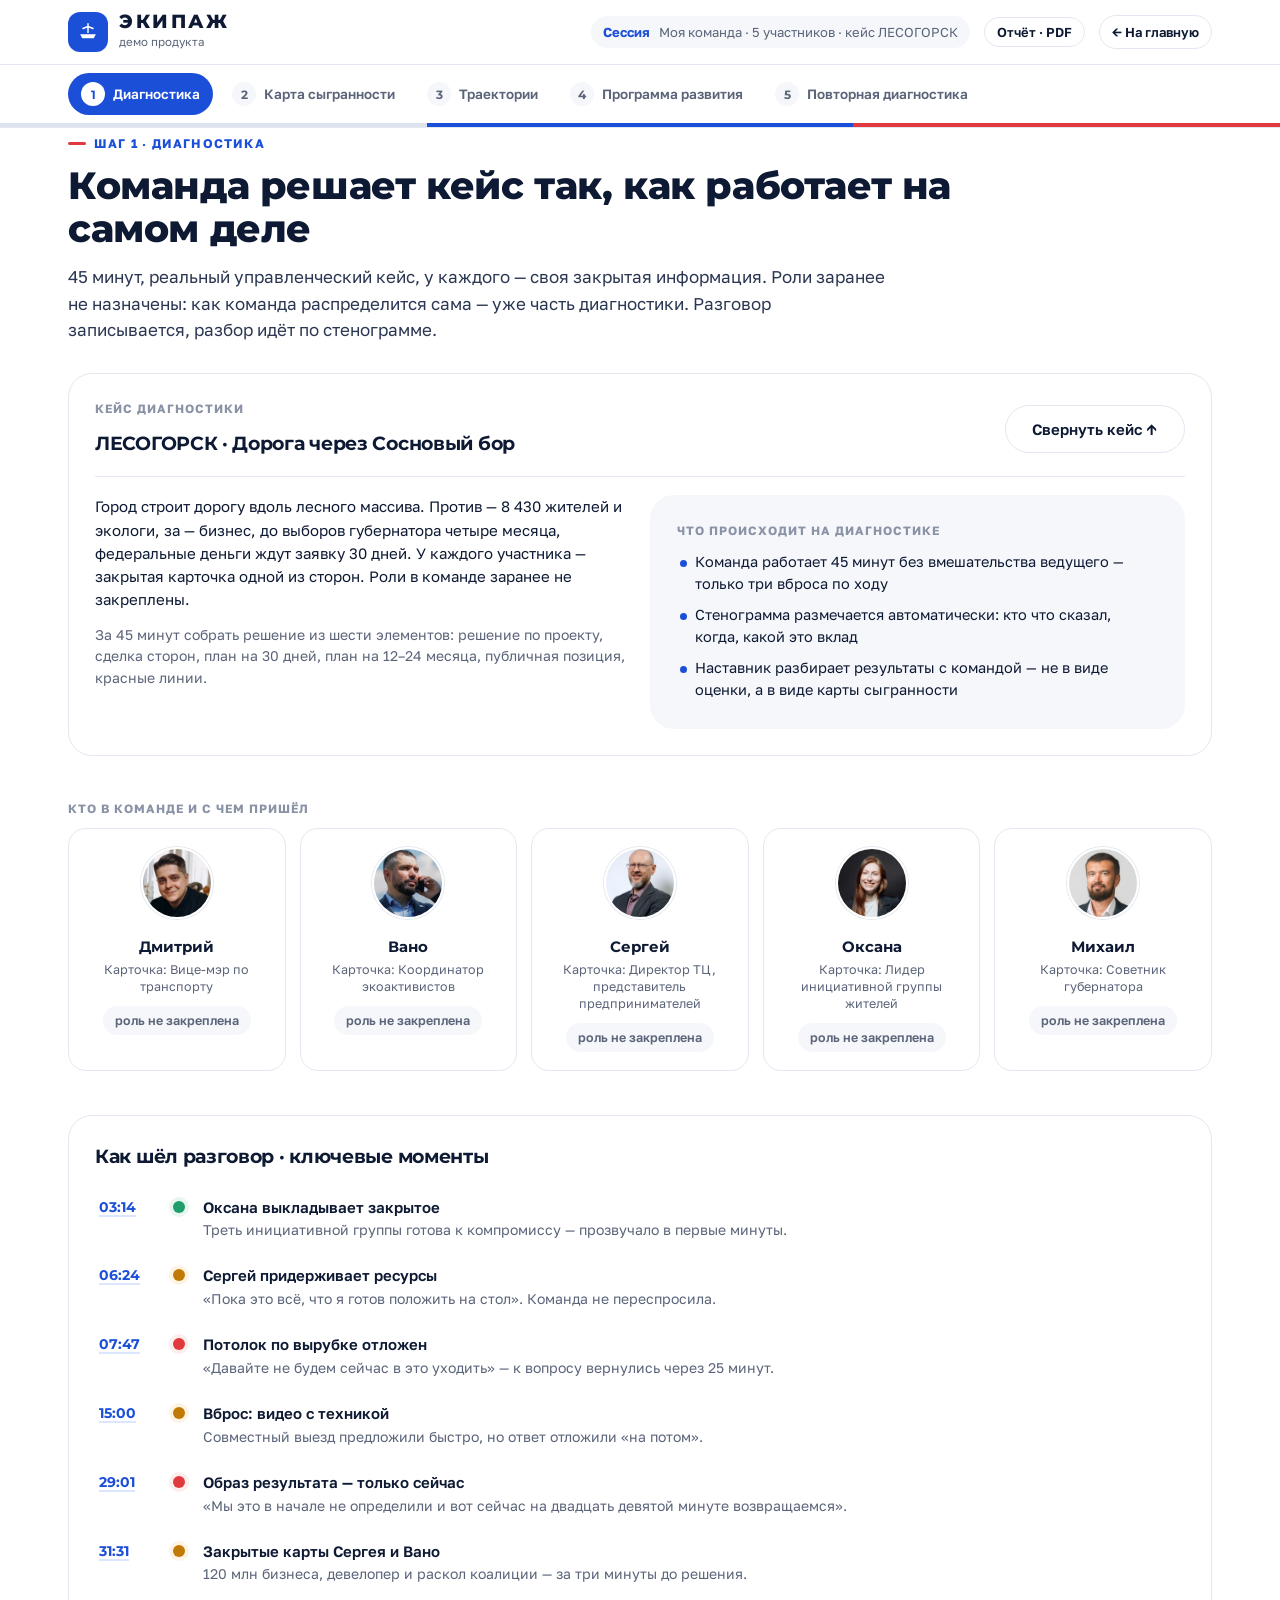
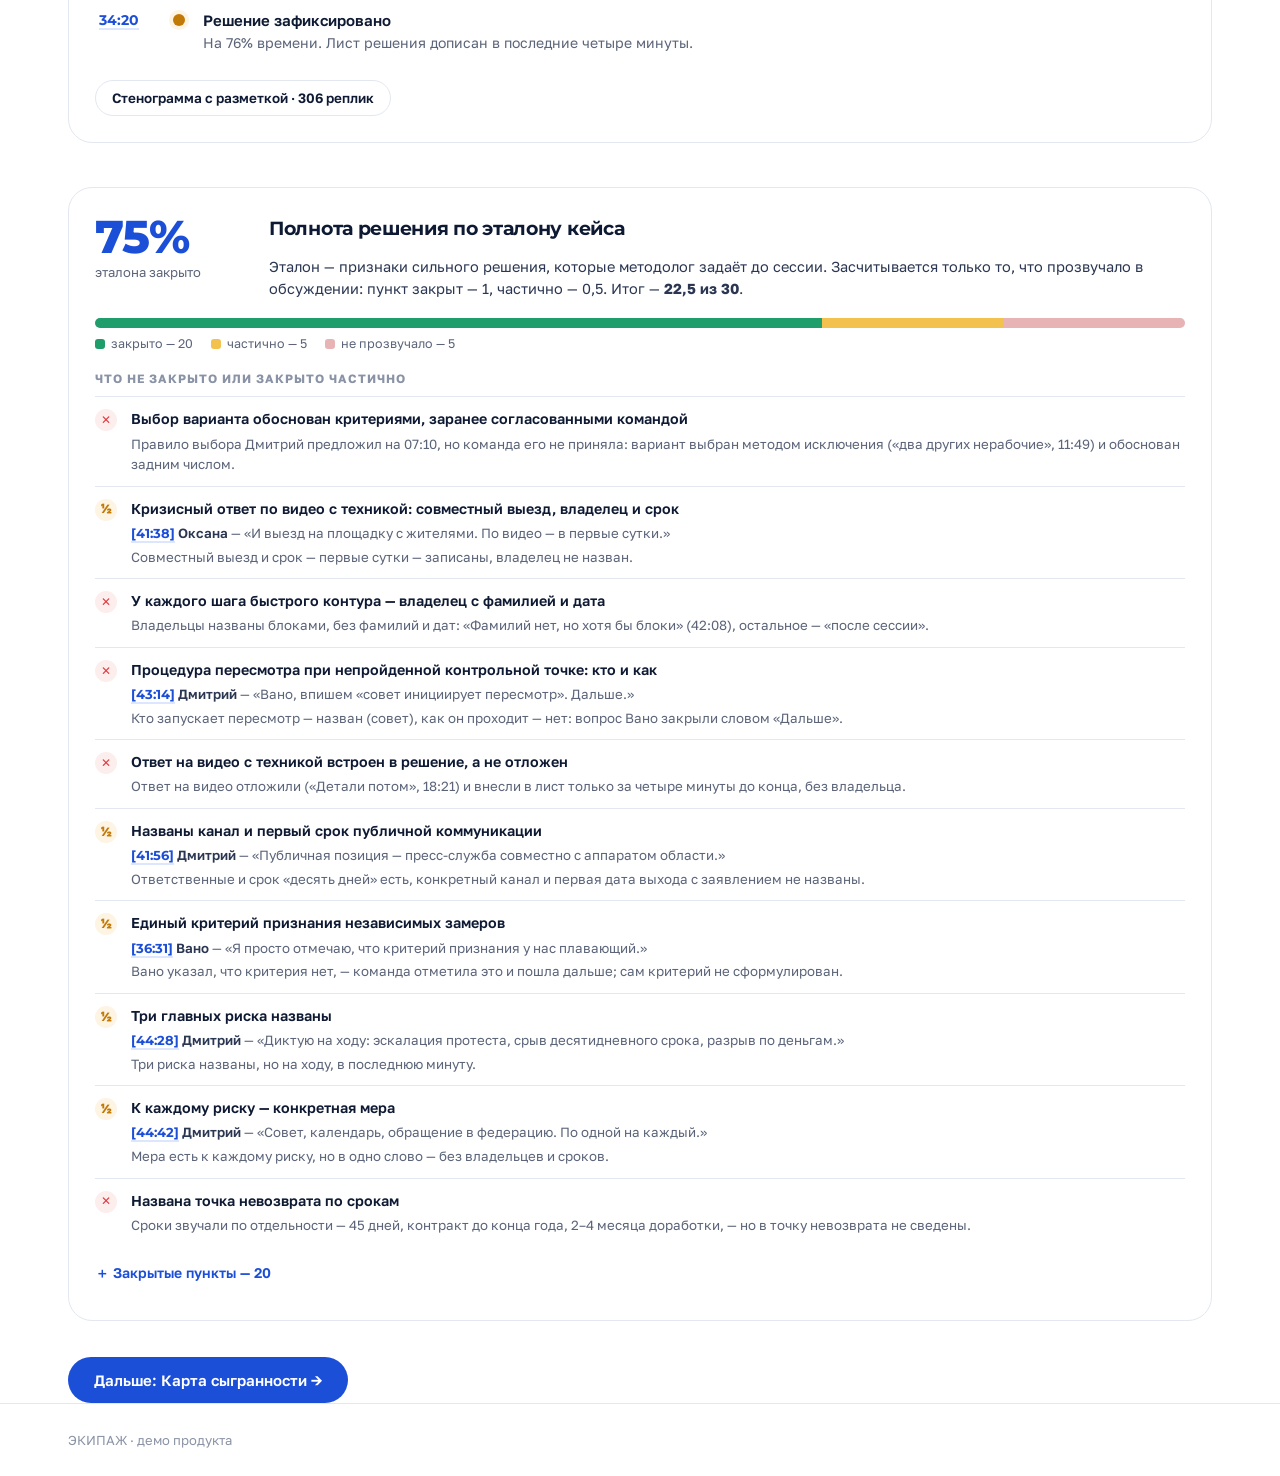
==== commit e1468251: "Add files via upload" ====
--- a/demo.html
+++ b/demo.html
@@ -14,9 +14,9 @@
 <link rel="preconnect" href="https://fonts.googleapis.com">
 <link rel="preconnect" href="https://fonts.gstatic.com" crossorigin>
 <link href="https://fonts.googleapis.com/css2?family=Golos+Text:wght@400;500;600;700&family=Montserrat:wght@600;700;800&display=swap" rel="stylesheet">
-<link rel="stylesheet" href="demo.css?v=4">
-<script defer src="demo-data.js?v=4"></script>
-<script defer src="demo.js?v=4"></script>
+<link rel="stylesheet" href="demo.css?v=5">
+<script defer src="demo-data.js?v=5"></script>
+<script defer src="demo.js?v=5"></script>
 </head>
 <body>
 
